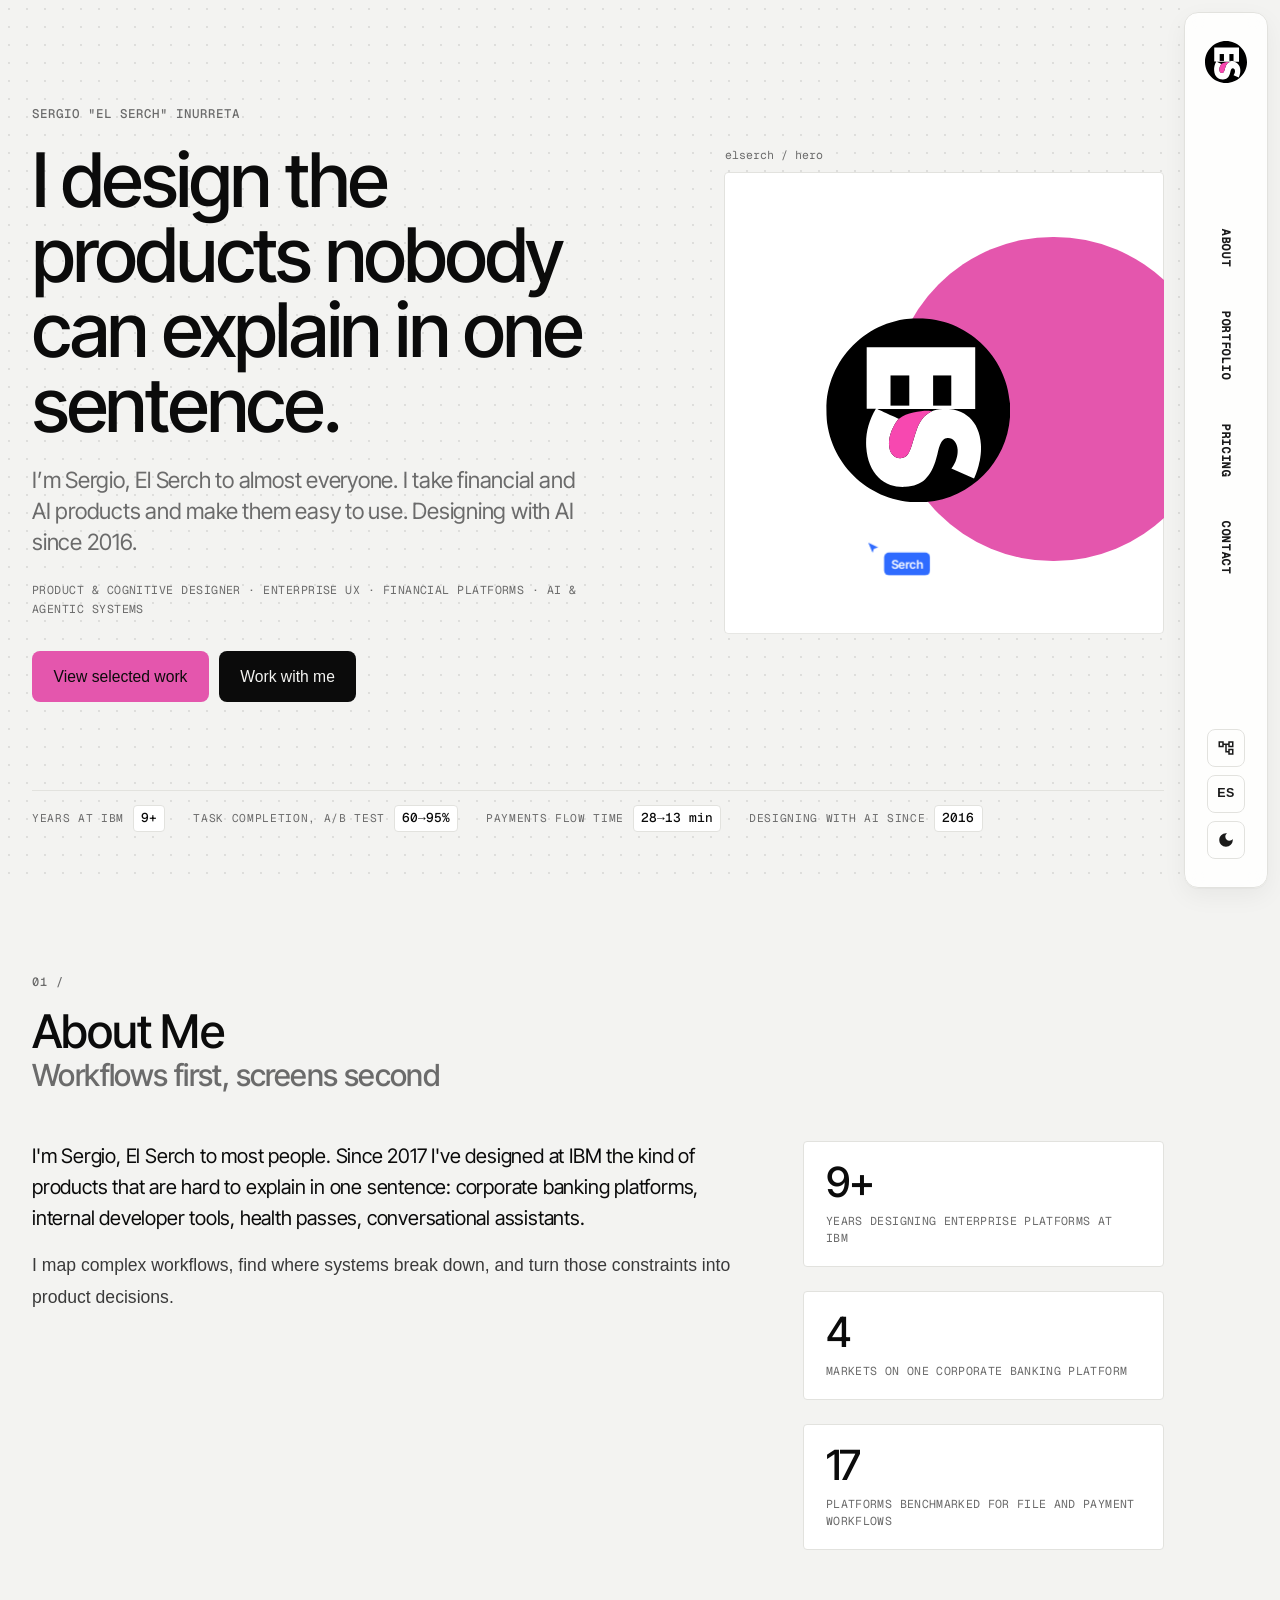
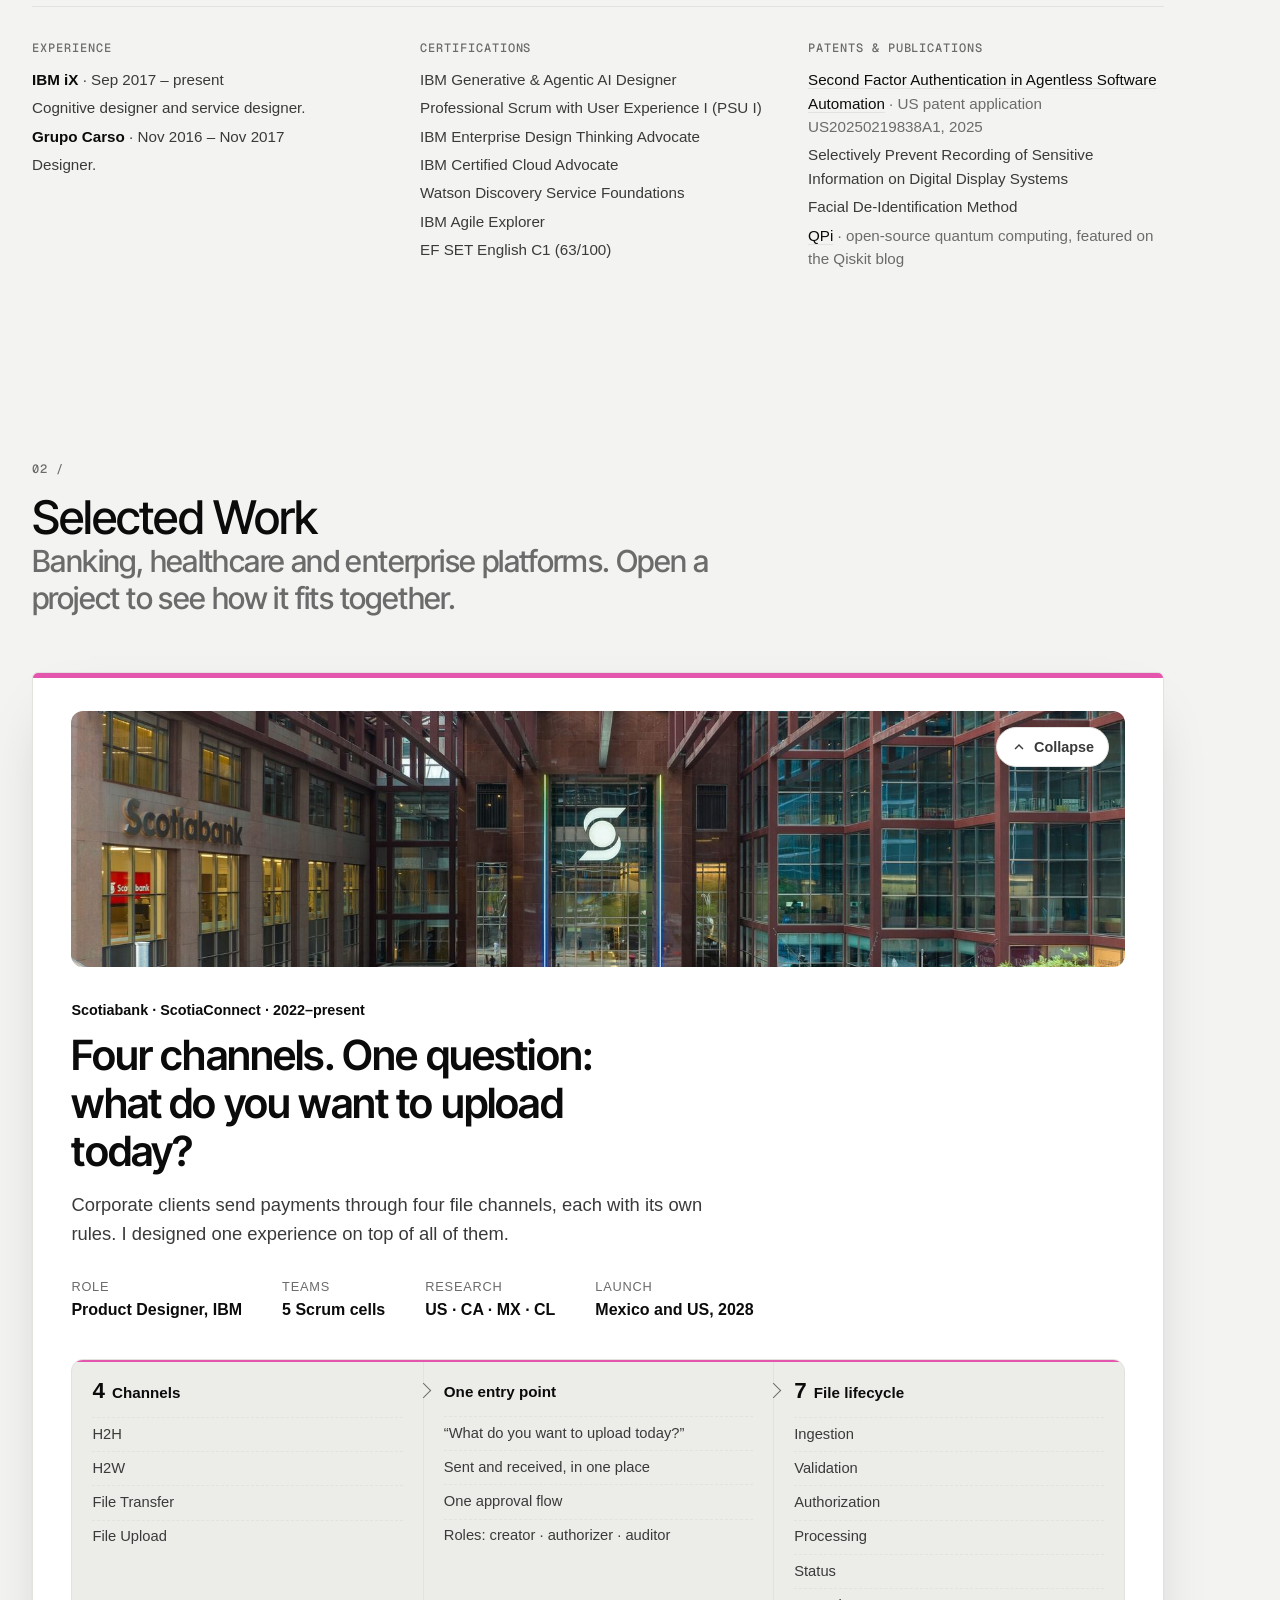
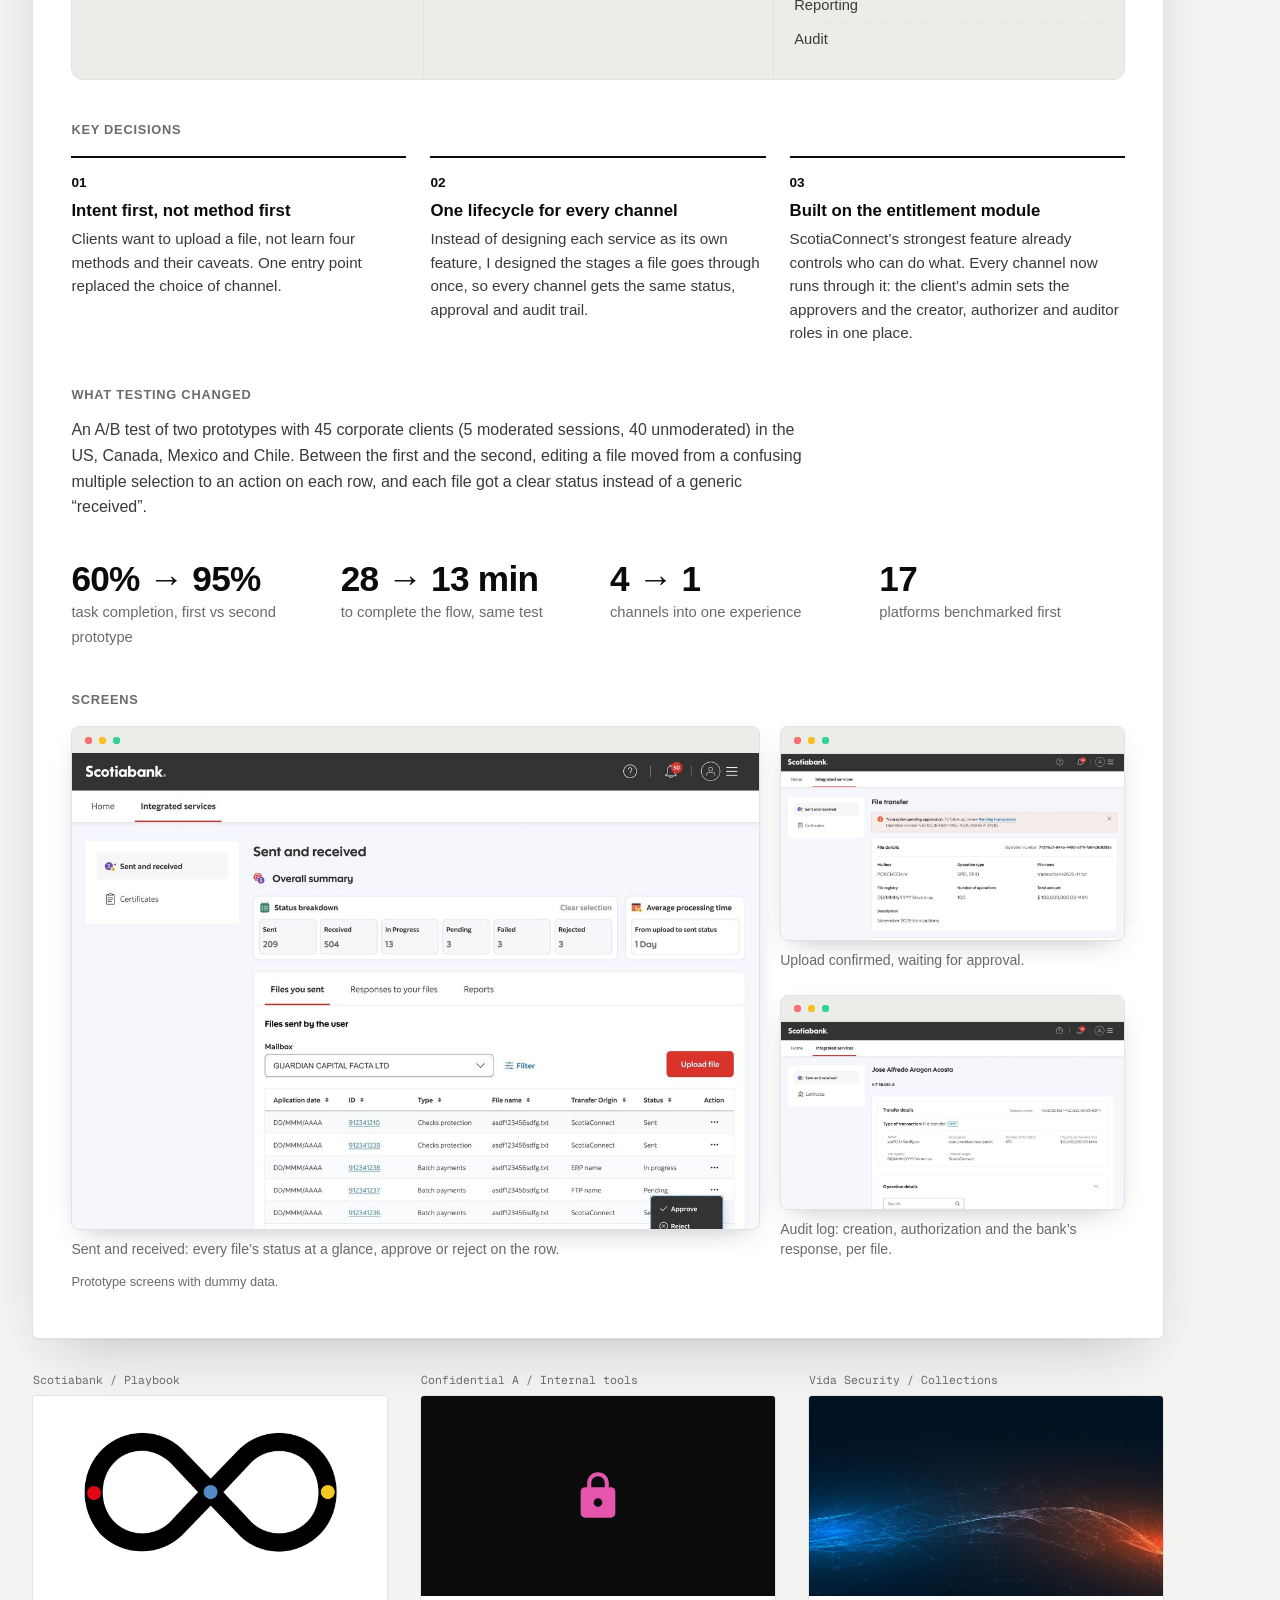
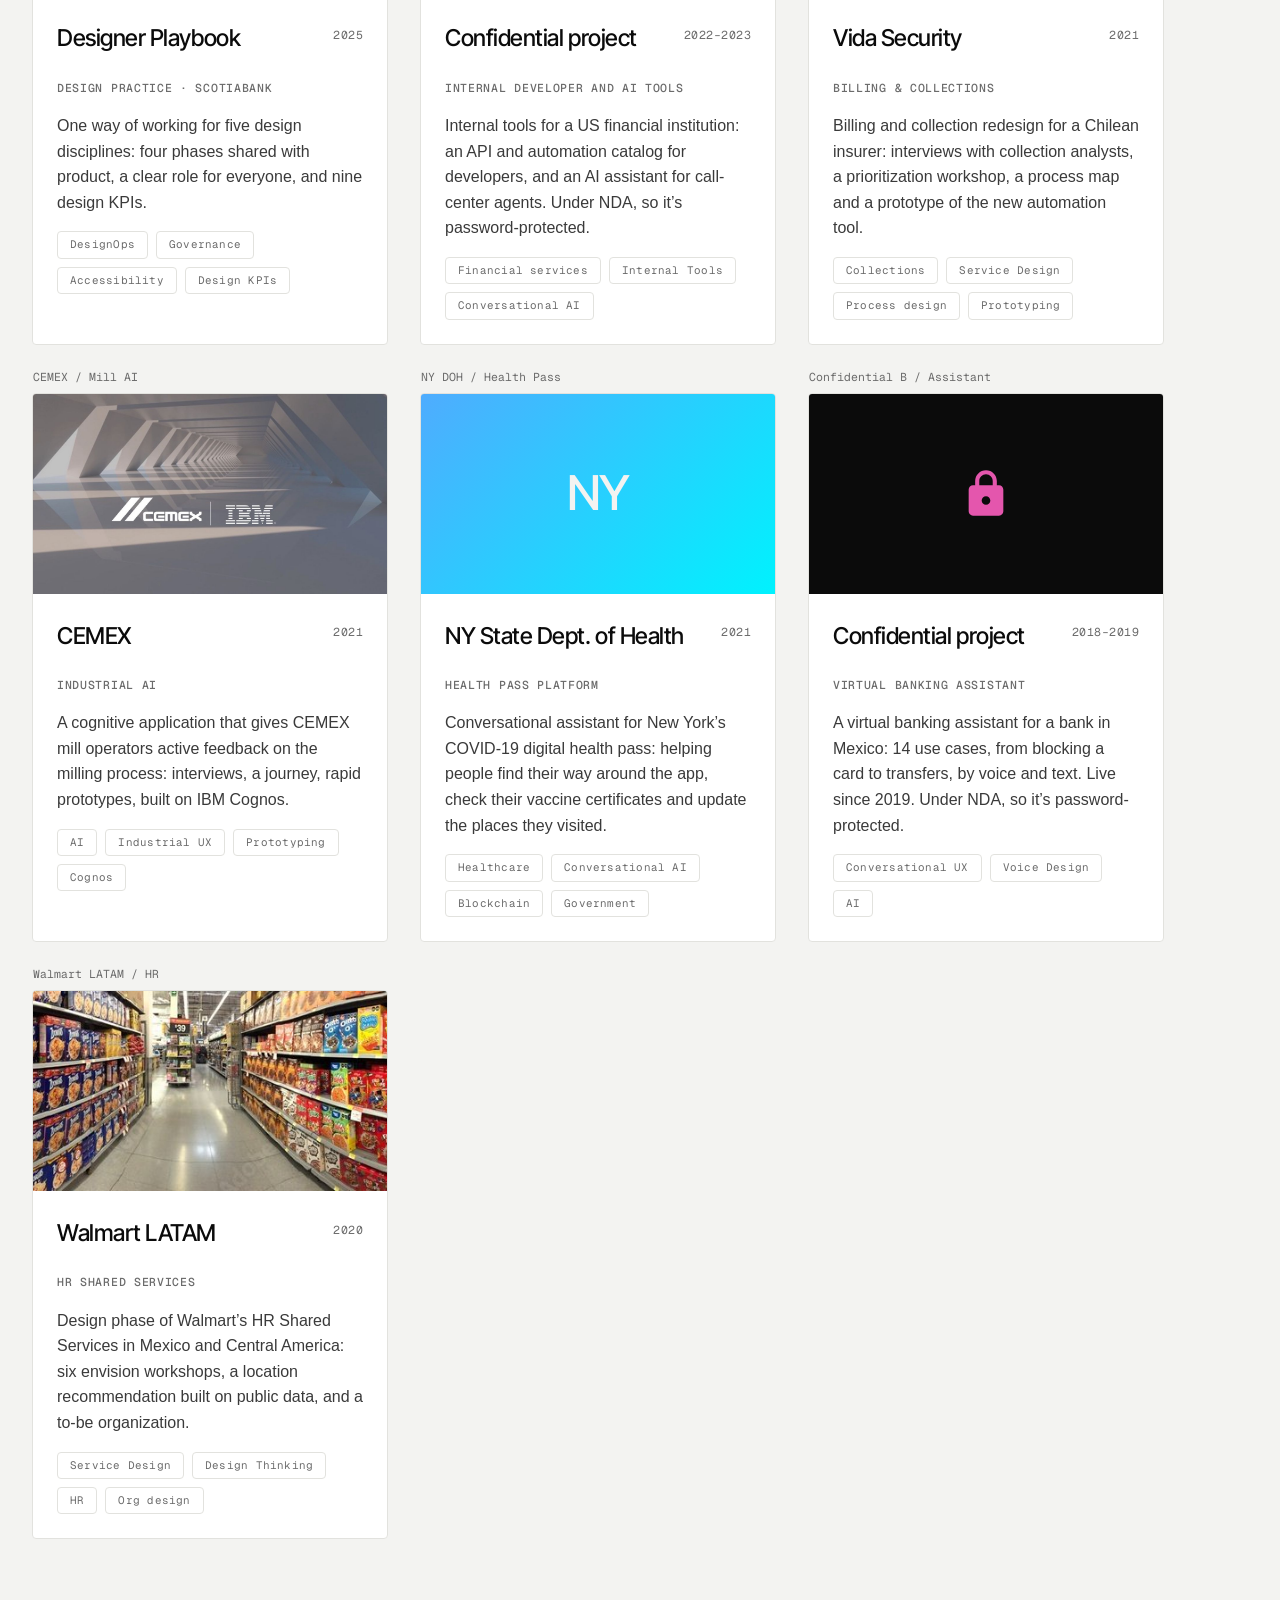
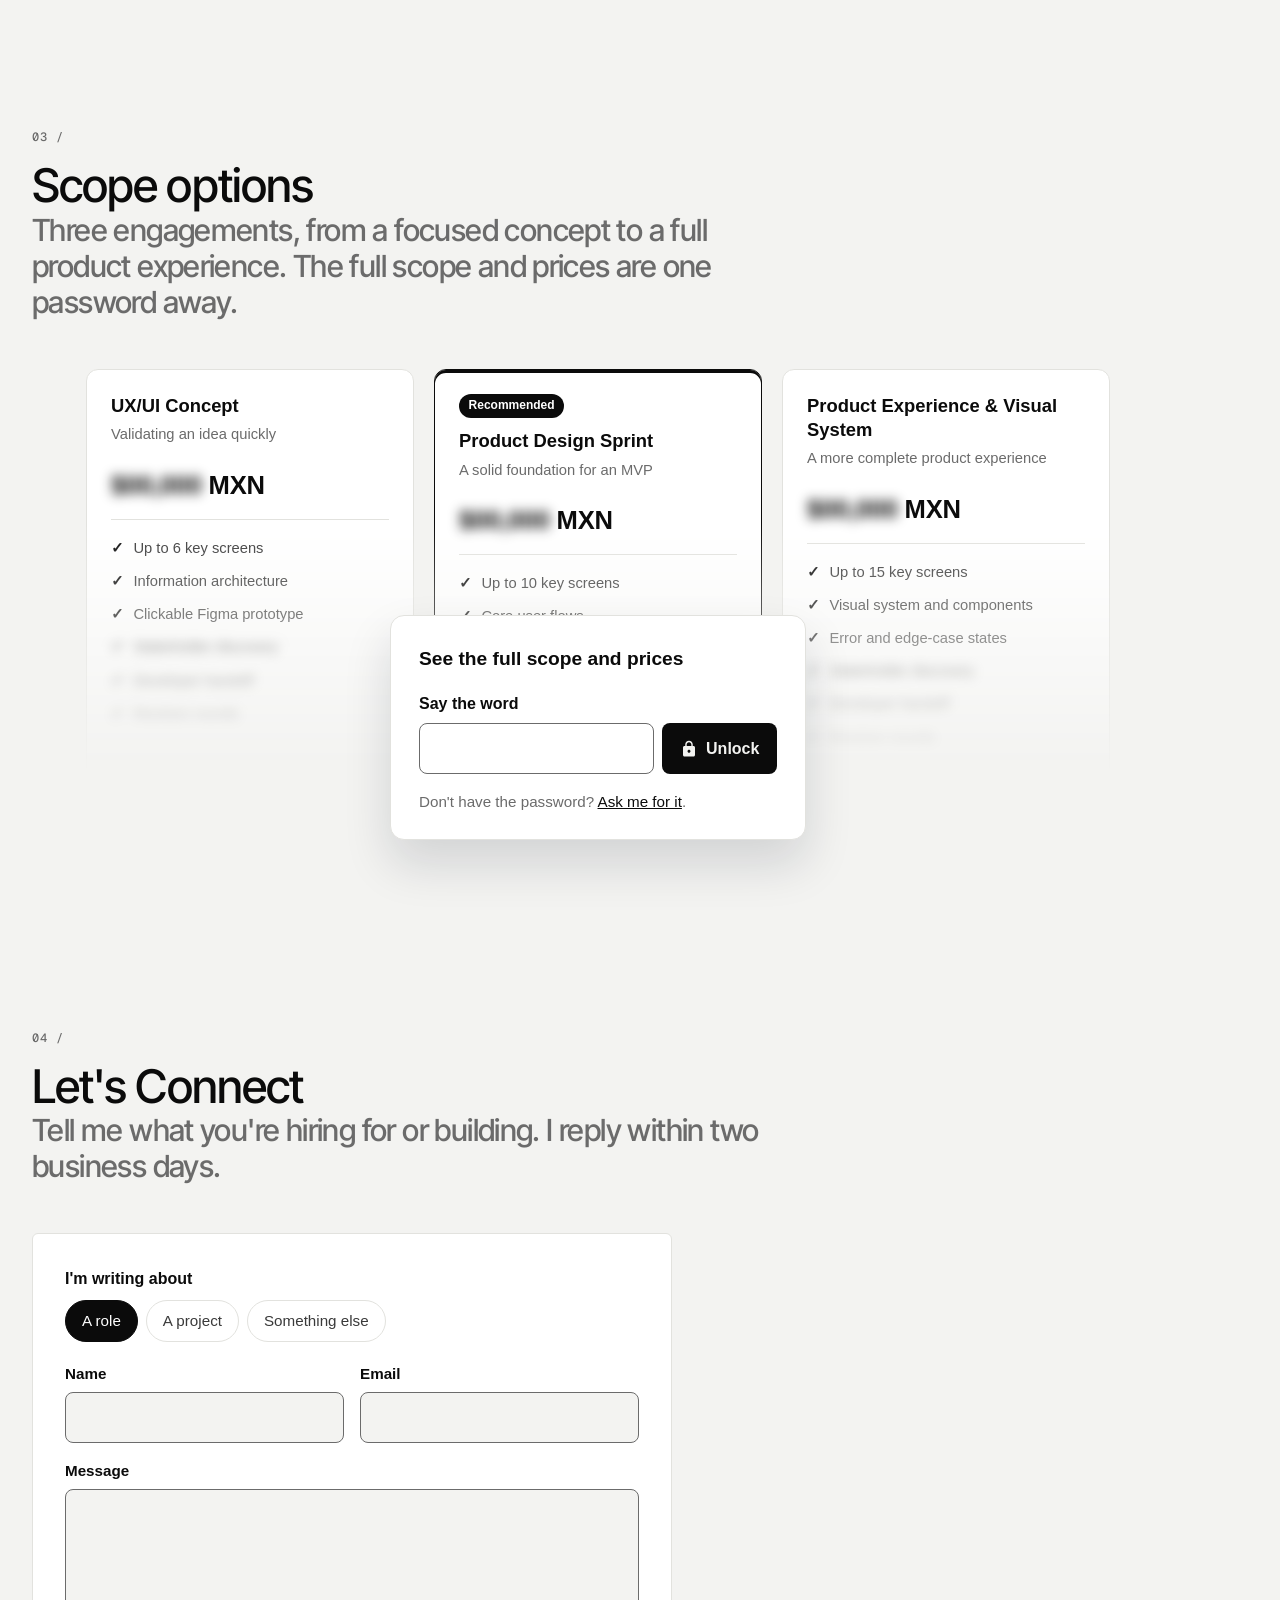
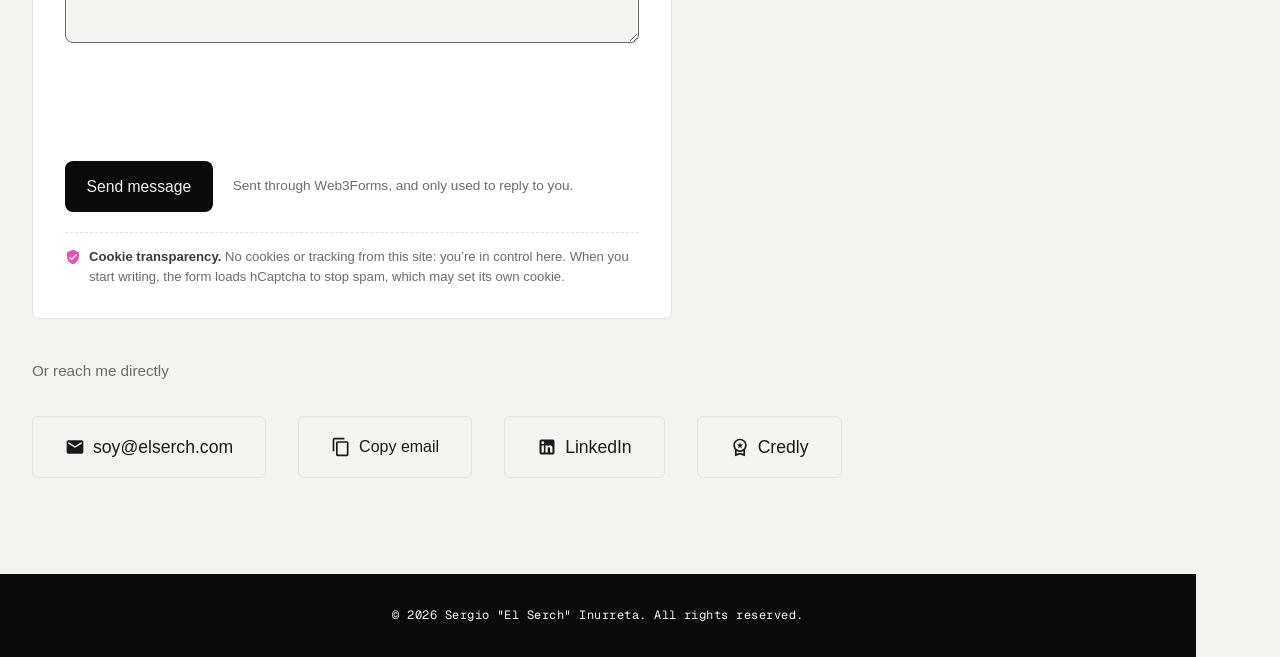
==== index.html @ fb032f55 "Preview: Serch cursor walks the page (selection + cursor chat), workflows draw themselves Co-Authore" ====
<!DOCTYPE html>
<html lang="en" data-title-en="Sergio &quot;El Serch&quot; Inurreta - Product &amp; Cognitive Designer" data-title-es="Sergio &quot;El Serch&quot; Inurreta - Diseñador de Producto y Cognitivo">
<head>
    <meta charset="UTF-8">
    <meta name="viewport" content="width=device-width, initial-scale=1.0">
    <meta http-equiv="Content-Security-Policy" content="default-src 'self'; script-src 'self' 'unsafe-inline' https://web3forms.com https://hcaptcha.com https://*.hcaptcha.com; style-src 'self' 'unsafe-inline' https://hcaptcha.com https://*.hcaptcha.com; frame-src https://hcaptcha.com https://*.hcaptcha.com; connect-src 'self' https://api.web3forms.com https://web3forms.com https://hcaptcha.com https://*.hcaptcha.com; img-src 'self' data: https://hcaptcha.com https://*.hcaptcha.com; font-src 'self'; media-src 'self'; object-src 'none'; base-uri 'self'; form-action 'self' https://api.web3forms.com">
    <meta name="referrer" content="strict-origin-when-cross-origin">
    <script>
        // Don't render inside another site's frame (clickjacking). GitHub Pages
        // can't send X-Frame-Options or frame-ancestors, so this does it.
        if (window.top !== window.self) {
            document.documentElement.style.display = 'none';
            try { window.top.location.replace(window.location.href); } catch (e) {}
        }
    </script>
    <title>Sergio "El Serch" Inurreta - Product & Cognitive Designer</title>
    <link rel="icon" type="image/svg+xml" href="assets/elserch-logo.svg">
    <style>
        /* Caveat (SIL OFL, assets/fonts/Caveat-OFL.txt), self-hosted; the
           browser only downloads it when the first-visit tour shows. */
        @font-face { font-family: 'Inter Tight'; font-style: normal; font-weight: 400; font-display: swap; src: url('assets/fonts/inter-tight-400.woff2') format('woff2'); }
        @font-face { font-family: 'Inter Tight'; font-style: normal; font-weight: 500; font-display: swap; src: url('assets/fonts/inter-tight-500.woff2') format('woff2'); }
        @font-face { font-family: 'Inter Tight'; font-style: normal; font-weight: 600; font-display: swap; src: url('assets/fonts/inter-tight-600.woff2') format('woff2'); }
        @font-face { font-family: 'Geist Mono'; font-style: normal; font-weight: 400; font-display: swap; src: url('assets/fonts/geist-mono-400.woff2') format('woff2'); }
        @font-face { font-family: 'Geist Mono'; font-style: normal; font-weight: 500; font-display: swap; src: url('assets/fonts/geist-mono-500.woff2') format('woff2'); }

        @font-face {
            font-family: 'Caveat';
            font-style: normal;
            font-weight: 500;
            font-display: swap;
            src: url('assets/fonts/caveat-500.woff2') format('woff2');
        }

        @font-face {
            font-family: 'Caveat';
            font-style: normal;
            font-weight: 600;
            font-display: swap;
            src: url('assets/fonts/caveat-600.woff2') format('woff2');
        }

        * {
            margin: 0;
            padding: 0;
            box-sizing: border-box;
        }

        :root {
            --rail: 84px;
            --primary: #0f172a;
            --secondary: #334155;
            --accent: #3b82f6;
            --text: #1e293b;
            --text-light: #64748b;
            --bg: #ffffff;
            --bg-alt: #f8fafc;
            --border: #e2e8f0;
            --card-bg: #ffffff;
            --chip-bg: #f1f5f9;
            --nav-bg: rgba(255, 255, 255, 0.95);
            --footer-bg: #0f172a;
            --footer-text: #ffffff;
            --danger: #b91c1c;
        }

        /* Dark palette — shared by the explicit toggle and the OS preference */
        :root[data-theme="dark"] {
            --primary: #f1f5f9;
            --secondary: #cbd5e1;
            --accent: #60a5fa;
            --text: #e2e8f0;
            --text-light: #94a3b8;
            --bg: #0f172a;
            --bg-alt: #1a2436;
            --border: #334155;
            --card-bg: #1a2436;
            --chip-bg: #2a3852;
            --nav-bg: rgba(15, 23, 42, 0.95);
            --footer-bg: #020617;
            --footer-text: #e2e8f0;
            --danger: #fca5a5;
        }

        @media (prefers-color-scheme: dark) {
            :root:not([data-theme="light"]) {
                --primary: #f1f5f9;
                --secondary: #cbd5e1;
                --accent: #60a5fa;
                --text: #e2e8f0;
                --text-light: #94a3b8;
                --bg: #0f172a;
                --bg-alt: #1a2436;
                --border: #334155;
                --card-bg: #1a2436;
                --chip-bg: #2a3852;
            --chip-bg: #2a3852;
                --nav-bg: rgba(15, 23, 42, 0.95);
                --footer-bg: #020617;
                --footer-text: #e2e8f0;
                --danger: #fca5a5;
            }
        }

        body {
            padding-right: var(--rail);
            font-family: -apple-system, BlinkMacSystemFont, 'Segoe UI', Roboto, Oxygen, Ubuntu, Cantarell, sans-serif;
            line-height: 1.6;
            color: var(--text);
            background: var(--bg);
        }

        .container {
            max-width: 1200px;
            margin: 0 auto;
            padding: 0 2rem;
        }

        /* Navigation — vertical rail pinned to the right edge */
        .side-nav {
            position: fixed;
            top: 0;
            right: 0;
            width: var(--rail);
            height: 100vh;
            height: 100dvh;
            background: var(--nav-bg);
            backdrop-filter: blur(10px);
            border-left: 1px solid var(--border);
            z-index: 1000;
            display: flex;
            flex-direction: column;
            align-items: center;
            justify-content: space-between;
            gap: 1.5rem;
            padding: 1.75rem 0;
        }

        .logo {
            display: flex;
            align-items: center;
            text-decoration: none;
            flex-shrink: 0;
        }

        .logo-mark {
            width: 42px;
            height: 42px;
            display: block;
            flex-shrink: 0;
        }

        /* Material icons — shown in place of labels on the mobile bar */
        .nav-icon {
            display: none;
            width: 24px;
            height: 24px;
            flex-shrink: 0;
        }

        .nav-links {
            list-style: none;
            display: flex;
            flex-direction: column;
            align-items: center;
            gap: 2.25rem;
        }

        .nav-links a {
            position: relative;
            writing-mode: vertical-rl;
            text-orientation: mixed;
            color: var(--text);
            text-decoration: none;
            font-weight: 600;
            font-size: 0.78rem;
            letter-spacing: 0.18em;
            text-transform: uppercase;
            transition: color 0.3s;
        }

        .nav-links a.is-active {
            color: var(--accent);
        }

        .nav-links a::after {
            content: '';
            position: absolute;
            left: -10px;
            top: 0;
            width: 2px;
            height: 0;
            background: var(--accent);
            transition: height 0.3s ease;
        }

        .nav-links a.is-active::after {
            height: 100%;
        }

        /* Hero Section */
        .hero {
            padding: 7rem 0 6rem;
            background: linear-gradient(135deg, #667eea 0%, #764ba2 100%);
            color: white;
            text-align: center;
        }

        .hero-logo {
            width: 104px;
            height: 104px;
            display: block;
            margin: 0 auto 1.75rem;
        }

        .hero-name {
            font-size: 1.15rem;
            font-weight: 700;
            letter-spacing: 0.01em;
            opacity: 0.95;
        }

        .hero .hero-title {
            max-width: 25ch;
            margin: 1rem auto 0;
            font-size: clamp(2rem, 1.2rem + 2.4vw, 3.1rem);
            font-weight: 800;
            line-height: 1.12;
            letter-spacing: -0.02em;
        }

        .hero-call {
            max-width: 34rem;
            margin: 1.25rem auto 0;
            font-size: 1.25rem;
            line-height: 1.5;
            opacity: 0.95;
        }

        .hero .tagline {
            font-size: 0.95rem;
            opacity: 0.8;
            max-width: 700px;
            margin: 1.5rem auto 0;
        }

        .cta-buttons {
            display: flex;
            gap: 1rem;
            justify-content: center;
            margin-top: 2rem;
        }

        .btn {
            padding: 0.875rem 2rem;
            border-radius: 8px;
            text-decoration: none;
            font-weight: 600;
            transition: all 0.3s;
            display: inline-block;
        }

        .btn-primary {
            background: white;
            color: #667eea;
        }

        .btn-secondary {
            background: rgba(255,255,255,0.2);
            color: white;
            border: 2px solid white;
        }

        /* About Section */
        .about {
            padding: 6rem 0;
            background: var(--bg);
        }

        .section-title {
            font-size: 2.5rem;
            margin-bottom: 1rem;
            color: var(--primary);
            text-align: center;
        }

        .section-subtitle {
            text-align: center;
            color: var(--text-light);
            margin-bottom: 3rem;
            font-size: 1.1rem;
        }

        .about-content {
            display: grid;
            grid-template-columns: 2fr 1fr;
            gap: 3rem;
            margin-top: 3rem;
        }

        .about-text {
            font-size: 1.1rem;
            line-height: 1.8;
            color: var(--secondary);
        }

        .about-text p {
            margin-bottom: 1rem;
        }

        .stats {
            display: grid;
            gap: 1.5rem;
        }

        .stat-card {
            background: var(--bg-alt);
            padding: 1.5rem;
            border-radius: 12px;
            border: 1px solid var(--border);
        }

        .stat-number {
            font-size: 2rem;
            font-weight: 700;
            color: var(--accent);
        }

        .stat-label {
            color: var(--text-light);
            font-size: 0.9rem;
        }

        /* Skills Section */
        .skills {
            padding: 4rem 0;
            background: var(--bg-alt);
        }

        .skills-grid {
            display: grid;
            grid-template-columns: repeat(auto-fit, minmax(min(100%, 300px), 1fr));
            gap: 1rem;
            margin-top: 2rem;
        }

        .skill-tag {
            background: var(--card-bg);
            padding: 1rem 1.5rem;
            border-radius: 8px;
            text-align: center;
            border: 1px solid var(--border);
            font-weight: 500;
            color: var(--secondary);
        }

        /* Portfolio Section */
        .portfolio {
            padding: 6rem 0;
            background: var(--bg);
        }

        .projects-grid {
            display: grid;
            grid-template-columns: repeat(auto-fit, minmax(350px, 1fr));
            gap: 2rem;
            margin-top: 3rem;
        }

        .project-card {
            background: var(--card-bg);
            border-radius: 12px;
            overflow: hidden;
            border: 1px solid var(--border);
            transition: all 0.3s;
            cursor: pointer;
            text-decoration: none;
        }

        .project-image {
            height: 200px;
            background: linear-gradient(135deg, #667eea 0%, #764ba2 100%);
            display: flex;
            align-items: center;
            justify-content: center;
            font-size: 3rem;
            color: white;
            font-weight: 700;
        }

        .project-content {
            padding: 1.5rem;
        }

        .project-header {
            display: flex;
            justify-content: space-between;
            align-items: start;
            margin-bottom: 1rem;
        }

        .project-title {
            font-size: 1.5rem;
            font-weight: 700;
            color: var(--primary);
        }

        .project-year {
            color: var(--text-light);
            font-size: 0.9rem;
        }

        .project-type {
            display: inline-block;
            background: var(--chip-bg);
            color: var(--accent);
            padding: 0.25rem 0.75rem;
            border-radius: 4px;
            font-size: 0.85rem;
            font-weight: 600;
            margin-bottom: 1rem;
        }

        .project-description {
            color: var(--secondary);
            margin-bottom: 1rem;
            line-height: 1.6;
        }

        .project-tags {
            display: flex;
            flex-wrap: wrap;
            gap: 0.5rem;
        }

        .tag {
            background: var(--chip-bg);
            color: var(--text-light);
            padding: 0.25rem 0.75rem;
            border-radius: 4px;
            font-size: 0.8rem;
        }

        /* Experience Section */
        .experience {
            padding: 6rem 0;
            background: var(--bg-alt);
        }

        .timeline {
            max-width: 800px;
            margin: 3rem auto;
            position: relative;
        }

        .timeline::before {
            content: '';
            position: absolute;
            left: 0;
            top: 0;
            bottom: 0;
            width: 2px;
            background: var(--accent);
        }

        .timeline-item {
            position: relative;
            padding-left: 3rem;
            margin-bottom: 2rem;
        }

        .timeline-dot {
            position: absolute;
            left: -6px;
            top: 0;
            width: 14px;
            height: 14px;
            background: var(--accent);
            border-radius: 50%;
            border: 3px solid var(--bg-alt);
        }

        .timeline-content {
            background: var(--card-bg);
            padding: 1.5rem;
            border-radius: 8px;
            border: 1px solid var(--border);
        }

        .timeline-title {
            font-size: 1.3rem;
            font-weight: 700;
            color: var(--primary);
            margin-bottom: 0.5rem;
        }

        .timeline-period {
            color: var(--text-light);
            font-size: 0.9rem;
            margin-bottom: 1rem;
        }

        .timeline-description {
            color: var(--secondary);
            line-height: 1.6;
        }

        .timeline-description ul {
            margin-left: 1.5rem;
            margin-top: 0.5rem;
        }

        .timeline-description li {
            margin-bottom: 0.5rem;
        }

        /* Pricing */
        .pricing {
            padding: 6rem 0;
            background: var(--bg);
        }

        .pricing-table-wrap {
            border: 1px solid var(--border);
            border-radius: 12px;
            background: var(--card-bg);
            overflow-x: auto;
        }

        .pricing-table {
            width: 100%;
            border-collapse: collapse;
            font-size: 0.95rem;
            color: var(--secondary);
        }

        .pricing-table .col-recommended {
            background: color-mix(in srgb, var(--accent) 7%, transparent);
        }

        .pricing-table th,
        .pricing-table td {
            padding: 0.9rem 1.25rem;
            border-bottom: 1px solid var(--border);
            text-align: center;
            vertical-align: middle;
        }

        .pricing-table tbody tr:last-child th,
        .pricing-table tbody tr:last-child td {
            border-bottom: none;
        }

        .pricing-table thead th {
            vertical-align: bottom;
            padding-top: 1.75rem;
            padding-bottom: 1.25rem;
            color: var(--primary);
            font-size: 1.05rem;
            font-weight: 700;
            line-height: 1.3;
        }

        .pricing-table thead th:first-child {
            text-align: left;
            font-size: 0.95rem;
            font-weight: 500;
            color: var(--text-light);
        }

        .pricing-table thead th.recommended {
            box-shadow: inset 0 3px 0 var(--accent);
        }

        .pricing-table tbody th {
            width: 28%;
            text-align: left;
            font-weight: 500;
            color: var(--text);
        }

        .pricing-table tr[data-key="price"] td {
            font-size: 1.1rem;
            color: var(--primary);
            white-space: nowrap;
        }

        .plan-name {
            display: block;
        }

        .badge {
            display: inline-block;
            margin-bottom: 0.6rem;
            padding: 0.2rem 0.7rem;
            border-radius: 999px;
            background: var(--primary);
            color: var(--bg);
            font-size: 0.78rem;
            font-weight: 600;
            line-height: 1.5;
        }

        .pricing .is-yes {
            color: var(--accent);
            font-weight: 700;
            font-size: 1.05rem;
        }

        .pricing .is-no {
            color: var(--text-light);
        }

        .pricing-disclaimer {
            display: flex;
            gap: 0.6rem;
            align-items: flex-start;
            margin-top: 1rem;
            padding: 0.85rem 1rem;
            border-left: 3px solid #e456ad;
            border-radius: 0 10px 10px 0;
            background: var(--card-bg);
            color: var(--text-light);
            font-size: 0.9rem;
            line-height: 1.5;
        }

        .pricing-disclaimer svg {
            flex: none;
            width: 1.1rem;
            height: 1.1rem;
            margin-top: 0.15rem;
            color: #e456ad;
        }

        .pricing-disclaimer a {
            color: var(--secondary);
            font-weight: 600;
        }

        .out-of-scope {
            margin-top: 2rem;
            padding: 1.5rem 1.75rem;
            border: 1px dashed var(--text-light);
            border-radius: 12px;
            color: var(--secondary);
        }

        .out-of-scope strong {
            display: block;
            margin-bottom: 0.75rem;
            color: var(--primary);
        }

        .out-of-scope ul {
            list-style: none;
            display: flex;
            flex-wrap: wrap;
            gap: 0.5rem 1.75rem;
        }

        .out-of-scope li::before {
            content: '×';
            margin-right: 0.5rem;
            color: var(--text-light);
        }

        /* One card per plan — built from the table on narrow screens */
        .pricing-cards {
            display: none;
        }

        .pricing-card {
            padding: 1.5rem;
            border: 1px solid var(--border);
            border-radius: 12px;
            background: var(--card-bg);
        }

        .pricing-card.is-recommended {
            border: 2px solid var(--accent);
        }

        .pricing-card .plan-name {
            font-size: 1.25rem;
            color: var(--primary);
        }

        .pricing-card .plan-ideal {
            margin-top: 0.35rem;
            color: var(--text-light);
        }

        .pricing-card .plan-price {
            margin-top: 1rem;
            font-size: 1.35rem;
            color: var(--primary);
        }

        .pricing-card .plan-time {
            color: var(--secondary);
            font-size: 0.95rem;
        }

        .plan-features {
            margin-top: 1.25rem;
            border-top: 1px solid var(--border);
        }

        .plan-features .feature {
            display: flex;
            justify-content: space-between;
            align-items: baseline;
            gap: 1rem;
            padding: 0.6rem 0;
            border-bottom: 1px solid var(--border);
            font-size: 0.95rem;
        }

        .plan-features .feature:last-child {
            border-bottom: none;
        }

        .plan-features dt {
            color: var(--text);
        }

        .plan-features dd {
            flex-shrink: 0;
            text-align: right;
            color: var(--secondary);
        }

        .plan-features .is-excluded dt {
            color: var(--text-light);
        }

        /* Pricing, locked: the table is encrypted into #lock-pricing and
           unlocks in place (see the script at the end of the page). */
        .pricing.is-locked {
            text-align: center;
        }

        .pricing.is-locked .section-subtitle {
            max-width: 36rem;
            margin: 0 auto 2rem;
        }

        /* Pricing teaser: a faded preview of the plans behind the password card */
        .pricing-tease {
            display: grid;
            grid-template-columns: repeat(3, minmax(0, 1fr));
            gap: 1.25rem;
            max-width: 64rem;
            margin: 0 auto;
            text-align: left;
            pointer-events: none;
            user-select: none;
            -webkit-mask-image: linear-gradient(to bottom, #000 35%, transparent 92%);
            mask-image: linear-gradient(to bottom, #000 35%, transparent 92%);
        }

        .tease-plan {
            display: flex;
            flex-direction: column;
            gap: 0.35rem;
            padding: 1.5rem 1.5rem 2.5rem;
            border: 1px solid var(--border);
            border-radius: 12px;
            background: var(--card-bg);
        }

        .tease-plan.is-recommended {
            border-color: var(--accent);
            box-shadow: inset 0 3px 0 var(--accent);
        }

        .tease-badge {
            align-self: flex-start;
            margin-bottom: 0.35rem;
            padding: 0.15rem 0.6rem;
            border-radius: 999px;
            background: var(--accent);
            color: #fff;
            font-size: 0.75rem;
            font-weight: 700;
        }

        .tease-name {
            color: var(--primary);
            font-size: 1.15rem;
            font-weight: 700;
            line-height: 1.3;
        }

        .tease-for {
            color: var(--text-light);
            font-size: 0.92rem;
        }

        .tease-price {
            margin: 0.75rem 0 0.5rem;
            color: var(--primary);
            font-size: 1.6rem;
            font-weight: 800;
        }

        .tease-price small,
        .tease-price {
            letter-spacing: -0.01em;
        }

        .tease-plan ul {
            list-style: none;
            border-top: 1px solid var(--border);
            padding-top: 0.75rem;
        }

        .tease-plan li {
            padding: 0.3rem 0 0.3rem 1.4rem;
            position: relative;
            color: var(--secondary);
            font-size: 0.92rem;
        }

        .tease-plan li::before {
            content: '✓';
            position: absolute;
            left: 0;
            color: var(--accent);
            font-weight: 700;
        }

        .is-blurred {
            filter: blur(6px);
        }

        .pricing-gate.pricing-gate--card {
            position: relative;
            z-index: 1;
            margin-top: -12rem;
            padding: 1.75rem 1.75rem 1.5rem;
            border: 1px solid var(--border);
            border-radius: 14px;
            background: var(--card-bg);
            box-shadow: 0 24px 48px rgba(15, 23, 42, 0.14);
        }

        .gate-lead {
            margin-bottom: 1rem;
            color: var(--primary);
            font-size: 1.2rem;
            font-weight: 700;
        }

        @media (max-width: 860px) {
            .pricing-tease {
                grid-template-columns: minmax(0, 1fr);
                max-width: 26rem;
            }

            .pricing-gate.pricing-gate--card {
                margin-top: -5rem;
                padding: 1.5rem 1.25rem 1.25rem;
            }

            /* one plan is enough of a hint on small screens */
            .tease-plan:not(.is-recommended) {
                display: none;
            }
        }

        .pricing-gate {
            max-width: 26rem;
            margin: 0 auto;
            text-align: left;
        }

        .pricing-gate label {
            display: block;
            margin-bottom: 0.4rem;
            font-weight: 600;
            color: var(--primary);
        }

        .pricing-gate-row {
            display: flex;
            gap: 0.5rem;
        }

        .pricing-gate-row input {
            flex: 1;
            min-width: 0;
            padding: 0.75rem 0.9rem;
            border: 1px solid var(--text-light);
            border-radius: 8px;
            background: var(--card-bg);
            color: var(--text);
            font: inherit;
            font-size: 1rem; /* 16px: stops iOS zooming into the field */
        }

        .pricing-gate-row .btn {
            flex-shrink: 0;
            border: none;
            cursor: pointer;
            font: inherit;
            font-weight: 600;
            padding: 0.75rem 1.1rem;
        }

        .pricing-gate-row .btn:disabled {
            cursor: progress;
            opacity: 0.75;
        }

        .pricing-gate .when-busy,
        .pricing-gate.is-busy .when-idle {
            display: none;
        }

        .pricing-gate.is-busy .when-busy {
            display: inline;
        }

        .pricing-gate-error {
            margin-top: 0.6rem;
            color: var(--danger);
            font-size: 0.95rem;
        }

        .pricing-gate-help {
            margin-top: 1rem;
            color: var(--text-light);
            font-size: 0.95rem;
        }

        .pricing-gate-help a {
            color: var(--primary);
        }

        .btn-solid {
            display: inline-flex;
            align-items: center;
            gap: 0.5rem;
            background: var(--primary);
            color: var(--bg);
        }

        .btn-icon {
            width: 18px;
            height: 18px;
        }

        /* Locked (NDA) project cards */
        .project-image--locked {
            background: linear-gradient(135deg, #475569 0%, #1e293b 100%);
            color: rgba(255, 255, 255, 0.9);
        }

        .lock-icon {
            width: 52px;
            height: 52px;
        }

        .sr-only {
            position: absolute;
            width: 1px;
            height: 1px;
            padding: 0;
            margin: -1px;
            overflow: hidden;
            clip: rect(0, 0, 0, 0);
            white-space: nowrap;
            border: 0;
        }

        /* Contact Section */
        .contact {
            padding: 6rem 0;
            background: var(--bg-alt);
            text-align: center;
        }

        .contact-links {
            display: flex;
            justify-content: center;
            gap: 2rem;
            margin-top: 2rem;
            flex-wrap: wrap;
        }

        .contact-link {
            display: flex;
            align-items: center;
            gap: 0.5rem;
            color: var(--text);
            text-decoration: none;
            font-size: 1.1rem;
            padding: 1rem 2rem;
            background: var(--bg);
            border-radius: 8px;
            border: 1px solid var(--border);
            transition: all 0.3s;
        }

        .contact-icon {
            width: 20px;
            height: 20px;
            flex-shrink: 0;
        }

        /* Footer */
        footer {
            background: var(--footer-bg);
            color: var(--footer-text);
            padding: 2rem 0;
            text-align: center;
        }

        /* Responsive */
        @media (max-width: 768px) {
            .out-of-scope ul {
                flex-direction: column;
            }

            .side-nav .nav-tools {
                flex-direction: row;
            }

            .side-nav .lang-toggle {
                width: 32px;
                height: 32px;
                font-size: 0.7rem;
            }

            body {
                padding-right: 0;
                padding-bottom: 60px;
            }

            .side-nav {
                top: auto;
                bottom: 0;
                left: 0;
                right: 0;
                width: 100%;
                height: auto;
                flex-direction: row;
                justify-content: space-between;
                align-items: center;
                border-left: none;
                border-top: 1px solid var(--border);
                gap: 0.75rem;
                padding: 0.7rem 1rem;
            }

            .side-nav .logo {
                display: none;
            }

            .nav-links {
                flex: 1;
                flex-direction: row;
                align-items: center;
                justify-content: space-around;
            }

            .nav-icon {
                display: block;
            }

            .nav-label {
                position: absolute;
                width: 1px;
                height: 1px;
                padding: 0;
                margin: -1px;
                overflow: hidden;
                clip: rect(0, 0, 0, 0);
                white-space: nowrap;
                border: 0;
            }

            .nav-links {
                gap: 0.25rem;
            }

            .nav-links a,
            .back-link {
                display: flex;
                align-items: center;
                justify-content: center;
                min-width: 48px;
                min-height: 48px;
                padding: 0.25rem 0.5rem;
                border-radius: 8px;
            }

            .nav-links a::after,
            .back-link::after {
                display: block;
                left: 50%;
                top: 0;
                transform: translateX(-50%);
                width: 0;
                height: 2px;
                transition: width 0.25s ease;
            }

            .nav-links a.is-active::after {
                width: 22px;
                height: 2px;
            }

            .side-nav .theme-toggle {
                width: 32px;
                height: 32px;
            }

            .side-nav .theme-toggle svg {
                width: 16px;
                height: 16px;
            }

            .hero-logo {
                width: 80px;
                height: 80px;
            }

            .hero-call {
                font-size: 1.1rem;
            }

            .about-content {
                grid-template-columns: 1fr;
            }

            .cta-buttons {
                flex-direction: column;
                align-items: center;
            }

            .projects-grid {
                grid-template-columns: 1fr;
            }
        }

        /* Expanding projects: a card opens into a full-width panel that sits at
           page level (no card chrome). One open at a time; see the script below. */
        .projects-grid {
            grid-auto-flow: row dense;
        }

        .project-card.is-open {
            display: none;
        }

        /* The open project is a raised sheet: its own surface, a soft shadow and
           a magenta top edge, so it stands apart from the page. */
        .project-panel {
            --panel-pad: clamp(1.25rem, 3vw, 2.5rem);
            grid-column: 1 / -1;
            min-width: 0;
            margin: 0.5rem 0;
            padding: var(--panel-pad) var(--panel-pad) calc(var(--panel-pad) + 0.5rem);
            overflow: hidden;
            border: 1px solid var(--border);
            border-radius: 18px;
            background: var(--panel-bg, var(--card-bg));
            box-shadow:
                0 1px 2px rgba(15, 23, 42, 0.04),
                0 24px 60px -28px rgba(15, 23, 42, 0.28);
            scroll-margin-top: 1.5rem;
        }

        .project-panel::before {
            content: '';
            position: absolute;
            inset: 0 0 auto;
            height: 5px;
            background: #e456ad; /* El Serch magenta */
        }

        /* system view tags sit just outside the panel's edge */
        html[data-view="system"] .project-panel {
            overflow: visible;
        }

        html[data-view="system"] .project-panel::before {
            border-radius: 18px 18px 0 0;
        }

        :root[data-theme="dark"] .project-panel {
            --panel-bg: #142036;
            box-shadow:
                0 0 0 1px rgba(148, 163, 184, 0.06),
                0 28px 70px -30px rgba(0, 0, 0, 0.75);
        }

        @media (prefers-color-scheme: dark) {
            :root:not([data-theme="light"]) .project-panel {
                --panel-bg: #142036;
                box-shadow:
                    0 0 0 1px rgba(148, 163, 184, 0.06),
                    0 28px 70px -30px rgba(0, 0, 0, 0.75);
            }
        }

        .project-panel[hidden] {
            display: none;
        }

        .project-panel.is-entering {
            animation: panel-in 0.45s cubic-bezier(0.2, 0.7, 0.2, 1);
        }

        @keyframes panel-in {
            from { opacity: 0; transform: translateY(14px); }
            to { opacity: 1; transform: none; }
        }

        .project-panel {
            position: relative;
        }

        /* Cover: a copy of the card's image (see the script). Swap the card's
           initials for an <img> and the cover follows. */
        .panel-cover {
            display: flex;
            align-items: center;
            justify-content: center;
            height: clamp(150px, 20vw, 260px);
            margin-bottom: 2rem;
            border-radius: 12px;
            overflow: hidden;
            background: linear-gradient(135deg, #667eea 0%, #764ba2 100%);
            color: #fff;
            font-size: clamp(3rem, 2rem + 4vw, 5.5rem);
            font-weight: 800;
            letter-spacing: 0.02em;
        }

        .panel-cover.project-image--locked {
            background: linear-gradient(135deg, #475569 0%, #1e293b 100%);
        }

        .about-text .about-lead {
            color: var(--primary);
            font-size: 1.25rem;
            line-height: 1.55;
        }

        .panel-cover .lock-icon {
            width: 64px;
            height: 64px;
        }

        .project-image img,
        .panel-cover img {
            display: block;
            width: 100%;
            height: 100%;
            object-fit: cover;
        }

        .panel-bar {
            position: absolute;
            top: calc(var(--panel-pad) + 1rem);
            right: calc(var(--panel-pad) + 1rem);
            z-index: 1;
        }

        .panel-close {
            display: inline-flex;
            align-items: center;
            gap: 0.35rem;
            min-height: 40px;
            padding: 0.4rem 0.85rem;
            border: 1px solid var(--border);
            border-radius: 999px;
            background: var(--card-bg);
            box-shadow: 0 4px 14px rgba(15, 23, 42, 0.18);
            color: var(--secondary);
            font: inherit;
            font-size: 0.9rem;
            font-weight: 600;
            cursor: pointer;
        }

        .panel-close svg {
            width: 18px;
            height: 18px;
        }

        .panel-kicker {
            color: var(--accent);
            font-size: 0.9rem;
            font-weight: 600;
        }

        .panel-title {
            max-width: 22ch;
            margin-top: 0.6rem;
            color: var(--primary);
            font-size: clamp(1.75rem, 1.2rem + 1.8vw, 2.6rem);
            line-height: 1.15;
            letter-spacing: -0.02em;
        }

        .panel-title:focus {
            outline: none;
        }

        .panel-lede {
            max-width: 42rem;
            margin-top: 0.9rem;
            color: var(--secondary);
            font-size: 1.15rem;
            line-height: 1.6;
        }

        .panel-meta {
            display: flex;
            flex-wrap: wrap;
            gap: 0.75rem 2.5rem;
            margin-top: 1.75rem;
        }

        .panel-meta dt {
            color: var(--text-light);
            font-size: 0.8rem;
            text-transform: uppercase;
            letter-spacing: 0.06em;
        }

        .panel-meta dd {
            color: var(--primary);
            font-weight: 600;
        }

        .panel-flow {
            margin-top: 2.25rem;
        }

        .panel-flow > ol {
            display: grid;
            grid-template-columns: repeat(var(--cols, 4), minmax(0, 1fr));
            list-style: none;
            border: 1px solid var(--border);
            border-radius: 12px;
            background: var(--bg-alt);
            overflow: hidden;
        }

        .panel-flow > ol > li {
            position: relative;
            padding: 1.25rem 1.25rem 1.4rem;
        }

        .panel-flow > ol > li + li {
            border-left: 1px solid var(--border);
        }

        .panel-flow > ol > li + li::before {
            content: '';
            position: absolute;
            top: 1.6rem;
            left: -6px;
            width: 10px;
            height: 10px;
            border-top: 1.5px solid var(--text-light);
            border-right: 1.5px solid var(--text-light);
            background: var(--bg-alt);
            transform: rotate(45deg);
        }

        .panel-flow h4 {
            display: flex;
            align-items: baseline;
            justify-content: flex-start;
            gap: 0.45rem;
            color: var(--primary);
            font-size: 0.95rem;
        }

        .flow-count {
            order: -1;
            color: var(--accent);
            font-size: 1.4rem;
            font-weight: 700;
            line-height: 1;
        }

        .panel-flow ul {
            list-style: none;
            margin-top: 0.75rem;
        }

        .panel-flow ul li {
            padding: 0.3rem 0;
            border-top: 1px dashed var(--border);
            color: var(--secondary);
            font-size: 0.92rem;
        }

        /* Side-by-side parts that don't lead into each other: no arrows. */
        .panel-flow--parallel > ol > li + li::before {
            display: none;
        }

        /* Workflows draw themselves: when a diagram scrolls into view, a magenta
           line runs across the top and the steps light up one after another.
           Only once the script has armed it (.flow-armed), so without JS or with
           reduced motion everything is simply there. */
        .panel-flow > ol { position: relative; }

        .flow-armed > ol::after {
            content: '';
            position: absolute;
            left: 0;
            top: 0;
            right: 0;
            height: 2px;
            background: var(--brand);
            transform: scaleX(0);
            transform-origin: left;
            transition: transform calc(var(--cols, 4) * 0.28s + 0.2s) cubic-bezier(.6, 0, .3, 1);
        }

        .flow-armed > ol > li {
            opacity: 0.18;
            transform: translateY(8px);
            transition: opacity 0.45s ease, transform 0.45s ease;
            transition-delay: calc(var(--i, 0) * 0.28s);
        }

        .flow-armed > ol > li + li::before {
            scale: 0;
            transition: scale 0.3s cubic-bezier(.2, 1.6, .4, 1);
            transition-delay: calc(var(--i, 0) * 0.28s - 0.08s);
        }

        .flow-armed.is-drawn > ol::after { transform: scaleX(1); }
        .flow-armed.is-drawn > ol > li { opacity: 1; transform: none; }
        .flow-armed.is-drawn > ol > li + li::before { scale: 1; }

        .panel-flow figcaption {
            margin-top: 0.6rem;
            color: var(--text-light);
            font-size: 0.85rem;
        }

        .panel-block {
            margin-top: 2.5rem;
        }

        .panel-label {
            color: var(--text-light);
            font-size: 0.8rem;
            text-transform: uppercase;
            letter-spacing: 0.06em;
        }

        .panel-decisions {
            display: grid;
            grid-template-columns: repeat(3, minmax(0, 1fr));
            gap: 1.5rem;
            margin-top: 1rem;
            list-style: none;
        }

        .panel-decisions li {
            display: grid;
            gap: 0.35rem;
            align-content: start;
            padding-top: 0.9rem;
            border-top: 2px solid var(--primary);
        }

        .panel-num {
            color: var(--accent);
            font-size: 0.85rem;
            font-weight: 700;
        }

        .panel-decisions strong {
            color: var(--primary);
            font-size: 1.05rem;
            line-height: 1.3;
        }

        .panel-decisions li > span:last-child {
            color: var(--secondary);
            font-size: 0.95rem;
            line-height: 1.55;
        }

        .panel-stats {
            display: grid;
            grid-template-columns: repeat(auto-fit, minmax(10rem, 1fr));
            gap: 1.5rem;
            margin-top: 2.5rem;
            list-style: none;
        }

        .panel-stats strong {
            display: block;
            color: var(--primary);
            font-size: clamp(1.35rem, 0.9rem + 2.4vw, 2.2rem);
            line-height: 1.1;
            letter-spacing: -0.02em;
            white-space: nowrap;
        }

        .panel-stats span {
            color: var(--text-light);
            font-size: 0.92rem;
        }

        .project-image--shot {
            background: #f4f5f9;
        }

        .project-image--shot img,
        .panel-cover.project-image--shot img {
            object-position: top center;
        }

        .project-image--photo,
        .panel-cover.project-image--photo {
            background: #0f172a;
        }

        .project-image--photo img {
            object-fit: cover;
            object-position: center;
        }

        /* a white diagram: keep the whole loop in view, centred */
        .project-image--diagram,
        .panel-cover.project-image--diagram {
            background: #ffffff;
        }

        /* card: the loop itself, large; open panel: the whole diagram */
        .project-image--diagram img {
            object-fit: cover;
            object-position: 54% 50%;
            padding: 0.75rem 0;
        }

        .panel-cover.project-image--diagram img {
            object-fit: contain;
        }

        .project-image--diagram svg {
            display: block;
            width: 100%;
            height: 100%;
            padding: 0.75rem 1rem;
        }

        .panel-cover .pb-loop {
            display: block;
            width: 100%;
            height: 100%;
            padding: 1rem;
        }

        .panel-flow .flow-meta {
            color: var(--text-light);
            font-size: 0.85rem;
        }

        .panel-note {
            max-width: 46rem;
            margin-top: 0.75rem;
            color: var(--secondary);
            line-height: 1.6;
        }

        /* Screens read as screenshots, not as cards: a browser frame, and a
           featured layout (one large, two stacked) instead of three equal
           tiles that echo the project grid. */
        .panel-shots {
            display: grid;
            grid-template-columns: minmax(0, 2fr) minmax(0, 1fr);
            gap: 1.5rem 1.25rem;
            margin-top: 1rem;
        }

        .panel-shots figure {
            display: flex;
            flex-direction: column;
            margin: 0;
        }

        .panel-shots figure:first-child {
            grid-row: span 2;
        }

        .panel-shots a {
            --chrome: 1.6rem;
            position: relative;
            display: block;
            aspect-ratio: 16 / 10;
            overflow: hidden;
            padding-top: var(--chrome);
            border: 1px solid var(--border);
            border-radius: 8px;
            background: #f4f5f9;
            box-shadow: 0 10px 28px -14px rgba(15, 23, 42, 0.35);
        }

        .panel-shots figure:first-child a {
            flex: 1;
            aspect-ratio: auto;
            min-height: 16rem;
        }

        /* the big screen fills whatever height the two small ones set */
        .panel-shots figure:first-child img {
            position: absolute;
            top: var(--chrome);
            left: 0;
            height: calc(100% - var(--chrome));
        }

        /* the window bar: three dots on a strip */
        .panel-shots a::before {
            content: '';
            position: absolute;
            inset: 0 0 auto;
            height: var(--chrome);
            border-bottom: 1px solid var(--border);
            background:
                radial-gradient(circle, #f87171 0 3.5px, transparent 4px) 0.75rem 50% / 9px 9px no-repeat,
                radial-gradient(circle, #fbbf24 0 3.5px, transparent 4px) calc(0.75rem + 14px) 50% / 9px 9px no-repeat,
                radial-gradient(circle, #34d399 0 3.5px, transparent 4px) calc(0.75rem + 28px) 50% / 9px 9px no-repeat,
                var(--bg-alt);
        }

        .panel-shots img {
            display: block;
            width: 100%;
            height: 100%;
            object-fit: cover;
            object-position: top center;
            transition: transform 0.3s ease;
        }

        @media (hover: hover) {
            .panel-shots a:hover img {
                transform: scale(1.02);
            }
        }

        /* a single screen spans the whole row */
        .panel-shots figure:only-child {
            grid-column: 1 / -1;
        }

        .panel-shots figure:only-child a {
            min-height: clamp(16rem, 40vw, 28rem);
        }

        /* a wide screen shown whole, at its own proportions */
        .panel-shots figure.shot-natural a {
            aspect-ratio: auto;
            min-height: 0;
        }

        .panel-shots figure.shot-natural img {
            position: static;
            height: auto;
        }

        /* side screens swap into the main slot when clicked */
        .panel-shots figure:not(:first-child) a {
            cursor: pointer;
            transition: border-color 0.2s ease, box-shadow 0.2s ease;
        }

        @media (hover: hover) {
            .panel-shots figure:not(:first-child) a:hover {
                border-color: var(--accent);
                box-shadow: 0 12px 30px -14px rgba(15, 23, 42, 0.45);
            }
        }

        .panel-shots a:focus-visible {
            outline: 2px solid var(--accent);
            outline-offset: 3px;
        }

        /* Full-size screen: a modal a little wider than the content column */
        .shot-modal {
            width: min(1232px, calc(100vw - 2rem));
            max-width: none;
            max-height: calc(100vh - 2rem);
            margin: auto;
            padding: 0;
            overflow: hidden;
            border: 1px solid var(--border);
            border-radius: 12px;
            background: var(--card-bg);
            color: var(--text);
            box-shadow: 0 30px 80px -20px rgba(2, 6, 23, 0.55);
        }

        .shot-modal::backdrop {
            background: rgba(15, 23, 42, 0.45);
            -webkit-backdrop-filter: blur(10px);
            backdrop-filter: blur(10px);
        }

        .shot-modal[open] {
            display: flex;
            flex-direction: column;
            animation: shot-in 0.25s ease-out;
        }

        @keyframes shot-in {
            from { opacity: 0; transform: translateY(12px) scale(0.98); }
        }

        .shot-modal-bar {
            display: flex;
            align-items: center;
            gap: 1rem;
            padding: 0.6rem 0.75rem 0.6rem 1rem;
            border-bottom: 1px solid var(--border);
            background: var(--bg-alt);
        }

        .shot-modal-bar p {
            flex: 1;
            margin: 0;
            color: var(--text-light);
            font-size: 0.9rem;
            line-height: 1.4;
        }

        .shot-modal-close {
            display: inline-flex;
            align-items: center;
            justify-content: center;
            width: 2.75rem;
            height: 2.75rem;
            flex: none;
            border: 1px solid var(--border);
            border-radius: 999px;
            background: var(--card-bg);
            color: var(--primary);
            cursor: pointer;
        }

        .shot-modal-close svg {
            width: 1.15rem;
            height: 1.15rem;
        }

        @media (hover: hover) {
            .shot-modal-close:hover {
                border-color: var(--accent);
                color: var(--accent);
            }
        }

        .shot-modal-close:focus-visible {
            outline: 2px solid var(--accent);
            outline-offset: 2px;
        }

        .shot-modal-body {
            overflow: auto;
            overscroll-behavior: contain;
        }

        .shot-modal-body:focus-visible {
            outline: 2px solid var(--accent);
            outline-offset: -2px;
        }

        .shot-modal-body img {
            display: block;
            width: 100%;
            height: auto;
        }

        html.shot-modal-open {
            overflow: hidden;
        }

        @media (prefers-reduced-motion: reduce) {
            .shot-modal[open] {
                animation: none;
            }
        }

        ::view-transition-group(*.shot) {
            animation-duration: 0.45s;
            animation-timing-function: cubic-bezier(0.2, 0.7, 0.2, 1);
        }

        .panel-shots figcaption {
            margin-top: 0.55rem;
            color: var(--text-light);
            font-size: 0.88rem;
            line-height: 1.45;
        }

        .panel-video {
            max-width: 52rem;
            margin: 1rem 0 0;
        }

        .panel-video video {
            display: block;
            width: 100%;
            height: auto;
            aspect-ratio: 16 / 9;
            border: 1px solid var(--border);
            border-radius: 10px;
            background: #000;
            box-shadow: 0 10px 28px -14px rgba(15, 23, 42, 0.35);
        }

        .panel-video video:focus-visible {
            outline: 2px solid var(--accent);
            outline-offset: 3px;
        }

        .panel-video figcaption {
            margin-top: 0.55rem;
            color: var(--text-light);
            font-size: 0.88rem;
            line-height: 1.45;
        }

        .panel-fine {
            margin-top: 0.75rem;
            color: var(--text-light);
            font-size: 0.8rem;
        }

        @media (max-width: 760px) {
            .panel-shots {
                grid-template-columns: minmax(0, 1fr);
            }

            .panel-shots figure:first-child {
                grid-row: auto;
            }

            .panel-shots figure:first-child a {
                aspect-ratio: 16 / 10;
                min-height: 0;
            }

            .panel-shots figure:first-child img {
                position: static;
                height: 100%;
            }
        }

        .panel-gate {
            max-width: 30rem;
            margin: 2rem 0 0;
        }

        .project-panel.is-unlocked .panel-gate {
            display: none;
        }

        @media (max-width: 760px) {
            .project-panel {
                border-radius: 14px;
            }

            .panel-bar {
                top: calc(var(--panel-pad) + 0.75rem);
                right: calc(var(--panel-pad) + 0.75rem);
            }

            .panel-cover {
                margin-bottom: 1.5rem;
            }

            .panel-flow > ol,
            .panel-decisions {
                grid-template-columns: minmax(0, 1fr);
            }

            .panel-flow > ol > li + li {
                border-left: 0;
                border-top: 1px solid var(--border);
            }

            .panel-flow > ol > li + li::before {
                top: -6px;
                left: 1.25rem;
                transform: rotate(135deg);
            }

            .panel-stats {
                grid-template-columns: repeat(2, minmax(0, 1fr));
            }
        }

        @media (prefers-reduced-motion: reduce) {
            .project-panel.is-entering {
                animation: none;
            }
        }

        @media (hover: hover) {
            .panel-close:hover {
                border-color: var(--accent);
                color: var(--accent);
            }
        }

        button.contact-link {
            font: inherit;
            cursor: pointer;
        }

        /* Contact form (Web3Forms) */
        .contact-form,
        .cf-done {
            max-width: 40rem;
            margin: 0 auto;
            padding: 2rem;
            border: 1px solid var(--border);
            border-radius: 14px;
            background: var(--card-bg);
            text-align: left;
        }

        .contact-form[hidden],
        .cf-done[hidden] {
            display: none;
        }

        .hp {
            position: absolute;
            left: -9999px;
        }

        .cf-reason {
            display: flex;
            flex-wrap: wrap;
            gap: 0.5rem;
            border: 0;
            margin-bottom: 1.25rem;
        }

        .cf-reason legend {
            margin-bottom: 0.5rem;
            color: var(--primary);
            font-weight: 600;
        }

        .cf-reason label {
            position: relative;
        }

        .cf-reason input {
            position: absolute;
            opacity: 0;
        }

        .cf-reason label > span {
            display: inline-block;
            padding: 0.5rem 1rem;
            border: 1px solid var(--border);
            border-radius: 999px;
            color: var(--secondary);
            font-size: 0.95rem;
            cursor: pointer;
        }

        .cf-reason input:checked + span {
            border-color: var(--accent);
            background: var(--accent);
            color: #fff;
        }

        .cf-reason input:focus-visible + span {
            outline: 2px solid var(--accent);
            outline-offset: 2px;
        }

        .cf-row {
            display: grid;
            grid-template-columns: repeat(2, minmax(0, 1fr));
            gap: 1rem;
        }

        .cf-field {
            display: block;
            margin-bottom: 1rem;
        }

        .cf-field > span {
            display: block;
            margin-bottom: 0.35rem;
            color: var(--primary);
            font-size: 0.95rem;
            font-weight: 600;
        }

        .cf-field input,
        .cf-field textarea {
            width: 100%;
            padding: 0.75rem 0.9rem;
            border: 1px solid var(--text-light);
            border-radius: 8px;
            background: var(--bg);
            color: var(--text);
            font: inherit;
            font-size: 1rem;
        }

        .cf-field textarea {
            resize: vertical;
            min-height: 8rem;
        }

        .cf-field [aria-invalid="true"] {
            border-color: var(--danger);
        }

        .cf-project {
            border: 0;
            margin: 0;
            padding: 0;
            min-width: 0;
        }

        .cf-project[hidden] {
            display: none;
        }

        .cf-field small {
            color: var(--text-light);
            font-weight: 400;
        }

        .cf-field > span > small {
            font-size: 0.85rem;
        }

        .cf-money,
        .cf-range {
            display: flex;
            align-items: center;
            border: 1px solid var(--text-light);
            border-radius: 8px;
            background: var(--bg);
        }

        .cf-money:focus-within,
        .cf-range:focus-within {
            outline: 2px solid var(--accent);
            outline-offset: 1px;
        }

        .cf-field > .cf-money,
        .cf-field > .cf-range {
            display: flex;
            margin: 0;
        }

        .cf-field .cf-money input,
        .cf-field .cf-range input {
            width: auto;
            flex: 1;
            min-width: 0;
            border: 0;
            background: transparent;
            outline: none;
        }

        .cf-field .cf-money input {
            padding-left: 0.25rem;
            padding-right: 0.25rem;
            font-variant-numeric: tabular-nums;
        }

        .cf-affix {
            padding: 0 0.75rem;
            color: var(--text-light);
            font-weight: 600;
        }

        .cf-affix:first-child {
            padding-right: 0;
        }

        .cf-field .cf-range input {
            padding-left: 0.6rem;
            padding-right: 0.4rem;
            font-size: 0.95rem;
            color-scheme: light dark;
        }

        /* Our own calendar icon: iOS shows none, and a squeezed field can hide
           the native one. The native indicator stays, invisible, over the whole
           field so a click anywhere opens the picker in Chromium browsers. */
        .cf-date {
            position: relative;
            display: flex;
            flex: 1;
            align-items: center;
            min-width: 0;
        }

        .cf-field .cf-date input {
            width: 100%;
            min-height: 2.9rem;
            padding-right: 2.1rem;
            -webkit-appearance: none;
            appearance: none;
            text-align: left;
        }

        .cf-date input::-webkit-date-and-time-value {
            text-align: left;
        }

        .cf-date input::-webkit-calendar-picker-indicator {
            position: absolute;
            inset: 0;
            width: auto;
            height: auto;
            opacity: 0;
            cursor: pointer;
        }

        .cf-cal {
            position: absolute;
            right: 0.6rem;
            width: 18px;
            height: 18px;
            color: var(--text-light);
            pointer-events: none;
        }

        .cf-date input[aria-invalid="true"] + .cf-cal {
            color: var(--danger);
        }

        .cf-inline-error {
            margin-top: 0.4rem;
            color: var(--danger);
            font-size: 0.88rem;
        }

        .cf-inline-error [data-msg][hidden] {
            display: none;
        }

        @media (max-width: 420px) {
            .cf-field > .cf-range {
                flex-direction: column;
                align-items: stretch;
            }

            .cf-date {
                width: 100%;
            }

            .cf-arrow {
                align-self: flex-start;
                margin-left: 0.9rem;
                line-height: 1;
                transform: rotate(90deg);
            }
        }

        .cf-arrow {
            color: var(--text-light);
        }

        .cf-field .cf-range input[aria-invalid="true"] {
            color: var(--danger);
        }

        .cf-captcha {
            min-height: 78px;
            margin: 0.25rem 0 1rem;
        }

        .cf-actions {
            display: flex;
            flex-wrap: wrap;
            align-items: center;
            gap: 0.75rem 1.25rem;
        }

        .cf-send {
            border: none;
            cursor: pointer;
            font: inherit;
            font-weight: 600;
        }

        .cf-send:disabled {
            cursor: progress;
            opacity: 0.75;
        }

        .contact-form .when-busy,
        .contact-form.is-busy .when-idle {
            display: none;
        }

        .contact-form.is-busy .when-busy {
            display: inline;
        }

        .cf-note {
            color: var(--text-light);
            font-size: 0.85rem;
        }

        .cf-privacy {
            display: flex;
            gap: 0.5rem;
            align-items: flex-start;
            max-width: 40rem;
            margin-top: 1.25rem;
            padding-top: 0.9rem;
            border-top: 1px dashed var(--border);
            color: var(--text-light);
            font-size: 0.82rem;
            line-height: 1.5;
        }

        .cf-privacy svg {
            flex: none;
            width: 1rem;
            height: 1rem;
            margin-top: 0.12rem;
            color: #e456ad;
        }

        .cf-privacy strong {
            color: var(--secondary);
        }

        .cf-error {
            margin-top: 0.75rem;
            color: var(--danger);
            font-size: 0.95rem;
        }

        .cf-error a {
            color: inherit;
        }

        .cf-done {
            text-align: center;
        }

        .cf-done-title {
            margin-bottom: 0.4rem;
            color: var(--primary);
            font-size: 1.25rem;
            font-weight: 700;
        }

        .contact-or {
            margin: 2.5rem 0 1rem;
            color: var(--text-light);
            font-size: 0.95rem;
        }

        @media (max-width: 640px) {
            .contact-form,
            .cf-done {
                padding: 1.5rem 1.25rem;
            }

            .cf-row {
                grid-template-columns: minmax(0, 1fr);
                gap: 0;
            }
        }

        /* Credentials strip inside About */
        .credentials {
            display: grid;
            grid-template-columns: repeat(3, minmax(0, 1fr));
            gap: 2rem;
            margin-top: 3.5rem;
            padding-top: 2rem;
            border-top: 1px solid var(--border);
        }

        .cred h3 {
            margin-bottom: 0.6rem;
            color: var(--text-light);
            font-size: 0.8rem;
            letter-spacing: 0.06em;
            text-transform: uppercase;
        }

        .cred p,
        .cred li {
            color: var(--secondary);
            font-size: 0.95rem;
            line-height: 1.55;
        }

        .cred p + p {
            margin-top: 0.3rem;
        }

        .cred strong {
            color: var(--primary);
        }

        .cred ul {
            list-style: none;
        }

        .cred li + li {
            margin-top: 0.3rem;
        }

        .cred a {
            color: var(--primary);
            text-decoration: underline;
            text-decoration-color: var(--border);
            text-underline-offset: 0.2em;
        }

        .cred-year {
            color: var(--text-light);
            font-variant-numeric: tabular-nums;
        }

        @media (max-width: 760px) {
            .credentials {
                grid-template-columns: minmax(0, 1fr);
                gap: 1.5rem;
            }
        }

        /* ============================================================ System view
           The same page drawn as a blueprint: tokens swap to a blueprint
           palette, decoration turns into wireframe, and every component gets a
           label (added by the script). html:root beats the dark-mode selectors. */
        html:root[data-view="system"] {
            --bg: #0c2a4d;
            --bg-alt: #0c2a4d;
            --card-bg: rgba(10, 34, 64, 0.72);
            --chip-bg: transparent;
            --primary: #eaf4ff;
            --secondary: #b9d6f2;
            --text: #cfe2f6;
            --text-light: #86afd6;
            --border: rgba(160, 205, 255, 0.35);
            --accent: #6fe3ff;
            --nav-bg: rgba(10, 34, 64, 0.96);
            --footer-bg: transparent;
            --footer-text: #b9d6f2;
            --danger: #ff9b9b;
            --sys-line: rgba(140, 200, 255, 0.7);
            --sys-ink: #06203b;
            color-scheme: dark;
        }

        html[data-view="system"] body {
            background-color: var(--bg);
            background-image:
                linear-gradient(rgba(140, 200, 255, 0.07) 1px, transparent 1px),
                linear-gradient(90deg, rgba(140, 200, 255, 0.07) 1px, transparent 1px),
                linear-gradient(rgba(140, 200, 255, 0.035) 1px, transparent 1px),
                linear-gradient(90deg, rgba(140, 200, 255, 0.035) 1px, transparent 1px);
            background-size: 96px 96px, 96px 96px, 24px 24px, 24px 24px;
        }

        /* Labels near the right edge must never widen the page. */
        html[data-view="system"],
        html[data-view="system"] body {
            overflow-x: clip;
        }

        /* Wide screens: make room on the left for the page map. */
        @media (min-width: 1280px) {
            html[data-view="system"] body {
                padding-left: 19rem;
            }
        }

        html[data-view="system"] .cf-reason > .sys-tag {
            left: auto;
            right: -5px;
        }

        html[data-view="system"] .hero,
        html[data-view="system"] section,
        html[data-view="system"] .footer {
            background: transparent !important;
        }

        html[data-view="system"] *,
        html[data-view="system"] *::before,
        html[data-view="system"] *::after {
            box-shadow: none !important;
        }

        /* Imagery becomes the classic wireframe placeholder: a crossed box. */
        html[data-view="system"] .project-image,
        html[data-view="system"] .panel-cover {
            background:
                linear-gradient(to top right, transparent calc(50% - 0.6px), var(--sys-line) 50%, transparent calc(50% + 0.6px)),
                linear-gradient(to bottom right, transparent calc(50% - 0.6px), var(--sys-line) 50%, transparent calc(50% + 0.6px)) !important;
            border: 1px dashed var(--sys-line);
            color: var(--accent) !important;
            text-shadow: 0 0 0 transparent;
        }

        html[data-view="system"] .project-image > *,
        html[data-view="system"] .panel-cover > * {
            background: var(--bg);
            padding: 0 0.4em;
        }

        html[data-view="system"] .hero-logo,
        html[data-view="system"] .logo img {
            filter: grayscale(1) brightness(1.6);
            opacity: 0.75;
        }

        html[data-view="system"] .btn,
        html[data-view="system"] .btn-solid,
        html[data-view="system"] .cf-send {
            background: transparent !important;
            border: 1px dashed var(--accent) !important;
            color: var(--accent) !important;
        }

        html[data-view="system"] .project-card,
        html[data-view="system"] .stat-card,
        html[data-view="system"] .tease-plan,
        html[data-view="system"] .contact-form,
        html[data-view="system"] .cf-done,
        html[data-view="system"] .contact-link,
        html[data-view="system"] .pricing-gate--card,
        html[data-view="system"] .panel-flow > ol {
            border-style: dashed;
            background: var(--card-bg);
        }

        html[data-view="system"] .project-type,
        html[data-view="system"] .tag,
        html[data-view="system"] .tease-badge {
            border: 1px dashed var(--border);
            background: transparent;
            color: var(--text-light);
        }

        html[data-view="system"] .cf-field input,
        html[data-view="system"] .cf-field textarea,
        html[data-view="system"] .pricing-gate-row input,
        html[data-view="system"] .cf-money,
        html[data-view="system"] .cf-range {
            background: transparent;
            border-style: dashed;
        }

        /* Components and their labels */
        html[data-view="system"] .sys-rel {
            position: relative;
        }

        html[data-view="system"] .sys-node {
            outline: 1px dashed var(--sys-line);
            outline-offset: 5px;
        }

        html[data-view="system"] .sys-section {
            outline: 1px solid rgba(140, 200, 255, 0.45);
            outline-offset: -14px;
        }

        .sys-tag {
            display: none;
        }

        html[data-view="system"] .sys-tag {
            display: block;
            position: absolute;
            top: -5px;
            left: -5px;
            z-index: 30;
            max-width: min(32rem, calc(100vw - 2rem));
            padding: 3px 7px;
            border-radius: 2px;
            background: var(--accent);
            color: var(--sys-ink);
            font: 600 11px/1.35 ui-monospace, 'SF Mono', Menlo, Consolas, monospace;
            letter-spacing: 0.01em;
            text-align: left;
            text-transform: none;
            white-space: nowrap;
            overflow: hidden;
            text-overflow: ellipsis;
            transform: translateY(-100%);
            pointer-events: none;
            writing-mode: horizontal-tb;
        }

        html[data-view="system"] .sys-section > .sys-tag {
            top: 14px;
            left: 14px;
            transform: none;
            background: transparent;
            color: var(--accent);
            border: 1px solid var(--accent);
            font-size: 12px;
            max-width: calc(100% - 110px); /* clear of the ↑ ↓ controls */
        }

        html[data-view="system"] .side-nav > .sys-tag {
            top: auto;
            bottom: 170px;
            left: auto;
            right: calc(100% + 8px);
            transform: none;
        }

        html[data-view="system"] .side-nav {
            border-left: 1px dashed var(--sys-line);
        }

        html[data-view="system"] .side-nav.sys-node {
            outline: none;
        }

        /* Technical CTA labels (system view only). Font size 0 hides the human
           label, text nodes included; the alt label restores the size. */
        .sys-alt {
            display: none;
        }

        html[data-view="system"] .has-sys-alt {
            font-size: 0 !important;
        }

        html[data-view="system"] .has-sys-alt > :not(.sys-alt):not(.sys-tag) {
            display: none !important;
        }

        html[data-view="system"] .has-sys-alt > .sys-alt {
            display: inline;
            font: 600 var(--sys-fs, 15px) / 1.3 ui-monospace, 'SF Mono', Menlo, Consolas, monospace;
            font-size: calc(var(--sys-fs, 15px) * 0.92);
            letter-spacing: -0.01em;
        }

        html[data-view="system"] .has-sys-alt > .sys-alt::before {
            content: '$ ';
            opacity: 0.6;
        }

        /* System view edits: controls, hidden projects, editable copy, bar */
        .sys-ctl,
        .sys-bar {
            display: none;
        }

        html[data-view="system"] .sys-ctl {
            display: flex;
            gap: 4px;
            position: absolute;
            z-index: 31;
        }

        html[data-view="system"] .sys-ctl--section {
            top: 12px;
            right: 14px;
        }

        html[data-view="system"] .sys-ctl--card {
            top: 8px;
            right: 8px;
        }

        .sys-ctl button {
            width: 28px;
            height: 28px;
            padding: 0;
            border: 1px dashed var(--accent);
            border-radius: 4px;
            background: rgba(6, 26, 50, 0.9);
            color: var(--accent);
            font: 700 14px/1 ui-monospace, 'SF Mono', Menlo, Consolas, monospace;
            cursor: pointer;
        }

        .sys-ctl button[aria-pressed="true"] {
            border-style: solid;
            background: var(--accent);
            color: var(--sys-ink);
        }

        .sys-ctl button:disabled {
            opacity: 0.3;
            cursor: default;
        }

        .sys-ctl button:focus-visible {
            outline: 2px solid var(--accent);
            outline-offset: 2px;
        }

        html:not([data-view="system"]) .is-hidden-human {
            display: none !important;
        }

        html[data-view="system"] .project-card.is-hidden-human > :not(.sys-ctl):not(.sys-tag) {
            opacity: 0.35;
        }

        html[data-view="system"] .project-card.is-hidden-human {
            outline-color: var(--danger);
        }

        html[data-view="system"] .project-card.is-hidden-human > .sys-tag {
            background: var(--danger);
        }

        html[data-view="system"] .project-card.is-hidden-human > .sys-tag::after {
            content: ' · hidden in human view';
        }

        html[lang="es"][data-view="system"] .project-card.is-hidden-human > .sys-tag::after {
            content: ' · oculto en vista humana';
        }

        .sys-map li.is-off button {
            text-decoration: line-through;
            opacity: 0.6;
        }

        html[data-view="system"] .sys-editable[contenteditable] {
            cursor: text;
            caret-color: var(--accent);
        }

        html[data-view="system"] .sys-editable[contenteditable]:focus {
            outline-style: solid;
            background: rgba(111, 227, 255, 0.08);
        }

        html[data-view="system"] .sys-bar {
            display: flex;
            align-items: center;
            gap: 0.75rem;
            position: fixed;
            top: 12px;
            left: 50%;
            z-index: 950;
            transform: translateX(-50%);
            max-width: calc(100vw - var(--rail) - 24px);
            padding: 0.45rem 0.5rem 0.45rem 0.9rem;
            border: 1px solid var(--accent);
            border-radius: 6px;
            background: rgba(6, 26, 50, 0.96);
            color: var(--text);
            font: 12px/1.3 ui-monospace, 'SF Mono', Menlo, Consolas, monospace;
            white-space: nowrap;
        }

        .sys-bar strong {
            color: var(--accent);
        }

        .sys-bar-hint {
            color: var(--text-light);
        }

        .sys-bar-count {
            color: var(--primary);
        }

        .sys-bar-reset {
            padding: 0.3rem 0.6rem;
            border: 1px dashed var(--accent);
            border-radius: 4px;
            background: transparent;
            color: var(--accent);
            font: inherit;
            cursor: pointer;
        }

        .sys-bar-reset:disabled {
            opacity: 0.35;
            cursor: default;
        }

        @media (min-width: 1280px) {
            html[data-view="system"] .sys-bar {
                left: calc(50% + 9.5rem - var(--rail) / 2);
            }
        }

        @media (max-width: 860px) {
            .sys-bar-hint {
                display: none;
            }
        }

        @media (max-width: 768px) {
            /* above the bottom nav bar, clear of the section labels */
            html[data-view="system"] .sys-bar {
                top: auto;
                bottom: calc(4.5rem + env(safe-area-inset-bottom, 0px));
                max-width: calc(100vw - 16px);
            }
        }

        /* ---- System view colour coding, after a code editor's syntax colours.
           Blue: sections · green: components · yellow: actions · purple: locks
           and guards · orange: data in · grey: comments · magenta (El Serch,
           reserved): whatever you can change. */
        html:root[data-view="system"] {
            --k-sec: #66d9ef;
            --k-comp: #a6e22e;
            --k-str: #e6db74;
            --k-const: #ae81ff;
            --k-data: #fd971f;
            --k-comment: #8fa3b8;
            --k-serch: #e456ad;
            --accent: #66d9ef;
        }

        html[data-view="system"] .sys-c-sec { --k: var(--k-sec); }
        html[data-view="system"] .sys-c-comp { --k: var(--k-comp); }
        html[data-view="system"] .sys-c-str { --k: var(--k-str); }
        html[data-view="system"] .sys-c-const { --k: var(--k-const); }
        html[data-view="system"] .sys-c-data { --k: var(--k-data); }
        html[data-view="system"] .sys-c-serch { --k: var(--k-serch); }

        html[data-view="system"] .sys-node.sys-part {
            outline-color: color-mix(in srgb, var(--k) 70%, transparent);
        }

        html[data-view="system"] .sys-tag {
            background: var(--k, var(--k-comp));
        }

        html[data-view="system"] .sys-section > .sys-tag {
            background: transparent;
            color: var(--k-sec);
            border-color: var(--k-sec);
        }

        html[data-view="system"] .has-sys-alt > .sys-alt {
            color: var(--k-str);
        }

        html[data-view="system"] .has-sys-alt > .sys-alt::before {
            color: var(--k-comment);
            opacity: 1;
        }

        html[data-view="system"] .project-image,
        html[data-view="system"] .panel-cover {
            color: var(--k-const) !important;
        }

        html[data-view="system"] .panel-kicker,
        html[data-view="system"] .flow-count,
        html[data-view="system"] .panel-num,
        html[data-view="system"] .stat-number {
            color: var(--k-const);
        }

        html[data-view="system"] .panel-label,
        html[data-view="system"] .cred h3,
        html[data-view="system"] .panel-meta dt,
        html[data-view="system"] figcaption,
        html[data-view="system"] .cf-note {
            color: var(--k-comment);
            font-style: italic;
        }

        /* magenta: the things you can change */
        html[data-view="system"] .sys-ctl button,
        html[data-view="system"] .sys-bar-reset,
        html[data-view="system"] .sys-bar-help {
            border-color: var(--k-serch);
            color: var(--k-serch);
        }

        html[data-view="system"] .sys-ctl button[aria-pressed="true"] {
            background: var(--k-serch);
            color: #2a0a1c;
        }

        html[data-view="system"] .sys-bar {
            border-color: var(--k-serch);
        }

        html[data-view="system"] .sys-bar strong,
        html[data-view="system"] .sys-bar-count {
            color: var(--k-serch);
        }

        html[data-view="system"] .sys-editable[contenteditable] {
            caret-color: var(--k-serch);
            text-decoration: underline dashed color-mix(in srgb, var(--k-serch) 70%, transparent);
            text-underline-offset: 0.18em;
            text-decoration-thickness: 2px;
        }

        html[data-view="system"] .sys-editable[contenteditable]:focus {
            outline: 1px solid var(--k-serch);
            background: color-mix(in srgb, var(--k-serch) 12%, transparent);
            text-decoration: none;
        }

        html[data-view="system"] .view-toggle[aria-pressed="true"] {
            border-color: var(--k-serch);
            background: var(--k-serch);
            color: #2a0a1c;
        }

        html[data-view="system"] .sys-map button { color: var(--k-sec); }
        html[data-view="system"] .sys-map ol ol button { color: var(--k-comp); }
        html[data-view="system"] .sys-map small { color: var(--k-comment); font-style: italic; }
        html[data-view="system"] .sys-map i { color: var(--k-const); }
        html[data-view="system"] .sys-map .sys-map-key { color: var(--k-const); }
        html[data-view="system"] .sys-map .sys-map-title { color: var(--k-serch); }
        html[data-view="system"] .sys-map { border-color: var(--k-sec); }

        /* eye: open = visible, closed = hidden */
        .sys-ctl button svg,
        .sys-chip svg {
            width: 16px;
            height: 16px;
            vertical-align: middle;
        }

        .sys-ctl [data-sys-act="hide"] .eye-closed,
        .sys-ctl [data-sys-act="hide"][aria-pressed="true"] .eye-open {
            display: none;
        }

        .sys-ctl [data-sys-act="hide"][aria-pressed="true"] .eye-closed {
            display: inline;
        }

        /* cards clip their overflow, so their label sits inside, left of the controls */
        html[data-view="system"] .project-card > .sys-tag {
            top: 8px;
            left: 8px;
            transform: none;
            max-width: calc(100% - 150px);
        }

        /* the ? button in the bar */
        .sys-bar-help {
            width: 26px;
            height: 26px;
            padding: 0;
            border: 1px dashed;
            border-radius: 4px;
            background: transparent;
            font: 700 12px/1 ui-monospace, 'SF Mono', Menlo, Consolas, monospace;
            cursor: pointer;
        }

        /* hint: a control lit up from the intro card */
        @keyframes sys-pulse {
            0%, 100% { box-shadow: 0 0 0 0 rgba(228, 86, 173, 0.0); }
            50% { box-shadow: 0 0 0 6px rgba(228, 86, 173, 0.45); }
        }

        html[data-view="system"] .sys-hint {
            animation: sys-pulse 1s ease-in-out infinite;
            box-shadow: 0 0 0 4px rgba(228, 86, 173, 0.35) !important;
            background: var(--k-serch) !important;
            color: #2a0a1c !important;
        }

        html[data-view="system"] .sys-editable.sys-hint {
            background: color-mix(in srgb, var(--k-serch) 25%, transparent) !important;
            color: inherit !important;
            box-shadow: none !important;
        }

        /* the intro card */
        .sys-intro {
            display: none;
        }

        html[data-view="system"] .sys-intro {
            display: block;
            position: relative;
            z-index: 40;
            max-width: 60rem;
            margin: 4.5rem auto 0;
            padding: 1.75rem 1.75rem 1.5rem;
            border: 1px solid var(--k-serch);
            border-radius: 8px;
            background: rgba(6, 26, 50, 0.92);
            color: var(--text);
        }

        html[data-view="system"] .sys-intro.is-collapsed,
        html[data-view="system"] .sys-intro.is-closed {
            display: none;
        }

        .sys-intro-kicker {
            color: var(--k-comment);
            font: italic 12px/1.4 ui-monospace, 'SF Mono', Menlo, Consolas, monospace;
        }

        .sys-intro h2 {
            margin-top: 0.35rem;
            color: var(--k-serch);
            font-size: clamp(1.5rem, 1.1rem + 1.4vw, 2.2rem);
            line-height: 1.15;
            letter-spacing: -0.02em;
        }

        .sys-intro-lede {
            margin-top: 0.5rem;
            color: var(--secondary);
        }

        .sys-steps {
            display: grid;
            grid-template-columns: repeat(auto-fit, minmax(14rem, 1fr));
            gap: 0.6rem;
            margin: 1.25rem 0 0;
            padding: 0;
            list-style: none;
        }

        .sys-step {
            display: flex;
            align-items: flex-start;
            gap: 0.6rem;
            width: 100%;
            height: 100%;
            padding: 0.75rem;
            border: 1px dashed var(--border);
            border-radius: 6px;
            background: transparent;
            color: inherit;
            font: inherit;
            text-align: left;
            cursor: pointer;
        }

        .sys-step strong {
            display: block;
            color: var(--k-comp);
            font: 600 13px/1.3 ui-monospace, 'SF Mono', Menlo, Consolas, monospace;
        }

        .sys-step small {
            display: block;
            margin-top: 0.2rem;
            color: var(--secondary);
            font-size: 0.85rem;
            line-height: 1.4;
        }

        .sys-chip {
            display: inline-flex;
            align-items: center;
            justify-content: center;
            flex-shrink: 0;
            min-width: 26px;
            height: 26px;
            margin-right: 2px;
            border: 1px dashed var(--k-serch);
            border-radius: 4px;
            color: var(--k-serch);
            font: 700 13px/1 ui-monospace, 'SF Mono', Menlo, Consolas, monospace;
        }

        .sys-chip--eye svg + svg {
            margin-left: 2px;
        }

        .sys-intro-foot {
            margin-top: 1rem;
            color: var(--k-comment);
            font-size: 0.85rem;
            font-style: italic;
        }

        .sys-intro-close {
            margin-top: 1rem;
            padding: 0.55rem 1rem;
            border: 1px solid var(--k-serch);
            border-radius: 6px;
            background: var(--k-serch);
            color: #2a0a1c;
            font: 700 13px/1 ui-monospace, 'SF Mono', Menlo, Consolas, monospace;
            cursor: pointer;
        }

        @media (hover: hover) {
            .sys-step:hover {
                border-color: var(--k-serch);
                background: color-mix(in srgb, var(--k-serch) 8%, transparent);
            }
        }

        @media (max-width: 768px) {
            html[data-view="system"] .sys-intro {
                margin: 1rem 1rem 0;
                padding: 1.25rem;
            }
        }

        @media (prefers-reduced-motion: reduce) {
            html[data-view="system"] .sys-hint {
                animation: none;
            }
        }

        /* drag handles on the nav anchors (system view only) */
        .sys-drag {
            display: none;
        }

        html[data-view="system"] .nav-links li {
            display: flex;
            align-items: center;
            gap: 4px;
            touch-action: none;
        }

        html[data-view="system"] .side-nav .nav-links li {
            flex-direction: column;
        }

        html[data-view="system"] .sys-drag {
            display: inline-flex;
            align-items: center;
            justify-content: center;
            width: 26px;
            height: 22px;
            padding: 0;
            border: 1px dashed var(--k-serch);
            border-radius: 4px;
            background: rgba(6, 26, 50, 0.9);
            color: var(--k-serch);
            font: 700 15px/1 ui-monospace, 'SF Mono', Menlo, Consolas, monospace;
            cursor: grab;
            touch-action: none;
            writing-mode: horizontal-tb;
        }

        html[data-view="system"] .sys-drag:focus-visible {
            outline: 2px solid var(--k-serch);
            outline-offset: 2px;
        }

        html[data-view="system"] .nav-links li.is-dragging {
            position: relative;
            z-index: 5;
            opacity: 0.9;
        }

        html[data-view="system"] .nav-links li.is-dragging .sys-drag {
            cursor: grabbing;
            background: var(--k-serch);
            color: #2a0a1c;
        }

        @media (max-width: 768px) {
            html[data-view="system"] .side-nav .nav-links li {
                flex-direction: column;
                gap: 2px;
            }

            html[data-view="system"] .sys-drag {
                width: 30px;
                height: 18px;
                font-size: 13px;
            }

            /* the bar is horizontal here, so the grip turns vertical: ||| */
            html[data-view="system"] .sys-drag > span {
                display: inline-block;
                transform: rotate(90deg);
            }
        }

        /* a rejected edit shakes, and a toast explains */
        @keyframes sys-shake {
            0%, 100% { transform: none; }
            20%, 60% { transform: translateX(-6px); }
            40%, 80% { transform: translateX(6px); }
        }

        .sys-nope {
            display: inline-block;
            animation: sys-shake 0.4s ease-in-out;
        }

        .sys-toast {
            position: fixed;
            left: 50%;
            bottom: 24px;
            z-index: 1000;
            max-width: min(30rem, calc(100vw - 32px));
            padding: 0.75rem 1rem;
            border: 1px solid var(--k-serch, #e456ad);
            border-radius: 6px;
            background: rgba(6, 26, 50, 0.97);
            color: #eaf4ff;
            font: 13px/1.45 ui-monospace, 'SF Mono', Menlo, Consolas, monospace;
            opacity: 0;
            pointer-events: none;
            transform: translate(-50%, 12px);
            transition: opacity 0.25s, transform 0.25s;
        }

        .sys-toast strong {
            color: var(--k-serch, #e456ad);
        }

        .sys-toast.is-on {
            opacity: 1;
            transform: translate(-50%, 0);
        }

        @media (max-width: 768px) {
            .sys-toast {
                bottom: calc(8.5rem + env(safe-area-inset-bottom, 0px));
            }
        }

        @media (prefers-reduced-motion: reduce) {
            .sys-nope {
                animation: none;
            }
        }

        /* Page map */
        .sys-map {
            display: none;
        }

        html[data-view="system"] .sys-map {
            display: block;
            position: fixed;
            left: 16px;
            bottom: 16px;
            z-index: 900;
            width: 17rem;
            max-height: calc(100vh - 32px);
            overflow: auto;
            padding: 1rem 1.1rem;
            border: 1px solid var(--accent);
            background: rgba(6, 26, 50, 0.94);
            color: var(--text);
            font: 12px/1.45 ui-monospace, 'SF Mono', Menlo, Consolas, monospace;
        }

        .sys-map-title {
            margin-bottom: 0.6rem;
            color: var(--accent);
            font-weight: 700;
        }

        .sys-map-title > span:last-child {
            color: var(--text-light);
            font-weight: 400;
        }

        .sys-map ol {
            list-style: none;
            margin: 0;
            padding: 0;
        }

        .sys-map ol ol {
            margin: 0.2rem 0 0.2rem 0.4rem;
            padding-left: 0.8rem;
            border-left: 1px dashed var(--sys-line);
        }

        .sys-map li {
            margin: 0.15rem 0;
        }

        .sys-map > ol > li {
            padding-left: 0.8rem;
            border-left: 1px solid var(--sys-line);
        }

        .sys-map button {
            padding: 0;
            border: 0;
            background: none;
            color: var(--primary);
            font: inherit;
            font-weight: 700;
            text-align: left;
            cursor: pointer;
        }

        .sys-map ol ol button {
            font-weight: 400;
            color: var(--secondary);
        }

        .sys-map i {
            font-style: normal;
        }

        .sys-map small {
            display: block;
            color: var(--text-light);
            font-size: 11px;
        }

        .sys-map-key {
            margin-top: 0.75rem;
            padding-top: 0.6rem;
            border-top: 1px dashed var(--sys-line);
            color: var(--text-light);
        }

        @media (hover: hover) {
            .sys-map button:hover {
                color: var(--accent);
                text-decoration: underline;
            }
        }

        @media (max-width: 1279px) {
            html[data-view="system"] .sys-map {
                display: none;
            }
        }

        @media (max-width: 768px) {
            html[data-view="system"] .side-nav > .sys-tag {
                display: none;
            }

            html[data-view="system"] .side-nav {
                border-left: 0;
                border-top: 1px dashed var(--sys-line);
            }
        }

        /* The view switch reveals as one image, so cards and panels must not
           animate separately during it. */
        .vt-view .project-card,
        .vt-view .project-panel {
            view-transition-name: none !important;
        }

        ::view-transition-old(root),
        ::view-transition-new(root) {
            animation-duration: 0.45s;
        }

        .vt-view::view-transition-old(root),
        .vt-view::view-transition-new(root) {
            animation: none;
            mix-blend-mode: normal;
        }

        /* View switch button */
        .view-toggle {
            background: none;
            border: 1px solid var(--border);
            border-radius: 8px;
            width: 38px;
            height: 38px;
            flex-shrink: 0;
            display: flex;
            align-items: center;
            justify-content: center;
            padding: 0;
            cursor: pointer;
            color: var(--text);
            transition: border-color 0.3s, color 0.3s;
        }

        .view-toggle svg {
            width: 18px;
            height: 18px;
        }

        .view-toggle[aria-pressed="true"] {
            border-color: var(--accent);
            background: var(--accent);
            color: var(--sys-ink, #06203b);
        }

        @media (max-width: 768px) {
            .side-nav .view-toggle {
                width: 32px;
                height: 32px;
            }

            .side-nav .view-toggle svg {
                width: 16px;
                height: 16px;
            }
        }

        @media (hover: hover) {
            .view-toggle:hover {
                border-color: var(--accent);
            }
        }

        /* First-visit tour: pencil notes over a soft scrim. Never clickable. */
        .tour {
            position: fixed;
            inset: 0;
            z-index: 2000;
            pointer-events: none;
            background: rgba(12, 14, 28, 0.46);
            opacity: 0;
            transition: opacity 0.35s ease;
        }

        .tour.is-on {
            opacity: 1;
        }

        .tour.is-off {
            opacity: 0;
            transition-duration: 0.45s;
        }

        .tour-svg {
            position: absolute;
            inset: 0;
            overflow: visible;
        }

        .tour-line {
            fill: none;
            stroke: #f6f1e6;
            stroke-width: 2.2;
            stroke-linecap: round;
            stroke-linejoin: round;
            transition: stroke-dashoffset 0.7s ease-out;
        }

        .tour-faint {
            stroke-width: 1.2;
            opacity: 0.55;
        }

        .tour.is-on .tour-line {
            stroke-dashoffset: 0 !important;
        }

        .tour-note {
            position: absolute;
            max-width: 17rem;
            color: #f6f1e6;
            font: 600 26px/1.05 'Caveat', 'Segoe Print', 'Bradley Hand', 'Comic Sans MS', cursive;
            letter-spacing: 0.01em;
            text-shadow: 0 1px 6px rgba(0, 0, 0, 0.35);
            opacity: 0;
            transform: translateY(6px) rotate(-2deg);
            transition: opacity 0.45s ease, transform 0.45s ease;
        }

        .tour-note small {
            display: block;
            margin-top: 0.15rem;
            font-size: 19px;
            font-weight: 500;
            opacity: 0.85;
        }

        .tour-note--right {
            width: 17rem;
            text-align: right;
        }

        .tour-note--center {
            width: 20rem;
            text-align: center;
            font-size: 22px;
            transform: translateY(6px) rotate(0deg);
        }

        .tour.is-on .tour-note {
            opacity: 1;
            transform: translateY(0) rotate(-2deg);
        }

        .tour.is-on .tour-note--center {
            transform: none;
        }

        @media (max-width: 768px) {
            .tour-note {
                max-width: 14rem;
                font-size: 23px;
            }

            .tour-note--center {
                width: 15rem;
                font-size: 20px;
            }
        }

        @media (prefers-reduced-motion: reduce) {
            .tour,
            .tour-line,
            .tour-note {
                transition: none;
            }
        }

        /* Language: show only the active language's copy */
        html[lang="en"] [lang="es"],
        html[lang="es"] [lang="en"] {
            display: none !important;
        }

        .nav-tools {
            display: flex;
            flex-direction: column;
            align-items: center;
            gap: 0.5rem;
        }

        .lang-toggle {
            background: none;
            border: 1px solid var(--border);
            border-radius: 8px;
            width: 38px;
            height: 38px;
            flex-shrink: 0;
            display: flex;
            align-items: center;
            justify-content: center;
            padding: 0;
            cursor: pointer;
            color: var(--text);
            font: inherit;
            font-size: 0.78rem;
            font-weight: 700;
            letter-spacing: 0.04em;
            transition: border-color 0.3s, color 0.3s;
        }

        /* Theme toggle */
        .theme-toggle {
            background: none;
            border: 1px solid var(--border);
            border-radius: 8px;
            width: 38px;
            height: 38px;
            flex-shrink: 0;
            display: flex;
            align-items: center;
            justify-content: center;
            padding: 0;
            cursor: pointer;
            color: var(--text);
            transition: border-color 0.3s, color 0.3s;
        }

        .theme-toggle svg {
            width: 18px;
            height: 18px;
        }

        .theme-toggle .icon-sun { display: none; }
        :root[data-theme="dark"] .theme-toggle .icon-sun { display: block; }
        :root[data-theme="dark"] .theme-toggle .icon-moon { display: none; }

        @media (prefers-color-scheme: dark) {
            :root:not([data-theme="light"]) .theme-toggle .icon-sun { display: block; }
            :root:not([data-theme="light"]) .theme-toggle .icon-moon { display: none; }
        }

        /* The comparison table needs ~800px of content width. Below that,
           show one card per plan instead (built from the table by script). */
        @media (max-width: 960px) {
            .pricing.has-cards .pricing-table-wrap {
                display: none;
            }

            .pricing.has-cards .pricing-cards {
                display: grid;
                gap: 1.25rem;
                max-width: 36rem;
                margin: 0 auto;
            }

            .pricing.has-cards .out-of-scope {
                max-width: 36rem;
                margin-left: auto;
                margin-right: auto;
            }

            /* Fallback if the cards never build: scroll the table sideways
               with the row labels pinned. */
            .pricing-table {
                min-width: 640px;
            }

            .pricing-table tbody th,
            .pricing-table thead th:first-child {
                position: sticky;
                left: 0;
                z-index: 1;
                background: var(--card-bg);
            }
        }

        /* Short desktop viewports: tighten the rail so the toggle stays on screen */
        @media (min-width: 769px) and (max-height: 800px) {
            .side-nav {
                padding: 1.25rem 0;
                gap: 1rem;
            }

            .nav-links {
                gap: 1.4rem;
            }

            .nav-links a {
                font-size: 0.72rem;
                letter-spacing: 0.14em;
            }
        }

        /* Too short for vertical words (Spanish needs ~710px): the rail
           switches to the same icons the phone bar uses. */
        @media (min-width: 769px) and (max-height: 760px) {
            .nav-icon {
                display: block;
            }

            .nav-label {
                position: absolute;
                width: 1px;
                height: 1px;
                padding: 0;
                margin: -1px;
                overflow: hidden;
                clip: rect(0, 0, 0, 0);
                white-space: nowrap;
                border: 0;
            }

            .nav-links {
                gap: 1.1rem;
            }

            .nav-links a {
                writing-mode: horizontal-tb;
                display: flex;
                padding: 0.4rem;
            }
        }

        /* Narrowest phones: five links plus two tool buttons */
        @media (max-width: 360px) {
            .pricing-gate-row {
                flex-direction: column;
            }

            .side-nav {
                padding: 0.6rem 0.5rem;
                gap: 0.5rem;
            }

            .nav-links a {
                min-width: 42px;
            }

            .side-nav .nav-tools {
                gap: 0.35rem;
            }
        }

        /* Pointer devices only — a tapped element keeps :hover on
           touch until something else is tapped, which left nav icons
           and cards stuck in their hover state. */
        @media (hover: hover) {
            .btn-solid:hover {
                transform: translateY(-2px);
            }

            .lang-toggle:hover {
                border-color: var(--accent);
                color: var(--accent);
            }

            .nav-links a:hover {
                color: var(--accent);
            }

            .nav-links a:hover::after {
                height: 100%;
            }

            .btn-primary:hover {
                transform: translateY(-2px);
                box-shadow: 0 10px 25px rgba(0,0,0,0.2);
            }

            .btn-secondary:hover {
                background: rgba(255,255,255,0.3);
            }

            .project-card:hover {
                transform: translateY(-8px);
                box-shadow: 0 20px 40px rgba(0,0,0,0.1);
            }

            .contact-link:hover {
                border-color: var(--accent);
                color: var(--accent);
                transform: translateY(-2px);
            }

            .theme-toggle:hover {
                border-color: var(--accent);
                color: var(--accent);
            }
        }

        /* ================================================================
           Style v2 (Nov 2026): canvas + frames. Gray canvas with white
           frames, Inter Tight display type that continues in gray,
           Geist Mono labels, one magenta accent, Figma-style frame names
           and selection handles. Loaded last so it wins over the base.
           ================================================================ */
        :root {
            --brand: #e456ad;
            --select: #2f6bff;
            --primary: #0b0b0b;
            --secondary: #3a3a3a;
            --accent: #0b0b0b;
            --text: #1a1a1a;
            --text-light: #6b6b6b;
            --bg: #f3f3f1;
            --bg-alt: #ecece9;
            --border: #e2e2de;
            --card-bg: #ffffff;
            --chip-bg: #f0f0ed;
            --nav-bg: rgba(255, 255, 255, 0.86);
            --footer-bg: #0b0b0b;
            --footer-text: #f3f3f1;
            --dot: rgba(11, 11, 11, 0.09);
            --display: 'Inter Tight', -apple-system, BlinkMacSystemFont, 'Segoe UI', Roboto, sans-serif;
            --mono: 'Geist Mono', ui-monospace, SFMono-Regular, Menlo, Consolas, monospace;
        }

        :root[data-theme="dark"] {
            --select: #5b8cff;
            --primary: #f6f6f6;
            --secondary: #c9c9c9;
            --accent: #f6f6f6;
            --text: #e9e9e9;
            --text-light: #9a9a9a;
            --bg: #0d0d0d;
            --bg-alt: #111112;
            --border: #26262a;
            --card-bg: #151517;
            --chip-bg: #1e1e21;
            --nav-bg: rgba(21, 21, 23, 0.86);
            --footer-bg: #000000;
            --footer-text: #e9e9e9;
            --dot: rgba(255, 255, 255, 0.07);
        }

        @media (prefers-color-scheme: dark) {
            :root:not([data-theme="light"]) {
                --select: #5b8cff;
                --primary: #f6f6f6;
                --secondary: #c9c9c9;
                --accent: #f6f6f6;
                --text: #e9e9e9;
                --text-light: #9a9a9a;
                --bg: #0d0d0d;
                --bg-alt: #111112;
                --border: #26262a;
                --card-bg: #151517;
                --chip-bg: #1e1e21;
                --nav-bg: rgba(21, 21, 23, 0.86);
                --footer-bg: #000000;
                --footer-text: #e9e9e9;
                --dot: rgba(255, 255, 255, 0.07);
            }
        }

        body {
            -webkit-font-smoothing: antialiased;
            text-rendering: optimizeLegibility;
        }

        ::selection { background: var(--brand); color: #0b0b0b; }

        /* ---------- type ---------- */
        h1, h2, h3,
        .project-title,
        .stat-number,
        .panel-title {
            font-family: var(--display);
            letter-spacing: -0.02em;
        }

        /* Section heads: left-aligned, the subtitle continues the title in gray */
        .section-title,
        .section-subtitle {
            text-align: left;
            max-width: 46rem;
        }

        .section-title {
            margin-bottom: 0;
            font-size: clamp(2rem, 1.4rem + 2vw, 2.9rem);
            font-weight: 500;
            line-height: 1.1;
        }

        .section-subtitle {
            margin-bottom: 3rem;
            font-family: var(--display);
            font-size: clamp(1.35rem, 1.05rem + 1.1vw, 1.9rem);
            font-weight: 500;
            line-height: 1.2;
            letter-spacing: -0.02em;
            color: var(--text-light);
        }

        /* Mono eyebrow with a running number: 01 / About … */
        main, body { counter-reset: sec; }
        .about, .portfolio, .pricing, .contact { counter-increment: sec; }
        .section-title::before {
            content: counter(sec, decimal-leading-zero) " /";
            display: block;
            margin-bottom: 1rem;
            font-family: var(--mono);
            font-size: 0.75rem;
            font-weight: 500;
            letter-spacing: 0.08em;
            color: var(--text-light);
        }

        .about, .portfolio, .pricing, .contact {
            background: transparent;
        }

        .contact { text-align: left; }
        .contact .section-title,
        .contact .section-subtitle { margin-left: 0; }
        .contact .contact-form,
        .contact .cf-done { margin-left: 0; }
        .contact .contact-links { justify-content: flex-start; }

        .pricing.is-locked .section-title,
        .pricing.is-locked .section-subtitle { text-align: left; }
        .pricing.is-locked .section-subtitle { max-width: 46rem; margin: 0 0 3rem; }

        /* ---------- canvas ---------- */
        body {
            background-color: var(--bg);
        }

        /* ---------- buttons ---------- */
        .btn {
            padding: 0.8rem 1.35rem;
            border-radius: 8px;
            font-weight: 500;
            font-size: 0.98rem;
            border: 0;
            transition: background-color 0.2s, color 0.2s, transform 0.2s;
        }

        .btn-primary {
            background: var(--brand);
            color: #0b0b0b;
        }

        .btn-secondary {
            background: var(--primary);
            color: var(--bg);
            border: 0;
        }

        .btn-solid {
            background: var(--primary);
            color: var(--bg);
        }

        @media (hover: hover) {
            .btn-primary:hover { background: #ec71bb; transform: none; box-shadow: none; }
            .btn-secondary:hover { background: var(--secondary); }
            .btn-solid:hover { background: var(--secondary); }
        }

        /* ---------- hero ---------- */
        .hero {
            position: relative;
            padding: 6.5rem 0 3rem;
            color: var(--text);
            text-align: left;
            background:
                radial-gradient(var(--dot) 1px, transparent 1.2px) 0 0 / 18px 18px,
                var(--bg);
        }

        .hero-grid {
            display: grid;
            grid-template-columns: minmax(0, 1.35fr) minmax(0, 1fr);
            gap: 3rem;
            align-items: center;
        }

        .hero .hero-name {
            font-family: var(--mono);
            font-size: 0.78rem;
            font-weight: 500;
            letter-spacing: 0.08em;
            text-transform: uppercase;
            color: var(--text-light);
            opacity: 1;
        }

        .hero .hero-title {
            max-width: 18ch;
            margin: 1.1rem 0 0;
            font-size: clamp(2.7rem, 1.5rem + 4vw, 5rem);
            font-weight: 500;
            line-height: 1;
            letter-spacing: -0.03em;
            color: var(--primary);
        }

        .hero .hero-call {
            max-width: 34rem;
            margin: 1.4rem 0 0;
            font-family: var(--display);
            font-size: clamp(1.15rem, 1rem + 0.5vw, 1.4rem);
            font-weight: 400;
            line-height: 1.38;
            letter-spacing: -0.01em;
            color: var(--text-light);
            opacity: 1;
        }

        .hero .tagline {
            max-width: 36rem;
            margin: 1.4rem 0 0;
            font-family: var(--mono);
            font-size: 0.72rem;
            letter-spacing: 0.04em;
            text-transform: uppercase;
            line-height: 1.7;
            color: var(--text-light);
            opacity: 1;
        }

        .hero .cta-buttons {
            justify-content: flex-start;
            flex-wrap: wrap;
            gap: 0.6rem;
            margin-top: 2rem;
        }

        /* The frame on the right: a white artboard with a name, one magenta
           disc (the only saturated thing on the page), the logo and a
           name-tag cursor. Decorative. */
        .hero-frame {
            position: relative;
            aspect-ratio: 1 / 1.05;
            max-width: 440px;
            width: 100%;
            justify-self: end;
            background: var(--card-bg);
            border: 1px solid var(--border);
            border-radius: 4px;
            display: grid;
            place-items: center;
            /* crop the disc at the frame's edges, but leave room above for the label */
            clip-path: inset(-2rem 0 0 0);
        }

        .frame-label {
            position: absolute;
            left: 0;
            bottom: calc(100% + 0.5rem);
            font-family: var(--mono);
            font-size: 0.72rem;
            color: var(--text-light);
            white-space: nowrap;
        }

        .hero-orb {
            position: absolute;
            width: 74%;
            aspect-ratio: 1;
            border-radius: 50%;
            background: var(--brand);
            right: -12%;
            top: 14%;
        }

        .hero .hero-logo {
            position: relative;
            width: 42%;
            height: auto;
            margin: 0;
            transform: translate(-14%, 4%);
        }

        /* A collaborator's cursor. It idles by the logo; on a mouse, it follows
           yours around the hero, a beat behind (script at the end). */
        .hero-cursor {
            position: fixed;
            left: 0;
            top: 0;
            z-index: 900;
            pointer-events: none;
            opacity: 0;
            transition: opacity 0.3s;
            will-change: transform;
        }

        .hero-cursor.is-ready { opacity: 1; }
        .hero-cursor.is-ready.is-away { opacity: 0; }

        /* Past the hero, Serch walks the page with you: the frame it reaches
           gets selected and it says something about it, Figma cursor-chat style. */
        .hc-tag {
            display: flex;
            flex-direction: column;
            align-items: flex-start;
            gap: 3px;
            margin-top: 12px;
        }

        .hc-chat {
            display: none;
            max-width: 280px;
            padding: 6px 10px 7px;
            border-radius: 2px 12px 12px 12px;
            background: var(--select);
            color: #fff;
            font-family: var(--display);
            font-size: 0.82rem;
            font-weight: 500;
            line-height: 1.3;
            box-shadow: 0 6px 18px rgba(47, 107, 255, 0.25);
        }

        .hero-cursor.is-touring .hc-chat:not(:empty) {
            display: block;
            animation: chat-in 0.35s cubic-bezier(.2, 1.4, .4, 1);
        }

        @keyframes chat-in {
            from { opacity: 0; transform: translateY(-4px) scale(0.92); transform-origin: 0 0; }
            to { opacity: 1; transform: none; }
        }

        .project-card.is-tour-pick {
            outline: 1.5px solid var(--select);
            outline-offset: 0;
        }
        .project-card.is-tour-pick::after { opacity: 1; }
        .project-card.is-tour-pick[data-frame]::before { color: var(--select); }

        .hc-body {
            display: flex;
            align-items: flex-start;
            gap: 2px;
            animation: cursor-drift 9s ease-in-out infinite;
        }

        .hero-cursor.is-following .hc-body { animation-play-state: paused; }

        /* Hi5: when Serch's cursor swings right up to yours, you high-five.
           Both cursors turn into hands, slap, and throw a few sparks. */
        .hc-hand {
            display: none;
            margin: -10px -4px 0 -8px;
            font-size: 24px;
            line-height: 1;
            transform-origin: 50% 85%;
        }

        .hero-cursor.is-hi5 .hc-body svg { display: none; }
        .hero-cursor.is-hi5 .hc-hand { display: block; animation: hi5-slap 0.7s cubic-bezier(.2, 1.6, .4, 1); }
        .hero-cursor.is-hi5 .hc-body b { background: var(--brand); color: #0b0b0b; }

        .hi5-you,
        .hi5-spark {
            position: fixed;
            left: 0;
            top: 0;
            z-index: 3;
            pointer-events: none;
        }

        .hi5-you {
            font-size: 26px;
            line-height: 1;
            transform-origin: 50% 85%;
        }

        .hi5-you > span {
            display: block;
            transform: scaleX(-1);
            animation: hi5-you 0.85s cubic-bezier(.2, 1.4, .4, 1) forwards;
        }

        .hi5-spark {
            width: 6px;
            height: 6px;
            margin: -3px 0 0 -3px;
            border-radius: 50%;
            animation: hi5-spark 0.6s ease-out forwards;
        }

        @keyframes hi5-slap {
            0% { transform: rotate(-30deg) scale(0.7); }
            35% { transform: rotate(16deg) scale(1.25); }
            60% { transform: rotate(-6deg) scale(1); }
            100% { transform: rotate(0) scale(1); }
        }

        @keyframes hi5-you {
            0% { opacity: 0; transform: scaleX(-1) rotate(30deg) scale(0.6); }
            25% { opacity: 1; transform: scaleX(-1) rotate(-16deg) scale(1.25); }
            50% { transform: scaleX(-1) rotate(6deg) scale(1); }
            80% { opacity: 1; }
            100% { opacity: 0; transform: scaleX(-1) translateY(-8px) scale(0.9); }
        }

        @keyframes hi5-spark {
            from { opacity: 1; transform: translate(0, 0) scale(1); }
            to { opacity: 0; transform: translate(var(--dx), var(--dy)) scale(0.3); }
        }

        .hero-cursor svg {
            width: 16px;
            height: 16px;
            fill: var(--select);
            stroke: #fff;
            stroke-width: 1.2;
            stroke-linejoin: round;
        }

        .hero-cursor b {
            align-self: flex-start;
            padding: 2px 7px;
            border-radius: 5px;
            background: var(--select);
            color: #fff;
            font-family: var(--display);
            font-size: 0.75rem;
            font-weight: 600;
        }

        @keyframes cursor-drift {
            0%, 100% { transform: translate(0, 0); }
            30% { transform: translate(38px, -26px); }
            55% { transform: translate(14px, -54px); }
            80% { transform: translate(-10px, -18px); }
        }

        /* Ticker, à la a live metrics strip: mono label + boxed value */
        .hero-ticker {
            grid-column: 1 / -1;
            display: flex;
            flex-wrap: wrap;
            gap: 0.6rem 1.75rem;
            margin-top: 2.5rem;
            padding: 0.9rem 0 0;
            border-top: 1px solid var(--border);
        }

        .hero-ticker > div {
            display: flex;
            align-items: center;
            gap: 0.55rem;
        }

        .hero-ticker dt {
            font-family: var(--mono);
            font-size: 0.7rem;
            letter-spacing: 0.06em;
            text-transform: uppercase;
            color: var(--text-light);
        }

        .hero-ticker dd {
            margin: 0;
            padding: 0.15rem 0.45rem;
            border: 1px solid var(--border);
            border-radius: 4px;
            background: var(--card-bg);
            font-family: var(--mono);
            font-size: 0.8rem;
            font-weight: 500;
            color: var(--primary);
            font-variant-numeric: tabular-nums;
        }

        /* ---------- about ---------- */
        .about-lead {
            font-family: var(--display);
            font-size: 1.3rem;
            line-height: 1.45;
            letter-spacing: -0.01em;
            color: var(--primary);
        }

        .stat-card {
            background: var(--card-bg);
            border-radius: 4px;
            padding: 1.25rem 1.4rem;
        }

        .stat-number {
            font-size: 2.6rem;
            font-weight: 500;
            line-height: 1;
            letter-spacing: -0.04em;
            color: var(--primary);
        }

        .stat-label {
            margin-top: 0.5rem;
            font-family: var(--mono);
            font-size: 0.72rem;
            letter-spacing: 0.03em;
            text-transform: uppercase;
            line-height: 1.5;
        }

        .cred h3 {
            font-family: var(--mono);
            font-size: 0.75rem;
            font-weight: 500;
            letter-spacing: 0.08em;
            text-transform: uppercase;
            color: var(--text-light);
        }

        /* ---------- project cards as frames ---------- */
        .projects-grid {
            gap: 3rem 2rem;
        }

        .project-card {
            position: relative;
            overflow: visible;
            border-radius: 4px;
            background: var(--card-bg);
            transition: none;
        }

        .project-card > .project-image {
            border-radius: 3px 3px 0 0;
            overflow: hidden;
        }

        .project-card[data-frame]::before {
            content: attr(data-frame);
            position: absolute;
            left: 0;
            bottom: calc(100% + 0.45rem);
            font-family: var(--mono);
            font-size: 0.72rem;
            color: var(--text-light);
            white-space: nowrap;
            transition: color 0.15s;
        }

        /* Selection box with corner handles on hover / keyboard focus */
        .project-card::after {
            content: '';
            position: absolute;
            inset: -4px;
            pointer-events: none;
            opacity: 0;
            transition: opacity 0.15s;
            background:
                linear-gradient(#fff, #fff) left 1.5px top 1.5px / 5px 5px no-repeat,
                linear-gradient(#fff, #fff) right 1.5px top 1.5px / 5px 5px no-repeat,
                linear-gradient(#fff, #fff) left 1.5px bottom 1.5px / 5px 5px no-repeat,
                linear-gradient(#fff, #fff) right 1.5px bottom 1.5px / 5px 5px no-repeat,
                linear-gradient(var(--select), var(--select)) left top / 8px 8px no-repeat,
                linear-gradient(var(--select), var(--select)) right top / 8px 8px no-repeat,
                linear-gradient(var(--select), var(--select)) left bottom / 8px 8px no-repeat,
                linear-gradient(var(--select), var(--select)) right bottom / 8px 8px no-repeat;
        }

        .project-card:focus-visible {
            outline: 1.5px solid var(--select);
            outline-offset: 0;
        }
        .project-card:focus-visible::after { opacity: 1; }
        .project-card:focus-visible[data-frame]::before { color: var(--select); }

        @media (hover: hover) {
            .project-card:hover {
                transform: none;
                box-shadow: none;
                outline: 1.5px solid var(--select);
                outline-offset: 0;
            }
            .project-card:hover::after { opacity: 1; }
            .project-card:hover[data-frame]::before { color: var(--select); }
        }

        html[data-view="system"] .project-card[data-frame]::before,
        html[data-view="system"] .project-card::after { display: none; }

        .project-title {
            font-size: 1.45rem;
            font-weight: 500;
        }

        .project-year {
            font-family: var(--mono);
            font-size: 0.72rem;
            letter-spacing: 0.04em;
            padding-top: 0.35rem;
        }

        .project-type {
            padding: 0;
            background: none;
            border-radius: 0;
            font-family: var(--mono);
            font-size: 0.72rem;
            font-weight: 500;
            letter-spacing: 0.06em;
            text-transform: uppercase;
            color: var(--text-light);
        }

        .tag {
            border: 1px solid var(--border);
            background: transparent;
            border-radius: 4px;
            font-family: var(--mono);
            font-size: 0.68rem;
            letter-spacing: 0.02em;
        }

        .project-image:not(.project-image--photo):not(.project-image--shot):not(.project-image--diagram) {
            background: var(--primary);
            color: var(--bg);
            font-family: var(--display);
            font-weight: 500;
            letter-spacing: -0.03em;
        }

        .project-image--locked {
            background:
                radial-gradient(rgba(255, 255, 255, 0.12) 1px, transparent 1.2px) 0 0 / 14px 14px,
                #0b0b0b;
            color: #f3f3f1;
        }

        .project-image--locked .lock-icon { color: var(--brand); }

        /* Open panel: magenta edge stays, square-ish corners like the frames */
        .project-panel { border-radius: 6px; }

        /* ---------- nav: a floating white rail ---------- */
        .side-nav {
            top: 12px;
            right: 12px;
            height: calc(100dvh - 24px);
            border: 1px solid var(--border);
            border-radius: 14px;
            box-shadow: 0 1px 2px rgba(0, 0, 0, 0.04), 0 8px 24px rgba(0, 0, 0, 0.05);
        }

        .nav-links a {
            font-family: var(--mono);
            font-size: 0.72rem;
            letter-spacing: 0.06em;
            text-transform: uppercase;
        }

        /* ---------- contact & footer ---------- */
        .contact-link,
        .contact-form {
            border-radius: 6px;
        }

        footer {
            font-family: var(--mono);
            font-size: 0.75rem;
            letter-spacing: 0.04em;
        }

        /* ---------- small screens ---------- */
        @media (max-width: 900px) {
            .hero { padding: 4.5rem 0 2.5rem; }
            .hero-grid { grid-template-columns: 1fr; gap: 2.5rem; }
            .hero-frame { order: -1; justify-self: start; max-width: 180px; margin-top: 1.2rem; }
            .hero .cta-buttons { flex-direction: row; align-items: stretch; }
            .hero-cursor { display: none; }
            .hero-ticker { margin-top: 0.5rem; }
        }

        @media (max-width: 767px) {
            .side-nav {
                top: auto;
                right: 8px;
                left: 8px;
                bottom: 8px;
                height: auto;
                border-radius: 14px;
            }
            .hero-ticker > div { width: 100%; justify-content: space-between; }
        }

        @media (prefers-reduced-motion: reduce) {
            .hc-body { animation: none; }
        }
    </style>
    <script>
        // Applied before first paint so the correct theme never flashes.
        (function () {
            try {
                var saved = localStorage.getItem('theme');
                if (saved === 'dark' || saved === 'light') {
                    document.documentElement.setAttribute('data-theme', saved);
                } else if (window.matchMedia('(prefers-color-scheme: dark)').matches) {
                    document.documentElement.setAttribute('data-theme', 'dark');
                }
            } catch (e) {}
        })();
    </script>
    <script>
        // Language, decided before first paint: ?lang= in the URL wins, then a
        // saved choice, then the browser's language. A ?lang= link is saved so
        // the choice survives a trip to a case study and back.
        (function () {
            var root = document.documentElement, lang = 'en', saved = null;
            try { saved = localStorage.getItem('lang'); } catch (e) {}
            var q = null;
            try { q = new URLSearchParams(location.search).get('lang'); } catch (e) {}
            var browser = (navigator.languages && navigator.languages[0]) || navigator.language || '';
            if (q === 'en' || q === 'es') {
                lang = q;
                try { localStorage.setItem('lang', q); } catch (e) {}
            } else if (saved === 'en' || saved === 'es') {
                lang = saved;
            } else if (/^es\b/i.test(browser)) {
                lang = 'es';
            }
            root.setAttribute('lang', lang);
            var t = root.getAttribute('data-title-' + lang);
            if (t) document.title = t;
        })();
    </script>
</head>
<body>
    <!-- Navigation -->
    <nav class="side-nav">
        <a href="index.html" class="logo" aria-label="El Serch — home" data-label-en="El Serch — home" data-label-es="El Serch — inicio"><img src="assets/elserch-logo.svg" alt="El Serch logo" class="logo-mark"></a>
        <ul class="nav-links">
            <li><a href="#about"><svg class="nav-icon" viewBox="0 0 24 24" fill="currentColor" aria-hidden="true"><path d="M12 12c2.21 0 4-1.79 4-4s-1.79-4-4-4-4 1.79-4 4 1.79 4 4 4zm0 2c-2.67 0-8 1.34-8 4v2h16v-2c0-2.66-5.33-4-8-4z"/></svg><span class="nav-label"><span lang="en">About</span><span lang="es">Sobre mí</span></span></a></li>
            <li><a href="#portfolio"><svg class="nav-icon" viewBox="0 0 24 24" fill="currentColor" aria-hidden="true"><path d="M20 6h-4V4c0-1.11-.89-2-2-2h-4c-1.11 0-2 .89-2 2v2H4c-1.11 0-1.99.89-1.99 2L2 19c0 1.11.89 2 2 2h16c1.11 0 2-.89 2-2V8c0-1.11-.89-2-2-2zm-6 0h-4V4h4v2z"/></svg><span class="nav-label"><span lang="en">Portfolio</span><span lang="es">Portafolio</span></span></a></li>
            <li><a href="#pricing"><svg class="nav-icon" viewBox="0 0 24 24" fill="currentColor" aria-hidden="true"><path d="M21.41 11.58l-9-9C12.05 2.22 11.55 2 11 2H4c-1.1 0-2 .9-2 2v7c0 .55.22 1.05.59 1.42l9 9c.36.36.86.58 1.41.58.55 0 1.05-.22 1.41-.59l7-7c.37-.36.59-.86.59-1.41 0-.55-.23-1.06-.59-1.42zM5.5 7C4.67 7 4 6.33 4 5.5S4.67 4 5.5 4 7 4.67 7 5.5 6.33 7 5.5 7z"/></svg><span class="nav-label"><span lang="en">Pricing</span><span lang="es">Precios</span></span></a></li>
            <li><a href="#contact"><svg class="nav-icon" viewBox="0 0 24 24" fill="currentColor" aria-hidden="true"><path d="M20 4H4c-1.1 0-1.99.9-1.99 2L2 18c0 1.1.9 2 2 2h16c1.1 0 2-.9 2-2V6c0-1.1-.9-2-2-2zm0 4l-8 5-8-5V6l8 5 8-5v2z"/></svg><span class="nav-label"><span lang="en">Contact</span><span lang="es">Contacto</span></span></a></li>
        </ul>
        <div class="nav-tools">
        <button class="view-toggle" type="button" id="viewToggle" aria-pressed="false" aria-label="Switch to system view" data-label-en="Switch to system view" data-label-es="Cambiar a vista de sistema" title="System view">
            <svg viewBox="0 0 24 24" fill="currentColor" aria-hidden="true"><path d="M22 11V3h-7v3H9V3H2v8h7V8h2v10h4v3h7v-8h-7v3h-2V8h2v3h7zM7 9H4V5h3v4zm10 6h3v4h-3v-4zm0-10h3v4h-3V5z"/></svg>
        </button>
        <button class="lang-toggle" type="button" id="langToggle" aria-label="Switch to Spanish" data-label-en="Switch to Spanish" data-label-es="Cambiar a inglés"><span lang="en">ES</span><span lang="es">EN</span></button>
        <button class="theme-toggle" type="button" id="themeToggle" aria-label="Switch between light and dark theme" data-label-en="Switch between light and dark theme" data-label-es="Cambiar entre tema claro y oscuro">
            <svg class="icon-moon" viewBox="0 0 24 24" fill="currentColor" aria-hidden="true"><path d="M12 3c-4.97 0-9 4.03-9 9s4.03 9 9 9 9-4.03 9-9c0-.46-.04-.92-.1-1.36-.98 1.37-2.58 2.26-4.4 2.26-2.98 0-5.4-2.42-5.4-5.4 0-1.81.89-3.42 2.26-4.4-.44-.06-.9-.1-1.36-.1z"/></svg>
            <svg class="icon-sun" viewBox="0 0 24 24" fill="currentColor" aria-hidden="true"><path d="M12 7c-2.76 0-5 2.24-5 5s2.24 5 5 5 5-2.24 5-5-2.24-5-5-5zM2 13h2c.55 0 1-.45 1-1s-.45-1-1-1H2c-.55 0-1 .45-1 1s.45 1 1 1zm18 0h2c.55 0 1-.45 1-1s-.45-1-1-1h-2c-.55 0-1 .45-1 1s.45 1 1 1zM11 2v2c0 .55.45 1 1 1s1-.45 1-1V2c0-.55-.45-1-1-1s-1 .45-1 1zm0 18v2c0 .55.45 1 1 1s1-.45 1-1v-2c0-.55-.45-1-1-1s-1 .45-1 1zM5.99 4.58a.996.996 0 0 0-1.41 0 .996.996 0 0 0 0 1.41l1.06 1.06c.39.39 1.03.39 1.41 0s.39-1.03 0-1.41L5.99 4.58zm12.37 12.37a.996.996 0 0 0-1.41 0 .996.996 0 0 0 0 1.41l1.06 1.06c.39.39 1.03.39 1.41 0a.996.996 0 0 0 0-1.41l-1.06-1.06zm1.06-10.96a.996.996 0 0 0 0-1.41.996.996 0 0 0-1.41 0l-1.06 1.06c-.39.39-.39 1.03 0 1.41s1.03.39 1.41 0l1.06-1.06zM7.05 18.36a.996.996 0 0 0 0-1.41.996.996 0 0 0-1.41 0l-1.06 1.06c-.39.39-.39 1.03 0 1.41s1.03.39 1.41 0l1.06-1.06z"/></svg>
        </button>
        </div>
    </nav>

    <!-- Hero Section -->
    <section class="hero">
        <span class="hero-cursor" aria-hidden="true"><span class="hc-body"><svg viewBox="0 0 16 16"><path d="M1 1l5.5 13 1.8-5.2L13.5 7z"/></svg><span class="hc-hand">✋</span><span class="hc-tag"><b>Serch</b><span class="hc-chat"></span></span></span></span>
        <div class="container hero-grid">
            <div class="hero-copy">
            <p class="hero-name">Sergio "El Serch" Inurreta</p>
            <h1 class="hero-title"><span lang="en">I design the products nobody can explain in one sentence.</span><span lang="es">Diseño los productos que nadie puede explicar en una frase.</span></h1>
            <p class="hero-call"><span lang="en">I’m Sergio, El Serch to almost everyone. I take financial and AI products and make them easy to use. Designing with AI since 2016.</span><span lang="es">Soy Sergio, El Serch para casi todos. Tomo productos financieros y de IA y los vuelvo fáciles de usar. Diseñando con IA desde 2016.</span></p>
            <p class="tagline"><span lang="en">Product &amp; Cognitive Designer · Enterprise UX · Financial Platforms · AI &amp; Agentic Systems</span><span lang="es">Diseño de Producto y Cognitivo · UX empresarial · Plataformas financieras · IA y sistemas agénticos</span></p>
            <div class="cta-buttons">
                <a href="#portfolio" class="btn btn-primary"><span lang="en">View selected work</span><span lang="es">Ver trabajo seleccionado</span></a>
                <a href="#contact" class="btn btn-secondary"><span lang="en">Work with me</span><span lang="es">Trabajemos juntos</span></a>
            </div>
            </div>
            <div class="hero-frame" aria-hidden="true">
                <span class="frame-label">elserch / hero</span>
                <span class="hero-orb"></span>
                <img src="assets/elserch-logo.svg" alt="" class="hero-logo">
            </div>
            <dl class="hero-ticker">
                <div><dt><span lang="en">Years at IBM</span><span lang="es">Años en IBM</span></dt><dd>9+</dd></div>
                <div><dt><span lang="en">Task completion, A/B test</span><span lang="es">Tareas completadas, prueba A/B</span></dt><dd>60→95%</dd></div>
                <div><dt><span lang="en">Payments flow time</span><span lang="es">Tiempo del flujo de pagos</span></dt><dd>28→13 min</dd></div>
                <div><dt><span lang="en">Designing with AI since</span><span lang="es">Diseñando con IA desde</span></dt><dd>2016</dd></div>
            </dl>
        </div>
    </section>

    <!-- About Section -->
    <section id="about" class="about">
        <div class="container">
            <h2 class="section-title"><span lang="en">About Me</span><span lang="es">Sobre mí</span></h2>
            <p class="section-subtitle"><span lang="en">Workflows first, screens second</span><span lang="es">Primero el flujo, después la pantalla</span></p>

            <div class="about-content">
                <div class="about-text">
                    <p class="about-lead"><span lang="en">I'm Sergio, El Serch to most people. Since 2017 I've designed at IBM the kind of products that are hard to explain in one sentence: corporate banking platforms, internal developer tools, health passes, conversational assistants.</span><span lang="es">Soy Sergio, El Serch para casi todos. Desde 2017 diseño en IBM el tipo de productos difíciles de explicar en una frase: plataformas de banca corporativa, herramientas internas para desarrolladores, pases de salud, asistentes conversacionales.</span></p>

                    <p><span lang="en">I map complex workflows, find where systems break down, and turn those constraints into product decisions.</span><span lang="es">Mapeo flujos complejos, encuentro dónde se rompen los sistemas y convierto esas restricciones en decisiones de producto.</span></p>
                </div>

                <div class="stats" data-pin-en="At IBM since September 2017" data-pin-es="En IBM desde septiembre de 2017">
                    <div class="stat-card">
                        <div class="stat-number">9+</div>
                        <div class="stat-label"><span lang="en">Years designing enterprise platforms at IBM</span><span lang="es">Años diseñando plataformas empresariales en IBM</span></div>
                    </div>
                    <div class="stat-card">
                        <div class="stat-number">4</div>
                        <div class="stat-label"><span lang="en">Markets on one corporate banking platform</span><span lang="es">Mercados en una plataforma de banca corporativa</span></div>
                    </div>
                    <div class="stat-card">
                        <div class="stat-number">17</div>
                        <div class="stat-label"><span lang="en">Platforms benchmarked for file and payment workflows</span><span lang="es">Plataformas analizadas en flujos de archivos y pagos</span></div>
                    </div>
                </div>
            </div>
            <div class="credentials">
                <div class="cred">
                    <h3><span lang="en">Experience</span><span lang="es">Experiencia</span></h3>
                    <p><strong>IBM iX</strong> · <span lang="en">Sep 2017 – present</span><span lang="es">sep 2017 – actualidad</span></p>
                    <p><span lang="en">Cognitive designer and service designer.</span><span lang="es">Diseñador cognitivo y diseñador de servicios.</span></p>
                    <p><strong>Grupo Carso</strong> · <span lang="en">Nov 2016 – Nov 2017</span><span lang="es">nov 2016 – nov 2017</span></p>
                    <p><span lang="en">Designer.</span><span lang="es">Diseñador.</span></p>
                </div>
                <div class="cred">
                    <h3><span lang="en">Certifications</span><span lang="es">Certificaciones</span></h3>
                    <ul>
                        <li>IBM Generative &amp; Agentic AI Designer</li>
                        <li>Professional Scrum with User Experience I (PSU I)</li>
                        <li>IBM Enterprise Design Thinking Advocate</li>
                        <li>IBM Certified Cloud Advocate</li>
                        <li>Watson Discovery Service Foundations</li>
                        <li>IBM Agile Explorer</li>
                        <li>EF SET <span lang="en">English</span><span lang="es">inglés</span> C1 (63/100)</li>
                    </ul>
                </div>
                <div class="cred">
                    <h3><span lang="en">Patents &amp; publications</span><span lang="es">Patentes y publicaciones</span></h3>
                    <ul>
                        <li><a class="text-link" href="https://patents.google.com/patent/US20250219838A1/en" target="_blank" rel="noopener noreferrer">Second Factor Authentication in Agentless Software Automation</a> <span class="cred-year">· <span lang="en">US patent application US20250219838A1, 2025</span><span lang="es">solicitud de patente en EE. UU. US20250219838A1, 2025</span></span></li>
                        <li>Selectively Prevent Recording of Sensitive Information on Digital Display Systems</li>
                        <li>Facial De-Identification Method</li>
                        <li><a class="text-link" href="https://medium.com/qiskit/if-a-picture-is-worth-1000-words-what-about-a-superposition-of-4-images-b307b634b85" target="_blank" rel="noopener noreferrer">QPi</a> <span class="cred-year"><span lang="en">· open-source quantum computing, featured on the Qiskit blog</span><span lang="es">· computación cuántica open source, publicado en el blog de Qiskit</span></span></li>
                    </ul>
                </div>
            </div>
        </div>
    </section>

    <!-- Portfolio Section -->
    <section id="portfolio" class="portfolio">
        <div class="container">
            <h2 class="section-title"><span lang="en">Selected Work</span><span lang="es">Trabajo seleccionado</span></h2>
            <p class="section-subtitle"><span lang="en">Banking, healthcare and enterprise platforms. Open a project to see how it fits together.</span><span lang="es">Banca, salud y plataformas empresariales. Abre un proyecto para ver cómo encaja todo.</span></p>
            
            <div class="projects-grid">
                <!-- Project 1: Scotiabank -->
                <a href="index.html#p-scotiabank" class="project-card" data-project="p-scotiabank" data-pin-en="45 corporate clients tested it: 60→95% task completion" data-pin-es="45 clientes corporativos lo probaron: de 60% a 95% de tareas completadas" data-frame="Scotiabank / Payments" aria-controls="p-scotiabank" aria-expanded="false">
                    <div class="project-image project-image--photo"><img src="assets/projects/scotiabank/header.jpg" alt="" width="1600" height="1066" loading="lazy" decoding="async"></div>
                    <div class="project-content">
                        <div class="project-header">
                            <h3 class="project-title">Scotiabank</h3>
                            <span class="project-year"><span lang="en">2022–Present</span><span lang="es">2022–actualidad</span></span>
                        </div>
                        <span class="project-type"><span lang="en">Enterprise Banking Platform</span><span lang="es">Plataforma de banca empresarial</span></span>
                        <p class="project-description"><span lang="en">Corporate payments platform. One intent-first experience over four file channels, tested with 45 corporate clients: task completion from 60% to 95%.</span><span lang="es">Plataforma de pagos corporativos. Una experiencia centrada en la intención sobre cuatro canales de archivos, probada con 45 clientes corporativos: la tasa de tareas completadas pasó de 60% a 95%.</span></p>
                        <div class="project-tags">
                            <span class="tag"><span lang="en">Enterprise UX</span><span lang="es">UX empresarial</span></span>
                            <span class="tag"><span lang="en">Payments</span><span lang="es">Pagos</span></span>
                            <span class="tag"><span lang="en">Service Design</span><span lang="es">Diseño de servicios</span></span>
                            <span class="tag"><span lang="en">User Research</span><span lang="es">Investigación</span></span>
                        </div>
                    </div>
                </a>
                <section class="project-panel" id="p-scotiabank" aria-labelledby="p-scotiabank-title" hidden>
                    <div class="panel-cover" aria-hidden="true"></div>
                    <div class="panel-bar"><button class="panel-close" type="button" data-close><svg viewBox="0 0 24 24" fill="currentColor" aria-hidden="true"><path d="M7.41 15.41 12 10.83l4.59 4.58L18 14l-6-6-6 6z"/></svg><span><span lang="en">Collapse</span><span lang="es">Contraer</span></span></button></div>
                    <div class="panel-body"><p class="panel-kicker"><span lang="en">Scotiabank · ScotiaConnect · 2022–present</span><span lang="es">Scotiabank · ScotiaConnect · 2022–actualidad</span></p><h3 class="panel-title" id="p-scotiabank-title" tabindex="-1"><span lang="en">Four channels. One question: what do you want to upload today?</span><span lang="es">Cuatro canales. Una pregunta: ¿qué quieres subir hoy?</span></h3><p class="panel-lede"><span lang="en">Corporate clients send payments through four file channels, each with its own rules. I designed one experience on top of all of them.</span><span lang="es">Los clientes corporativos envían pagos por cuatro canales de archivos, cada uno con sus propias reglas. Diseñé una sola experiencia encima de todos.</span></p><dl class="panel-meta"><div><dt><span lang="en">Role</span><span lang="es">Rol</span></dt><dd><span lang="en">Product Designer, IBM</span><span lang="es">Diseñador de producto, IBM</span></dd></div><div><dt><span lang="en">Teams</span><span lang="es">Equipos</span></dt><dd><span lang="en">5 Scrum cells</span><span lang="es">5 células Scrum</span></dd></div><div><dt><span lang="en">Research</span><span lang="es">Investigación</span></dt><dd>US · CA · MX · CL</dd></div><div><dt><span lang="en">Launch</span><span lang="es">Lanzamiento</span></dt><dd><span lang="en">Mexico and US, 2028</span><span lang="es">México y EE. UU., 2028</span></dd></div></dl><figure class="panel-flow"><ol style="--cols: 3"><li><h4><span lang="en">Channels</span><span lang="es">Canales</span><span class="flow-count">4</span></h4><ul><li>H2H</li><li>H2W</li><li>File Transfer</li><li>File Upload</li></ul></li><li><h4><span lang="en">One entry point</span><span lang="es">Una sola entrada</span></h4><ul><li><span lang="en">“What do you want to upload today?”</span><span lang="es">“¿Qué quieres subir hoy?”</span></li><li><span lang="en">Sent and received, in one place</span><span lang="es">Enviados y recibidos, en un solo lugar</span></li><li><span lang="en">One approval flow</span><span lang="es">Un solo flujo de aprobación</span></li><li><span lang="en">Roles: creator · authorizer · auditor</span><span lang="es">Roles: creador · autorizador · auditor</span></li></ul></li><li><h4><span lang="en">File lifecycle</span><span lang="es">Ciclo del archivo</span><span class="flow-count">7</span></h4><ul><li><span lang="en">Ingestion</span><span lang="es">Ingesta</span></li><li><span lang="en">Validation</span><span lang="es">Validación</span></li><li><span lang="en">Authorization</span><span lang="es">Autorización</span></li><li><span lang="en">Processing</span><span lang="es">Procesamiento</span></li><li><span lang="en">Status</span><span lang="es">Estatus</span></li><li><span lang="en">Reporting</span><span lang="es">Reportes</span></li><li><span lang="en">Audit</span><span lang="es">Auditoría</span></li></ul></li></ol></figure><div class="panel-block"><h4 class="panel-label"><span lang="en">Key decisions</span><span lang="es">Decisiones clave</span></h4><ol class="panel-decisions"><li><span class="panel-num">01</span><strong><span lang="en">Intent first, not method first</span><span lang="es">Primero la intención, no el método</span></strong><span><span lang="en">Clients want to upload a file, not learn four methods and their caveats. One entry point replaced the choice of channel.</span><span lang="es">Los clientes quieren subir un archivo, no aprender cuatro métodos y sus letras pequeñas. Una sola entrada reemplazó la elección de canal.</span></span></li><li><span class="panel-num">02</span><strong><span lang="en">One lifecycle for every channel</span><span lang="es">Un ciclo de vida para todos los canales</span></strong><span><span lang="en">Instead of designing each service as its own feature, I designed the stages a file goes through once, so every channel gets the same status, approval and audit trail.</span><span lang="es">En lugar de diseñar cada servicio como una función aparte, diseñé una vez las etapas por las que pasa un archivo, para que todos los canales tengan el mismo estatus, aprobación y registro de auditoría.</span></span></li><li><span class="panel-num">03</span><strong><span lang="en">Built on the entitlement module</span><span lang="es">Construido sobre el módulo de permisos</span></strong><span><span lang="en">ScotiaConnect’s strongest feature already controls who can do what. Every channel now runs through it: the client’s admin sets the approvers and the creator, authorizer and auditor roles in one place.</span><span lang="es">La mayor fortaleza de ScotiaConnect ya controla quién puede hacer qué. Ahora todos los canales pasan por ahí: el administrador del cliente define en un solo lugar a los aprobadores y los roles de creador, autorizador y auditor.</span></span></li></ol></div><div class="panel-block"><h4 class="panel-label"><span lang="en">What testing changed</span><span lang="es">Lo que cambió con las pruebas</span></h4><p class="panel-note"><span lang="en">An A/B test of two prototypes with 45 corporate clients (5 moderated sessions, 40 unmoderated) in the US, Canada, Mexico and Chile. Between the first and the second, editing a file moved from a confusing multiple selection to an action on each row, and each file got a clear status instead of a generic “received”.</span><span lang="es">Una prueba A/B de dos prototipos con 45 clientes corporativos (5 sesiones moderadas y 40 no moderadas) en Estados Unidos, Canadá, México y Chile. Del primero al segundo, editar un archivo pasó de una selección múltiple confusa a una acción en cada fila, y cada archivo obtuvo un estatus claro en lugar de un “recibido” genérico.</span></p></div><ul class="panel-stats"><li><strong>60% → 95%</strong><span><span lang="en">task completion, first vs second prototype</span><span lang="es">tareas completadas, primer vs segundo prototipo</span></span></li><li><strong>28 → 13 min</strong><span><span lang="en">to complete the flow, same test</span><span lang="es">para completar el flujo, misma prueba</span></span></li><li><strong>4 → 1</strong><span><span lang="en">channels into one experience</span><span lang="es">canales en una sola experiencia</span></span></li><li><strong>17</strong><span><span lang="en">platforms benchmarked first</span><span lang="es">plataformas analizadas antes</span></span></li></ul><div class="panel-block"><h4 class="panel-label"><span lang="en">Screens</span><span lang="es">Pantallas</span></h4><div class="panel-shots"><figure><a href="assets/projects/scotiabank/dashboard.jpg" target="_blank" rel="noopener"><img src="assets/projects/scotiabank/dashboard.jpg" width="1200" height="1243" loading="lazy" decoding="async" alt="Sent and received: every file’s status at a glance, approve or reject on the row."></a><figcaption><span lang="en">Sent and received: every file’s status at a glance, approve or reject on the row.</span><span lang="es">Enviados y recibidos: el estatus de cada archivo de un vistazo; aprobar o rechazar en la fila.</span></figcaption></figure><figure><a href="assets/projects/scotiabank/transfer-details.jpg" target="_blank" rel="noopener"><img src="assets/projects/scotiabank/transfer-details.jpg" width="1200" height="1403" loading="lazy" decoding="async" alt="Upload confirmed, waiting for approval."></a><figcaption><span lang="en">Upload confirmed, waiting for approval.</span><span lang="es">Archivo cargado, en espera de aprobación.</span></figcaption></figure><figure><a href="assets/projects/scotiabank/authorization-flow.jpg" target="_blank" rel="noopener"><img src="assets/projects/scotiabank/authorization-flow.jpg" width="1200" height="1544" loading="lazy" decoding="async" alt="Audit log: creation, authorization and the bank’s response, per file."></a><figcaption><span lang="en">Audit log: creation, authorization and the bank’s response, per file.</span><span lang="es">Registro de auditoría: creación, autorización y respuesta del banco, por archivo.</span></figcaption></figure></div><p class="panel-fine"><span lang="en">Prototype screens with dummy data.</span><span lang="es">Pantallas de prototipo con datos ficticios.</span></p></div></div>
                </section>

                <!-- Project 2: confidential, under NDA — full case study is encrypted in confidential-a.html -->
                <a href="index.html#p-playbook" class="project-card" data-project="p-playbook" data-pin-en="Five design disciplines, one way of working" data-pin-es="Cinco disciplinas de diseño, una forma de trabajar" data-frame="Scotiabank / Playbook" aria-controls="p-playbook" aria-expanded="false">
                    <div class="project-image project-image--diagram"><img src="assets/projects/playbook/cover.png" alt="" width="2400" height="577" loading="lazy" decoding="async"></div>
                    <div class="project-content">
                        <div class="project-header">
                            <h3 class="project-title">Designer Playbook</h3>
                            <span class="project-year">2025</span>
                        </div>
                        <span class="project-type"><span lang="en">Design Practice · Scotiabank</span><span lang="es">Práctica de diseño · Scotiabank</span></span>
                        <p class="project-description"><span lang="en">One way of working for five design disciplines: four phases shared with product, a clear role for everyone, and nine design KPIs.</span><span lang="es">Una sola forma de trabajar para cinco disciplinas de diseño: cuatro fases compartidas con producto, un rol claro para cada quien y nueve KPI de diseño.</span></p>
                        <div class="project-tags">
                            <span class="tag">DesignOps</span>
                            <span class="tag"><span lang="en">Governance</span><span lang="es">Gobernanza</span></span>
                            <span class="tag"><span lang="en">Accessibility</span><span lang="es">Accesibilidad</span></span>
                            <span class="tag"><span lang="en">Design KPIs</span><span lang="es">KPI de diseño</span></span>
                        </div>
                    </div>
                </a>
                <section class="project-panel" id="p-playbook" aria-labelledby="p-playbook-title" hidden>
                    <div class="panel-cover" aria-hidden="true"></div>
                    <div class="panel-bar"><button class="panel-close" type="button" data-close><svg viewBox="0 0 24 24" fill="currentColor" aria-hidden="true"><path d="M7.41 15.41 12 10.83l4.59 4.58L18 14l-6-6-6 6z"/></svg><span><span lang="en">Collapse</span><span lang="es">Contraer</span></span></button></div>
                    <div class="panel-body"><p class="panel-kicker">Scotiabank · ScotiaConnect · 2025</p><h3 class="panel-title" id="p-playbook-title" tabindex="-1"><span lang="en">Five disciplines, one way of working.</span><span lang="es">Cinco disciplinas, una sola forma de trabajar.</span></h3><p class="panel-lede"><span lang="en">Product design, UX, research, content and accessibility each had their own process. I designed the playbook that gives them one: shared phases, clear roles and design KPIs.</span><span lang="es">Diseño de producto, UX, investigación, contenido y accesibilidad tenían cada uno su propio proceso. Diseñé el playbook que les da uno solo: fases compartidas, roles claros y KPI de diseño.</span></p><p class="panel-note"><span lang="en">It builds on IBM’s Enterprise Design Thinking loop (Observe, Reflect, Make), together with the Double Diamond and Agile delivery: every phase keeps looping through observing, reflecting and making.</span><span lang="es">Se apoya en el loop de Enterprise Design Thinking de IBM (Observar, Reflexionar, Hacer), junto con el Doble Diamante y la entrega ágil: cada fase sigue el ciclo de observar, reflexionar y hacer.</span></p><dl class="panel-meta"><div><dt><span lang="en">Role</span><span lang="es">Rol</span></dt><dd><span lang="en">Author of the structure and process</span><span lang="es">Autor de la estructura y el proceso</span></dd></div><div><dt><span lang="en">Practice</span><span lang="es">Práctica</span></dt><dd><span lang="en">Product design · UX · Research · Content · Accessibility</span><span lang="es">Diseño de producto · UX · Investigación · Contenido · Accesibilidad</span></dd></div><div><dt><span lang="en">AI</span><span lang="es">IA</span></dt><dd>Copilot</dd></div></dl><figure class="panel-flow"><ol style="--cols: 4"><li><h4><span class="flow-count">1</span>Explore</h4><ul><li class="flow-meta"><span lang="en">~2 months</span><span lang="es">~2 meses</span></li><li><span lang="en">Joint discovery with product and IT</span><span lang="es">Discovery conjunto con producto y TI</span></li><li><span lang="en">Problem brief</span><span lang="es">Brief del problema</span></li><li><span lang="en">Stakeholder map</span><span lang="es">Mapa de stakeholders</span></li><li><span lang="en">First insights</span><span lang="es">Primeros hallazgos</span></li></ul></li><li><h4><span class="flow-count">2</span>Shape</h4><ul><li class="flow-meta"><span lang="en">~2 weeks</span><span lang="es">~2 semanas</span></li><li><span lang="en">Define the real problem</span><span lang="es">Definir el problema real</span></li><li><span lang="en">UX brief</span><span lang="es">Brief de UX</span></li><li><span lang="en">Journey map</span><span lang="es">Journey map</span></li><li><span lang="en">Prioritized backlog</span><span lang="es">Backlog priorizado</span></li></ul></li><li><h4><span class="flow-count">3</span>Build</h4><ul><li class="flow-meta"><span lang="en">~6 months</span><span lang="es">~6 meses</span></li><li><span lang="en">Designers as quality guardians</span><span lang="es">Diseño como guardián de la calidad</span></li><li><span lang="en">UX acceptance criteria</span><span lang="es">Criterios de aceptación UX</span></li><li><span lang="en">User FAQs</span><span lang="es">Preguntas frecuentes para usuarios</span></li></ul></li><li><h4><span class="flow-count">4</span>Learn</h4><ul><li class="flow-meta"><span lang="en">~2 months</span><span lang="es">~2 meses</span></li><li><span lang="en">KPI questions</span><span lang="es">Preguntas para los KPI</span></li><li><span lang="en">Findings and improvements</span><span lang="es">Hallazgos y mejoras</span></li><li><span lang="en">Incident list</span><span lang="es">Lista de incidentes</span></li><li><span lang="en">↺ Back to Explore</span><span lang="es">↺ De vuelta a Explore</span></li></ul></li></ol></figure><div class="panel-block"><h4 class="panel-label"><span lang="en">Key decisions</span><span lang="es">Decisiones clave</span></h4><ol class="panel-decisions"><li><span class="panel-num">01</span><strong><span lang="en">Speak the product team’s language</span><span lang="es">Hablar el idioma del equipo de producto</span></strong><span><span lang="en">The phases are named Explore, Shape, Build and Learn to match how product plans, so design work fits into their planning instead of running beside it.</span><span lang="es">Las fases se llaman Explore, Shape, Build y Learn como las nombra producto, para que el diseño entre en su planeación en lugar de correr en paralelo.</span></span></li><li><span class="panel-num">02</span><strong><span lang="en">Every phase ends with something concrete</span><span lang="es">Cada fase termina en algo concreto</span></strong><span><span lang="en">Each phase has its deliverables and who takes part, from a problem brief to UX acceptance criteria. Accessibility acceptance criteria live inside the user stories.</span><span lang="es">Cada fase tiene sus entregables y quién participa, desde el brief del problema hasta los criterios de aceptación UX. Los criterios de accesibilidad viven dentro de las historias de usuario.</span></span></li><li><span class="panel-num">03</span><strong><span lang="en">Measure design, not only ship it</span><span lang="es">Medir el diseño, no solo entregarlo</span></strong><span><span lang="en">Nine design KPIs, from state coverage (empty, error, loading) to WCAG AA compliance, design-system deviation and fewer UI tickets.</span><span lang="es">Nueve KPI de diseño, desde la cobertura de estados (vacío, error, carga) hasta el cumplimiento WCAG AA, la desviación del design system y menos tickets de UI.</span></span></li></ol></div><div class="panel-block"><h4 class="panel-label"><span lang="en">Also in the playbook</span><span lang="es">También en el playbook</span></h4><p class="panel-note"><span lang="en">A page per role, with what “senior” means for each one. Four team rituals, from a weekly design forum to a biweekly alignment with strategy. Copilot for research synthesis, documentation and edge cases, always checked by a designer.</span><span lang="es">Una página por rol, con lo que significa ser “senior” en cada uno. Cuatro rituales de equipo, desde un foro semanal de diseño hasta una alineación quincenal con la estrategia. Copilot para síntesis de investigación, documentación y casos límite, siempre revisado por una persona de diseño.</span></p></div><ul class="panel-stats"><li><strong>4</strong><span><span lang="en">phases, shared with product</span><span lang="es">fases, compartidas con producto</span></span></li><li><strong>5</strong><span><span lang="en">disciplines on one process</span><span lang="es">disciplinas en un solo proceso</span></span></li><li><strong>9</strong><span><span lang="en">design KPIs</span><span lang="es">KPI de diseño</span></span></li><li><strong>4</strong><span><span lang="en">team rituals</span><span lang="es">rituales de equipo</span></span></li></ul></div>
                </section>
                <a href="confidential-a.html" class="project-card is-locked" data-project="p-confidential-a" data-pin-en="Under NDA. Ask me for the password 🔒" data-pin-es="Bajo NDA. Pídeme la contraseña 🔒" data-frame="Confidential A / Internal tools" aria-controls="p-confidential-a" aria-expanded="false">
                    <div class="project-image project-image--locked"><svg class="lock-icon" viewBox="0 0 24 24" fill="currentColor" aria-hidden="true"><path d="M18 8h-1V6c0-2.76-2.24-5-5-5S7 3.24 7 6v2H6c-1.1 0-2 .9-2 2v10c0 1.1.9 2 2 2h12c1.1 0 2-.9 2-2V10c0-1.1-.9-2-2-2zm-6 9c-1.1 0-2-.9-2-2s.9-2 2-2 2 .9 2 2-.9 2-2 2zm3.1-9H8.9V6c0-1.71 1.39-3.1 3.1-3.1 1.71 0 3.1 1.39 3.1 3.1v2z"/></svg></div>
                    <div class="project-content">
                        <div class="project-header">
                            <h3 class="project-title"><span lang="en">Confidential project</span><span lang="es">Proyecto confidencial</span></h3>
                            <span class="project-year">2022–2023</span>
                        </div>
                        <span class="project-type"><span lang="en">Internal developer and AI tools</span><span lang="es">Herramientas internas para desarrolladores e IA</span></span>
                        <p class="project-description"><span lang="en">Internal tools for a US financial institution: an API and automation catalog for developers, and an AI assistant for call-center agents. Under NDA, so it’s password-protected.</span><span lang="es">Herramientas internas para una institución financiera de EE. UU.: un catálogo de APIs y automatizaciones para desarrolladores y un asistente de IA para agentes de call center. Bajo NDA, así que está protegido con contraseña.</span></p>
                        <div class="project-tags">
                            <span class="tag"><span lang="en">Financial services</span><span lang="es">Servicios financieros</span></span>
                            <span class="tag"><span lang="en">Internal Tools</span><span lang="es">Herramientas internas</span></span>
                            <span class="tag"><span lang="en">Conversational AI</span><span lang="es">IA conversacional</span></span>
                        </div>
                    </div>
                </a>
                <section class="project-panel" id="p-confidential-a" aria-labelledby="p-confidential-a-title" hidden>
                    <div class="panel-cover" aria-hidden="true"></div>
                    <div class="panel-bar"><button class="panel-close" type="button" data-close><svg viewBox="0 0 24 24" fill="currentColor" aria-hidden="true"><path d="M7.41 15.41 12 10.83l4.59 4.58L18 14l-6-6-6 6z"/></svg><span><span lang="en">Collapse</span><span lang="es">Contraer</span></span></button></div>
                    <div class="panel-body"><p class="panel-kicker"><span lang="en">Confidential · 2022–2023</span><span lang="es">Confidencial · 2022–2023</span></p><h3 class="panel-title" id="p-confidential-a-title" tabindex="-1"><span lang="en">Internal developer and AI tools for a US financial institution.</span><span lang="es">Herramientas internas para desarrolladores e IA para una institución financiera de EE. UU.</span></h3><p class="panel-lede"><span lang="en">An API and automation catalog for developers, and an AI assistant for call-center agents, across three squads.</span><span lang="es">Un catálogo de APIs y automatizaciones para desarrolladores y un asistente de IA para agentes de call center, con tres squads.</span></p></div>
                    <form class="pricing-gate panel-gate" data-unlock novalidate>
                        <label for="p-confidential-a-pw"><span lang="en">This project is under NDA. Say the word to read it here.</span><span lang="es">Este proyecto está bajo NDA. Dime la palabra para leerlo aquí.</span></label>
                        <div class="pricing-gate-row">
                            <input id="p-confidential-a-pw" name="password" type="password" autocomplete="current-password" autocapitalize="none" autocorrect="off" spellcheck="false">
                            <button type="submit" class="btn btn-solid"><svg class="btn-icon" viewBox="0 0 24 24" fill="currentColor" aria-hidden="true"><path d="M18 8h-1V6c0-2.76-2.24-5-5-5S7 3.24 7 6v2H6c-1.1 0-2 .9-2 2v10c0 1.1.9 2 2 2h12c1.1 0 2-.9 2-2V10c0-1.1-.9-2-2-2zm-6 9c-1.1 0-2-.9-2-2s.9-2 2-2 2 .9 2 2-.9 2-2 2zm3.1-9H8.9V6c0-1.71 1.39-3.1 3.1-3.1 1.71 0 3.1 1.39 3.1 3.1v2z"/></svg><span class="when-idle"><span lang="en">Unlock</span><span lang="es">Desbloquear</span></span><span class="when-busy"><span lang="en">Unlocking…</span><span lang="es">Desbloqueando…</span></span></button>
                        </div>
                        <p class="pricing-gate-error" data-role="error" role="alert" hidden><span lang="en">That's not the word. Try again.</span><span lang="es">Esa no es la palabra. Intenta de nuevo.</span></p>
                        <p class="pricing-gate-error" data-role="unsupported" hidden><span lang="en">This browser can't unlock it. Try a recent Chrome, Safari, Firefox or Edge.</span><span lang="es">Este navegador no puede desbloquearlo. Prueba una versión reciente de Chrome, Safari, Firefox o Edge.</span></p>
                        <p class="pricing-gate-help"><span lang="en">Don't have the password? <a href="#contact" data-ask-password>Ask me for it</a>.</span><span lang="es">¿No tienes la contraseña? <a href="#contact" data-ask-password>Pídemela</a>.</span></p>
                    </form>
                    <!-- lock:panel-a --><script type="application/json" id="lock-panel-a">{"salt":"sU3C/2DOvECSVn/oHH1YPA==","iterations":600000,"data":"m4RVkdP8ql+V6i6S1krOQyZKET0Xp6waICBg7JYUey4OMfG1toPZ6DEWg69ghrXamAqGrF//PZSbci+oX9z+xiF01ARSofkcZn/Lv1zq8Amb2GCv9fvqMLd/8dS7FeT96/5JhGkRAS0ELl5hjfFJTeqey0Nh0M5fUWk2MFNrJ9YgB+JaaW4gdXUhjhFuT+vwpTvhrs78szb1NKnQbhmoFZxnXZ6qjMIIe0EvzNzIldILQAGLVj6wSZktVy02vf/NgXpl7gQ5Nh5UOr9vvCv5R9990Hutv7Z9pVPn08QO/CEqzziJ+upH+V3K2rMa7LkRZwgjH4K0pTq1c0z3ERmiY1MHxU+s5w7j/WBNCBpQl0sMrOlwYJXP2/MTnrVQrebXF3auUPu6K1vZM86ttCmbxikdiQRvehG9bYyJRR13SOVTAYLNV/OOKIUzuEvfj/1jgmS9yA/EI+DaSHriw44NlARa1OR5Gi1d211AupOfQKtNXZL581yiuC1+UEENJxu5NeFD3srIh1bdNVNocC7nT6cxnVvBo62WSW9kH+5/YxEzO7iSnrbNT4V8ORmqYS5PHRgsjmRen9SgXGuZIYk0EQ9x/w0eE1WyRP9IHULUjVRKu9KyTE8G2+IvM/cmhUOnQM5czNDWqj2gFVjwGRNnwN8VLgygT8kdCd184PCaIBrlnHyz/FBVg/[base64]/szvmyJa/AJVkTlOysePKtIWq6DfcZu0DT19Ss5bUu3umweIcCZRLjx7cSrsnag12p4arabOTWUWZEENaih9XCVe6vNDDecNnT+dS4AQajyKk6ynRqh/N0sD6IFE7macddp8OmjiVt1Fw6U5GMDRcrDZ7Hw75vBMercWVbgjvLyl4TgTRXSXyaHZ+X96rausx3dz4Wi65SQxNJ0F+FHudSMGPKtvpFUfLu4F2rG5gGSolWCmdds8LUm7apPVmkir3ADD4XTsYi0L/lg3UOHq0cgMAtdLR3P+s+YohNxnGzlGNWlMqSKPwBq83treAf7cGOZ15vV9ves0W1z3RCFl3Rw6W0KT39YvZbLsLrNwFaNcCH42jJ4M3nMShzANi5+mw0DVtDTsAIk/HOYx33DJLkRL2r6X2ZvtE4zYjkUK3+GrIRQF7AILyLcag1/P10WHtFliCWPoJJ2+BVaeG/z3mSPSaIQ9OcmEvozixYyic3wi5GnYwWy2cGezNN+FSt2D8QrktEvt85JGXzxKARLzpkdh/RhATov7dE4+q0IZJ0h62ZaCYIBxoGOn/+Ntp8tWzkU29+TW0YeBscc/hU6Eef6TackA6igebE1Gdr1rcvldqA6w9O+hXmxqIsEjcHWNQUeX1cok5dvFk+40Ho6Y2+q2D4crB5Ou9kJ8iJqEpTyzpEsyzD7Yz8EOnUeCSI6/AORv2aLg99p4a3lWFEQ0TdZjSnHFi5BoO3Fc+HPNbeibP/wI/q7hJEm0T9XgATEwZSNvtfqXarNzp/Xi0NPJDlgu/PPnNnMnBndEpe+00OrExE/ewVQQut2WpX3KbixiZV+hO8ppBqLmHVq7aq3M6cdvxDuYvr5rFOqoYGfpL6DA2ebVz4ij6ft0KxaV2h6ijhRptOsAeURl8SX04XNh/2NTR7AQO2BHG9d8pgsTQyKNRG8Qn/KWluxYAMVCbkxTV9rkltAs73HL1oPU3vojZvtfTEdVbw05NRlZ6mtuDvnhdJgxfrOAyCkaCYV1G23e7RzCoWqV+t/[base64]/3ZsQ0LX/YKUQj5aW1ZCJEk4wnxboPNfp0OPsreBr7EK7Ch/TsO7cI/L3e0TmYm2PS9crAmo/6WFQ8XUdVhlaaHBq1u4ANDggegWxhuyDmHIEDU4J1Xiidar1vEBXgt9XDxJPw56bwWhQGpvr7hFswZmsKsFO4cCaj+G/ZdOQUcQ3H1g43TIoLYAeRbbBj+fhtg9hYtmHVRXhqWJi4nni+agbzX4vhqtRBuJxFvzv9LHF6zSLdpIYQWvDt1Y6XU7N4fGRgvlLogsBwWT1yJdPjJq2BxS28lsafCzJilm+Qx4vVArapdYVvG9HYIzexat1KfVVSsJE7lvzAsKaY3gV4sEBaG/Kxug9MHXYzH1VyA6MBHCA6Bi5xMazy21SkEsTBn9A1qJdAUxgPQr2RDsR2b9wTKaF9L8kO0s6hMhaMPPHXZ/9qlTT/bWIMEKAVc/IpfwVvpSQGauPMROp+g800qaa8tvRmkfGat71uqJgXmm+5oG8FW1S9o5KTgstholHG5ohbQPlh+aK3eqZevdF6sCT2tu3huH9cLP7N14D6azrxnQkrTVuZWZwhE+0GAb3ZKrcsz+5I3zyY9uJBougPRL0Z/9sK8f1ObuV8hcM9nsHJNvv4U8vyl0rjvOk3O7vxrgT6xMqP9/0HBRQeN0UZ+xUMGrBRPE4AEGzX+hx4vd47erLLic0dY51TZTpIUdqK3zFnnYVL7oTOIKTgeyRl6dk0kGt8I/msZYXiCcL9VTuAGnLPpVi5n7DVrG5IfG2YAZLL6j7AWXzgm9B3VacAiLDt4Mz/CzKoQbszd/6sTGkRsc2orVIggJw8ZXE4AggJb9y6zBKvlhWt34Mw2ZzxLTwFqwGCh09gyI93vYVx++y/H/1fFjOer/[base64]/v8ISkhL8BJtJ4sKCkWfcxKHNF2MjKg7b3LCe+OvBukfglL2J7XYfn1nmggNOtVLUiT6An/js2iLnmINxngggQe9DNH7Ia/cPAHlwQVRpejlsEEbtj0HXvC9LvxfZlKRREx11oaAfcZ1E0US6Xo/BFxPFdbwjEoLNnX2OXvIJ/+f8jCR/MAOAyvYsMRo3filo+mV5e9fHjygu7mSdBF981VqEtCC5ely/lraU0zFovbUpGwKtNa8aK+Vb12jb4Amoj9LXjhBxPasSYjepuKdkYhePAbepZyv7BUn09sbXxhGPMk4aMCPEUabnMolwnGmQyVePTm2MoRE8ZIyyreVhgrcSx7g5SdLcbeEjGCVLn2erlNsAq3U6tCW9R9N35TGdtO6uvDHgpJUx12J6R/uTvDie91bZDSAjACq6xhaLrf6c4o4keVFVAivFe4r1OHaou3gHYcYIRs5vbA6YfVkETNCwWVe5h6etMecl4aN1W+rnC/1BF0O2tSTjz2ajzd/YFajoPz9i0DgF9Wd8Yym4bVllwULp915ZLrE0+9Mk3Af4uHprH5Yei/SZvSJnfpFhs1DDtzpomsN7CkQBTc5yghGVT5fw7Dr6IEtgIt9SD0XxNOmMpjFfLo+0hD/eX+MWBmn99Na0sAuUS0h29Aup4dyQYXoUuxTVxV74hi/zHlGGa2T3pLCTc5niPUtuNwtxc3NS92d1pesJlaTLs2CI6XWgXYkHTbvhoRaKDdQyt3oMpY79VFZ8D/mZDwgbtYdIphbEe5IET3CDtDMtFsKTlgk/ZsO4yir2OtFRSrFkX7+kyzgSvjZh0yMS+vz/jwkBkACgPTZnqe1oew465Iw76kt+otNDNIr3/L1fypD6GRNjQQ9QwBrj94uZ6FNz1rBsI/WZN4DXorTPfIw91vv9Lb21TbKRjv6T4PWqpCRdVBoF85ZREZweDE4U7cSYwxoEuIXcIYhfdMVkbTqgQTtf6Lg8F/bo02TglqqjC/V3jFnFlhUTazBtgCCgOy2nhlKc8yYT8hDniLLlGacwnCyGt+5DXr9qNceogrILtt0fuIxadl+RFysD1bbRmO2K3cFM3Bl/1RVnZwALtrLVa9llg87bhlS/5gzgBEP0j+BLsgWlnYd0KZ5ZY1VgdyhvjvZexVu+DDLHH1/py55xsZbF2mjMKk4GuQDlai855Kz7oj4YRZRoiw6wsTGtlk8tvr/R2sTEE87lsbwH8rhFTukzoue00M39wdSzapwQ4LTOYlF7pTTbHiJ2J7mTSOcqlOOt4eoU0p2Ybf6dN6JzOcd7/itB9uRVjpGk/m3gw/XSKKcN8xYGAe8aYMoCoTQ0G3C2tzQNEtvz6AMTimURcw4e+f7scTiUnY/Ixaix+eM/MN4b3puSaC+wHFk+rOplfvgF8EMWYsDO4h4x24EyEeyfuChEKZ0StnTf6WRUchXLxEOoNekI79YhnpBJ+wotKcsSp1xnJVC/YqXtuiCBIXNoXd/+cHHz+9gTb47+N0GpNXuMLikpfXVO4c2u+hcA98VR5QCkgVh6+EOEZXg9u4mCvXS/nLXgIHy/cZPH/Rtv+9eie0S/xeEl6PwQu1DyzMxlLrHYB41QA5fAZkoH3gN2rh95CGonOCyBTSN+c5RQIB6h2LqRub++AFOe5vAsSd/sMqxNHkgzWR7HPpoqZqY19fWFKjRifkEhRcgNT+i5H/yINz08ntohJIK7TgJhfQ22u74JnK8SjaMJNw1ixp0TJUr0U/H3jI/fyjvi4CyaRUgZ9m0OtqRZydccEPFY+J47HQeTZtoboL0SRIoRTMUc9bm4S+c44nW1b0e5d+lPbFCtjeNsNjJP99fE3NIijjKTn5GLfm5twKm+gD9P/[base64]/Xd3pcvjUZDMkCMWY02GMEWYEHfNUpL82od+1ANlKNYcXh+"}</script><!-- /lock:panel-a -->
                </section>

                <!-- Project 3: NY Health -->
                <a href="index.html#p-vida" class="project-card" data-project="p-vida" data-pin-en="Ideal path: 2 user actions instead of 10" data-pin-es="Camino ideal: 2 acciones en vez de 10" data-frame="Vida Security / Collections" aria-controls="p-vida" aria-expanded="false">
                    <div class="project-image project-image--photo"><img src="assets/projects/vida/header.jpg" alt="" width="1600" height="915" loading="lazy" decoding="async"></div>
                    <div class="project-content">
                        <div class="project-header">
                            <h3 class="project-title">Vida Security</h3>
                            <span class="project-year">2021</span>
                        </div>
                        <span class="project-type"><span lang="en">Billing &amp; Collections</span><span lang="es">Facturación y cobranza</span></span>
                        <p class="project-description"><span lang="en">Billing and collection redesign for a Chilean insurer: interviews with collection analysts, a prioritization workshop, a process map and a prototype of the new automation tool.</span><span lang="es">Rediseño de facturación y cobranza para una aseguradora chilena: entrevistas con analistas de cobranza, un taller de priorización, un mapa del proceso y un prototipo de la nueva herramienta de automatización.</span></p>
                        <div class="project-tags">
                            <span class="tag"><span lang="en">Collections</span><span lang="es">Cobranza</span></span>
                            <span class="tag"><span lang="en">Service Design</span><span lang="es">Diseño de servicios</span></span>
                            <span class="tag"><span lang="en">Process design</span><span lang="es">Diseño de procesos</span></span>
                            <span class="tag"><span lang="en">Prototyping</span><span lang="es">Prototipado</span></span>
                        </div>
                    </div>
                </a>
                <section class="project-panel" id="p-vida" aria-labelledby="p-vida-title" hidden>
                    <div class="panel-cover" aria-hidden="true"></div>
                    <div class="panel-bar"><button class="panel-close" type="button" data-close><svg viewBox="0 0 24 24" fill="currentColor" aria-hidden="true"><path d="M7.41 15.41 12 10.83l4.59 4.58L18 14l-6-6-6 6z"/></svg><span><span lang="en">Collapse</span><span lang="es">Contraer</span></span></button></div>
                    <div class="panel-body"><p class="panel-kicker"><span lang="en">Vida Security · Chile · 2021</span><span lang="es">Vida Security · Chile · 2021</span></p><h3 class="panel-title" id="p-vida-title" tabindex="-1"><span lang="en">Collections, redesigned around the analysts who run them.</span><span lang="es">Cobranza, rediseñada alrededor de los analistas que la operan.</span></h3><p class="panel-lede"><span lang="en">A redesign of Vida Security’s billing and collection processes for a new collection-automation tool: I talked to the people doing the work, ran a workshop to decide what the tool should help them do, mapped the process and prototyped the tool.</span><span lang="es">Un rediseño de los procesos de facturación y cobranza de Vida Security para una nueva herramienta de automatización de cobranza: hablé con quienes hacen el trabajo, facilité un taller para decidir en qué debía ayudarles la herramienta, mapeé el proceso y prototipé la herramienta.</span></p><dl class="panel-meta"><div><dt><span lang="en">Role</span><span lang="es">Rol</span></dt><dd><span lang="en">Product Designer, IBM</span><span lang="es">Diseñador de producto, IBM</span></dd></div><div><dt><span lang="en">When</span><span lang="es">Cuándo</span></dt><dd><span lang="en">Jul–Aug 2021</span><span lang="es">Jul–ago 2021</span></dd></div><div><dt><span lang="en">Users</span><span lang="es">Usuarios</span></dt><dd><span lang="en">Collection analysts</span><span lang="es">Analistas de cobranza</span></dd></div></dl><figure class="panel-flow"><ol style="--cols: 4"><li><h4><span class="flow-count">1</span><span lang="en">Interviews</span><span lang="es">Entrevistas</span></h4><ul><li><span lang="en">Users and collection analysts</span><span lang="es">Usuarios y analistas de cobranza</span></li></ul></li><li><h4><span class="flow-count">2</span><span lang="en">Workshop</span><span lang="es">Taller</span></h4><ul><li><span lang="en">Enterprise Design Thinking, to prioritize what the tool should help people do</span><span lang="es">Enterprise Design Thinking, para priorizar en qué debe ayudar la herramienta</span></li></ul></li><li><h4><span class="flow-count">3</span><span lang="en">Process diagram</span><span lang="es">Diagrama del proceso</span></h4><ul><li><span lang="en">System steps, with the user’s steps explained</span><span lang="es">Los pasos del sistema, con los pasos del usuario explicados</span></li></ul></li><li><h4><span class="flow-count">4</span><span lang="en">Prototype</span><span lang="es">Prototipo</span></h4><ul><li><span lang="en">Medium fidelity: how people interact with the new tool</span><span lang="es">Fidelidad media: cómo se interactúa con la nueva herramienta</span></li></ul></li></ol></figure><div class="panel-block"><h4 class="panel-label"><span lang="en">Process diagram</span><span lang="es">Diagrama del proceso</span></h4><div class="panel-shots"><figure><a href="assets/projects/vida/collection-flow.jpg" target="_blank" rel="noopener"><img style="object-position: 50% 34%" src="assets/projects/vida/collection-flow.jpg" width="1400" height="3500" loading="lazy" decoding="async" alt="Collection process from a unified platform"></a><figcaption><span lang="en">The collection flow from a unified platform, step by step: configuration, generation, dispatch, collection, posting and management. Orange steps are automated by the system; navy steps are the user’s.</span><span lang="es">El flujo de cobranza desde una plataforma unificada, paso a paso: configuración, generación, despacho, recaudación, imputación y gestión. Los pasos en naranja los automatiza el sistema; los azules son del usuario.</span></figcaption></figure></div></div><ul class="panel-stats"><li><strong>6</strong><span><span lang="en">stages, from configuration to management</span><span lang="es">etapas, de la configuración a la gestión</span></span></li><li><strong>19</strong><span><span lang="en">steps in the flow</span><span lang="es">pasos en el flujo</span></span></li><li><strong>2</strong><span><span lang="en">user actions in the ideal scenario, both configuration</span><span lang="es">acciones del usuario en el escenario ideal, ambas de configuración</span></span></li><li><strong>10</strong><span><span lang="en">user actions when exceptions come up</span><span lang="es">acciones del usuario cuando hay excepciones</span></span></li></ul></div>
                </section>
                <a href="index.html#p-cemex" class="project-card" data-project="p-cemex" data-pin-en="Active feedback for mill operators" data-pin-es="Retroalimentación activa para operadores de molino" data-frame="CEMEX / Mill AI" aria-controls="p-cemex" aria-expanded="false">
                    <div class="project-image project-image--photo"><img src="assets/projects/cemex/header.jpg" alt="" width="1600" height="682" loading="lazy" decoding="async"></div>
                    <div class="project-content">
                        <div class="project-header">
                            <h3 class="project-title">CEMEX</h3>
                            <span class="project-year">2021</span>
                        </div>
                        <span class="project-type"><span lang="en">Industrial AI</span><span lang="es">IA industrial</span></span>
                        <p class="project-description"><span lang="en">A cognitive application that gives CEMEX mill operators active feedback on the milling process: interviews, a journey, rapid prototypes, built on IBM Cognos.</span><span lang="es">Una aplicación cognitiva que da a los operadores de molino de CEMEX retroalimentación activa sobre el proceso de molienda: entrevistas, un journey, prototipos rápidos, sobre IBM Cognos.</span></p>
                        <div class="project-tags">
                            <span class="tag"><span lang="en">AI</span><span lang="es">IA</span></span>
                            <span class="tag"><span lang="en">Industrial UX</span><span lang="es">UX industrial</span></span>
                            <span class="tag"><span lang="en">Prototyping</span><span lang="es">Prototipado</span></span>
                            <span class="tag">Cognos</span>
                        </div>
                    </div>
                </a>
                <section class="project-panel" id="p-cemex" aria-labelledby="p-cemex-title" hidden>
                    <div class="panel-cover" aria-hidden="true"></div>
                    <div class="panel-bar"><button class="panel-close" type="button" data-close><svg viewBox="0 0 24 24" fill="currentColor" aria-hidden="true"><path d="M7.41 15.41 12 10.83l4.59 4.58L18 14l-6-6-6 6z"/></svg><span><span lang="en">Collapse</span><span lang="es">Contraer</span></span></button></div>
                    <div class="panel-body"><p class="panel-kicker"><span lang="en">CEMEX · Mexico · 2021</span><span lang="es">CEMEX · México · 2021</span></p><h3 class="panel-title" id="p-cemex-title" tabindex="-1"><span lang="en">Predictions a mill operator can act on.</span><span lang="es">Predicciones con las que un operador de molino puede actuar.</span></h3><p class="panel-lede"><span lang="en">Mill AI Prediction is a cognitive application that gives CEMEX mill operators active feedback on the milling process. I interviewed them, defined their journey, prototyped fast and iterated to medium fidelity, within IBM’s Cognos framework.</span><span lang="es">Mill AI Prediction es una aplicación cognitiva que da a los operadores de molino de CEMEX retroalimentación activa sobre el proceso de molienda. Los entrevisté, definí su journey, prototipé rápido e iteré hasta fidelidad media, dentro del framework de IBM Cognos.</span></p><dl class="panel-meta"><div><dt><span lang="en">Role</span><span lang="es">Rol</span></dt><dd><span lang="en">Product Designer, IBM</span><span lang="es">Diseñador de producto, IBM</span></dd></div><div><dt><span lang="en">Year</span><span lang="es">Año</span></dt><dd>2021</dd></div><div><dt><span lang="en">Users</span><span lang="es">Usuarios</span></dt><dd><span lang="en">Mill operators</span><span lang="es">Operadores de molino</span></dd></div></dl><figure class="panel-flow"><ol style="--cols: 4"><li><h4><span class="flow-count">1</span><span lang="en">Interviews</span><span lang="es">Entrevistas</span></h4><ul><li><span lang="en">UX research through interviews</span><span lang="es">Investigación UX mediante entrevistas</span></li></ul></li><li><h4><span class="flow-count">2</span>Journey</h4><ul><li><span lang="en">The operator’s journey, defined</span><span lang="es">El journey del operador, definido</span></li></ul></li><li><h4><span class="flow-count">3</span><span lang="en">Prototypes</span><span lang="es">Prototipos</span></h4><ul><li><span lang="en">Rapid prototypes, then medium-fidelity iteration</span><span lang="es">Prototipos rápidos y después iteración de fidelidad media</span></li></ul></li><li><h4><span class="flow-count">4</span>IBM Cognos</h4><ul><li><span lang="en">Adapted to the Cognos framework</span><span lang="es">Adaptado al framework de Cognos</span></li></ul></li></ol></figure><div class="panel-block"><h4 class="panel-label"><span lang="en">Screens</span><span lang="es">Pantallas</span></h4><div class="panel-shots"><figure class="shot-natural"><a href="assets/projects/cemex/hugo-chat.jpg" target="_blank" rel="noopener"><img src="assets/projects/cemex/hugo-chat.jpg" width="1912" height="670" loading="lazy" decoding="async" alt="HuGo chat"></a><figcaption><span lang="en">HuGo, the project’s chat assistant: placing an order by choosing materials (concrete, cement, asphalt, pipe) step by step.</span><span lang="es">HuGo, el asistente de chat del proyecto: hacer un pedido eligiendo materiales (concreto, cemento, asfalto, tubería) paso a paso.</span></figcaption></figure></div></div></div>
                </section>
                <a href="index.html#p-nyhealth" class="project-card" data-project="p-nyhealth" data-pin-en="The assistant behind a COVID-19 health pass" data-pin-es="El asistente detrás de un pase de salud COVID-19" data-frame="NY DOH / Health Pass" aria-controls="p-nyhealth" aria-expanded="false">
                    <div class="project-image" style="background: linear-gradient(135deg, #4facfe 0%, #00f2fe 100%);">NY</div>
                    <div class="project-content">
                        <div class="project-header">
                            <h3 class="project-title">NY State Dept. of Health</h3>
                            <span class="project-year">2021</span>
                        </div>
                        <span class="project-type"><span lang="en">Health Pass Platform</span><span lang="es">Plataforma Health Pass</span></span>
                        <p class="project-description"><span lang="en">Conversational assistant for New York’s COVID-19 digital health pass: helping people find their way around the app, check their vaccine certificates and update the places they visited.</span><span lang="es">Asistente conversacional para el pase digital de salud de Nueva York durante el COVID-19: ayudaba a moverse por la app, consultar los certificados de vacunación y actualizar los lugares visitados.</span></p>
                        <div class="project-tags">
                            <span class="tag"><span lang="en">Healthcare</span><span lang="es">Salud</span></span>
                            <span class="tag"><span lang="en">Conversational AI</span><span lang="es">IA conversacional</span></span>
                            <span class="tag">Blockchain</span>
                            <span class="tag"><span lang="en">Government</span><span lang="es">Gobierno</span></span>
                        </div>
                    </div>
                </a>
                <section class="project-panel" id="p-nyhealth" aria-labelledby="p-nyhealth-title" hidden>
                    <div class="panel-cover" aria-hidden="true"></div>
                    <div class="panel-bar"><button class="panel-close" type="button" data-close><svg viewBox="0 0 24 24" fill="currentColor" aria-hidden="true"><path d="M7.41 15.41 12 10.83l4.59 4.58L18 14l-6-6-6 6z"/></svg><span><span lang="en">Collapse</span><span lang="es">Contraer</span></span></button></div>
                    <div class="panel-body"><p class="panel-kicker"><span lang="en">NY State Department of Health · 2021</span><span lang="es">Departamento de Salud del Estado de NY · 2021</span></p><h3 class="panel-title" id="p-nyhealth-title" tabindex="-1"><span lang="en">One digital pass, and a conversation to help people use it.</span><span lang="es">Un pase digital, y una conversación para ayudar a usarlo.</span></h3><p class="panel-lede"><span lang="en">During the COVID-19 pandemic, New York launched a digital health pass on a blockchain-based platform that certified vaccinations and recorded the places people visited. I designed the conversational assistant that went with it.</span><span lang="es">Durante la pandemia de COVID-19, Nueva York lanzó un pase digital de salud sobre una plataforma basada en blockchain que certificaba vacunas y registraba los lugares visitados. Diseñé el asistente conversacional que lo acompañaba.</span></p><dl class="panel-meta"><div><dt><span lang="en">Role</span><span lang="es">Rol</span></dt><dd><span lang="en">Conversational Designer, IBM</span><span lang="es">Diseñador conversacional, IBM</span></dd></div><div><dt><span lang="en">Year</span><span lang="es">Año</span></dt><dd>2021</dd></div></dl><figure class="panel-flow"><ol style="--cols: 2"><li><h4><span lang="en">The pass (blockchain-based)</span><span lang="es">El pase (basado en blockchain)</span></h4><ul><li><span lang="en">Certified vaccinations</span><span lang="es">Vacunas certificadas</span></li><li><span lang="en">Record of places visited</span><span lang="es">Registro de lugares visitados</span></li></ul></li><li><h4><span lang="en">The assistant helps people</span><span lang="es">El asistente ayuda a</span></h4><ul><li><span lang="en">Find their way around the app</span><span lang="es">Moverse por la app</span></li><li><span lang="en">Check their certificates</span><span lang="es">Consultar sus certificados</span></li><li><span lang="en">Update the places they visited</span><span lang="es">Actualizar los lugares visitados</span></li></ul></li></ol></figure></div>
                </section>

                <!-- Project 4: confidential, under NDA. Its old case-study page is quarantined (see the private repo). -->
                <a href="index.html#p-confidential-b" class="project-card is-locked" data-project="p-confidential-b" data-pin-en="Live in a bank’s app since 2019 🔒" data-pin-es="En la app de un banco desde 2019 🔒" data-frame="Confidential B / Assistant" aria-controls="p-confidential-b" aria-expanded="false">
                    <div class="project-image project-image--locked"><svg class="lock-icon" viewBox="0 0 24 24" fill="currentColor" aria-hidden="true"><path d="M18 8h-1V6c0-2.76-2.24-5-5-5S7 3.24 7 6v2H6c-1.1 0-2 .9-2 2v10c0 1.1.9 2 2 2h12c1.1 0 2-.9 2-2V10c0-1.1-.9-2-2-2zm-6 9c-1.1 0-2-.9-2-2s.9-2 2-2 2 .9 2 2-.9 2-2 2zm3.1-9H8.9V6c0-1.71 1.39-3.1 3.1-3.1 1.71 0 3.1 1.39 3.1 3.1v2z"/></svg></div>
                    <div class="project-content">
                        <div class="project-header">
                            <h3 class="project-title"><span lang="en">Confidential project</span><span lang="es">Proyecto confidencial</span></h3>
                            <span class="project-year">2018–2019</span>
                        </div>
                        <span class="project-type"><span lang="en">Virtual banking assistant</span><span lang="es">Asistente bancario virtual</span></span>
                        <p class="project-description"><span lang="en">A virtual banking assistant for a bank in Mexico: 14 use cases, from blocking a card to transfers, by voice and text. Live since 2019. Under NDA, so it’s password-protected.</span><span lang="es">Un asistente bancario virtual para un banco en México: 14 casos de uso, desde bloquear una tarjeta hasta transferencias, por voz y texto. En producción desde 2019. Bajo NDA, así que está protegido con contraseña.</span></p>
                        <div class="project-tags">
                            <span class="tag"><span lang="en">Conversational UX</span><span lang="es">UX conversacional</span></span>
                            <span class="tag"><span lang="en">Voice Design</span><span lang="es">Diseño de voz</span></span>
                            <span class="tag"><span lang="en">AI</span><span lang="es">IA</span></span>
                        </div>
                    </div>
                </a>
                <section class="project-panel" id="p-confidential-b" aria-labelledby="p-confidential-b-title" hidden>
                    <div class="panel-cover" aria-hidden="true"></div>
                    <div class="panel-bar"><button class="panel-close" type="button" data-close><svg viewBox="0 0 24 24" fill="currentColor" aria-hidden="true"><path d="M7.41 15.41 12 10.83l4.59 4.58L18 14l-6-6-6 6z"/></svg><span><span lang="en">Collapse</span><span lang="es">Contraer</span></span></button></div>
                    <div class="panel-body"><p class="panel-kicker"><span lang="en">Confidential · 2018–2019</span><span lang="es">Confidencial · 2018–2019</span></p><h3 class="panel-title" id="p-confidential-b-title" tabindex="-1"><span lang="en">Conversation-first banking.</span><span lang="es">Banca que empieza por la conversación.</span></h3><p class="panel-lede"><span lang="en">A virtual assistant for a bank in Mexico, by voice and text on web and mobile.</span><span lang="es">Un asistente virtual para un banco en México, por voz y texto en web y móvil.</span></p></div>
                    <form class="pricing-gate panel-gate" data-unlock novalidate>
                        <label for="p-confidential-b-pw"><span lang="en">This project is under NDA. Say the word to read it here.</span><span lang="es">Este proyecto está bajo NDA. Dime la palabra para leerlo aquí.</span></label>
                        <div class="pricing-gate-row">
                            <input id="p-confidential-b-pw" name="password" type="password" autocomplete="current-password" autocapitalize="none" autocorrect="off" spellcheck="false">
                            <button type="submit" class="btn btn-solid"><svg class="btn-icon" viewBox="0 0 24 24" fill="currentColor" aria-hidden="true"><path d="M18 8h-1V6c0-2.76-2.24-5-5-5S7 3.24 7 6v2H6c-1.1 0-2 .9-2 2v10c0 1.1.9 2 2 2h12c1.1 0 2-.9 2-2V10c0-1.1-.9-2-2-2zm-6 9c-1.1 0-2-.9-2-2s.9-2 2-2 2 .9 2 2-.9 2-2 2zm3.1-9H8.9V6c0-1.71 1.39-3.1 3.1-3.1 1.71 0 3.1 1.39 3.1 3.1v2z"/></svg><span class="when-idle"><span lang="en">Unlock</span><span lang="es">Desbloquear</span></span><span class="when-busy"><span lang="en">Unlocking…</span><span lang="es">Desbloqueando…</span></span></button>
                        </div>
                        <p class="pricing-gate-error" data-role="error" role="alert" hidden><span lang="en">That's not the word. Try again.</span><span lang="es">Esa no es la palabra. Intenta de nuevo.</span></p>
                        <p class="pricing-gate-error" data-role="unsupported" hidden><span lang="en">This browser can't unlock it. Try a recent Chrome, Safari, Firefox or Edge.</span><span lang="es">Este navegador no puede desbloquearlo. Prueba una versión reciente de Chrome, Safari, Firefox o Edge.</span></p>
                        <p class="pricing-gate-help"><span lang="en">Don't have the password? <a href="#contact" data-ask-password>Ask me for it</a>.</span><span lang="es">¿No tienes la contraseña? <a href="#contact" data-ask-password>Pídemela</a>.</span></p>
                    </form>
                    <!-- lock:panel-b --><script type="application/json" id="lock-panel-b">{"salt":"sU3C/2DOvECSVn/oHH1YPA==","iterations":600000,"data":"u2l995yOTLZJRmDlmUFJuaAsH2TpC+4NFkd3lA13G5e8vvyOtp3V4uYXQh/mZreSJZTAa9EGqJzqz8UDXjheBju5fVH7Uwsv8Y8pDr1rRRnRX3owV//ettQJ0fnbdBGT72Kt5jmzZXqKuhtbEa5iJ2WcBuQUa5z/XBtS3NsapEOUL1zytfWVcoHpemWqxNUtFIhlJQQ+6yQc7sLyRfZkT+mk1o/D0siFR47b29MAFObh537Q7OkQTCEBTS+yyKaBua6eTj2tu5ZfloI1AJ3ph1deKP1OkmLeu+26OJMB8UCt5Fhdq3Wk5Uybga4obnOSBYVEoGrq/5v4AsOzNCfVCQi1IkaztP2GqM6m2ZK8PveLerZkz20fm/s51KQ84B5govZDrtuZv9rhfT1ls7HWBe+E2es3jTaMo6khyIaAoqXKEWo72a2XVFxHpffMa/5LC/Gd9HnwugNGbeu0Y89EzJuC62+lFbzIjoTdNZuJGVPa+GSaOcvrUFa5p+L+AchzdhFD+Pb0+85r0JWQk7FWyp7APlcNhHOKFKY5C4HX2HXWBVP8/[base64]/5nR+bYlhpeVqjdFLF7CF35Ayv7MRXLTiX03zVvcTRF72JewEZR+J8Gku1KNnUjqCdUOUCdRc6W1OyhwVAY9/CS/PJTtrfr924AKjZNZmGIu6NlLAbSPlAnkGE1YiAEdsJueh5PYPx23EP7V8EhXBB+dwVaTAa13X0yzoKkEFNGuykvGROT5jTI4nAIatUR02hSUATB4HaXLirqu55TQoUwHyPxqOirU9RNhgFwN0/B85sBwm/kEe/twHxgJ2F+Pae+YrByNpryHIJbQmcPHwDoh166Gp3SxRkKpMUQf4de0cdYQ+q2Xx+WLgPLnnITBpc9UjJbIzsktWgKyJAtCX1AF5YrbGV0KFswCzEnG/fWK1K/6mkCiS1BzbtNyTUE71sEbEoE7Wsq94VlH8EZ1jsPoNXGeyiKl7n2bPaqe9UiEVodcrytb6ct4xwo11SPEDm+iudVu/E1vfk1MAjw3zoUJoHb2QYkNxd51x6JH3HgWk3UL92YuiAo4LVJk4V/p0PnN4HA0Aodf7lNMvL7GkiPPKt88S1hpjz5RMHNh2KV0L58XtEZ/hPp0CUSA5bjTKvFcxHZ2DpT8De7CJCs0xYCZfSPO4WgV7Wp5SiF6FPtNCSFyvYIRB9z4LeZ/ywCPHGGeHBALvvf5ma4BxOrTFszwn2493seRZ/autJ1v1YShVgdWVBJFBfMNI+tUvekgBQLSQoU2YlhgU5scCpyikFSVhHLNTWB9KRGad8ryHNXqiqt1BD0axZoNAzyNEbCB+CXIFwv8lvvs24kQLjJviY7ffWrpz1L0cvNkI+CNiLXYTlOAgxDiPkm0Knm+YBNiX0iEjgUP7862cpIPOIjL5/nszoeuZGHjSucvSzQepZ9Y5PjMhKicqNkY+Ou/OiCiXqoC1SZo170BRGkrC+FwUM+nJ5aquM+M5ZWYY7kfD2j5BTC+OZ5R6qgRz761t0sUHCvqGmXSvjSh2TO9m1JvltIT1HEA94qSlcq16CqoBDIpxFgP6GTcN9ONtgzndlStywU9udBHwk1PDOVWkb3id/XT9BevaTRMLpYqePB2oaU5/L9+9/P7CNOxuMKlieUMrSF3w1X5z9YZeGHQwpTAOTtcQagWQdPOSLaI7NTsAFvvLlNxmc26AobnR0DEYEgRctCITp/Hj7kTxlbUd7ihTvrTHRnAfNiI6pjdoA0itDilq+koNsg5lEG2+WHMpE1lnkVwH3xigKtCR2T7kvm54auG0wiDkAm27Rlp+EyyvE5qDj2aU0/NG7x/n3DB4BURwP2iCUobBGCQyPUdUC8jGBVv3XtHisudM9WusDFUJ2wqfs+bNI/c2KWijveI7K2YVGKYIjDN8zNgkheYsThvX/zX71W8anAqgCw3/b03abdOb2upmz9wu078ydzbRIjGKaDJaCb3P+IjQP1iD2W8EFQlo1ybSiqoxkkpCs0x9u/VEwn0ToZDheV/DV/kxZDwQ6oQCqQECXILRzrt/znXNaTKAKHDXNDtl3zc8SZOtjsp+AeECV4SDOXl6wicOVHhegdb0Lh3cHNDk2oYkPI86TaxAblgjFLGMh/[base64]/G4n5EKN+96J4SW2/grRPxL12zJr99tfMNxbNo9Tlx+dtTDN4k3/+ksmWAGhHEyvSDLWI9kwwDObVFKPMcM7qH6FzyCuROOnI21DUmU4umbfFQx/vn00SrMLSuLBhyvTYHvV/yz9ORP8BtSC0SobYh3SdwWWJh3Dc9PlusDRvqUmvOILshOa/U0HBwwAcyCwRerjRa17/[base64]/tOnVbf8cfIjmKA9kgI8Lx4ZBWekuY782ARz2qvIb8RzDDINTgfWzY6L0gvD0oMPKk4NPBQE+Z7UPkMOtsuH4qf4nSwzx5VYy9q20vV9wU76nxa93N5SlIVQKkPEm58/N/f1Fk35EVMqnrJFWiYjnKzbj1N4HBKA+u8+FoCmO8onuDo7F1qAU0jprPmOKQb832GYe97M55vKBXc7uFlVF0W2x2FEHtK9URWPF0GIyehzkMtBAVJGahiYNV3i619S/UXqQDn5A4juA45a0nxht6+oXVkFuyj3J6Sgk/gJJitSfepKN19iG8UNtwxsxYLjsfpyqWai8N0wJMeKjpAk2E6lQMgzCmVi25jmnTm1zODA9zPSAOOAlsij3hkKeVv+X72VLflQyoa1DYENVvH8+P7dBjUgD8/faZnIK5ki3V0vXRITH/FUWM8uhmOSDZZ8oDnhzlXa/RkiYHHwIM16OY7EhmHdwxOgNAxYRrppsY1BfGNQH8n/ObDB/ZhISAam1l4XVytXH82BjyeQN6tWJLTZgnf1JY3VL5MS/oJxqU1/kVH3E6C0CAP0Iowh5YXER0B5HvBHyupr0g3XPcCDw4ttwVmQIsj+E9Zeopad8I+va/gx95mbeLpn3omgDLp+l3IkYS5N+rFuuam7aAUyFQmDDe4vjGXHOZDCIndugUiMOipjkXEgVfGrdHkj2UFbkfxPtLRro1Au7tjZuF0AedSyvaC6JWREofVZtPANpvXFGFyLc3RNn7VGSxnTHpcJZXN4iVHuJxB1ssLn4ZsRaYkeLZcwZ6AaemkYCl4mvBNy/xwa4/cZn/H4jvqMvN0wWVh4pzy/Isslp+b3dEdPR/jWFes/cwR8xwVR8gjsNdU10sFtrd1bSMhSH1VRV6OCgM5ofUj60r726Uvr3ph31anvJygCFGzPk1B9z4ST3cDeVK8pt0INAtOwbbkh8OSrXIcE6zgp9g3/cunPDkpB8BpXe37po4E1ZcPuPvFyYFIxpUn70AL7u0v70xUt+nn/TyraTHHiJ0/OoEQ+2EOtmq/91uQ9uY3BSRl+I6hEpPAR+2U8Qe9j6Bkx49gMq7MOjkVLm3xkMBhQINGR19gzHrLcWcATHZAV6xDqLdycvLc8g66clc+lH2jLUX/th1DS+NyMiy+2kWRXJcNy/uOtM8sgQ/auX2Tc8m4hs8uvLoJOxNDLBaoRmx5O1TnAR1YUIrdzgJq8KgVOnkJSU1+kwz5YjENhSMIbDBW7/YexAqT0qlv+A9Oe/16xmvHDZXVR5+71s9Mnn/rCSCRee09GF0cypx3s2JAF/slF1iU4I7aoqeyboZly7HIOBt4ImpNYsLqplHECHoOcJc8syjLLfQGU8t4KRwFdMv0TmXvQDtQCTk1tBwBDRITW8CGu9kXhZz2SMQw6QMWApB15tBKxMjsTQdgjla7kWJAVqs19bMOf123dZxLpwp9Ryi+EDy8/7bkyRPgjTAl3vQZ0tfPgt+ewP7f4HuKoL0RteDHcMKUJaR5wly175dW7XGDdd1CeQ+K8FxQvKql6qC/h0k63so4Z9QWeB4l6xuHuCkw8hx8kT3yYvU+0PpTRCcHMzyv/qL0yUekryvElDaZr2kBibL2QgCj+EKMP/xnCsDG147xlsu6G/[base64]/qEtVhEcbQrE1T1Lx1RDHoHT5cKIadEMvEm3z2JCyAthRExzFvoestNowSW/l7i7A+R2oqm+Mxd9Lzaz9IGN38+ZMWrVNJDwTDOip1HUz9aw8X6de/0M/gNAznvGJaieX59iVT6XYvjBvxNk8Y86fO2BuEgG1B7VsZj62MA35ZSnGaYz9kz9qVWVRt7kjEDGV9npOoZzkfq5RhzHZLThXiaX6ZorUxrNuUv03992VCKA0EkEgsx5jaJRXMg4eOQ35uxx2SxfSocImrrPB2udvlMc9NmpQ5/tknNXf8GmidI3WzoYY1qCwcA7FgJbsFFOOP9eoAN1FHHF9BL0DtqAxpGL5/renu8p6h9kVROXz8XUGJo0s5cv34s/Ms8V1D/hCgfB7Q1aAmYkG09tlTzIrjuU5eeYSeqfXnWf2lphMCGjzzk6mSy8fFSvtTRzasofOJS1JxD/DpCvCA5Iyh5uR7YeLLLfFs3ON+/ga1YJwhvL3Pis1kwPSorgdYHD1JVFoSwHz4GfWF8TZ0VdF7bbpnnb5uBP/RozOc1NqrGl1qb871nn1bktrSMpVk+XZPc0qwI818BYqnX6lQfukbP4qwaWeXI7FoLDrdK9DhfozuBI1AEdYACmeicyGEBabDsHNacPk7+H4GW6MgtjQ5WMSWIA0NM3+UabKRFmSxiSjzxuB0Nh+0DB2joPb7aVXfq6zTK0ScWhzViHSBl1RdLBasfKyie0bUkUuu9/4qPFd7KM2tepVOtK0mnSL0FFjDNG633OYHKec7cKYi+h4LV/eCMH7PKVfs8Aj4iPc/JSPySH3L0QXrLfJI+WIYuKJ6bRF9VQByv/[base64]/CwrqFA3bZC4+vAxmsw0tOuRxAQ39Eum6cUXqqXKPC4QjXAD/S3q1si+h3tvR3I6xv1195AI7wcLCEk/XtgG3dQXKWIEXkVA9M0q7YeaTd90/S49ChCUi41LRCEpbxgc3N+jLzDETLJ78xyjL5jIL4Zi4dgaDD6jfF6Jz/zQUENvN4+3u8ZWiiTwLfZZxgmHnj3BJbYdV4e1oR89fmhXd6BGZ09JwPQ2jWgKUx1NA3KgpPgTghbMud7rYQJh1w7GcpiRMqj7j9AfzXxHqSpZRH+7j0IFyyyc/Ea1k90nv0thCLJ3S1xEThmw0eX4mMSRArC8TvuR7xvzIFLsD71ZAz/bajbc97sFWdnRgIFcG7VxozjRkmoPxTCCW1RdQHGOS23WMEu4gaAJ4oASKcgYRZ7nUnwTYmYa01MQzZR4eZTZuZXGx3m//eafXF7FkdWaE7G5cV1FdvzIjz0smSuDATxJ7CGoZ9XWxLjQ/uxvvhauNj4Mbg5heQ+Ffny75MEjk+41p/sH5vNFbq8iwYSB/qXlKcDIu2BfJqzkc85HTCpzaosf/1VG10hJEwl/gGeZFUw+jeURwZrmnw/[base64]/7et2lFAd/YSIxsCCR/GpPJLWKPBR7lUfnLVO2gyU="}</script><!-- /lock:panel-b -->
                </section>

                <!-- Project 5: Walmart -->
                <a href="index.html#p-walmart" class="project-card" data-project="p-walmart" data-pin-en="6 countries, 6 workshops, 8 personas" data-pin-es="6 países, 6 talleres, 8 arquetipos" data-frame="Walmart LATAM / HR" aria-controls="p-walmart" aria-expanded="false">
                    <div class="project-image project-image--photo"><img src="assets/projects/walmart/header.jpg" alt="" width="1000" height="224" loading="lazy" decoding="async"></div>
                    <div class="project-content">
                        <div class="project-header">
                            <h3 class="project-title">Walmart LATAM</h3>
                            <span class="project-year">2020</span>
                        </div>
                        <span class="project-type"><span lang="en">HR Shared Services</span><span lang="es">Servicios compartidos de RR. HH.</span></span>
                        <p class="project-description"><span lang="en">Design phase of Walmart’s HR Shared Services in Mexico and Central America: six envision workshops, a location recommendation built on public data, and a to-be organization.</span><span lang="es">Fase de diseño de los servicios compartidos de RR. HH. de Walmart en México y Centroamérica: seis talleres de visión, una recomendación de ubicación basada en datos públicos y una organización futura.</span></p>
                        <div class="project-tags">
                            <span class="tag"><span lang="en">Service Design</span><span lang="es">Diseño de servicios</span></span>
                            <span class="tag">Design Thinking</span>
                            <span class="tag"><span lang="en">HR</span><span lang="es">RR. HH.</span></span>
                            <span class="tag"><span lang="en">Org design</span><span lang="es">Diseño organizacional</span></span>
                        </div>
                    </div>
                </a>
                <section class="project-panel" id="p-walmart" aria-labelledby="p-walmart-title" hidden>
                    <div class="panel-cover" aria-hidden="true"></div>
                    <div class="panel-bar"><button class="panel-close" type="button" data-close><svg viewBox="0 0 24 24" fill="currentColor" aria-hidden="true"><path d="M7.41 15.41 12 10.83l4.59 4.58L18 14l-6-6-6 6z"/></svg><span><span lang="en">Collapse</span><span lang="es">Contraer</span></span></button></div>
                    <div class="panel-body"><p class="panel-kicker">Walmart LATAM · 2020</p><h3 class="panel-title" id="p-walmart-title" tabindex="-1"><span lang="en">HR Shared Services, designed with the people who use them.</span><span lang="es">Servicios compartidos de RR. HH., diseñados con quienes los usan.</span></h3><p class="panel-lede"><span lang="en">The design phase of Walmart’s HR Shared Services for Mexico and Central America: where to locate them, how to organize them, and what hiring and enrolment should feel like.</span><span lang="es">La fase de diseño de los servicios compartidos de RR. HH. de Walmart para México y Centroamérica: dónde ubicarlos, cómo organizarlos y cómo debería sentirse la contratación y el alta.</span></p><dl class="panel-meta"><div><dt><span lang="en">Role</span><span lang="es">Rol</span></dt><dd><span lang="en">Business Strategy Consultant, IBM</span><span lang="es">Consultor de estrategia de negocio, IBM</span></dd></div><div><dt><span lang="en">Team</span><span lang="es">Equipo</span></dt><dd><span lang="en">Six designers</span><span lang="es">Seis diseñadores</span></dd></div><div><dt><span lang="en">Countries</span><span lang="es">Países</span></dt><dd>MX · CR · SV · GT · HN · NI</dd></div><div><dt><span lang="en">When</span><span lang="es">Cuándo</span></dt><dd><span lang="en">Aug–Nov 2020</span><span lang="es">Ago–nov 2020</span></dd></div></dl><figure class="panel-flow panel-flow--parallel"><ol style="--cols: 3"><li><h4><span lang="en">Envision workshops</span><span lang="es">Talleres de visión</span></h4><ul><li><span lang="en">One Enterprise Design Thinking workshop per country, each run by a designer</span><span lang="es">Un taller de Enterprise Design Thinking por país, cada uno con un diseñador</span></li><li><span lang="en">Pain points in hiring and enrolment</span><span lang="es">Puntos de dolor en contratación y alta</span></li><li><span lang="en">8 persona archetypes</span><span lang="es">8 arquetipos de personas</span></li><li><span lang="en">Facilitated in Mural</span><span lang="es">Facilitados en Mural</span></li></ul></li><li><h4><span lang="en">Location recommendation</span><span lang="es">Recomendación de ubicación</span></h4><ul><li><span lang="en">World Economic Forum, Transparency International, World Bank and other data</span><span lang="es">Datos del Foro Económico Mundial, Transparencia Internacional, Banco Mundial y otros</span></li><li><span lang="en">The best areas to locate HR Shared Services</span><span lang="es">Las mejores zonas para ubicar los servicios compartidos</span></li></ul></li><li><h4><span lang="en">To-be organization</span><span lang="es">Organización futura</span></h4><ul><li><span lang="en">A more user-centered structure</span><span lang="es">Una estructura más centrada en las personas</span></li><li><span lang="en">Built for agile ways of working</span><span lang="es">Pensada para trabajar de forma ágil</span></li></ul></li></ol></figure><div class="panel-block"><h4 class="panel-label"><span lang="en">My workshop: cash in the store</span><span lang="es">Mi taller: el efectivo en tienda</span></h4><p class="panel-note"><span lang="en">I facilitated one of the six teams. We focused on cash management in the store, and our idea was a cash recycler: an internal vault where staff deposit and withdraw cash, with no bank involved. We tested it as a paper prototype and filmed it.</span><span lang="es">Facilité uno de los seis equipos. Nos enfocamos en el manejo de efectivo en tienda, y nuestra idea fue un reciclador de efectivo: una bóveda interna para depositar y retirar efectivo, sin un banco de por medio. Lo probamos como prototipo de papel y lo grabamos.</span></p><figure class="panel-video"><video controls muted playsinline preload="none" poster="assets/projects/walmart/recycler-poster.jpg" width="1280" height="720" aria-label="Paper prototype of the cash recycler" data-label-en="Paper prototype of the cash recycler" data-label-es="Prototipo de papel del reciclador de efectivo"><source src="assets/projects/walmart/recycler.mp4" type="video/mp4"></video><figcaption><span lang="en">Paper prototype of the cash recycler: choose an action, deposit, withdraw, close the till. 2 min, no narration.</span><span lang="es">Prototipo de papel del reciclador: elegir una acción, depositar, retirar, cerrar caja. 2 min, sin narración.</span></figcaption></figure></div><ul class="panel-stats"><li><strong>6</strong><span><span lang="en">countries</span><span lang="es">países</span></span></li><li><strong>6</strong><span><span lang="en">workshops</span><span lang="es">talleres</span></span></li><li><strong>8</strong><span><span lang="en">persona archetypes</span><span lang="es">arquetipos de personas</span></span></li><li><strong>3</strong><span><span lang="en">deliverables</span><span lang="es">entregables</span></span></li></ul></div>
                </section>
            </div>
        </div>
    </section>

    <!-- Pricing Section: locked. The table is encrypted into the lock:pricing slot
         below by tools/lock.mjs in the private repo, and unlocks in place. -->
    <section id="pricing" class="pricing is-locked" aria-labelledby="pricing-title" data-pin-en="The real prices are one password away" data-pin-es="Los precios reales están a una contraseña">
        <div class="container">
            <h2 class="section-title" id="pricing-title"><span lang="en">Scope options</span><span lang="es">Opciones de alcance</span></h2>
            <p class="section-subtitle"><span lang="en">Three engagements, from a focused concept to a full product experience. The full scope and prices are one password away.</span><span lang="es">Tres proyectos, de un concepto puntual a una experiencia de producto completa. El alcance completo y los precios están a una contraseña.</span></p>

            <!-- A preview, not the real table: plan names and a few public scope
                 lines. Prices here are dummy glyphs; the real ones are encrypted below. -->
            <div class="pricing-tease" aria-hidden="true">
                <div class="tease-plan">
                    <span class="tease-name">UX/UI Concept</span>
                    <span class="tease-for"><span lang="en">Validating an idea quickly</span><span lang="es">Validar rápidamente una idea</span></span>
                    <span class="tease-price"><span class="is-blurred">$00,000</span> MXN</span>
                    <ul><li><span lang="en">Up to 6 key screens</span><span lang="es">Hasta 6 pantallas</span></li><li><span lang="en">Information architecture</span><span lang="es">Arquitectura de información</span></li><li><span lang="en">Clickable Figma prototype</span><span lang="es">Prototipo navegable en Figma</span></li><li class="is-blurred"><span lang="en">Stakeholder discovery</span><span lang="es">Discovery con stakeholders</span></li><li class="is-blurred"><span lang="en">Developer handoff</span><span lang="es">Handoff para desarrollo</span></li><li class="is-blurred"><span lang="en">Revision rounds</span><span lang="es">Rondas de ajustes</span></li></ul>
                </div>
                <div class="tease-plan is-recommended">
                    <span class="tease-badge"><span lang="en">Recommended</span><span lang="es">Recomendado</span></span><span class="tease-name">Product Design Sprint</span>
                    <span class="tease-for"><span lang="en">A solid foundation for an MVP</span><span lang="es">Una base sólida para un MVP</span></span>
                    <span class="tease-price"><span class="is-blurred">$00,000</span> MXN</span>
                    <ul><li><span lang="en">Up to 10 key screens</span><span lang="es">Hasta 10 pantallas</span></li><li><span lang="en">Core user flows</span><span lang="es">User flows principales</span></li><li><span lang="en">Basic visual identity</span><span lang="es">Identidad gráfica básica</span></li><li class="is-blurred"><span lang="en">Stakeholder discovery</span><span lang="es">Discovery con stakeholders</span></li><li class="is-blurred"><span lang="en">Developer handoff</span><span lang="es">Handoff para desarrollo</span></li><li class="is-blurred"><span lang="en">Revision rounds</span><span lang="es">Rondas de ajustes</span></li></ul>
                </div>
                <div class="tease-plan">
                    <span class="tease-name">Product Experience &amp; Visual System</span>
                    <span class="tease-for"><span lang="en">A more complete product experience</span><span lang="es">Una experiencia de producto más completa</span></span>
                    <span class="tease-price"><span class="is-blurred">$00,000</span> MXN</span>
                    <ul><li><span lang="en">Up to 15 key screens</span><span lang="es">Hasta 15 pantallas</span></li><li><span lang="en">Visual system and components</span><span lang="es">Sistema visual y componentes</span></li><li><span lang="en">Error and edge-case states</span><span lang="es">Estados de error y excepción</span></li><li class="is-blurred"><span lang="en">Stakeholder discovery</span><span lang="es">Discovery con stakeholders</span></li><li class="is-blurred"><span lang="en">Developer handoff</span><span lang="es">Handoff para desarrollo</span></li><li class="is-blurred"><span lang="en">Revision rounds</span><span lang="es">Rondas de ajustes</span></li></ul>
                </div>
            </div>

            <form class="pricing-gate pricing-gate--card" id="pricingGate" data-unlock novalidate>
                <p class="gate-lead"><span lang="en">See the full scope and prices</span><span lang="es">Ve el alcance completo y los precios</span></p>
                <label for="pricingPassword"><span lang="en">Say the word</span><span lang="es">Dime la palabra</span></label>
                <div class="pricing-gate-row">
                    <input id="pricingPassword" name="password" type="password" autocomplete="current-password" autocapitalize="none" autocorrect="off" spellcheck="false">
                    <button type="submit" class="btn btn-solid" id="pricingUnlock"><svg class="btn-icon" viewBox="0 0 24 24" fill="currentColor" aria-hidden="true"><path d="M18 8h-1V6c0-2.76-2.24-5-5-5S7 3.24 7 6v2H6c-1.1 0-2 .9-2 2v10c0 1.1.9 2 2 2h12c1.1 0 2-.9 2-2V10c0-1.1-.9-2-2-2zm-6 9c-1.1 0-2-.9-2-2s.9-2 2-2 2 .9 2 2-.9 2-2 2zm3.1-9H8.9V6c0-1.71 1.39-3.1 3.1-3.1 1.71 0 3.1 1.39 3.1 3.1v2z"/></svg><span class="when-idle"><span lang="en">Unlock</span><span lang="es">Desbloquear</span></span><span class="when-busy"><span lang="en">Unlocking…</span><span lang="es">Desbloqueando…</span></span></button>
                </div>
                <p class="pricing-gate-error" id="pricingError" data-role="error" role="alert" hidden><span lang="en">That's not the word. Try again.</span><span lang="es">Esa no es la palabra. Intenta de nuevo.</span></p>
                <p class="pricing-gate-error" id="pricingUnsupported" data-role="unsupported" hidden><span lang="en">This browser can't unlock pricing. Try a recent Chrome, Safari, Firefox or Edge.</span><span lang="es">Este navegador no puede desbloquear los precios. Prueba una versión reciente de Chrome, Safari, Firefox o Edge.</span></p>
                <p class="pricing-gate-help"><span lang="en">Don't have the password? <a href="#contact" data-ask-password>Ask me for it</a>.</span><span lang="es">¿No tienes la contraseña? <a href="#contact" data-ask-password>Pídemela</a>.</span></p>
            </form>
            <!-- lock:pricing --><script type="application/json" id="lock-pricing">{"salt":"sU3C/2DOvECSVn/oHH1YPA==","iterations":600000,"data":"CqhdRhbBat7u/dGe72jRuhicXWfuUJ4jHE/DGxgp/HFiLznq1r+8X4+dRW6uKV1Zrw9SQLN9uuKVFI0T02lX38zdSPGNUQkesgTdGxDfRBmm2M3JoUhs4xGs+RvQv3WuS093K1ZAlB3mEgPSnDZsDLgFQZaTDjT6DgYtLsMeE4W8IAxPzpVLyo90QBovotI+xyWocg8b0/3YssXdqj0jADts+YnozPc8BG5c7ZRjzcob2g7+0EYTx0us8Pxr3Ew7cDqA4ck29OhagqfsxK9EQDazeBQ3Lo3FwzLJ6JUL/n+a2RE40LcJ1VS3W25AV/iS0hjRT1FhgzEaZnAaRkZuhxoyfc79N9P1/uALJZdhbmZLdF793dIfX/lzdTB2Rk+iS735twGlhdRTvlL2X6EE7bRbSdpCABvZbIq5dJDGOKVyUBZERhE5yFgFEi/ge4XmimAe6KbKndOe9G1MHQEiHbOQotJQFGu6+VirfLWssone7Dm5dT6980Z1yYr16B2LaWj2G1rYJhP9HhPrRng+9Non5hmdgk03ePrI+5kQAo+Ko9dEsMdO2NFDhSGHncEdsuGdZRkBbeLzm0byZ5GKuVa+Q1qJDJKP/1I0OFHoy48QLeutwzj4WOU6NqL63KtgI5HO9Dp3m6COU58lb3RzLtOMQpYi6UvQTgpS2Znka5I+rWJvGne6sL/5W0zvTg9O0mgKB4PcqzGIoF57xD54M9A/+6BJsPRBCXjY2fGHvEmPp3QaGg+MN4pVqkhvkeu7u9umKHIV8/[base64]/UtYY/GULpnWOOxnuVwrMonpinayXElHQUgqJK76elecis68D9o25yAaTcD642ipLzCBmRi9RXXGIijm8fh0JbopudowfTlaaddZtaBojlv3D9xzSta24bLJj6GerpHQKcMU5SbjcUL3GOWdlyogsnPFCI/1D8OVxqzTkRpZRT0dQb1PTj77sexb4Sv4W9iwe5yAYZSJa3h7Gdda7BuPCnEPz4Ly3JmsJSWo1OSNqeVjlCbl1Wptru16U6H63d+7wbqaPTkUBrxjAzljqVEUoJXgAe5I/Mu4836DFQLj+JOAQtpQw83TWSJdusSJBv3z3NSmiChXIc3eVBo+L26DiD73UYl1J5AzRbg7mnQjIsJZFyNzcZk+b8k0YOuPe0Ihwzfa/35GDypvjUxEITvgR827VHw6lRyJ1RypQaAnDdEclBXi8AnLOQrz5hmButPAebVCi+WX27wtPz601V8+Yn4SIyqrYmIIpNmU3qIZeRmlQLCsQUkHVQ2n9FxqhW24wD6A/5I34uKz0t/Tb9Jzo3H7yZ0KKZimhaKXPzoVJnLbjvaSM6xRvBKgBA9B7ZKfY7AtIxE8KZNHZTTlaYew9c8aYTsYe5BUNPpwP2SkfOBhyrwfpN0Ko03h4LkedDBTaZ2FVkvkrwgBh4eeJhZ4euQlBpLNqihIBaCxr5xPa/ooXv2Z+rC/E+3+M79mDCKoayUU5AoR+XBoezLcL5XPBHf3fJjNFH8Jx4myirP9Gu/ZcquXb9Fu2Xtb8J3zqWri3flCJZFxy+8NRcs+cUa0oD6w43Hg0uPKPI/uZ6N2TJxDuwYYIfTTP25l7Q8EeorKxpcbKAWJIaGGrb4VTnbTt3z9sK1ca1sNLCEJjd1UK74r8PznDuVWGwAPbTjuAU+PApi0W4M7QeU8Hbc1Nm5Y57hrSIo88HMtdGD0eAV9yKIYmhh+6zaItXT/pouyE+9zgCEPZxms7s2obCIsl/QRcGqRiD6FjaAUvEWnO/oqev6lby1xXJn2WEy4Q1F6eAOJDnS3quVVZk1cxrVxu8Em3kwzK+bOURb97PfjgQUTu/xnpLGz8p1KUS4n7LxjXfsG7e3YYiuOiIab5hU6JZOR40dbTJeIPOiJUtPyfTQGEtNLxU0w7udzIXMUrsziP2YOJOC7hlzkjq3079Z1EnYaddBmWk+/hp+oElSN5ba0F8scKF5YvfNBXJwIZrmf+Nc3tuBaDPGYP7Rov/U/qPW4/59cm0JdAXZeBdFWRMf579qGc4gKfvisj3P7wpHoP2bIKer+aWuGXyitzK0k70+kJ2d5WTYLS4qgDkjRgPkGgv7DrH6H5YLiiuHBnHFIDDdY3mliM4+O0zAD72kduE9Ge3fIOFoKDXhRoeAZ0d+DpZk/G4bKcfMSUhHFOaxRwoNjNKWF9bh/OW4WEYcs2rtNjptsr/mHJ3Z0N8TeB3nB7c9luur+JYlp4rDZ4IGm7X/JQshY1KAl32DKjRQ7f/AoiuBxlLLrSrUa1fzeAEsHQ2A+oIfCNalIiRPUrQ/V7dt1M8NSeF4m9UVcOTJzbKC582WSs4AK8sdRZ4K818Uo2TwtBGMdRFolzruYyuuAT4dh65tSR8BXXE18SpI9boPdLfLfkZJfExMKXkiIoRzwq6DEcdzc+YkAlcL/a6sL24tj3oBLrKjtuMPUtl/gCySv7a57Pn1tA+x9kJaXc2QHlrGMmO6z3px/45yqGmrvbc72SLFd49SVHk2vziS1p5i3SKLsws5rAgoT5O3ygs6UFixrdePAeSe3Et95J4RDtxWnVUPvv8bNXwFrn/sBX4SHAJvSsnNmbekTwxphe5hR3J45SC0K6bMhyeK5DHwGUKli8ZrF2hif6a7xg63ibZ9hMgYIBqtHjOfXRjgDNCZYMeleRzzxj3NC5nU+568XPYtxX52gNfoXJQT0KB3FW20hHRQGR7HEVSIWPqlowQ1GQnyGbLAI4UU/reh9DBlHxYLTfz3oI3/mENVn/D4v3pNwFuUP8eBpRoLAv9SltXqtros1/+Io6rYugVkA6u35bPqVfSH907TJXDaWgUthbNHrTSKRZs4vcID+GGLUKgoQs6CKDwF2srSUv9gEjdLoA8m6S+GdTEa7U6wu2yOTTpCg/9jl3JfRd+J5tsnchY3hmZee4gVsBpCbzxv5jFn2IyPjKEyu6KYNcssAOh7X8FhiCuTuRaqdyqtd8uElXblZiVLOWwsyX4m7KArrWE1bJ9MRJvKJOKx7vfEJofZmnditlj2qkxg5T+4v/CCCTQFIBG4oME3I9qLXq1+OqrLK2ooXWbkdbmW740eb3NZObD0wJFSc5jB11Vhtf/BNf5Nqi4ET1xE/FmB+Inp9Veh7ak9S5Zn0ztN9t5QOSJtXYXmbY+f9XyAdU0SwJ2gjAjykZ76iLucWnwcHo6/RRPS6Ewfr/zbjvGiE+ZKgKxzfXVgc+heJqzW5U3Nox8Q8Z5mmx2zlLM0+GL5igu7A6xlBHst7U+XbBa55P+EUe7+++cTyAZG7rxkKPpoiM9FVKBYgkE3eHGpFzq60bN+GoFghf8Xx2nPQFPdovwLUq7gfSqfaQLmMCY0mezp4Cs/9pSlhfRrVYICMCZvtzSfF4eLBTM+WqcaJLyxWIpOMr8vsHPx6zlrSzLX1LJV+Hb8z3cuGIO5tSMkR+LdK93zSAtP+RWq+BkCp/UfelaSyP/XIx/kqNR8nqPM2dydvZ0J0rD68MXzFYAANgjcVUOKO0Hh/fRiSKgI7KVd9m6tvIOGY3i+XrNw85nvLmf/ycSwz5oieTTOj6ZEmemyWXrXGhJvdV9BkTfWuqotcHL4Tz7i5/o3g2+iaUPY2L5G7Kc3LDekk24o8qLsHVHfWMoGRUF4IiSCFLG2DS198sOP4nFAYaJwLZ3tODQEzyFgOGF507DdNlVE9U60l8841YwYl5Bfi5eYB2VAq5kJ2svSLJksnubPGo0EBg+AGtPxuPfTrETs8mKq92x3UelhoIEC/[base64]/oud1Fieb/bKt8x1O2AHPBZadWwAppGtUpBHgMx0G4uST3QHhI8DHHafsZ2ZYMtsI9fRX3Bo7oWBcLu8jkhhB+NP9V0e0gm/ALdIFwimFkETkN3Nk/UpHysxw75Oz7elxLKBvdwYe0kxJCsnnPivpLTMKpuUN2rTuM3XCgapPlP8rF5590BzwpgtL3/gMhd7UAIZCxsIPQGq1r4yFRnSgwjd8Yx7zBkxT6sHUzroO3+FOvbm+CQoejTAUjFyxpcTMys5HGnDCz4RgGQGx+Wx654/XOAR2ubp1IIwqzX8cKBiK45jAIhO6QONUO6gjy2CwEaH6mGToSFHb1itSB9z8reoC/4XiMTGCUP2iYuBGvqHOB97sZRky4tlLPwdX2Aa2ZDOLQpVq1UJpz311r3NKCGA+PfHD2dvTxHG1sqKdQ4T81oT/xYww0wFlVWLzovuDPKSUZrIueP6SL4Sww9G940ewkMH3GfLfzfyQpXpnPxdwV6GQ2jO6/o/6zl35bUlJx7yZpZafKGL7PqxI5DAyDRDpFNoIk7r4L2AuqAnDXkP5T5dw5Io49hvCREv8jU6l8sJEPdpL/AMo7faJhvZ6DFIwXST3oNIhzEuSB9JX7ftUp08YujtNzV54MsPbdulU94xO+bJUor64igsczMhN7OAQGm9P+GXzsVElKzOMtDQANjrONvYlDeX4cgt/fpTFj10p9JUU6iLSiQJW4aBKLqeZ5IwvJPmSkO/[base64]/2kdgK1UErQ858GYJ3cefQnzH173KI3VRV21GoY6mp7SVk0V7/Gpe3ssm8nB0NKhBNBqUTCpKqCxxxu1qDZ24gLkywwzLtOP6M5UYwcteqyBpU/NPzEbZ8Ugbh2an/WqK3/2MF4wDKgOoHA/Y2jMckhsEFuPzvRJ2nvlfkFkYGyVBqiNdAnuzo1PNN9LWI6xeDWkrz8KcdXLk5snMvFV2c6h4wqLUFWnr6pfBM2NUHV8RAFXSUVfWpCmpcFVyNX05dMVK65KljyWQPSETQzPkf/A86eN0gwuV11wVTr4Z9LkBF0FKzQuixqAKdahQLFAWu+c4I58hZIkdlsXGzctHRdKmf5wxSIlaoUfGqP23crAyMqViGyr7VqrSzJWlPD/UH9kFFroxars5iki9gouxr7EIcOmTTBekxN78K30HQvVSq2YkSBv9E6TZANNsHI7lXPLLCjELJY9bMpNbxsRg7vecfbqGoHx7+1reKMiBjX+eWLvsVxaimCmLk8WUWMN/sY4hwux8dEtBEIgmGLpvubVldy09bQ74f4AL7VBCK1GaXc3lZde/Ghz+ynpp0jBR1onZP9KDflrXTlWtBRMkNpN9sbSYyGmJVBr2itFdARu0ii/jreVS0Yt6a4LzO7pncHg3zT6IJXt6ciIFHaJv/62jOI0CeLhuOrU9rNnu3iWJPLZspv5tlayRp9xFIXoi45s6JqOggoNr5SWYDGTfG9UhdJEIdCxqKqOTkThtN+7xjPliQVN4+ntlf2jGAU6LhMQBDXFa4ra3H+L0FoKG1GKvZZdW/U0QkPVPQ/PVwxKXAf7IbRaVYop5/aZ19LuhCFuZSrGbYGJLNaSVm5ZBVMUuJG0abYvGGR/3RPn4eeV4BTKmaVHCH0YWb9oj/6cN/JQolqV7rvFiWiuylJA7xVVYFdKBBo42fXafN9RaZlHz/WmpZ9mygOAG1JH3YKJwjMhshGOsykPzcelGaZWzPoBWhbKpH3b5BeOcXvV6ySvKPrWVB6UVKJk2C75F2G1YuiYS45Tvgc38wWtKA9TQkJZRTenSIZGCVTId4SegFUbRXMgjiN5Iq1FF6MwwwLmMwAwr9MHlTX+ClgESd9M/BGxmVmysTT4rzNGmjojoLmzd4Ta8Pg7J13+HeCv2YYt4V0G8aCD4d+tacN0j55//FzKZnGA44oAo/[base64]/jS6rm6Hbv5YLHcNMbnZi8bqLAlWLmkIl1YObvSlLk7t2vi2RKtgtcbkOWK0ugnF9+G2+7NNY9fnHj31cmUDdf8tIwBqaqnviHl1lw/SiGm/jz0YX5eEBhHMheULar75PTZ9xR2C2VeDYVE8Ss2XJELz5itNSNsZHvfL0BXwZ0r1nHj8NVT/VEF0Ijel+gy1gm89A1Dnp3x08iiJH33DdMzuHCYdTfyP1LWLPqRFx6JrEEQh4N7OqsWhg6RLAtu6EEKK+NZbT1SCVLMiv1XZ9lLJXRoiQ75kcIx/EYpYVaou45DnL4GURyxQ29x7R8GjrWsuzyvct/[base64]/Zr2Kmk6TkkHCC1hkvSZmTrpBSW8dcOdhjftKQ31GkY9YlqMdwZ9AGp9yrAnn5/RFQC5ROOafpIpM489quIruAWB7an3mtSmkuY88cu/pYeuW5PuHlOwirOJFrw/ODLdE3LsIuTOBCS71SFJlgfKGlkPkizxZq2NR8GHlQwE59Fb4XPJ8DBQmiDgAouMgMpPNzUKisdXxuQxVZexSD9phDm7d4J//+jjzbGsnkTgoGz+kTmq9VozsvIPNi5djVoRjt0pRyrarS8Kh5SnpiZLQKC7evaavHPH7gAeWfdAz1GMTon1u8BYpwbuN9E60+eNSb2bzJW/LGVdyCOOXNcsa0k+qs0q8jTTTCx+0vt2yPV7dwfZMErfKIR1wsZB8dtMsBsgfrjIfWtgedPH1wEaBcnVUypemmHLnLSsIb2M8gqKiXH5QsypIBUI9vaj7rH23g1WorM+hgRyqI6jIELvC+lIlktfstuVGaJpn3Ldqdbiisk/bLgN5LMRM8RHOA+Kwwh2oHfkJku/[base64]/i6PPubKbZcZ9t12w2mmFwZU5L6usE/hILn3H+vAd+eiFqEnQAHEKH6EJ/jcq53gjViT4uxFojuYP5wRpGNzo9PzfBCqcahr8OO9R0r0rqTLfq4N8/[base64]/MVwit9/eRWCkIKqJa3EkaUd4IREqMqQdF+XmQr3qJ/ZvadAJaAOXhnCFSFE8fzcLGnXsFeUE+ttwr6mbE+i7Qtvovgxt5luaMbaiEhnQz7qyABCQ6Pj3Eazbl8mEJZJuOswNh/HW7VMqNDfwbsNCDcmoy/BfX+3LlbW/06+drpt230Jhfx5H8b2v+s/oHTSLW+1w11rmZHDyEeUMqs2ss91K+euxhqrEMrrVCGby0sO2V5GCbsLOuTJnCI3lQo65l8zCvfUl2zV/voZGG24l0h1OrEWsTOnAcXB66I2HQ7gDh3cBnjZWqjIdDuahxKCN2+ismbceLjhJhWIfdl9wkpyRjk5m2mbffSlpY+Zi6wfCDAVS5WVWnxatzsgGZsTuJxuQnZnVjQvY9yA2jYM2xR/p2xfOx0zT7WXxo5HTaWXbSc0nk0P+3I+sPsejeEJhFI7NxQSUx8AVLEpPiNmy2KT5j+zck8+iHKrk4DnKeK25pjUkRC6xu2+TEFrxW4c/O7okvKsTkDICOqpjsZSNlU6d+nYPaUNxrhPx5Y8HcRWkV8qBbNy5/S7cg+QNCrO5UnkR9dM2UhJ5haoGyCHaYtpTFKGEBpImzoe8csrcoRBVuzJRrUZcTaVQYzynqDk6BMVfS4G4vZVKMJob0x1YdA7TkpZQCeZu7VHaHpxT+4C32P8jGb0RQcXPTwcvDLmu0nLd8JSXfGtug3zW2qbjfsLaDbPKm9bvr0TEx/Ov6PZBZzfOB41CY5gZlIY9Wc4//4xSl+2Y5iXIPPCUkA72ivwjHQK0Qe5pUQwu5U/VNs6nlGFrfRfK56dYejLYDD1HJFCbLLZIf+EHkLRfPgLMvWRNA/vce1sKDzeDcu/lA8rxhcAPB5El9iSI+qln//xoFg8kOqs85RhCRFnB2aX39Ct58ICSM9NLaep4tTZk42RIzHm/oOJvzECNvholH5kBBaX+9TEpxNOulwnAa5SiGRf1dogdEJZGsRiLAYT8EINgqX48ZKF0zdm5Ea0lbWltQ9UZs4XpXc10p6J7qG4vF089GCUV7wSJM5xHoR+p9pSc/c1/CdVtwPm2sfehavRjLK5sF0aM9uZSACqqFcVFfOrbsqVdm85M3FrXE/UrRdKHqARhHVeX5glYIr9JIXD5G2Rc85h53vcctwvzqrOmy0Q0F3SIU7yaMuaRRCiuuQrWaD3cMoqjB4UnhJlAeYPeNLkTylwTmWQG909Z0l5uQBis5i48md8xGqC8qg48BKANKD0lZ5MXlj2/u2PXLyLcYlQDQhUT3RAUbVKoknXxGs57eTpGgPWOpbxP4pZb4kptL5CoIYLKNOY6jHD970Ur2XfqvyQEtJLX4d4zgO5bHhRwj1rBC+H1H4lHsWj4tgcb+fmxjt513Ws0QwbmXwf+EvUBjzP+HL4Y/Vn8o5Nr4qMiTvP6fQvaDopV4VmaIvDBv1IbckNNQoEM4ilB6moYUkIcykdMvi2vOxjIVjYf0IKUskHmVUnKvTMsTJJPvHaNrYjxkewsr+aAw7bPln747fQiZKbpZ43Az9fteV57/[base64]/9fo5GqKKYBFusHP0/jX3q5lfYoc66NRzKDVC184u3ZYlM1MeF21VZj5br3CaE9Dv7sEo4a7+NlPg82AXEbXv6emWFmIfyVFYtioiymPFfzB1DQ17dZG5YgKN9DC+bPxIv7Jxhj3KVE/u4tzSeX6kQi02l/efv+3itfjmyi5DGp8bpF7bH/5VGCaNK9OboCZ2HOj5h+t/FknlOPWG9MoqcpP4+3DxJzWikk6pg6K8eSRSD2Jx4/j5Z1chbiw5w/g29PCYIen3IK6u6qSmB+dflr+HhYWwguWEkB0U0WpzRaUkjhg3D7A2TlYDtsWabk7AJk4QjFAd7tepq6bAQfly20XCRP8pAVVAolSsYn4GCunqN5CkFczlqFofP6D4OuUYmnsBlPWqdSepyBxifd5vMDZvcdDyIj/N38H10A1he7xh3w3J54R4aQJKB4HISOmr0j75VRLQZCMwbnfkwIAhB7Og0cEa3E0IteL/ssqTEnCQ+v/0Y3scuL0l9wAQGFEoX1LTv8SO19OEkUZGRaAZrnbFSA8WbsJlwJjKHSPon1xypN7z+vKIlB+aGaS0ChAPXLXEW+/cA6C1iZtSwCehmMFcOWLJsX83attaTp27puxmem8bLQgnHqdFbdzn8ORxWBuaz4MNkVjpH7auOGhO/LCReCjeVX2Ji3CcMhF731ytqJs57WxceiUGHxYeoldiZXcKxTRP6EL8jjjRkTGq62nxmfIVWKpp+rJLdH6d83IB9PGIP279Kbp/2msfCZI0phfT1GbT6pvB07PhpUNTFLMDyu+vlJjQzue8XjGkxIP9V3elTfAqDsn/bE8DCawXny2xm7JcS+tL2BsPxCkrxRK1vQEF/xyEkWcKmMfjPsnQ0jznERUM4n/IrJ/lE7O8RVcuMD2uMOF31IKKZilvPm+7YCEVPiMSHzNT48mTjL7nGYpt7+GxiOFJBlFVR+YRYxZLTngbspqhqTAaVawOsgLmR0OaGw1CGgDv12Z1yxXOXjypZtGnCSnlA1PCUAIapdLccjVk6DQb7cmg2HqVVDjSWlpfzl531bzhEVj6Y4ukfRcmO2i/6phM0nxciUggrXkOSi9M1atdh/UrLTcowYx1IqBHPfgCbFCn7OAWSQnVwSQ+8U7+5sF64B0gw+s/fXv0aHIiaEc2uKlohl0iKyExArcUKKSjKN98h+0o15/obwehE7QhM7MgU5rfU64ZAQPWhH/Udr+JJdvku16jXKLF3+nZy4vQAXHJW9xzJtsjSLcdGYoBjPH1+dj4qCno9K1RbDFe/PMs8x6cJWZQznrJBRIas9lcwpWj46D+FvYMQpve1g64B+TQmhi7RybshPgtMaAUrjawS"}</script><!-- /lock:pricing -->
        </div>
    </section>

    <!-- Contact Section -->
    <section id="contact" class="contact" data-pin-en="Say hi! I don’t bite 👋" data-pin-es="¡Escríbeme! No muerdo 👋">
        <div class="container">
            <h2 class="section-title"><span lang="en">Let's Connect</span><span lang="es">Conectemos</span></h2>
            <p class="section-subtitle"><span lang="en">Tell me what you're hiring for or building. I reply within two business days.</span><span lang="es">Cuéntame qué puesto buscas cubrir o qué estás construyendo. Respondo en un máximo de dos días hábiles.</span></p>

            <form class="contact-form" id="contactForm" novalidate>
                <!-- Web3Forms delivers this to soy@elserch.com. The access key is
                     public by design: it can only send mail to that address. -->
                <input type="hidden" name="access_key" value="0293e16c-86a7-49e3-96b2-470bb3985213">
                <input type="checkbox" name="botcheck" class="hp" tabindex="-1" autocomplete="off" aria-hidden="true">

                <fieldset class="cf-reason">
                    <legend><span lang="en">I'm writing about</span><span lang="es">Te escribo por</span></legend>
                    <label><input type="radio" name="reason" value="Role opportunity" checked><span><span lang="en">A role</span><span lang="es">Un puesto</span></span></label>
                    <label><input type="radio" name="reason" value="Project inquiry"><span><span lang="en">A project</span><span lang="es">Un proyecto</span></span></label>
                    <label><input type="radio" name="reason" value="Something else"><span><span lang="en">Something else</span><span lang="es">Otra cosa</span></span></label>
                </fieldset>

                <div class="cf-row">
                    <label class="cf-field">
                        <span><span lang="en">Name</span><span lang="es">Nombre</span></span>
                        <input type="text" name="name" autocomplete="name" required maxlength="120">
                    </label>
                    <label class="cf-field">
                        <span><span lang="en">Email</span><span lang="es">Correo</span></span>
                        <input type="email" name="email" autocomplete="email" required maxlength="200">
                    </label>
                </div>

                <fieldset class="cf-project" id="cfProject" hidden disabled>
                    <legend class="sr-only"><span lang="en">Project details</span><span lang="es">Detalles del proyecto</span></legend>
                    <div class="cf-row">
                        <label class="cf-field">
                            <span><span lang="en">Budget</span><span lang="es">Presupuesto</span> <small><span lang="en">(optional)</span><span lang="es">(opcional)</span></small></span>
                            <span class="cf-money">
                                <span class="cf-affix" aria-hidden="true">$</span>
                                <input type="text" name="budget" inputmode="numeric" autocomplete="off" maxlength="15">
                                <span class="cf-affix" aria-hidden="true">MXN</span>
                            </span>
                        </label>
                        <div class="cf-field cf-dates" role="group" aria-labelledby="cfTimelineLabel">
                            <span id="cfTimelineLabel"><span lang="en">Timeline</span><span lang="es">Fechas</span> <small><span lang="en">(optional)</span><span lang="es">(opcional)</span></small></span>
                            <span class="cf-range">
                                <span class="cf-date"><input type="date" name="start" aria-label="Start date" data-label-en="Start date" data-label-es="Fecha de inicio" aria-describedby="cfDatesError"><svg class="cf-cal" viewBox="0 0 24 24" fill="currentColor" aria-hidden="true"><path d="M19 4h-1V2h-2v2H8V2H6v2H5c-1.11 0-1.99.9-1.99 2L3 20c0 1.1.89 2 2 2h14c1.1 0 2-.9 2-2V6c0-1.1-.9-2-2-2zm0 16H5V10h14v10zM7 12h5v5H7z"/></svg></span>
                                <span class="cf-arrow" aria-hidden="true">→</span>
                                <span class="cf-date"><input type="date" name="end" aria-label="End date" data-label-en="End date" data-label-es="Fecha de fin" aria-describedby="cfDatesError"><svg class="cf-cal" viewBox="0 0 24 24" fill="currentColor" aria-hidden="true"><path d="M19 4h-1V2h-2v2H8V2H6v2H5c-1.11 0-1.99.9-1.99 2L3 20c0 1.1.89 2 2 2h14c1.1 0 2-.9 2-2V6c0-1.1-.9-2-2-2zm0 16H5V10h14v10zM7 12h5v5H7z"/></svg></span>
                            </span>
                            <p class="cf-inline-error" id="cfDatesError" data-role="dates" aria-live="polite" hidden>
                                <span data-msg="order"><span lang="en">The end date can't be before the start date.</span><span lang="es">La fecha de fin no puede ser anterior a la de inicio.</span></span>
                                <span data-msg="past"><span lang="en">Pick dates from today onwards.</span><span lang="es">Elige fechas a partir de hoy.</span></span>
                            </p>
                        </div>
                    </div>
                </fieldset>
                <label class="cf-field">
                    <span><span lang="en">Message</span><span lang="es">Mensaje</span></span>
                    <textarea name="message" rows="5" required maxlength="5000"></textarea>
                </label>

                <!-- hCaptcha, rendered by Web3Forms' script (loaded at the end of the page).
                     Theme and language are set from the page just before it loads. -->
                <div class="h-captcha cf-captcha" data-captcha="true"></div>
                <p class="cf-error" data-role="captcha" role="alert" hidden><span lang="en">Please complete the captcha.</span><span lang="es">Completa el captcha, por favor.</span></p>

                <div class="cf-actions">
                    <button type="submit" class="btn btn-solid cf-send"><span class="when-idle"><span lang="en">Send message</span><span lang="es">Enviar mensaje</span></span><span class="when-busy"><span lang="en">Sending…</span><span lang="es">Enviando…</span></span></button>
                    <p class="cf-note"><span lang="en">Sent through Web3Forms, and only used to reply to you.</span><span lang="es">Se envía a través de Web3Forms y solo se usa para responderte.</span></p>
                </div>
                <p class="cf-error" data-role="invalid" role="alert" hidden><span lang="en">Please add your name, a valid email and a message.</span><span lang="es">Agrega tu nombre, un correo válido y un mensaje.</span></p>
                <p class="cf-error" data-role="failed" role="alert" hidden><span lang="en">That didn't go through. Please try again, or write to <a href="mailto:soy@elserch.com">soy@elserch.com</a>.</span><span lang="es">No se pudo enviar. Inténtalo de nuevo o escribe a <a href="mailto:soy@elserch.com">soy@elserch.com</a>.</span></p>
                <p class="cf-privacy"><svg viewBox="0 0 24 24" fill="currentColor" aria-hidden="true"><path d="M12 1 3 5v6c0 5.55 3.84 10.74 9 12 5.16-1.26 9-6.45 9-12V5l-9-4zm-2 16-4-4 1.41-1.41L10 14.17l6.59-6.59L18 9l-8 8z"/></svg><span><strong><span lang="en">Cookie transparency.</span><span lang="es">Transparencia de cookies.</span></strong> <span lang="en">No cookies or tracking from this site: you’re in control here. When you start writing, the form loads hCaptcha to stop spam, which may set its own cookie.</span><span lang="es">Este sitio no usa cookies ni rastreo: aquí tú tienes el control. Al empezar a escribir, el formulario carga hCaptcha para frenar el spam, que puede usar su propia cookie.</span></span></p>
            </form>
            <div class="cf-done" id="contactDone" tabindex="-1" hidden>
                <p class="cf-done-title"><span lang="en">Thanks, your message is on its way.</span><span lang="es">Gracias, tu mensaje va en camino.</span></p>
                <p><span lang="en">I'll reply to the email you gave within two business days.</span><span lang="es">Te responderé al correo que dejaste en un máximo de dos días hábiles.</span></p>
            </div>

            <p class="contact-or"><span lang="en">Or reach me directly</span><span lang="es">O encuéntrame directamente</span></p>

            <div class="contact-links">
                <a href="mailto:soy@elserch.com" class="contact-link">
                    <svg class="contact-icon" viewBox="0 0 24 24" fill="currentColor" aria-hidden="true"><path d="M20 4H4c-1.1 0-1.99.9-1.99 2L2 18c0 1.1.9 2 2 2h16c1.1 0 2-.9 2-2V6c0-1.1-.9-2-2-2zm0 4l-8 5-8-5V6l8 5 8-5v2z"/></svg>
                    <span>soy@elserch.com</span>
                </a>

                <button type="button" class="contact-link copy-email" data-copy="soy@elserch.com">
                    <svg class="contact-icon" viewBox="0 0 24 24" fill="currentColor" aria-hidden="true"><path d="M16 1H4c-1.1 0-2 .9-2 2v14h2V3h12V1zm3 4H8c-1.1 0-2 .9-2 2v14c0 1.1.9 2 2 2h11c1.1 0 2-.9 2-2V7c0-1.1-.9-2-2-2zm0 16H8V7h11v14z"/></svg>
                    <span class="copy-idle"><span lang="en">Copy email</span><span lang="es">Copiar correo</span></span>
                    <span class="copy-done" hidden><span lang="en">Copied</span><span lang="es">Copiado</span></span>
                </button>

                <a href="https://www.linkedin.com/in/el-serch/" class="contact-link" target="_blank" rel="noopener noreferrer">
                    <svg class="contact-icon" viewBox="0 0 24 24" fill="currentColor" aria-hidden="true"><path d="M19 3a2 2 0 0 1 2 2v14a2 2 0 0 1-2 2H5a2 2 0 0 1-2-2V5a2 2 0 0 1 2-2h14m-.5 15.5v-5.3a3.26 3.26 0 0 0-3.26-3.26c-.85 0-1.84.52-2.32 1.3v-1.11h-2.79v8.37h2.79v-4.93c0-.77.62-1.4 1.39-1.4a1.4 1.4 0 0 1 1.4 1.4v4.93h2.79M6.88 8.56a1.68 1.68 0 0 0 1.68-1.68c0-.93-.75-1.69-1.68-1.69a1.69 1.69 0 0 0-1.69 1.69c0 .93.76 1.68 1.69 1.68m1.39 9.94v-8.37H5.5v8.37h2.77z"/></svg>
                    <span>LinkedIn</span>
                </a>

                <a href="https://www.credly.com/users/sergio-francisco-inurreta-gonzalez" class="contact-link" target="_blank" rel="noopener noreferrer">
                    <svg class="contact-icon" viewBox="0 0 24 24" fill="currentColor" aria-hidden="true"><path d="M9.68 13.69L12 11.93l2.31 1.76-.88-2.85L15.75 9h-2.84L12 6.19 11.09 9H8.25l2.31 1.84-.88 2.85zM20 10c0-4.42-3.58-8-8-8s-8 3.58-8 8c0 2.03.76 3.87 2 5.28V23l6-2 6 2v-7.72c1.24-1.41 2-3.25 2-5.28zm-8-6c3.31 0 6 2.69 6 6s-2.69 6-6 6-6-2.69-6-6 2.69-6 6-6zm0 15l-4 1.02v-3.1c1.18.68 2.54 1.08 4 1.08s2.82-.4 4-1.08v3.1L12 19z"/></svg>
                    <span>Credly</span>
                </a>
            </div>
        </div>
    </section>

    <!-- Footer -->
    <footer>
        <div class="container">
            <p><span lang="en">&copy; 2026 Sergio "El Serch" Inurreta. All rights reserved.</span><span lang="es">&copy; 2026 Sergio "El Serch" Inurreta. Todos los derechos reservados.</span></p>
        </div>
    </footer>

    <script>
        // Theme toggle
        (function () {
            var btn = document.getElementById('themeToggle');
            if (!btn) return;
            btn.addEventListener('click', function () {
                var root = document.documentElement;
                var isDark = root.getAttribute('data-theme') === 'dark'
                    || (!root.hasAttribute('data-theme')
                        && window.matchMedia('(prefers-color-scheme: dark)').matches);
                var next = isDark ? 'light' : 'dark';
                root.setAttribute('data-theme', next);
                try { localStorage.setItem('theme', next); } catch (e) {}
            });
        })();

        // Smooth scrolling for navigation links
        document.querySelectorAll('a[href^="#"]').forEach(anchor => {
            anchor.addEventListener('click', function (e) {
                e.preventDefault();
                const target = document.querySelector(this.getAttribute('href'));
                if (target) {
                    target.scrollIntoView({
                        behavior: 'smooth',
                        block: 'start'
                    });
                }
            });
        });

        // Highlight the rail link for whichever section holds the viewport centre.
        (function () {
            var links = [].slice.call(document.querySelectorAll('.nav-links a[href^="#"]'));
            if (!links.length) return;
            var map = {}, targets = [];
            links.forEach(function (a) {
                var el = document.querySelector(a.getAttribute('href'));
                if (el) { map[el.id] = a; targets.push(el); }
            });
            if (!targets.length) return;

            var last = targets[targets.length - 1];
            var visible = {};
            var atFoot = false;
            var chosen = null;

            function paint() {
                var id = null;
                if (chosen) {
                    id = chosen;
                } else if (atFoot) {
                    // Once the page bottoms out, the final section sits below the
                    // centre line and can never reach it however far you scroll,
                    // so the section before it would stay lit. Pin it instead.
                    id = last.id;
                } else {
                    targets.forEach(function (t) { if (!id && visible[t.id]) id = t.id; });
                }
                links.forEach(function (a) { a.classList.toggle('is-active', map[id] === a); });
            }

            var ticking = false;
            function onScroll() {
                if (ticking) return;
                ticking = true;
                requestAnimationFrame(function () {
                    ticking = false;
                    var d = document.documentElement;
                    var next = window.pageYOffset + window.innerHeight >= d.scrollHeight - 2;
                    if (next !== atFoot) { atFoot = next; paint(); }
                });
            }

            if ('IntersectionObserver' in window) {
                var obs = new IntersectionObserver(function (entries) {
                    entries.forEach(function (e) { visible[e.target.id] = e.isIntersecting; });
                    paint();
                }, { rootMargin: '-45% 0px -45% 0px' });
                targets.forEach(function (t) { obs.observe(t); });
            }

            // A click says exactly where the reader went. Near the foot of the page
            // several short sections share one scroll position, so position alone
            // can't tell them apart. Honour the click until the reader scrolls.
            document.addEventListener('click', function (e) {
                var a = e.target.closest && e.target.closest('a[href^="#"]');
                if (!a) return;
                var id = a.getAttribute('href').slice(1);
                if (!map[id]) return;
                chosen = id;
                paint();
            });
            // System view can reorder sections: keep targets in page order.
            document.addEventListener('sys:layout', function () {
                targets.sort(function (a, b) { return a.compareDocumentPosition(b) & 4 ? -1 : 1; });
                last = targets[targets.length - 1];
                paint();
            });

            // The system view's page map scrolls by script; it announces where to.
            document.addEventListener('sys:go', function (e) {
                chosen = map[e.detail] ? e.detail : null;
                paint();
            });
            function release() { if (chosen) { chosen = null; paint(); } }
            window.addEventListener('wheel', release, { passive: true });
            window.addEventListener('touchmove', release, { passive: true });
            window.addEventListener('keydown', function (e) {
                if (['ArrowUp', 'ArrowDown', 'PageUp', 'PageDown', 'Home', 'End', ' '].indexOf(e.key) > -1) release();
            });

            window.addEventListener('scroll', onScroll, { passive: true });
            window.addEventListener('resize', onScroll);
            onScroll();
        })();


        // Language toggle
        (function () {
            var root = document.documentElement;
            function apply(lang) {
                root.setAttribute('lang', lang);
                var t = root.getAttribute('data-title-' + lang);
                if (t) document.title = t;
                [].forEach.call(document.querySelectorAll('[data-label-' + lang + ']'), function (el) {
                    el.setAttribute('aria-label', el.getAttribute('data-label-' + lang));
                });
            }
            apply(root.getAttribute('lang') === 'es' ? 'es' : 'en');

            var btn = document.getElementById('langToggle');
            if (!btn) return;
            btn.addEventListener('click', function () {
                var next = root.getAttribute('lang') === 'es' ? 'en' : 'es';
                apply(next);
                try { localStorage.setItem('lang', next); } catch (e) {}
                // keep a ?lang= URL honest, or a reload would flip it back
                try {
                    var url = new URL(location.href);
                    if (url.searchParams.has('lang')) {
                        url.searchParams.set('lang', next);
                        history.replaceState(null, '', url);
                    }
                } catch (e) {}
            });
        })();

        // Pricing: rebuild the comparison table as one card per plan for narrow
        // screens. Runs once the table has been decrypted into the section.
        function buildPricingCards(section) {
            var table = section.querySelector('.pricing-table');
            if (!table || section.classList.contains('has-cards')) return;
            var plans = [].slice.call(table.querySelectorAll('thead th')).slice(1);
            var rows = [].slice.call(table.querySelectorAll('tbody tr'));

            function mark(cell) {
                var t = cell.textContent.trim();
                if (t !== '✓' && t !== '—') return;
                var yes = t === '✓';
                cell.classList.add(yes ? 'is-yes' : 'is-no');
                cell.textContent = '';
                var glyph = document.createElement('span');
                glyph.setAttribute('aria-hidden', 'true');
                glyph.textContent = t;
                cell.appendChild(glyph);
                [['en', yes ? 'Included' : 'Not included'],
                 ['es', yes ? 'Incluido' : 'No incluido']].forEach(function (l) {
                    var said = document.createElement('span');
                    said.className = 'sr-only';
                    said.setAttribute('lang', l[0]);
                    said.textContent = l[1];
                    cell.appendChild(said);
                });
            }
            rows.forEach(function (tr) { [].forEach.call(tr.querySelectorAll('td'), mark); });

            function copyInto(target, cell) {
                [].forEach.call(cell.childNodes, function (n) { target.appendChild(n.cloneNode(true)); });
            }

            var deck = document.createElement('div');
            deck.className = 'pricing-cards';
            plans.forEach(function (th, i) {
                var card = document.createElement('article');
                card.className = 'pricing-card' + (th.classList.contains('recommended') ? ' is-recommended' : '');
                var badge = th.querySelector('.badge');
                if (badge) card.appendChild(badge.cloneNode(true));
                var name = document.createElement('h3');
                name.className = 'plan-name';
                copyInto(name, th.querySelector('.plan-name'));
                card.appendChild(name);

                var lead = {};
                var list = document.createElement('dl');
                list.className = 'plan-features';
                rows.forEach(function (tr) {
                    var cell = tr.querySelectorAll('td')[i];
                    var key = tr.getAttribute('data-key');
                    if (key) { lead[key] = cell; return; }
                    var item = document.createElement('div');
                    item.className = 'feature' + (cell.classList.contains('is-no') ? ' is-excluded' : '');
                    var dt = document.createElement('dt');
                    copyInto(dt, tr.querySelector('th'));
                    var dd = document.createElement('dd');
                    dd.className = cell.className;
                    copyInto(dd, cell);
                    item.appendChild(dt);
                    item.appendChild(dd);
                    list.appendChild(item);
                });
                [['ideal', 'plan-ideal'], ['price', 'plan-price'], ['time', 'plan-time']].forEach(function (pair) {
                    if (!lead[pair[0]]) return;
                    var line = document.createElement('p');
                    line.className = pair[1];
                    copyInto(line, lead[pair[0]]);
                    card.appendChild(line);
                });
                card.appendChild(list);
                deck.appendChild(card);
            });
            var wrap = section.querySelector('.pricing-table-wrap');
            wrap.parentNode.insertBefore(deck, wrap.nextSibling);
            section.classList.add('has-cards');
        }

        // Pricing: unlock in place. The same key opens pricing.html and the
        // confidential projects, and a key remembered from any of them opens this.
        /* ------------------------------------------------ expanding projects
           A card opens into a full-width panel in its place; opening another
           closes the first. Scotiabank is open on arrival, or #p-<id> picks one. */
        (function () {
            var grid = document.querySelector('.projects-grid');
            if (!grid) return;
            var cards = [].slice.call(grid.querySelectorAll('.project-card[data-project]'));
            var reduce = window.matchMedia('(prefers-reduced-motion: reduce)').matches;
            var current = null;

            cards.forEach(function (card, i) {
                card.style.viewTransitionName = 'project-' + i;
                // One image per project: the cover reuses the card's.
                var img = card.querySelector('.project-image');
                var cover = document.getElementById(card.getAttribute('data-project')).querySelector('.panel-cover');
                if (img && cover) {
                    cover.innerHTML = img.innerHTML;
                    var bg = img.getAttribute('style');
                    if (bg) cover.setAttribute('style', bg);
                    if (img.classList.contains('project-image--locked')) cover.classList.add('project-image--locked');
                    if (img.classList.contains('project-image--diagram')) cover.classList.add('project-image--diagram');
                    ['project-image--photo', 'project-image--shot'].forEach(function (c) { if (img.classList.contains(c)) cover.classList.add(c); });
                }
            });

            function cardFor(panel) { return grid.querySelector('[data-project="' + panel.id + '"]'); }

            function swap(panel) {
                if (current) {
                    var old = cardFor(current);
                    current.hidden = true;
                    current.style.viewTransitionName = '';
                    current.classList.remove('is-entering');
                    old.classList.remove('is-open');
                    old.setAttribute('aria-expanded', 'false');
                }
                current = panel;
                if (!panel) return;
                var card = cardFor(panel);
                panel.style.viewTransitionName = card.style.viewTransitionName;
                card.classList.add('is-open');
                card.setAttribute('aria-expanded', 'true');
                panel.hidden = false;
            }

            function go(panel, opts) {
                opts = opts || {};
                if (panel === current) return;
                var animate = opts.animate && !reduce;
                if (animate && document.startViewTransition) {
                    var vt = document.startViewTransition(function () { swap(panel); });
                    vt.finished.then(after, after);
                } else {
                    swap(panel);
                    if (animate && panel) {
                        panel.classList.add('is-entering');
                        panel.addEventListener('animationend', function () { panel.classList.remove('is-entering'); }, { once: true });
                    }
                    after();
                }
                function after() {
                    if (!opts.focus) return;
                    var target = panel ? panel.querySelector('.panel-title') : opts.focus;
                    if (panel) {
                        var top = panel.getBoundingClientRect().top;
                        if (top < 0 || top > window.innerHeight * 0.4) {
                            panel.scrollIntoView({ behavior: reduce ? 'auto' : 'smooth', block: 'start' });
                        }
                    }
                    if (target) target.focus({ preventScroll: true });
                }
            }

            grid.addEventListener('click', function (e) {
                var card = e.target.closest('.project-card[data-project]');
                if (card) {
                    if (e.metaKey || e.ctrlKey || e.shiftKey || e.button === 1) return; // new tab: keep the link
                    e.preventDefault();
                    go(document.getElementById(card.getAttribute('data-project')), { animate: true, focus: true });
                    try { history.replaceState(null, '', '#' + card.getAttribute('data-project')); } catch (err) {}
                    return;
                }
                var close = e.target.closest('[data-close]');
                if (close) {
                    var was = current && cardFor(current);
                    go(null, { animate: true, focus: was });
                    try { history.replaceState(null, '', location.pathname + location.search + '#portfolio'); } catch (err) {}
                }
            });

            // System view edits can choose which project opens first.
            document.addEventListener('sys:open', function (e) {
                var p = document.getElementById(e.detail);
                if (p && p.classList.contains('project-panel')) go(p);
            });

            var start = /^#p-/.test(location.hash) && document.getElementById(location.hash.slice(1));
            go(start && start.classList.contains('project-panel') ? start : document.getElementById('p-scotiabank'));
            if (start) start.scrollIntoView();
        })();

        /* --------------------------------------------------------- screens
           In a project's screens, the first is the main one. Clicking a side
           screen swaps it into the main slot; clicking the main one opens it
           full size in a modal over a blurred page. */
        (function () {
            var reduce = window.matchMedia('(prefers-reduced-motion: reduce)').matches;
            function lang() { return document.documentElement.getAttribute('lang') === 'es' ? 'es' : 'en'; }
            var LABEL = { en: 'Show this screen larger', es: 'Ver esta pantalla en grande' };
            // names come from the visible caption, so they follow the language
            function caption(f) {
                var c = f.querySelector('figcaption');
                return c ? c.innerText.trim() : ((f.querySelector('img') || {}).alt || '');
            }
            function label(box) {
                [].forEach.call(box.querySelectorAll('figure'), function (f, i) {
                    var a = f.querySelector('a');
                    if (!a) return;
                    var img = f.querySelector('img');
                    if (img) img.alt = caption(f);
                    if (i === 0) { a.setAttribute('aria-label', (lang() === 'es' ? 'Ver en tamaño completo' : 'View full size') + ': ' + caption(f)); a.setAttribute('aria-haspopup', 'dialog'); a.setAttribute('role', 'button'); }
                    else { a.setAttribute('aria-label', LABEL[lang()] + ': ' + caption(f)); a.setAttribute('role', 'button'); a.removeAttribute('aria-haspopup'); }
                });
            }
            [].forEach.call(document.querySelectorAll('.panel-shots'), label);
            new MutationObserver(function () { [].forEach.call(document.querySelectorAll('.panel-shots'), label); })
                .observe(document.documentElement, { attributes: true, attributeFilter: ['lang'] });

            // they're links (for a new tab) acting as buttons, so Space works too
            document.addEventListener('keydown', function (e) {
                if (e.key !== ' ' && e.key !== 'Spacebar') return;
                var a = e.target.closest && e.target.closest('.panel-shots a');
                if (!a) return;
                e.preventDefault();
                a.click();
            });

            // the main screen opens full size in a modal, not a new tab
            var modal = null;
            function closeLabel() { return lang() === 'es' ? 'Cerrar' : 'Close'; }
            function openModal(fig) {
                if (!modal) {
                    modal = document.createElement('dialog');
                    modal.className = 'shot-modal';
                    modal.setAttribute('aria-modal', 'true');
                    modal.setAttribute('aria-labelledby', 'shotModalTitle');
                    modal.innerHTML = '<div class="shot-modal-bar"><p id="shotModalTitle"></p><button type="button" class="shot-modal-close"><svg viewBox="0 0 24 24" fill="currentColor" aria-hidden="true"><path d="M19 6.41 17.59 5 12 10.59 6.41 5 5 6.41 10.59 12 5 17.59 6.41 19 12 13.41 17.59 19 19 17.59 13.41 12z"/></svg></button></div><div class="shot-modal-body" tabindex="0" role="region"><img alt=""></div>';
                    document.body.appendChild(modal);
                    modal.querySelector('.shot-modal-close').addEventListener('click', function () { modal.close(); });
                    // a click on the blurred backdrop closes it too
                    modal.addEventListener('click', function (ev) { if (ev.target === modal) modal.close(); });
                    modal.addEventListener('close', function () {
                        document.documentElement.classList.remove('shot-modal-open');
                        if (modal._from) modal._from.focus({ preventScroll: true });
                    });
                }
                var img = fig.querySelector('img'), cap = fig.querySelector('figcaption');
                var big = modal.querySelector('img');
                big.src = fig.querySelector('a').getAttribute('href');
                big.alt = caption(fig);
                modal.querySelector('.shot-modal-bar p').innerHTML = cap ? cap.innerHTML : '';
                var btn = modal.querySelector('.shot-modal-close');
                btn.setAttribute('aria-label', closeLabel());
                btn.title = closeLabel();
                modal.querySelector('.shot-modal-body').setAttribute('aria-label', lang() === 'es' ? 'Pantalla en tamaño completo; usa las flechas para desplazarte' : 'Full-size screen; use the arrow keys to scroll');
                modal._from = fig.querySelector('a');
                modal.querySelector('.shot-modal-body').scrollTop = 0;
                document.documentElement.classList.add('shot-modal-open');
                modal.showModal();
                btn.focus({ preventScroll: true });
            }

            document.addEventListener('click', function (e) {
                var mainLink = e.target.closest && e.target.closest('.panel-shots figure:first-child a');
                if (mainLink && !(e.metaKey || e.ctrlKey || e.shiftKey || e.button === 1) && typeof HTMLDialogElement === 'function') {
                    e.preventDefault();
                    openModal(mainLink.closest('figure'));
                    return;
                }
                var a = e.target.closest && e.target.closest('.panel-shots figure:not(:first-child) a');
                if (!a || e.metaKey || e.ctrlKey || e.shiftKey || e.button === 1) return;
                e.preventDefault();
                var fig = a.closest('figure'), box = fig.parentNode, main = box.firstElementChild;
                var figs = [].slice.call(box.children);
                function swap() {
                    // the clicked screen takes the main slot; the old main takes its place
                    var mark = document.createComment('');
                    box.replaceChild(mark, fig);
                    box.insertBefore(fig, main);
                    box.replaceChild(main, mark);
                    label(box);
                }
                var supports = document.startViewTransition && !reduce;
                if (!supports) { swap(); fig.querySelector('a').focus({ preventScroll: true }); return; }
                figs.forEach(function (f, i) { f.style.viewTransitionName = 'shot-' + i; f.style.viewTransitionClass = 'shot'; });
                var t = document.startViewTransition(swap);
                t.finished.finally(function () {
                    figs.forEach(function (f) { f.style.viewTransitionName = ''; f.style.viewTransitionClass = ''; });
                    fig.querySelector('a').focus({ preventScroll: true });
                });
            });
        })();

        /* --------------------------------------------------------- contact form
           Posts to Web3Forms, which emails soy@elserch.com with the visitor's
           address as reply-to. The email and copy buttons below it are the
           fallback if this fails. */
        (function () {
            var form = document.getElementById('contactForm');
            if (!form || !window.fetch) return;
            var done = document.getElementById('contactDone');
            var invalid = form.querySelector('[data-role="invalid"]');
            var failed = form.querySelector('[data-role="failed"]');
            var button = form.querySelector('.cf-send');

            // Project-only fields: shown, enabled and sent only for "A project".
            var project = document.getElementById('cfProject');
            var budget = form.elements.budget;
            var start = form.elements.start;
            var end = form.elements.end;
            function syncReason() {
                var on = form.querySelector('input[name="reason"]:checked').value === 'Project inquiry';
                project.hidden = !on;
                project.disabled = !on;
            }
            [].forEach.call(form.querySelectorAll('input[name="reason"]'), function (r) {
                r.addEventListener('change', syncReason);
            });
            syncReason();

            // Budget: digits only, shown with thousands separators.
            budget.addEventListener('input', function () {
                var digits = budget.value.replace(/\D/g, '').slice(0, 12);
                budget.value = digits ? Number(digits).toLocaleString('en-US') : '';
            });

            // Timeline: no past dates, and the end can't come before the start.
            var today = new Date();
            today = new Date(today.getTime() - today.getTimezoneOffset() * 60000).toISOString().slice(0, 10);
            start.min = today;
            end.min = today;
            var datesError = form.querySelector('[data-role="dates"]');
            // Checks the range and shows the reason inline. Returns true when fine.
            function checkDates() {
                var problem = null;
                if ((start.value && start.value < today) || (end.value && end.value < today)) problem = 'past';
                else if (start.value && end.value && end.value < start.value) problem = 'order';
                start.setAttribute('aria-invalid', problem === 'past' && start.value && start.value < today ? 'true' : 'false');
                end.setAttribute('aria-invalid', problem && end.value && (end.value < today || problem === 'order') ? 'true' : 'false');
                datesError.hidden = !problem;
                [].forEach.call(datesError.querySelectorAll('[data-msg]'), function (m) {
                    m.hidden = m.getAttribute('data-msg') !== problem;
                });
                return !problem;
            }
            start.addEventListener('change', function () {
                end.min = start.value && start.value > today ? start.value : today;
                checkDates();
            });
            end.addEventListener('change', checkDates);

            // "Ask me for it" on the password forms lands here, ready to send.
            function askPassword() {
                form.querySelector('input[value="Something else"]').checked = true;
                syncReason();
                var msg = form.elements.message;
                if (!msg.value.trim()) {
                    msg.value = document.documentElement.getAttribute('lang') === 'es'
                        ? 'Hola Serch, ¿me compartes la contraseña para ver tus proyectos privados y precios?'
                        : 'Hi Serch, could I get the password to see your private projects and pricing?';
                }
                setTimeout(function () { form.elements.name.focus({ preventScroll: true }); }, 600);
            }
            document.addEventListener('click', function (e) {
                if (e.target.closest && e.target.closest('[data-ask-password]')) askPassword();
            });
            // "Let's connect" under the prices: open the form on "A project".
            function askProject() {
                form.querySelector('input[value="Project inquiry"]').checked = true;
                syncReason();
                setTimeout(function () { form.elements.name.focus({ preventScroll: true }); }, 600);
            }
            document.addEventListener('click', function (e) {
                var a = e.target.closest && e.target.closest('[data-ask-project]');
                if (!a) return;
                e.preventDefault();
                var target = document.getElementById('contact');
                if (target) target.scrollIntoView({ behavior: window.matchMedia('(prefers-reduced-motion: reduce)').matches ? 'auto' : 'smooth' });
                askProject();
            });
            // From the password screen of a locked page: index.html?ask=password#contact
            // From the standalone pricing page: index.html?ask=project#contact
            try {
                var ask = new URLSearchParams(location.search).get('ask');
                if (ask === 'password') askPassword();
                else if (ask === 'project') askProject();
            } catch (err) {}

            function check() {
                var ok = true;
                ['name', 'email', 'message'].forEach(function (n) {
                    var el = form.elements[n];
                    var v = el.value.trim();
                    var bad = !v || (n === 'email' && !/^[^\s@]+@[^\s@]+\.[^\s@]+$/.test(v));
                    el.setAttribute('aria-invalid', bad ? 'true' : 'false');
                    if (bad && ok) { el.focus(); ok = false; }
                });
                return ok;
            }

            form.addEventListener('submit', function (e) {
                e.preventDefault();
                failed.hidden = true;
                if (!project.disabled && !checkDates()) { (end.getAttribute('aria-invalid') === 'true' ? end : start).focus(); return; }
                if (!check()) { invalid.hidden = false; return; }
                invalid.hidden = true;
                var captcha = form.querySelector('textarea[name="h-captcha-response"]');
                var captchaError = form.querySelector('[data-role="captcha"]');
                captchaError.hidden = true;
                if (!captcha || !captcha.value) { captchaError.hidden = false; return; }
                if (form.elements.botcheck.checked) return; // a bot filled the trap

                var reason = form.querySelector('input[name="reason"]:checked').value;
                var name = form.elements.name.value.trim();
                var email = form.elements.email.value.trim();
                var data = {
                    access_key: form.elements.access_key.value,
                    subject: 'elserch.com · ' + reason + ' · ' + name,
                    from_name: 'elserch.com',
                    reason: reason,
                    name: name,
                    email: email,
                    replyto: email,
                    message: form.elements.message.value.trim(),
                    language: document.documentElement.getAttribute('lang'),
                    botcheck: false,
                    'h-captcha-response': captcha.value
                };
                if (!project.disabled) {
                    if (budget.value) data.budget = '$' + budget.value + ' MXN';
                    if (start.value || end.value) data.timeline = (start.value || '?') + ' → ' + (end.value || '?');
                }
                form.classList.add('is-busy');
                button.disabled = true;
                fetch('https://api.web3forms.com/submit', {
                    method: 'POST',
                    headers: { 'Content-Type': 'application/json', 'Accept': 'application/json' },
                    body: JSON.stringify(data)
                })
                    .then(function (r) { return r.json(); })
                    .then(function (res) {
                        if (!res || !res.success) throw new Error('rejected');
                        form.hidden = true;
                        done.hidden = false;
                        done.focus();
                    })
                    .catch(function () {
                        failed.hidden = false;
                        // a token is single-use: ask for a fresh one
                        try { if (window.hcaptcha) window.hcaptcha.reset(); } catch (err) {}
                    })
                    .then(function () {
                        form.classList.remove('is-busy');
                        button.disabled = false;
                    });
            });
        })();

        /* ---------------------------------------------------------- system view
           A second way to read the page: the same layout drawn as a blueprint,
           with every component labelled (what it is, what it does, where it
           leads) and a page map. Toggled from the nav; ?view=system opens it. */
        (function () {
            var root = document.documentElement;
            var btn = document.getElementById('viewToggle');
            if (!btn) return;
            var reduce = window.matchMedia('(prefers-reduced-motion: reduce)').matches;

            // The page's components. Edit labels here; selectors match the markup.
            var NODES = [
                { sel: '.side-nav', kind: 'nav', c: 'sec', en: 'Nav · 4 anchors + language, theme, view', es: 'Nav · 4 anclas + idioma, tema, vista' },
                { sel: '.hero', kind: 'section', c: 'sec', en: 'Section · Hero — positioning', es: 'Sección · Hero — posicionamiento' },
                { sel: '.hero-title', kind: 'part', c: 'serch', en: 'H1 · Value proposition — click to edit', es: 'H1 · Propuesta de valor — clic para editar' },
                { sel: '.hero-call', kind: 'part', c: 'serch', en: 'Claim · AI since 2016 — click to edit', es: 'Claim · IA desde 2016 — clic para editar' },
                { sel: '.cta-buttons', kind: 'part', c: 'str', en: 'CTA ×2 → Work · Contact', es: 'CTA ×2 → Trabajo · Contacto' },
                { sel: '#about', kind: 'section', c: 'sec', en: 'Section · About', es: 'Sección · Sobre mí' },
                { sel: '.about-text', kind: 'part', c: 'comp', en: 'Bio · 2 paragraphs', es: 'Bio · 2 párrafos' },
                { sel: '.stats', kind: 'part', c: 'comp', en: 'Proof · 3 figures', es: 'Prueba · 3 cifras' },
                { sel: '.credentials', kind: 'part', c: 'comp', en: 'Credentials · experience, certs, publications', es: 'Credenciales · experiencia, certificaciones, publicaciones' },
                { sel: '#portfolio', kind: 'section', c: 'sec', en: 'Section · Work — projects, one open at a time', es: 'Sección · Trabajo — proyectos, uno abierto a la vez' },
                { sel: '.project-card:not(.is-locked)', kind: 'part', c: 'comp', en: 'Card → opens its panel', es: 'Tarjeta → abre su panel' },
                { sel: '.project-card.is-locked', kind: 'part', c: 'const', en: 'Card · NDA → teaser + password', es: 'Tarjeta · NDA → adelanto + contraseña' },
                { sel: '.project-panel', kind: 'part', c: 'comp', en: 'Panel · expanded project, replaces its card', es: 'Panel · proyecto abierto, reemplaza su tarjeta' },
                { sel: '.panel-flow', kind: 'part', c: 'comp', en: 'Diagram · the project as a flow', es: 'Diagrama · el proyecto como flujo' },
                { sel: '.panel-decisions', kind: 'part', c: 'comp', en: 'Decisions · 3, one line each', es: 'Decisiones · 3, una línea cada una' },
                { sel: '.panel-shots', kind: 'part', c: 'data', en: 'Screens · prototype, dummy data', es: 'Pantallas · prototipo, datos ficticios' },
                { sel: '.panel-gate', kind: 'part', c: 'const', en: 'Lock · AES-GCM, opens in place', es: 'Candado · AES-GCM, abre aquí mismo' },
                { sel: '#pricing', kind: 'section', c: 'sec', en: 'Section · Pricing — 3 tiers, locked', es: 'Sección · Precios — 3 niveles, bajo llave' },
                { sel: '.pricing-tease', kind: 'part', c: 'comp', en: 'Teaser · dummy prices, real scope', es: 'Adelanto · precios ficticios, alcance real' },
                { sel: '#pricingGate', kind: 'part', c: 'const', en: 'Lock · one password: pricing + 2 NDA projects', es: 'Candado · una contraseña: precios + 2 proyectos NDA' },
                { sel: '#contact', kind: 'section', c: 'sec', en: 'Section · Contact', es: 'Sección · Contacto' },
                { sel: '.cf-reason', kind: 'part', c: 'data', en: 'Switch · role / project / other — changes the fields', es: 'Selector · puesto / proyecto / otro — cambia los campos' },
                { sel: '.cf-project', kind: 'part', c: 'data', en: 'Project only · budget + timeline', es: 'Solo proyecto · presupuesto + fechas' },
                { sel: '.cf-captcha', kind: 'part', c: 'const', en: 'hCaptcha · spam gate', es: 'hCaptcha · filtro de spam' },
                { sel: '.contact-form', kind: 'part', c: 'data', en: 'Form → Web3Forms → soy@elserch.com', es: 'Formulario → Web3Forms → soy@elserch.com' },
                { sel: '.contact-links', kind: 'part', c: 'str', en: 'Fallback · email, copy, LinkedIn, Credly', es: 'Respaldo · correo, copiar, LinkedIn, Credly' },
                { sel: '.footer', kind: 'section', c: 'sec', en: 'Footer', es: 'Pie' }
            ];

            function pair(en, es) {
                return '<span lang="en">' + en + '</span><span lang="es">' + es + '</span>';
            }
            // Label every component. Re-run on each switch, since unlocking
            // replaces some markup (pricing) after the first pass.
            function tagAll() {
                NODES.forEach(function (n) {
                    [].forEach.call(document.querySelectorAll(n.sel), function (el) {
                        if (el.querySelector(':scope > .sys-tag')) return;
                        el.classList.add('sys-node', 'sys-' + n.kind, 'sys-c-' + (n.c || 'comp'));
                        if (getComputedStyle(el).position === 'static') el.classList.add('sys-rel');
                        var tag = document.createElement('span');
                        tag.className = 'sys-tag sys-c-' + (n.c || 'comp');
                        tag.setAttribute('aria-hidden', 'true');
                        tag.innerHTML = pair(n.en, n.es);
                        el.appendChild(tag); // appended: a fieldset's legend must stay first
                    });
                });
            }
            // In system view the calls to action say what they actually do.
            var ALT = [
                { sel: '.cta-buttons a[href="#portfolio"]', en: 'scroll-down to #work', es: 'scroll-down a #trabajo' },
                { sel: '.cta-buttons a[href="#contact"]', en: 'scroll-down to #contact', es: 'scroll-down a #contacto' },
                { sel: '[data-ask-password]', en: 'scroll-down to #contact', es: 'scroll-down a #contacto' },
                { sel: '.panel-close', en: 'collapse(panel) → card', es: 'collapse(panel) → tarjeta' },
                { sel: '.pricing-gate button[type="submit"]', en: 'decrypt(AES-GCM)', es: 'decrypt(AES-GCM)' },
                { sel: '.cf-send', en: 'POST → api.web3forms.com', es: 'POST → api.web3forms.com' },
                { sel: '.contact-link[href^="mailto:"]', en: 'mailto:soy@elserch.com', es: 'mailto:soy@elserch.com' },
                { sel: '.copy-email', en: 'clipboard.writeText()', es: 'clipboard.writeText()' },
                { sel: '.contact-link[href*="linkedin"]', en: 'open ↗ linkedin.com', es: 'abrir ↗ linkedin.com' },
                { sel: '.contact-link[href*="credly"]', en: 'open ↗ credly.com', es: 'abrir ↗ credly.com' }
            ];
            function altAll() {
                ALT.forEach(function (a) {
                    [].forEach.call(document.querySelectorAll(a.sel), function (el) {
                        if (el.querySelector(':scope > .sys-alt')) return;
                        el.style.setProperty('--sys-fs', getComputedStyle(el).fontSize);
                        el.classList.add('has-sys-alt');
                        var span = document.createElement('span');
                        span.className = 'sys-alt';
                        span.innerHTML = pair(a.en, a.es);
                        el.appendChild(span);
                    });
                });
            }

            var built = false;
            function build() {
                tagAll();
                altAll();
                if (built) return;
                built = true;

                // Page map: the information architecture as a tree.
                var map = document.createElement('aside');
                map.className = 'sys-map';
                map.setAttribute('aria-label', 'Page map');
                var SECTION_ROWS = {
                    about: function () { return '<li><button type="button" data-go="about">' + pair('About', 'Sobre mí') + '</button><small>' + pair('bio · 3 figures · credentials', 'bio · 3 cifras · credenciales') + '</small></li>'; },
                    portfolio: function () {
                        var cards = [].slice.call(document.querySelectorAll('.project-card[data-project]'));
                        var shown = cards.filter(function (c) { return !c.classList.contains('is-hidden-human'); }).length;
                        var projects = cards.map(function (c) {
                            var locked = c.classList.contains('is-locked');
                            var hidden = c.classList.contains('is-hidden-human');
                            var first = c.classList.contains('is-default-open');
                            var name = c.querySelector('.project-title').innerHTML;
                            return '<li' + (hidden ? ' class="is-off"' : '') + '><button type="button" data-go="' + c.getAttribute('data-project') + '">' + name + (locked ? ' <i>🔒</i>' : '') + (first ? ' <i>★</i>' : '') + '</button></li>';
                        }).join('');
                        return '<li><button type="button" data-go="portfolio">' + pair('Work', 'Trabajo') + '</button><small>' + pair(shown + ' projects · 1 open at a time', shown + ' proyectos · 1 abierto a la vez') + '</small><ol>' + projects + '</ol></li>';
                    },
                    pricing: function () { return '<li><button type="button" data-go="pricing">' + pair('Pricing', 'Precios') + ' <i>🔒</i></button><small>' + pair('3 tiers · teaser until unlocked', '3 niveles · adelanto hasta desbloquear') + '</small></li>'; },
                    contact: function () { return '<li><button type="button" data-go="contact">' + pair('Contact', 'Contacto') + '</button><small>' + pair('form → Web3Forms → email', 'formulario → Web3Forms → correo') + '</small></li>'; }
                };
                function renderMap() {
                    var order = [].slice.call(document.querySelectorAll('#about, #portfolio, #pricing, #contact')).map(function (el) { return el.id; });
                    map.innerHTML =
                        '<p class="sys-map-title">' + pair('Page map', 'Mapa de la página') + ' <span>elserch.com /</span></p>' +
                        '<ol>' +
                        '<li><button type="button" data-go="top">Hero</button><small>' + pair('positioning → Work, Contact', 'posicionamiento → Trabajo, Contacto') + '</small></li>' +
                        order.map(function (id) { return SECTION_ROWS[id](); }).join('') +
                        '</ol>' +
                        '<p class="sys-map-key">🔑 ' + pair('One password opens pricing and both NDA projects.', 'Una contraseña abre precios y ambos proyectos NDA.') + '</p>';
                }
                renderMap();
                document.addEventListener('sys:layout', renderMap);
                document.body.appendChild(map);
                map.addEventListener('click', function (e) {
                    var b = e.target.closest('[data-go]');
                    if (!b) return;
                    var go = b.getAttribute('data-go');
                    var section = go === 'top' ? null : (/^p-/.test(go) ? 'portfolio' : go);
                    document.dispatchEvent(new CustomEvent('sys:go', { detail: section }));
                    if (go === 'top') { window.scrollTo({ top: 0, behavior: reduce ? 'auto' : 'smooth' }); return; }
                    var target = document.getElementById(go);
                    if (target && target.classList.contains('project-panel')) {
                        var card = document.querySelector('[data-project="' + go + '"]');
                        if (card && !card.classList.contains('is-open')) card.click();
                        target = document.getElementById(go);
                    }
                    if (target) target.scrollIntoView({ behavior: reduce ? 'auto' : 'smooth', block: 'start' });
                });
            }

            function apply(on) {
                if (on) build();
                if (on) root.setAttribute('data-view', 'system'); else root.removeAttribute('data-view');
                btn.setAttribute('aria-pressed', on ? 'true' : 'false');
                try {
                    var url = new URL(location.href);
                    if (on) url.searchParams.set('view', 'system'); else url.searchParams.delete('view');
                    history.replaceState(null, '', url);
                } catch (e) {}
            }

            btn.addEventListener('click', function () {
                var on = root.getAttribute('data-view') !== 'system';
                // Both views must line up during the reveal, so the challenge
                // card (system view only) folds away first when leaving, and
                // unfolds only after the reveal when arriving.
                var intro = window.__sysIntro;
                if (!on && intro) intro.collapse(!reduce).then(function () { switchView(on); });
                else { if (on && intro) intro.collapse(false); switchView(on); }
            });

            function switchView(on) {
                var intro = window.__sysIntro;
                function after() { if (on && intro) intro.expand(!reduce); }
                if (reduce || !document.startViewTransition) { apply(on); after(); return; }
                // Reveal the new view as a circle growing from the button.
                var r = btn.getBoundingClientRect();
                var x = r.left + r.width / 2, y = r.top + r.height / 2;
                var radius = Math.hypot(Math.max(x, innerWidth - x), Math.max(y, innerHeight - y));
                root.classList.add('vt-view');
                var vt = document.startViewTransition(function () { apply(on); });
                vt.ready.then(function () {
                    root.animate({ clipPath: ['circle(0px at ' + x + 'px ' + y + 'px)', 'circle(' + radius + 'px at ' + x + 'px ' + y + 'px)'] },
                        { duration: 650, easing: 'cubic-bezier(0.4, 0, 0.2, 1)', pseudoElement: '::view-transition-new(root)' });
                });
                vt.finished.then(function () { root.classList.remove('vt-view'); after(); }, function () { root.classList.remove('vt-view'); after(); });
            }

            try { if (new URLSearchParams(location.search).get('view') === 'system') apply(true); } catch (e) {}
        })();

        /* ------------------------------------------------- system view: edits
           What you change in system view changes the human view: section
           order, project order, which projects show, which one opens first, and
           the hero copy. Kept for this browser tab only; Reset puts it back. */
        (function () {
            var root = document.documentElement;
            var KEY = 'elserch-layout';
            var SECTIONS = ['about', 'portfolio', 'pricing', 'contact'];
            var grid = document.querySelector('.projects-grid');
            var hero = document.querySelector('.hero');
            if (!grid || !hero) return;

            function pair(en, es) {
                return '<span lang="en">' + en + '</span><span lang="es">' + es + '</span>';
            }
            function cards() { return [].slice.call(grid.querySelectorAll('.project-card[data-project]')); }
            function lang() { return root.getAttribute('lang') === 'es' ? 'es' : 'en'; }

            // ---- the original page, to count changes against
            var ORIGINAL = {
                sections: SECTIONS.slice(),
                projects: cards().map(function (c) { return c.getAttribute('data-project'); }),
                open: 'p-scotiabank'
            };
            var COPY = {};
            [['title', '.hero-title'], ['call', '.hero-call']].forEach(function (k) {
                ['en', 'es'].forEach(function (l) {
                    var el = document.querySelector(k[1] + ' > [lang="' + l + '"]');
                    if (el) COPY[k[0] + '-' + l] = { el: el, text: el.textContent };
                });
            });

            var state = null;
            try { state = JSON.parse(sessionStorage.getItem(KEY) || 'null'); } catch (e) {}
            if (!state || typeof state !== 'object') state = {};
            state.sections = (state.sections || ORIGINAL.sections).filter(function (id) { return SECTIONS.indexOf(id) > -1; });
            SECTIONS.forEach(function (id) { if (state.sections.indexOf(id) < 0) state.sections.push(id); });
            state.projects = (state.projects || ORIGINAL.projects).filter(function (id) { return ORIGINAL.projects.indexOf(id) > -1; });
            ORIGINAL.projects.forEach(function (id) { if (state.projects.indexOf(id) < 0) state.projects.push(id); });
            state.hidden = (state.hidden || []).filter(function (id) { return ORIGINAL.projects.indexOf(id) > -1; });
            state.open = state.open && ORIGINAL.projects.indexOf(state.open) > -1 ? state.open : ORIGINAL.open;
            state.copy = state.copy || {};
            state.count = typeof state.count === 'number' ? state.count : 0;

            function save() {
                try { sessionStorage.setItem(KEY, JSON.stringify(state)); } catch (e) {}
            }
            // Every edit counts, including one that undoes another: a change is a change.
            function changes() { return state.count; }

            // ---- apply the state to the page
            function apply() {
                // sections, after the hero, and the nav links in the same order
                var after = hero;
                var navList = document.querySelector('.nav-links');
                state.sections.forEach(function (id) {
                    var sec = document.getElementById(id);
                    if (!sec) return;
                    after.parentNode.insertBefore(sec, after.nextSibling);
                    after = sec;
                    var link = navList && navList.querySelector('a[href="#' + id + '"]');
                    if (link) navList.appendChild(link.parentNode);
                });
                // projects: each card travels with its panel
                state.projects.forEach(function (id) {
                    var card = grid.querySelector('[data-project="' + id + '"]');
                    var panel = document.getElementById(id);
                    if (!card) return;
                    grid.appendChild(card);
                    if (panel) grid.appendChild(panel);
                    var hidden = state.hidden.indexOf(id) > -1;
                    card.classList.toggle('is-hidden-human', hidden);
                    if (panel) panel.classList.toggle('is-hidden-human', hidden);
                    card.classList.toggle('is-default-open', state.open === id);
                });
                // hero copy
                Object.keys(state.copy).forEach(function (k) {
                    if (COPY[k] && COPY[k].el.textContent !== state.copy[k]) COPY[k].el.textContent = state.copy[k];
                });
                // an open project that is now hidden closes (in the human view)
                if (root.getAttribute('data-view') !== 'system') closeHiddenOpen();
                updateControls();
                document.dispatchEvent(new CustomEvent('sys:layout'));
            }

            function closeHiddenOpen() {
                var open = grid.querySelector('.project-panel:not([hidden]).is-hidden-human');
                if (!open) return;
                var close = open.querySelector('[data-close]');
                if (close) close.click();
            }

            // ---- controls (visible in system view only)
            function ctl(action, label, glyph) {
                return '<button type="button" data-sys-act="' + action + '" title="' + label + '" aria-label="' + label + '">' + glyph + '</button>';
            }
            SECTIONS.forEach(function (id) {
                var sec = document.getElementById(id);
                if (!sec) return;
                var box = document.createElement('div');
                box.className = 'sys-ctl sys-ctl--section';
                box.setAttribute('data-sys-for', id);
                box.innerHTML = ctl('up', 'Move section up', '↑') + ctl('down', 'Move section down', '↓');
                sec.appendChild(box);
            });
            cards().forEach(function (card) {
                var box = document.createElement('div');
                box.className = 'sys-ctl sys-ctl--card';
                box.setAttribute('data-sys-for', card.getAttribute('data-project'));
                box.innerHTML = ctl('left', 'Move project earlier', '←') + ctl('right', 'Move project later', '→') +
                    ctl('star', 'Open this project first', '★') + ctl('hide', 'Hide or show in the human view', '<svg class="eye-open" viewBox="0 0 24 24" fill="currentColor" aria-hidden="true"><path d="M12 4.5C7 4.5 2.73 7.61 1 12c1.73 4.39 6 7.5 11 7.5s9.27-3.11 11-7.5c-1.73-4.39-6-7.5-11-7.5zM12 17c-2.76 0-5-2.24-5-5s2.24-5 5-5 5 2.24 5 5-2.24 5-5 5zm0-8c-1.66 0-3 1.34-3 3s1.34 3 3 3 3-1.34 3-3-1.34-3-3-3z"/></svg><svg class="eye-closed" viewBox="0 0 24 24" fill="currentColor" aria-hidden="true"><path d="M12 7c2.76 0 5 2.24 5 5 0 .65-.13 1.26-.36 1.83l2.92 2.92c1.51-1.26 2.7-2.89 3.43-4.75-1.73-4.39-6-7.5-11-7.5-1.4 0-2.74.25-3.98.7l2.16 2.16C10.74 7.13 11.35 7 12 7zM2 4.27l2.28 2.28.46.46C3.08 8.3 1.78 10.02 1 12c1.73 4.39 6 7.5 11 7.5 1.55 0 3.03-.3 4.38-.84l.42.42L19.73 22 21 20.73 3.27 3 2 4.27zM7.53 9.8l1.55 1.55c-.05.21-.08.43-.08.65 0 1.66 1.34 3 3 3 .22 0 .44-.03.65-.08l1.55 1.55c-.67.33-1.41.53-2.2.53-2.76 0-5-2.24-5-5 0-.79.2-1.53.53-2.2zm4.31-.78l3.15 3.15.02-.16c0-1.66-1.34-3-3-3l-.17.01z"/></svg>');
                card.appendChild(box);
            });

            function move(list, id, step) {
                var i = list.indexOf(id), j = i + step;
                if (i < 0 || j < 0 || j >= list.length) return false;
                list.splice(i, 1);
                list.splice(j, 0, id);
                return true;
            }

            document.addEventListener('click', function (e) {
                var b = e.target.closest && e.target.closest('[data-sys-act]');
                if (!b) return;
                e.preventDefault();
                e.stopPropagation();
                var id = b.parentNode.getAttribute('data-sys-for');
                var act = b.getAttribute('data-sys-act');
                state.count++;
                if (act === 'up' || act === 'down') move(state.sections, id, act === 'up' ? -1 : 1);
                if (act === 'left' || act === 'right') move(state.projects, id, act === 'left' ? -1 : 1);
                if (act === 'star') {
                    state.open = id;
                    var i = state.hidden.indexOf(id);
                    if (i > -1) state.hidden.splice(i, 1);
                    document.dispatchEvent(new CustomEvent('sys:open', { detail: id }));
                }
                if (act === 'hide') {
                    var k = state.hidden.indexOf(id);
                    if (k > -1) state.hidden.splice(k, 1);
                    else if (state.hidden.length < ORIGINAL.projects.length - 1) {
                        state.hidden.push(id);
                        if (state.open === id) {
                            state.open = state.projects.filter(function (p) { return state.hidden.indexOf(p) < 0; })[0];
                        }
                    }
                }
                save();
                apply();
                b.focus({ preventScroll: true });
            }, true);


            // ---- drag the nav anchors to reorder the sections
            var navList = document.querySelector('.nav-links');
            if (navList) {
                [].forEach.call(navList.querySelectorAll('a[href^="#"]'), function (a) {
                    var id = a.getAttribute('href').slice(1);
                    if (SECTIONS.indexOf(id) < 0) return;
                    var h = document.createElement('button');
                    h.type = 'button';
                    h.className = 'sys-drag';
                    h.setAttribute('data-sys-drag', id);
                    h.setAttribute('aria-label', 'Drag to reorder (arrow keys work too)');
                    h.innerHTML = '<span aria-hidden="true">≡</span>';
                    a.parentNode.insertBefore(h, a);
                });

                var drag = null;
                function vertical() { return getComputedStyle(navList).flexDirection.indexOf('column') === 0; }
                function itemFor(id) { return navList.querySelector('[data-sys-drag="' + id + '"]').parentNode; }
                function commit(order) {
                    if (order.join() === state.sections.join()) return;
                    state.sections = order;
                    state.count++;
                    save();
                    apply();
                }
                function liveOrder() {
                    return [].map.call(navList.querySelectorAll('[data-sys-drag]'), function (b) { return b.getAttribute('data-sys-drag'); });
                }

                navList.addEventListener('pointerdown', function (e) {
                    var h = e.target.closest('.sys-drag');
                    if (!h || root.getAttribute('data-view') !== 'system') return;
                    e.preventDefault();
                    var li = h.parentNode;
                    var r = li.getBoundingClientRect();
                    drag = { li: li, id: h.getAttribute('data-sys-drag'), v: vertical(), grab: vertical() ? e.clientY - r.top : e.clientX - r.left };
                    li.classList.add('is-dragging');
                    // Listen on the window: moving the item in the DOM would drop
                    // a pointer capture, and the release can land anywhere.
                    window.addEventListener('pointermove', onMove);
                    window.addEventListener('pointerup', end);
                    window.addEventListener('pointercancel', end);
                });
                function onMove(e) {
                    if (!drag) return;
                    var pos = drag.v ? e.clientY : e.clientX;
                    var items = [].slice.call(navList.children);
                    // live reorder: pass the middle of a neighbour and you swap with it
                    items.forEach(function (other) {
                        if (other === drag.li) return;
                        var o = other.getBoundingClientRect();
                        var mid = drag.v ? o.top + o.height / 2 : o.left + o.width / 2;
                        var before = drag.li.compareDocumentPosition(other) & 2; // other is before the dragged one
                        if (before && pos < mid) navList.insertBefore(drag.li, other);
                        else if (!before && pos > mid) navList.insertBefore(drag.li, other.nextSibling);
                    });
                    drag.li.style.transform = '';
                    var n = drag.li.getBoundingClientRect();
                    var off = pos - drag.grab - (drag.v ? n.top : n.left);
                    drag.li.style.transform = drag.v ? 'translateY(' + off + 'px)' : 'translateX(' + off + 'px)';
                }
                function end() {
                    window.removeEventListener('pointermove', onMove);
                    window.removeEventListener('pointerup', end);
                    window.removeEventListener('pointercancel', end);
                    if (!drag) return;
                    drag.li.classList.remove('is-dragging');
                    drag.li.style.transform = '';
                    var id = drag.id;
                    drag = null;
                    commit(liveOrder());
                    var hb = navList.querySelector('[data-sys-drag="' + id + '"]');
                    if (hb) hb.focus({ preventScroll: true });
                }
                navList.addEventListener('keydown', function (e) {
                    var h = e.target.closest && e.target.closest('.sys-drag');
                    if (!h) return;
                    var step = { ArrowUp: -1, ArrowLeft: -1, ArrowDown: 1, ArrowRight: 1 }[e.key];
                    if (!step) return;
                    e.preventDefault();
                    var order = state.sections.slice();
                    if (move(order, h.getAttribute('data-sys-drag'), step)) commit(order);
                    var again = navList.querySelector('[data-sys-drag="' + h.getAttribute('data-sys-drag') + '"]');
                    if (again) again.focus({ preventScroll: true });
                });
                navList.addEventListener('click', function (e) {
                    if (e.target.closest('.sys-drag')) e.preventDefault();
                });
            }

            function updateControls() {
                [].forEach.call(document.querySelectorAll('.sys-ctl--section'), function (box) {
                    var i = state.sections.indexOf(box.getAttribute('data-sys-for'));
                    box.querySelector('[data-sys-act="up"]').disabled = i === 0;
                    box.querySelector('[data-sys-act="down"]').disabled = i === state.sections.length - 1;
                });
                [].forEach.call(document.querySelectorAll('.sys-ctl--card'), function (box) {
                    var id = box.getAttribute('data-sys-for');
                    var i = state.projects.indexOf(id);
                    box.querySelector('[data-sys-act="left"]').disabled = i === 0;
                    box.querySelector('[data-sys-act="right"]').disabled = i === state.projects.length - 1;
                    var star = box.querySelector('[data-sys-act="star"]');
                    star.setAttribute('aria-pressed', state.open === id ? 'true' : 'false');
                    box.querySelector('[data-sys-act="hide"]').setAttribute('aria-pressed', state.hidden.indexOf(id) > -1 ? 'true' : 'false');
                });
                var n = changes();
                var count = document.querySelector('.sys-bar-count');
                if (count) count.innerHTML = n === 1 ? pair('1 change', '1 cambio') : pair(n + ' changes', n + ' cambios');
                var reset = document.querySelector('.sys-bar-reset');
                if (reset) reset.disabled = n === 0;
            }


            // ---- keep the pitch printable: a small word filter for EN/ES.
            // Whole words after folding accents, l33t speak and stretched
            // letters ("fuuuck"), plus stems for verb forms. Not a moderation
            // service: it's a first line that turns vandalism into a joke.
            var BAD = (function () {
                try { var d = JSON.parse(atob('[base64]')); return { w: d.w, s: d.s }; } catch (e) { return { w: [], s: [] }; }
            })();
            function fold(t) {
                return t.normalize('NFD').replace(/[̀-ͯ]/g, '').toLowerCase()
                    .replace(/[0@4]/g, function (c) { return c === '0' ? 'o' : 'a'; })
                    .replace(/[1!|]/g, 'i').replace(/3/g, 'e').replace(/[5$]/g, 's').replace(/7/g, 't')
                    .replace(/([a-z])\1{2,}/g, '$1$1');
            }
            function isFoul(text) {
                var words = fold(text).split(/[^a-z]+/).filter(Boolean);
                // s p a c e d   o u t letters count as one word
                var run = '';
                words.concat(['']).forEach(function (w) {
                    if (w.length === 1) { run += w; return; }
                    if (run.length >= 3) words.push(run);
                    run = '';
                });
                return words.some(function (w) {
                    var squeezed = w.replace(/([a-z])\1+/g, '$1');
                    return [w, squeezed].some(function (x) {
                        return BAD.w.indexOf(x) > -1 || BAD.s.some(function (stem) { return x.indexOf(stem) === 0; });
                    });
                });
            }
            var toast = null;
            // the alert region is in the page before anything is said in it,
            // so screen readers announce the message reliably
            function makeToast() {
                toast = document.createElement('div');
                toast.className = 'sys-toast';
                toast.setAttribute('role', 'alert');
                document.body.appendChild(toast);
            }
            makeToast();
            function scold(el) {
                el.classList.remove('sys-nope');
                void el.offsetWidth;
                el.classList.add('sys-nope');
                if (!toast) makeToast();
                toast.innerHTML = '<strong>' + pair('Nice try.', 'Buen intento.') + '</strong> ' +
                    pair('This is a portfolio, keep it printable. Your edit was rolled back.', 'Es un portafolio, mantenlo presentable. Tu cambio se deshizo.');
                toast.classList.add('is-on');
                clearTimeout(toast.t);
                toast.t = setTimeout(function () { toast.classList.remove('is-on'); }, 4200);
            }

            // ---- hero copy, editable in place
            Object.keys(COPY).forEach(function (k) {
                var el = COPY[k].el;
                el.classList.add('sys-editable');
                el.setAttribute('spellcheck', 'false');
                el.addEventListener('keydown', function (e) {
                    if (e.key === 'Enter') { e.preventDefault(); el.blur(); }
                    if (e.key === 'Escape') { el.textContent = state.copy[k] || COPY[k].text; el.blur(); }
                });
                el.addEventListener('paste', function (e) {
                    e.preventDefault();
                    var text = (e.clipboardData || window.clipboardData).getData('text').replace(/\s+/g, ' ');
                    document.execCommand('insertText', false, text);
                });
                el.addEventListener('focus', function () { el.setAttribute('data-was', el.textContent); });
                el.addEventListener('blur', function () {
                    var text = el.textContent.replace(/\s+/g, ' ').trim().slice(0, 240);
                    if (!text) text = COPY[k].text; // never leave the hero empty
                    if (isFoul(text)) {
                        el.textContent = (el.getAttribute('data-was') || COPY[k].text).replace(/\s+/g, ' ').trim();
                        scold(el);
                        return;
                    }
                    el.textContent = text;
                    if (text !== (el.getAttribute('data-was') || '').replace(/\s+/g, ' ').trim()) state.count++;
                    if (text === COPY[k].text) delete state.copy[k]; else state.copy[k] = text;
                    save();
                    updateControls();
                });
            });
            function editable(on) {
                Object.keys(COPY).forEach(function (k) {
                    if (on) COPY[k].el.setAttribute('contenteditable', 'true');
                    else COPY[k].el.removeAttribute('contenteditable');
                });
            }


            // ---- the intro card: the challenge and how to play it
            var CTRL = {
                up: '<span class="sys-chip">↑</span><span class="sys-chip">↓</span>',
                left: '<span class="sys-chip">←</span><span class="sys-chip">→</span>',
                star: '<span class="sys-chip">★</span>',
                hide: '<span class="sys-chip sys-chip--eye">' + '<svg class="eye-open" viewBox="0 0 24 24" fill="currentColor" aria-hidden="true"><path d="M12 4.5C7 4.5 2.73 7.61 1 12c1.73 4.39 6 7.5 11 7.5s9.27-3.11 11-7.5c-1.73-4.39-6-7.5-11-7.5zM12 17c-2.76 0-5-2.24-5-5s2.24-5 5-5 5 2.24 5 5-2.24 5-5 5zm0-8c-1.66 0-3 1.34-3 3s1.34 3 3 3 3-1.34 3-3-1.34-3-3-3z"/></svg><svg class="eye-closed" viewBox="0 0 24 24" fill="currentColor" aria-hidden="true"><path d="M12 7c2.76 0 5 2.24 5 5 0 .65-.13 1.26-.36 1.83l2.92 2.92c1.51-1.26 2.7-2.89 3.43-4.75-1.73-4.39-6-7.5-11-7.5-1.4 0-2.74.25-3.98.7l2.16 2.16C10.74 7.13 11.35 7 12 7zM2 4.27l2.28 2.28.46.46C3.08 8.3 1.78 10.02 1 12c1.73 4.39 6 7.5 11 7.5 1.55 0 3.03-.3 4.38-.84l.42.42L19.73 22 21 20.73 3.27 3 2 4.27zM7.53 9.8l1.55 1.55c-.05.21-.08.43-.08.65 0 1.66 1.34 3 3 3 .22 0 .44-.03.65-.08l1.55 1.55c-.67.33-1.41.53-2.2.53-2.76 0-5-2.24-5-5 0-.79.2-1.53.53-2.2zm4.31-.78l3.15 3.15.02-.16c0-1.66-1.34-3-3-3l-.17.01z"/></svg>' + '</span>',
                edit: '<span class="sys-chip">✎</span>',
                drag: '<span class="sys-chip">≡</span>'
            };
            var STEPS = [
                ['up', 'Reorder sections', 'Move a whole section up or down the page.', 'Reordena secciones', 'Sube o baja una sección completa.'],
                ['drag', 'Drag the menu', 'Grab ≡ on a menu item and drop it: the sections follow.', 'Arrastra el menú', 'Toma ≡ en un elemento del menú y suéltalo: las secciones lo siguen.'],
                ['left', 'Reorder projects', 'Change the order of the project cards.', 'Reordena proyectos', 'Cambia el orden de las tarjetas.'],
                ['star', 'Pick the opener', 'Choose which project is open when the page loads.', 'Elige el que abre', 'Decide qué proyecto aparece abierto al cargar.'],
                ['hide', 'Show or hide', 'Open eye: visible. Closed eye: hidden in the human view.', 'Muestra u oculta', 'Ojo abierto: visible. Ojo cerrado: oculto en la vista humana.'],
                ['edit', 'Rewrite the pitch', 'Click the headline or the line under it and type.', 'Reescribe el pitch', 'Haz clic en el titular o la línea de abajo y escribe.']
            ];
            var intro = document.createElement('aside');
            intro.className = 'sys-intro';
            intro.setAttribute('aria-labelledby', 'sysIntroTitle');
            intro.innerHTML =
                '<p class="sys-intro-kicker">// ' + pair('challenge', 'reto') + '</p>' +
                '<h2 id="sysIntroTitle">' + pair('So you think you can do a better design?', '¿Crees que puedes hacer un mejor diseño?') + '</h2>' +
                '<p class="sys-intro-lede">' + pair('Go ahead. Everything you change here carries over to the human view.', 'Adelante. Todo lo que cambies aquí pasa a la vista humana.') + '</p>' +
                '<ol class="sys-steps">' + STEPS.map(function (st) {
                    return '<li><button type="button" class="sys-step" data-hint="' + st[0] + '">' + CTRL[st[0]] +
                        '<span><strong>' + pair(st[1], st[3]) + '</strong><small>' + pair(st[2], st[4]) + '</small></span></button></li>';
                }).join('') + '</ol>' +
                '<p class="sys-intro-foot">' + pair('Hover a step to light up its controls; click it to jump there. Switch the view back to see your version; Reset, in the bar up top, puts mine back. It all lasts until you close this tab.',
                    'Pasa el cursor por un paso para iluminar sus controles; haz clic para ir ahí. Regresa a la vista humana para ver tu versión; Restablecer, en la barra de arriba, devuelve la mía. Dura hasta que cierres esta pestaña.') + '</p>' +
                '';
            document.body.insertBefore(intro, document.body.firstChild);

            // Fold / unfold the card, keeping the reader's place on the page.
            function fullHeight() {
                var cs = getComputedStyle(intro);
                return intro.offsetHeight + parseFloat(cs.marginTop) + parseFloat(cs.marginBottom);
            }
            function noAnchor() {
                var el = document.documentElement;
                el.style.overflowAnchor = 'none';
                document.body.style.overflowAnchor = 'none';
                setTimeout(function () { el.style.overflowAnchor = ''; document.body.style.overflowAnchor = ''; }, 1500);
            }
            window.__sysIntro = {
                collapse: function (animate) {
                    return new Promise(function (done) {
                        if (intro.classList.contains('is-collapsed') || getComputedStyle(intro).display === 'none') {
                            intro.classList.add('is-collapsed');
                            return done();
                        }
                        var r = intro.getBoundingClientRect();
                        if (!animate || r.bottom <= 0) {
                            var h = fullHeight();
                            // we hold the position ourselves; the browser's scroll
                            // anchoring would do it a second time (Chrome, Firefox)
                            noAnchor();
                            intro.classList.add('is-collapsed');
                            if (r.bottom <= 0) window.scrollTo({ top: window.pageYOffset - h, behavior: 'instant' }); // it was above the fold: hold position
                            return done();
                        }
                        var cs = getComputedStyle(intro);
                        var anim = intro.animate([
                            { height: intro.offsetHeight + 'px', marginTop: cs.marginTop, paddingTop: cs.paddingTop, paddingBottom: cs.paddingBottom, opacity: 1, overflow: 'hidden' },
                            { height: '0px', marginTop: '0px', paddingTop: '0px', paddingBottom: '0px', borderTopWidth: '0px', borderBottomWidth: '0px', opacity: 0, overflow: 'hidden' }
                        ], { duration: 320, easing: 'cubic-bezier(0.4, 0, 1, 1)' });
                        anim.onfinish = function () { intro.classList.add('is-collapsed'); done(); };
                    });
                },
                expand: function (animate) {
                    if (!intro.classList.contains('is-collapsed')) return;
                    noAnchor();
                    intro.classList.remove('is-collapsed');
                    var r = intro.getBoundingClientRect();
                    if (!animate || r.bottom <= 0) {
                        if (r.bottom <= 0) window.scrollTo({ top: window.pageYOffset + fullHeight(), behavior: 'instant' }); // above the fold: hold position
                        return;
                    }
                    var cs = getComputedStyle(intro);
                    intro.animate([
                        { height: '0px', marginTop: '0px', paddingTop: '0px', paddingBottom: '0px', borderTopWidth: '0px', borderBottomWidth: '0px', opacity: 0, overflow: 'hidden' },
                        { height: intro.offsetHeight + 'px', marginTop: cs.marginTop, paddingTop: cs.paddingTop, paddingBottom: cs.paddingBottom, opacity: 1, overflow: 'hidden' }
                    ], { duration: 420, easing: 'cubic-bezier(0, 0, 0.2, 1)' });
                }
            };

            function hintSel(h) {
                if (h === 'drag') return '.sys-drag';
                return h === 'edit' ? '.sys-editable[contenteditable]' : '[data-sys-act="' + h + '"]' + (h === 'up' ? ', [data-sys-act="down"]' : h === 'left' ? ', [data-sys-act="right"]' : '');
            }
            function hint(h) {
                [].forEach.call(document.querySelectorAll('.sys-hint'), function (el) { el.classList.remove('sys-hint'); });
                if (h) [].forEach.call(document.querySelectorAll(hintSel(h)), function (el) { el.classList.add('sys-hint'); });
            }
            intro.addEventListener('mouseover', function (e) { var st = e.target.closest('.sys-step'); hint(st && st.getAttribute('data-hint')); });
            intro.addEventListener('mouseleave', function () { hint(null); });
            intro.addEventListener('focusin', function (e) { var st = e.target.closest('.sys-step'); hint(st && st.getAttribute('data-hint')); });
            intro.addEventListener('focusout', function () { hint(null); });
            intro.addEventListener('click', function (e) {
                var st = e.target.closest('.sys-step');
                if (!st) return;
                var h = st.getAttribute('data-hint');
                var first = [].filter.call(document.querySelectorAll(hintSel(h)), function (el) { return el.offsetParent !== null; })[0];
                if (!first) return;
                hint(h);
                first.scrollIntoView({ behavior: 'smooth', block: 'center' });
                setTimeout(function () { hint(null); }, 2600);
            });

            // ---- the bar: what this mode does, how many changes, reset
            var bar = document.createElement('div');
            bar.className = 'sys-bar';
            bar.setAttribute('role', 'status');
            bar.innerHTML = '<strong>' + pair('System view', 'Vista de sistema') + '</strong>' +
                '<span class="sys-bar-hint">' + pair('Edits here change the human view', 'Lo que cambies aquí cambia la vista humana') + '</span>' +
                '<span class="sys-bar-count"></span>' +
                '<button type="button" class="sys-bar-reset">' + pair('Reset', 'Restablecer') + '</button>';
            document.body.appendChild(bar);
            bar.querySelector('.sys-bar-reset').addEventListener('click', function () {
                try { sessionStorage.removeItem(KEY); } catch (e) {}
                location.reload();
            });

            // follow the view switch
            function onView() {
                var on = root.getAttribute('data-view') === 'system';
                editable(on);
                if (!on) closeHiddenOpen();
            }
            new MutationObserver(onView).observe(root, { attributes: true, attributeFilter: ['data-view'] });

            apply();
            onView();
            // the first project to open, if it isn't Scotiabank or it was hidden
            var openNow = grid.querySelector('.project-panel:not([hidden])');
            var want = document.getElementById(state.open);
            if (!/^#p-/.test(location.hash) && want && openNow !== want && state.hidden.indexOf(state.open) < 0) {
                document.dispatchEvent(new CustomEvent('sys:open', { detail: state.open }));
            }
        })();

        /* ------------------------------------------------------------- tour
           A first-visit sketch of how to get around: pencil notes and arrows
           drawn over the page. Not clickable; the first scroll, click, tap or
           key makes it fade, and it won't come back in this tab.
           ?tour=1 shows it again. */
        (function () {
            var root = document.documentElement;
            var KEY = 'elserch-tour-seen';
            var force = /[?&]tour=1/.test(location.search);
            var seen = false;
            try { seen = sessionStorage.getItem(KEY) === '1'; } catch (e) {}
            if (!force && (seen || window.pageYOffset > 40 || location.hash || root.getAttribute('data-view') === 'system')) return;
            var reduce = window.matchMedia('(prefers-reduced-motion: reduce)').matches;

            function pair(en, es) { return '<span lang="en">' + en + '</span><span lang="es">' + es + '</span>'; }
            function rect(sel) {
                var el = document.querySelector(sel);
                if (!el) return null;
                var r = el.getBoundingClientRect();
                return r.width && r.height ? r : null;
            }

            var layer = document.createElement('div');
            layer.className = 'tour';
            layer.setAttribute('aria-hidden', 'true');
            document.body.appendChild(layer);

            // a pencil line: slightly wobbly quadratic curve with an arrowhead
            function arrow(x1, y1, x2, y2, bend) {
                var mx = (x1 + x2) / 2, my = (y1 + y2) / 2;
                var dx = x2 - x1, dy = y2 - y1, len = Math.hypot(dx, dy) || 1;
                var cx = mx - dy / len * bend, cy = my + dx / len * bend;
                var ang = Math.atan2(y2 - cy, x2 - cx), h = 12;
                var a1x = x2 - h * Math.cos(ang - 0.45), a1y = y2 - h * Math.sin(ang - 0.45);
                var a2x = x2 - h * Math.cos(ang + 0.45), a2y = y2 - h * Math.sin(ang + 0.45);
                return '<path class="tour-line" d="M' + x1 + ' ' + y1 + ' Q' + cx + ' ' + cy + ' ' + x2 + ' ' + y2 + '"/>' +
                    '<path class="tour-line tour-head" d="M' + a1x + ' ' + a1y + ' L' + x2 + ' ' + y2 + ' L' + a2x + ' ' + a2y + '"/>';
            }
            function circle(r, pad) {
                var cx = r.left + r.width / 2, cy = r.top + r.height / 2;
                var rx = r.width / 2 + pad, ry = r.height / 2 + pad;
                // two loose passes, like a quick pencil circle
                return '<ellipse class="tour-line" cx="' + cx + '" cy="' + cy + '" rx="' + rx + '" ry="' + ry + '" transform="rotate(-3 ' + cx + ' ' + cy + ')"/>' +
                    '<ellipse class="tour-line tour-faint" cx="' + (cx + 2) + '" cy="' + (cy - 1) + '" rx="' + (rx + 3) + '" ry="' + (ry - 1) + '" transform="rotate(2 ' + cx + ' ' + cy + ')"/>';
            }
            function note(x, y, html, align) {
                return '<div class="tour-note tour-note--' + (align || 'left') + '" style="left:' + Math.round(x) + 'px;top:' + Math.round(y) + 'px">' + html + '</div>';
            }

            function draw() {
                var W = innerWidth, H = innerHeight;
                var mobile = W <= 768;
                var svg = '', notes = '';
                var nav = rect('.nav-links');
                var view = rect('#viewToggle');
                var lang = rect('#langToggle');
                var cta = rect('.cta-buttons .btn-primary');

                var NW = mobile ? 224 : 272; // note width (14rem / 17rem)
                function clampX(x) { return Math.max(12, Math.min(W - NW - 12, x)); }

                // top centre: how to make it go away
                notes += note(W / 2 - (mobile ? 120 : 160), mobile ? 22 : 26, pair('scroll or click anywhere to start', 'haz scroll o clic en cualquier parte'), 'center');

                if (mobile) {
                    if (nav) {
                        var ty = nav.top - 6, tx = nav.left + nav.width * 0.35;
                        svg += arrow(70, ty - 100, tx, ty, 22);
                        notes += note(16, ty - 160, pair('jump between sections', 'salta entre secciones'), 'left');
                    }
                    if (view) {
                        var vx = view.left + view.width / 2;
                        svg += circle(view, 6);
                        svg += arrow(W - 70, view.top - 175, vx, view.top - 12, -18);
                        notes += note(clampX(W - 16 - NW), view.top - 285, pair('peek behind the design', 'mira detrás del diseño') + '<small>' + pair('system view', 'vista de sistema') + '</small>', 'right');
                    }
                } else {
                    if (nav) {
                        var tx2 = nav.left - 6, ty2 = nav.top + nav.height * 0.3;
                        svg += arrow(tx2 - 120, ty2 - 40, tx2, ty2, -22);
                        notes += note(clampX(tx2 - 130 - NW), ty2 - 80, pair('jump between<br>sections', 'salta entre<br>secciones'), 'right');
                    }
                    if (view) {
                        svg += circle(view, 7);
                        svg += arrow(view.left - 150, view.top - 70, view.left - 12, view.top + view.height / 2, 20);
                        notes += note(clampX(view.left - 110 - NW), view.top - 132, pair('peek behind the design', 'mira detrás del diseño') + '<small>' + pair('system view: try to beat it', 'vista de sistema: a ver si lo mejoras') + '</small>', 'right');
                    }
                    if (lang) {
                        var ly = lang.top + lang.height / 2;
                        svg += arrow(lang.left - 120, ly + 22, lang.left - 10, ly, -10);
                        notes += note(clampX(lang.left - 130 - NW), ly - 4, pair('español · English · light · dark', 'español · English · claro · oscuro'), 'right');
                    }
                    if (cta && cta.bottom < H - 90) {
                        var cx = cta.left + cta.width / 2;
                        // the button sits at the left edge now: point at it from the right
                        svg += arrow(cx + 120, cta.bottom + 70, cx + 30, cta.bottom + 10, 18);
                        notes += note(cx + 132, cta.bottom + 56, pair('start here', 'empieza aquí'), 'left');
                    }
                }

                layer.innerHTML = '<svg class="tour-svg" width="' + W + '" height="' + H + '" viewBox="0 0 ' + W + ' ' + H + '">' +
                    '<defs><filter id="tourPencil"><feTurbulence type="fractalNoise" baseFrequency="0.9" numOctaves="2" seed="3"/>' +
                    '<feDisplacementMap in="SourceGraphic" scale="1.6"/></filter></defs><g filter="url(#tourPencil)">' + svg + '</g></svg>' + notes;
                // draw each line in, one after another
                [].forEach.call(layer.querySelectorAll('.tour-line'), function (p, i) {
                    var l = p.getTotalLength ? p.getTotalLength() : 400;
                    p.style.strokeDasharray = l;
                    p.style.strokeDashoffset = reduce ? 0 : l;
                    p.style.transitionDelay = (0.25 + i * 0.12) + 's';
                });
                [].forEach.call(layer.querySelectorAll('.tour-note'), function (n, i) {
                    n.style.transitionDelay = (0.35 + i * 0.18) + 's';
                });
            }

            draw();
            requestAnimationFrame(function () { requestAnimationFrame(function () { layer.classList.add('is-on'); }); });
            var onResize = function () { if (layer.isConnected) { draw(); layer.classList.add('is-on'); } };
            window.addEventListener('resize', onResize);

            var gone = false;
            function dismiss() {
                if (gone) return;
                gone = true;
                try { sessionStorage.setItem(KEY, '1'); } catch (e) {}
                layer.classList.remove('is-on');
                layer.classList.add('is-off');
                window.removeEventListener('resize', onResize);
                ['scroll', 'wheel', 'touchmove', 'pointerdown', 'keydown'].forEach(function (ev) { window.removeEventListener(ev, dismiss, true); });
                setTimeout(function () { layer.remove(); }, 600);
            }
            // a short grace period, so the page settling doesn't count as a scroll
            setTimeout(function () {
                ['scroll', 'wheel', 'touchmove', 'pointerdown', 'keydown'].forEach(function (ev) { window.addEventListener(ev, dismiss, { capture: true, passive: true }); });
            }, 350);
            // switching to system view hides it too
            new MutationObserver(function () { if (root.getAttribute('data-view') === 'system') dismiss(); })
                .observe(root, { attributes: true, attributeFilter: ['data-view'] });
        })();

        /* -------------------------------------------------------- copy email
           For visitors whose browser has no mail app set up (mailto does nothing
           or opens a blank tab). */
        (function () {
            var btn = document.querySelector('.copy-email');
            if (!btn) return;
            btn.addEventListener('click', function () {
                var text = btn.getAttribute('data-copy');
                var done = function () {
                    btn.querySelector('.copy-idle').hidden = true;
                    btn.querySelector('.copy-done').hidden = false;
                    setTimeout(function () {
                        btn.querySelector('.copy-idle').hidden = false;
                        btn.querySelector('.copy-done').hidden = true;
                    }, 2000);
                };
                if (navigator.clipboard && navigator.clipboard.writeText) {
                    navigator.clipboard.writeText(text).then(done, function () { window.prompt('Email', text); });
                } else {
                    window.prompt('Email', text);
                }
            });
        })();

        /* ------------------------------------------------------------ unlock
           Pricing and the two NDA project panels are encrypted into this page
           by tools/lock.mjs in the private repo, all with one key. Any of the
           forms opens all of them, and a key remembered from a locked page
           (same browser tab) opens them on arrival. */
        (function () {
            var STORE = 'elserch-private';
            var slots = [];
            function slot(id, reveal) {
                var holder = document.getElementById(id);
                if (!holder) return;
                try {
                    var lock = JSON.parse(holder.textContent);
                    if (lock && lock.data) slots.push({ lock: lock, reveal: reveal, done: false });
                } catch (e) {}
            }

            // Swap the section's contents rather than the section itself, so the
            // nav's scroll tracking keeps watching the same element.
            slot('lock-pricing', function (html) {
                var section = document.getElementById('pricing');
                section.classList.remove('is-locked');
                section.innerHTML = html;
                buildPricingCards(section);
            });
            ['a', 'b'].forEach(function (k) {
                slot('lock-panel-' + k, function (html) {
                    var panel = document.getElementById('p-confidential-' + k);
                    var body = panel.querySelector('.panel-body');
                    body.innerHTML = html;
                    panel.classList.add('is-unlocked');
                    // The real card face (initials + colours) travels inside the
                    // encrypted fragment, so the public page never names the client.
                    var face = body.querySelector('.card-face');
                    if (face) {
                        var card = document.querySelector('[data-project="p-confidential-' + k + '"] .project-image');
                        [card, panel.querySelector('.panel-cover')].forEach(function (el) {
                            if (!el) return;
                            el.classList.remove('project-image--locked');
                            el.textContent = face.getAttribute('data-initials');
                            el.style.background = face.getAttribute('data-bg');
                        });
                        face.parentNode.removeChild(face);
                    }
                });
            });
            if (!slots.length) return;

            var forms = [].slice.call(document.querySelectorAll('form[data-unlock]'));
            var subtle = window.crypto && window.crypto.subtle;
            if (!subtle) {
                forms.forEach(function (f) {
                    f.querySelector('[data-role="unsupported"]').hidden = false;
                    f.querySelector('button[type="submit"]').disabled = true;
                });
                return;
            }

            // Must match normalise() in the private repo's gate and lock script:
            // capitals, spacing and accents (á → a, ñ → n) are ignored.
            function normalise(p) {
                return p.normalize('NFD').replace(/[̀-ͯ]/g, '').trim().replace(/\s+/g, ' ').toLowerCase();
            }
            function fromB64(s) {
                var bin = atob(s), out = new Uint8Array(bin.length);
                for (var i = 0; i < bin.length; i++) out[i] = bin.charCodeAt(i);
                return out;
            }
            function toB64(bytes) {
                var bin = '';
                for (var i = 0; i < bytes.length; i++) bin += String.fromCharCode(bytes[i]);
                return btoa(bin);
            }
            var first = slots[0].lock;
            function deriveKey(password) {
                return subtle.importKey('raw', new TextEncoder().encode(normalise(password)), 'PBKDF2', false, ['deriveBits'])
                    .then(function (base) {
                        return subtle.deriveBits({ name: 'PBKDF2', salt: fromB64(first.salt), iterations: first.iterations, hash: 'SHA-256' }, base, 256);
                    })
                    .then(function (bits) { return new Uint8Array(bits); });
            }
            function decrypt(raw, lock) {
                var blob = fromB64(lock.data);
                return subtle.importKey('raw', raw, 'AES-GCM', false, ['decrypt'])
                    .then(function (key) { return subtle.decrypt({ name: 'AES-GCM', iv: blob.slice(0, 12) }, key, blob.slice(12)); })
                    .then(function (plain) { return new TextDecoder().decode(plain); });
            }
            // Decrypt everything first, then reveal, so a wrong key changes nothing.
            function openAll(raw) {
                var todo = slots.filter(function (s) { return !s.done; });
                return Promise.all(todo.map(function (s) { return decrypt(raw, s.lock); }))
                    .then(function (htmls) {
                        todo.forEach(function (s, i) { s.done = true; s.reveal(htmls[i]); });
                    });
            }

            var saved = null;
            try { saved = JSON.parse(sessionStorage.getItem(STORE) || 'null'); } catch (e) {}
            if (saved && saved.salt === first.salt && saved.key) {
                openAll(fromB64(saved.key)).catch(function () {
                    try { sessionStorage.removeItem(STORE); } catch (e) {}
                });
            }

            forms.forEach(function (form) {
                var input = form.querySelector('input[type="password"]');
                var button = form.querySelector('button[type="submit"]');
                var error = form.querySelector('[data-role="error"]');
                form.addEventListener('submit', function (event) {
                    event.preventDefault();
                    if (!input.value) { input.focus(); return; }
                    var panel = form.closest('.project-panel');
                    form.classList.add('is-busy');
                    button.disabled = true;
                    error.hidden = true;
                    var raw;
                    deriveKey(input.value)
                        .then(function (k) { raw = k; return openAll(k); })
                        .then(function () {
                            try { sessionStorage.setItem(STORE, JSON.stringify({ salt: first.salt, key: toB64(raw) })); } catch (e) {}
                            var title = panel ? panel.querySelector('.panel-title')
                                : document.querySelector('#pricing .section-title');
                            if (title) { title.setAttribute('tabindex', '-1'); title.focus({ preventScroll: true }); }
                        })
                        .catch(function () {
                            form.classList.remove('is-busy');
                            button.disabled = false;
                            error.hidden = false;
                            input.select();
                            input.focus();
                        });
                });
            });
        })();
    </script>
    <script>
        // hCaptcha (Web3Forms): match the page's theme and language, then load.
        (function () {
            var box = document.querySelector('.h-captcha');
            if (!box) return;
            var root = document.documentElement;
            var dark = root.getAttribute('data-theme') === 'dark'
                || (!root.hasAttribute('data-theme') && window.matchMedia('(prefers-color-scheme: dark)').matches);
            box.setAttribute('data-theme', dark ? 'dark' : 'light');
            box.setAttribute('data-lang', root.getAttribute('lang') === 'es' ? 'es' : 'en');
            if (window.innerWidth < 380) box.setAttribute('data-size', 'compact');
            // Only load it once someone starts on the form, so a visit that
            // doesn't use the form makes no third-party requests at all.
            var form = document.getElementById('contactForm');
            var loaded = false;
            function load() {
                if (loaded) return;
                loaded = true;
                var sc = document.createElement('script');
                sc.src = 'https://web3forms.com/client/script.js';
                sc.async = true;
                sc.defer = true;
                document.body.appendChild(sc);
            }
            if (form) {
                form.addEventListener('focusin', load);
                form.addEventListener('pointerdown', load);
            } else {
                load();
            }
        })();
    </script>
    <script>
        // "Serch" cursor. Three moods:
        //  - home:   idles by the logo in the hero frame
        //  - follow: a mouse in the hero -> it orbits the visitor's pointer
        //            on a spring, and high-fives when it swings close
        //  - tour:   past the hero, it walks the page with you: the frame
        //            in focus gets selected and Serch says something about it
        // All positions are viewport coordinates (the cursor is position: fixed).
        (function () {
            var hero = document.querySelector('.hero');
            var cur = hero && hero.querySelector('.hero-cursor');
            var frame = hero && hero.querySelector('.hero-frame');
            if (!cur || !frame) return;
            document.body.appendChild(cur);
            var root = document.documentElement;
            var still = window.matchMedia('(prefers-reduced-motion: reduce)');
            var fine = window.matchMedia('(hover: hover) and (pointer: fine)');
            var chat = cur.querySelector('.hc-chat');
            var label = cur.querySelector('b');

            var x = 0, y = 0, vx = 0, vy = 0;          // Serch
            var px = -1e4, py = -1e4, spd = 0;         // the visitor's pointer
            var hasPointer = false;
            var mode = 'home', raf = 0, last = 0, t = Math.random() * 100, roam = 0;
            var focus = null;

            function wide() { return innerWidth > 900; }
            function sysView() { return root.getAttribute('data-view') === 'system'; }
            function homePoint() {
                var f = frame.getBoundingClientRect();
                return { x: f.left + f.width * 0.14, y: f.top + f.height * 0.7 };
            }
            function heroOnScreen() { return hero.getBoundingClientRect().bottom > innerHeight * 0.35; }
            function inHero() {
                var h = hero.getBoundingClientRect();
                return hasPointer && px >= h.left && px <= h.right && py >= h.top && py <= h.bottom;
            }
            function place() { cur.style.transform = 'translate3d(' + x.toFixed(1) + 'px,' + y.toFixed(1) + 'px,0)'; }

            // ---- tour targets
            function targets() {
                var list = [].slice.call(document.querySelectorAll('.stats[data-pin-en], .project-card[data-pin-en], #pricing > .container > .section-title, #contact > .container > .section-title'));
                return list.filter(function (el) {
                    if (el.classList.contains('project-card')) {
                        if (el.hidden || el.classList.contains('is-open')) {
                            // the card is replaced by its open panel: aim at the panel instead
                            return false;
                        }
                    }
                    return el.offsetParent !== null;
                }).concat([].slice.call(document.querySelectorAll('.project-panel:not([hidden])')));
            }
            function pinOf(el) {
                if (el.classList.contains('project-panel')) {
                    var card = document.querySelector('.project-card[data-project="' + el.id + '"]');
                    return card ? pinOf(card) : null;
                }
                var src = el.closest('[data-pin-en]');
                return src ? [src.getAttribute('data-pin-en'), src.getAttribute('data-pin-es')] : null;
            }
            function pickFocus() {
                var H = innerHeight, best = null, bestScore = 1e9;
                targets().forEach(function (el) {
                    var r = el.getBoundingClientRect();
                    var isTitle = el.classList.contains('section-title');
                    if (isTitle ? (r.top < 60 || r.top > H * 0.72) : (r.bottom < H * 0.22 || r.top > H * 0.62)) return;
                    // prefer what sits in the reading band, then what's near the visitor's mouse
                    var band = Math.abs(Math.max(r.top, 80) - H * 0.3);
                    var near = hasPointer ? Math.abs((r.left + r.right) / 2 - px) * 0.35 : (r.left * 0.2);
                    var score = band + near;
                    if (score < bestScore) { bestScore = score; best = el; }
                });
                return best;
            }
            function aimAt(el) {
                var r = el.getBoundingClientRect(), W = innerWidth, H = innerHeight;
                var ax, ay;
                if (el.classList.contains('section-title')) {
                    // a section heading: point just past the end of the words
                    var words = [].filter.call(el.querySelectorAll('[lang]'), function (n) { return n.offsetWidth; })[0] || el;
                    var range = document.createRange(); range.selectNodeContents(words);
                    var end = range.getBoundingClientRect();
                    ax = end.right + 18; ay = end.top - 40;
                } else if (el.classList.contains('project-panel') || el.classList.contains('stats')) {
                    // big blocks: hover in their top-right corner, where it covers nothing
                    ax = r.right - 290; ay = Math.max(r.top + 30, 96);
                } else {
                    ax = r.left + Math.min(r.width * 0.6, 300); ay = r.top + 30;
                }
                return {
                    x: Math.max(16, Math.min(W - 330, ax)),
                    y: Math.max(64, Math.min(H - 150, ay))
                };
            }
            function setFocus(el) {
                if (el === focus) return;
                if (focus && focus.classList.contains('project-card')) focus.classList.remove('is-tour-pick');
                focus = el;
                if (!el) { chat.innerHTML = ''; return; }
                if (el.classList.contains('project-card')) el.classList.add('is-tour-pick');
                var pin = pinOf(el);
                chat.innerHTML = pin ? '<span lang="en"></span><span lang="es"></span>' : '';
                if (pin) {
                    chat.firstChild.textContent = pin[0];
                    chat.lastChild.textContent = pin[1];
                }
            }

            function decideMode() {
                if (sysView()) return 'home';
                if (heroOnScreen()) return (inHero() && fine.matches && !still.matches) ? 'follow' : 'home';
                return (wide() && fine.matches && !still.matches) ? 'tour' : 'away';
            }

            // ---- Hi5
            var hi5On = false, lastHi5 = -1e9;
            var SPARKS = ['var(--brand)', 'var(--select)', '#ffd23f'];
            function bit(cls, left, top) {
                var el = document.createElement('span');
                el.className = cls;
                el.setAttribute('aria-hidden', 'true');
                el.style.transform = 'translate3d(' + left.toFixed(1) + 'px,' + top.toFixed(1) + 'px,0)';
                document.body.appendChild(el);
                return el;
            }
            function hi5(dx, dy, d, now) {
                hi5On = true;
                lastHi5 = now;
                cur.classList.add('is-hi5');
                label.textContent = 'Hi5!';
                var you = bit('hi5-you', px - 10, py - 22);
                you.innerHTML = '<span>✋</span>';
                var mx = (x + px) / 2, my = (y + py) / 2 - 8;
                for (var i = 0; i < 12; i++) {
                    var a = i / 12 * Math.PI * 2 + Math.random() * 0.4, r = 26 + Math.random() * 22;
                    var sp = bit('hi5-spark', mx, my);
                    sp.style.background = SPARKS[i % 3];
                    sp.style.setProperty('--dx', (Math.cos(a) * r).toFixed(1) + 'px');
                    sp.style.setProperty('--dy', (Math.sin(a) * r).toFixed(1) + 'px');
                    setTimeout(sp.remove.bind(sp), 700);
                }
                vx += dx / d * 520;
                vy += dy / d * 520;
                setTimeout(function () { you.remove(); }, 900);
                setTimeout(function () {
                    cur.classList.remove('is-hi5');
                    label.textContent = 'Serch';
                    hi5On = false;
                }, 1100);
            }

            // ---- the loop
            function step(now) {
                var dt = Math.min(0.05, (now - (last || now)) / 1000);
                last = now;
                t += dt;
                var next = decideMode();
                if (next !== mode) {
                    mode = next;
                    if (mode === 'follow') roam = 0;
                }
                cur.classList.toggle('is-following', mode === 'follow' || mode === 'tour');
                cur.classList.toggle('is-touring', mode === 'tour');
                if (mode !== 'tour') setFocus(null);

                var tx, ty, k, damp, keepGoing = false;
                if (mode === 'follow') {
                    spd *= 0.9;
                    roam += ((spd < 2 ? 1 : 0) - roam) * dt * 0.8;
                    var r = 34 + 22 * roam + 9 * Math.sin(t * 1.7) + 6 * Math.sin(t * 3.1 + 1);
                    var ang = t * (0.7 + 0.5 * roam) + 0.8 * Math.sin(t * 0.43);
                    var ox = Math.cos(ang) * r * 1.35 + 6;
                    var oy = Math.sin(ang) * r * 0.85 + 14;
                    var len = Math.hypot(ox, oy) || 1;
                    if (len < 34) { ox *= 34 / len; oy *= 34 / len; }
                    tx = px + ox; ty = py + oy;
                    k = 7; damp = 5.2;
                    keepGoing = true;
                } else if (mode === 'tour') {
                    setFocus(pickFocus());
                    if (focus) {
                        var p = aimAt(focus);
                        // a little idle wander while it waits on a frame
                        tx = p.x + 6 * Math.sin(t * 1.3); ty = p.y + 4 * Math.sin(t * 1.9 + 2);
                        keepGoing = true;
                    } else {
                        tx = x; ty = y;
                    }
                    k = 4.2; damp = 4.4;
                } else {
                    var h = homePoint();
                    tx = h.x; ty = h.y; k = 6; damp = 5;
                }
                cur.classList.toggle('is-away', mode === 'away' || (mode === 'tour' && !focus));

                // high-five whenever it ends up right next to the visitor's pointer
                if (mode === 'follow' || mode === 'tour') {
                    var dx = x - px, dy = y - py, d = Math.hypot(dx, dy) || 1;
                    if (d < 38 && !hi5On && now - lastHi5 > 5000) hi5(dx, dy, d, now);
                    if (d < 26) { vx += dx / d * 900 * dt; vy += dy / d * 900 * dt; }
                }

                vx += ((tx - x) * k * k - vx * damp) * dt;
                vy += ((ty - y) * k * k - vy * damp) * dt;
                x += vx * dt;
                y += vy * dt;
                place();

                var settled = !keepGoing && Math.abs(tx - x) < 0.4 && Math.abs(ty - y) < 0.4 && Math.abs(vx) + Math.abs(vy) < 2;
                if (settled) {
                    x = tx; y = ty; vx = vy = 0; place();
                    raf = 0; last = 0;
                } else {
                    raf = requestAnimationFrame(step);
                }
            }
            function run() { if (!raf && !document.hidden) raf = requestAnimationFrame(step); }

            var h0 = homePoint(); x = h0.x; y = h0.y; place();
            cur.classList.add('is-ready');

            window.addEventListener('pointermove', function (e) {
                if (e.pointerType !== 'mouse') return;
                spd = Math.max(spd, Math.hypot(e.clientX - px, e.clientY - py));
                px = e.clientX; py = e.clientY; hasPointer = true;
                run();
            }, { passive: true });
            document.addEventListener('pointerleave', function () { hasPointer = false; px = py = -1e4; run(); });
            window.addEventListener('scroll', run, { passive: true });
            window.addEventListener('resize', run);
            document.addEventListener('click', function () { setTimeout(run, 50); });
            document.addEventListener('visibilitychange', function () {
                if (document.hidden) { cancelAnimationFrame(raf); raf = 0; last = 0; } else run();
            });
            new MutationObserver(run).observe(root, { attributes: true, attributeFilter: ['data-view', 'lang'] });
            if (document.fonts && document.fonts.ready) document.fonts.ready.then(run);
            run();
        })();

        // Workflows draw themselves as they scroll into view.
        (function () {
            if (!('IntersectionObserver' in window)) return;
            if (window.matchMedia('(prefers-reduced-motion: reduce)').matches) return;
            var io = new IntersectionObserver(function (entries) {
                entries.forEach(function (e) {
                    if (e.isIntersecting) { e.target.classList.add('is-drawn'); io.unobserve(e.target); }
                });
            }, { threshold: 0.35 });
            function arm() {
                [].forEach.call(document.querySelectorAll('.panel-flow:not(.flow-armed)'), function (f) {
                    var r = f.getBoundingClientRect();
                    // already on screen when it appears (e.g. the panel that opens first):
                    // still draw it, just a moment later
                    f.classList.add('flow-armed');
                    [].forEach.call(f.querySelectorAll(':scope > ol > li'), function (li, i) { li.style.setProperty('--i', i); });
                    io.observe(f);
                });
            }
            arm();
            // panels unlocked later (NDA) bring their own diagrams
            new MutationObserver(arm).observe(document.getElementById('portfolio') || document.body, { childList: true, subtree: true });
        })();
    </script>
</body>
</html>
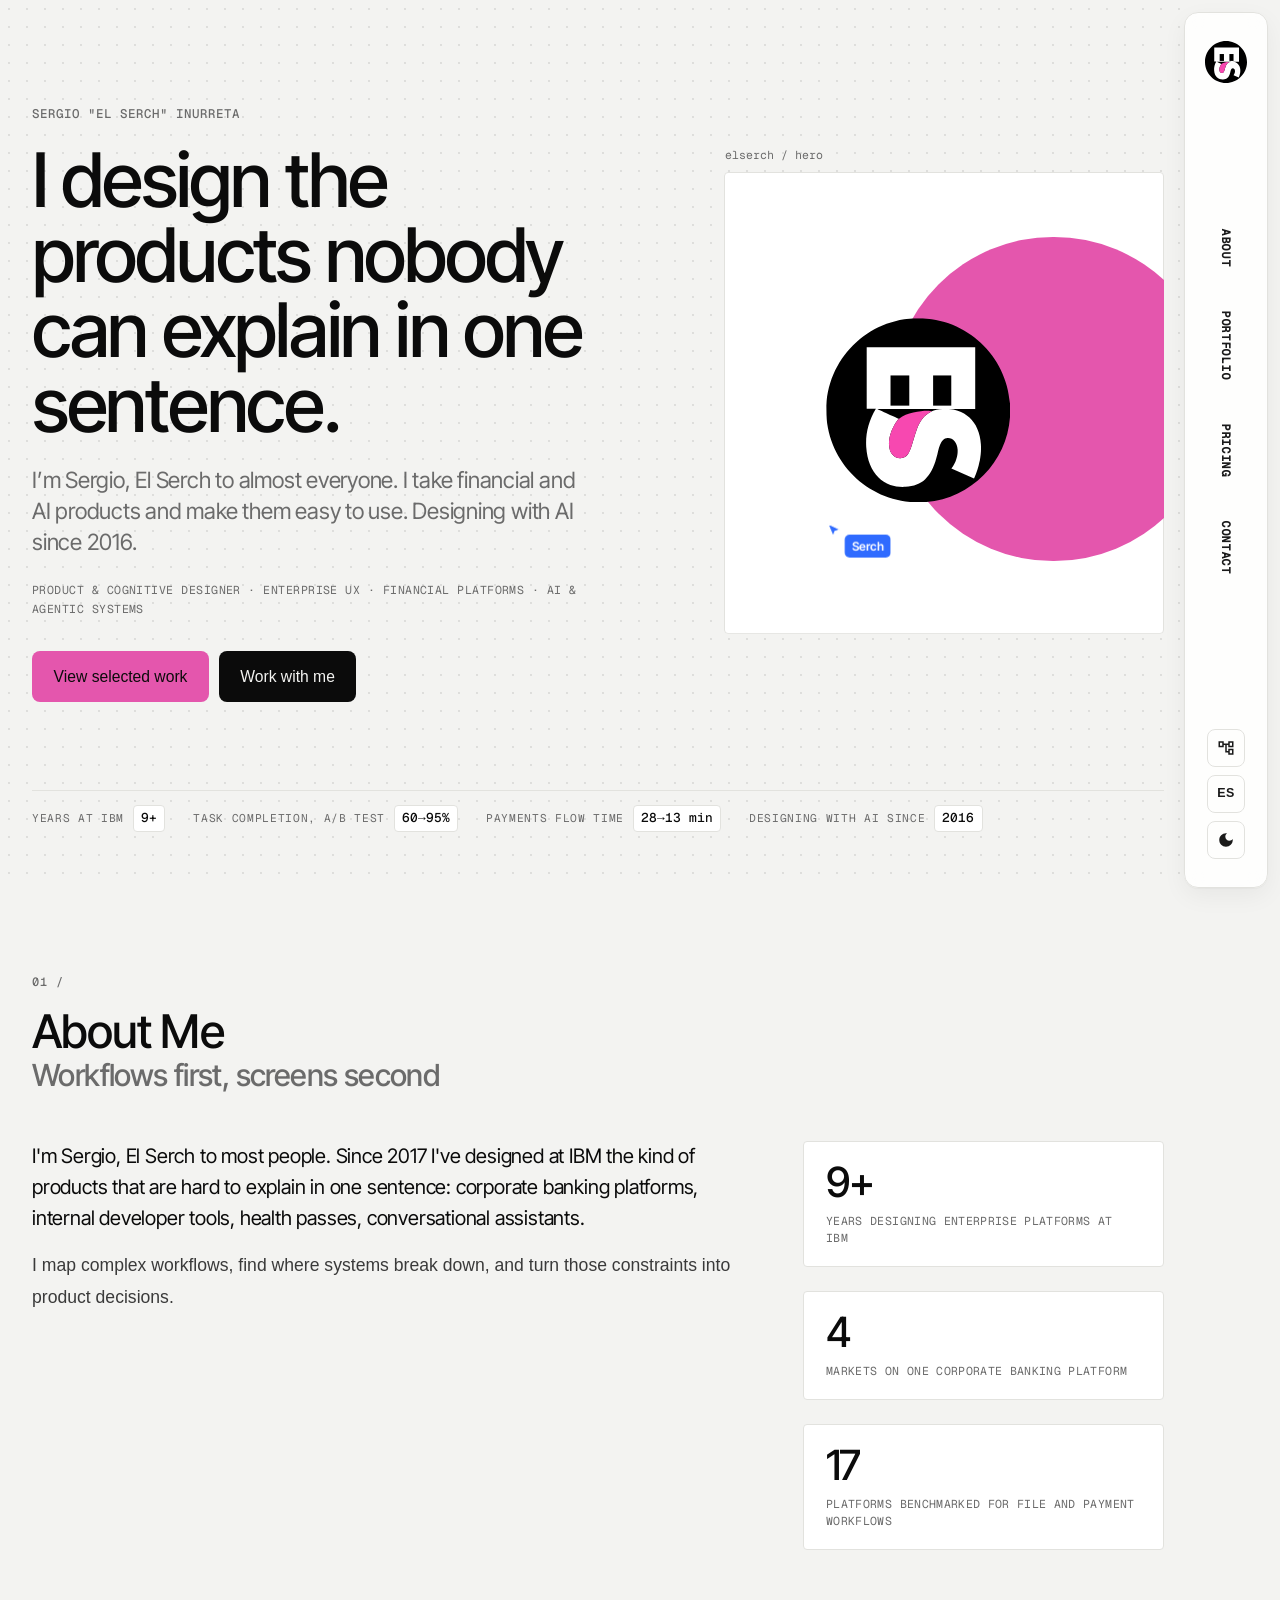
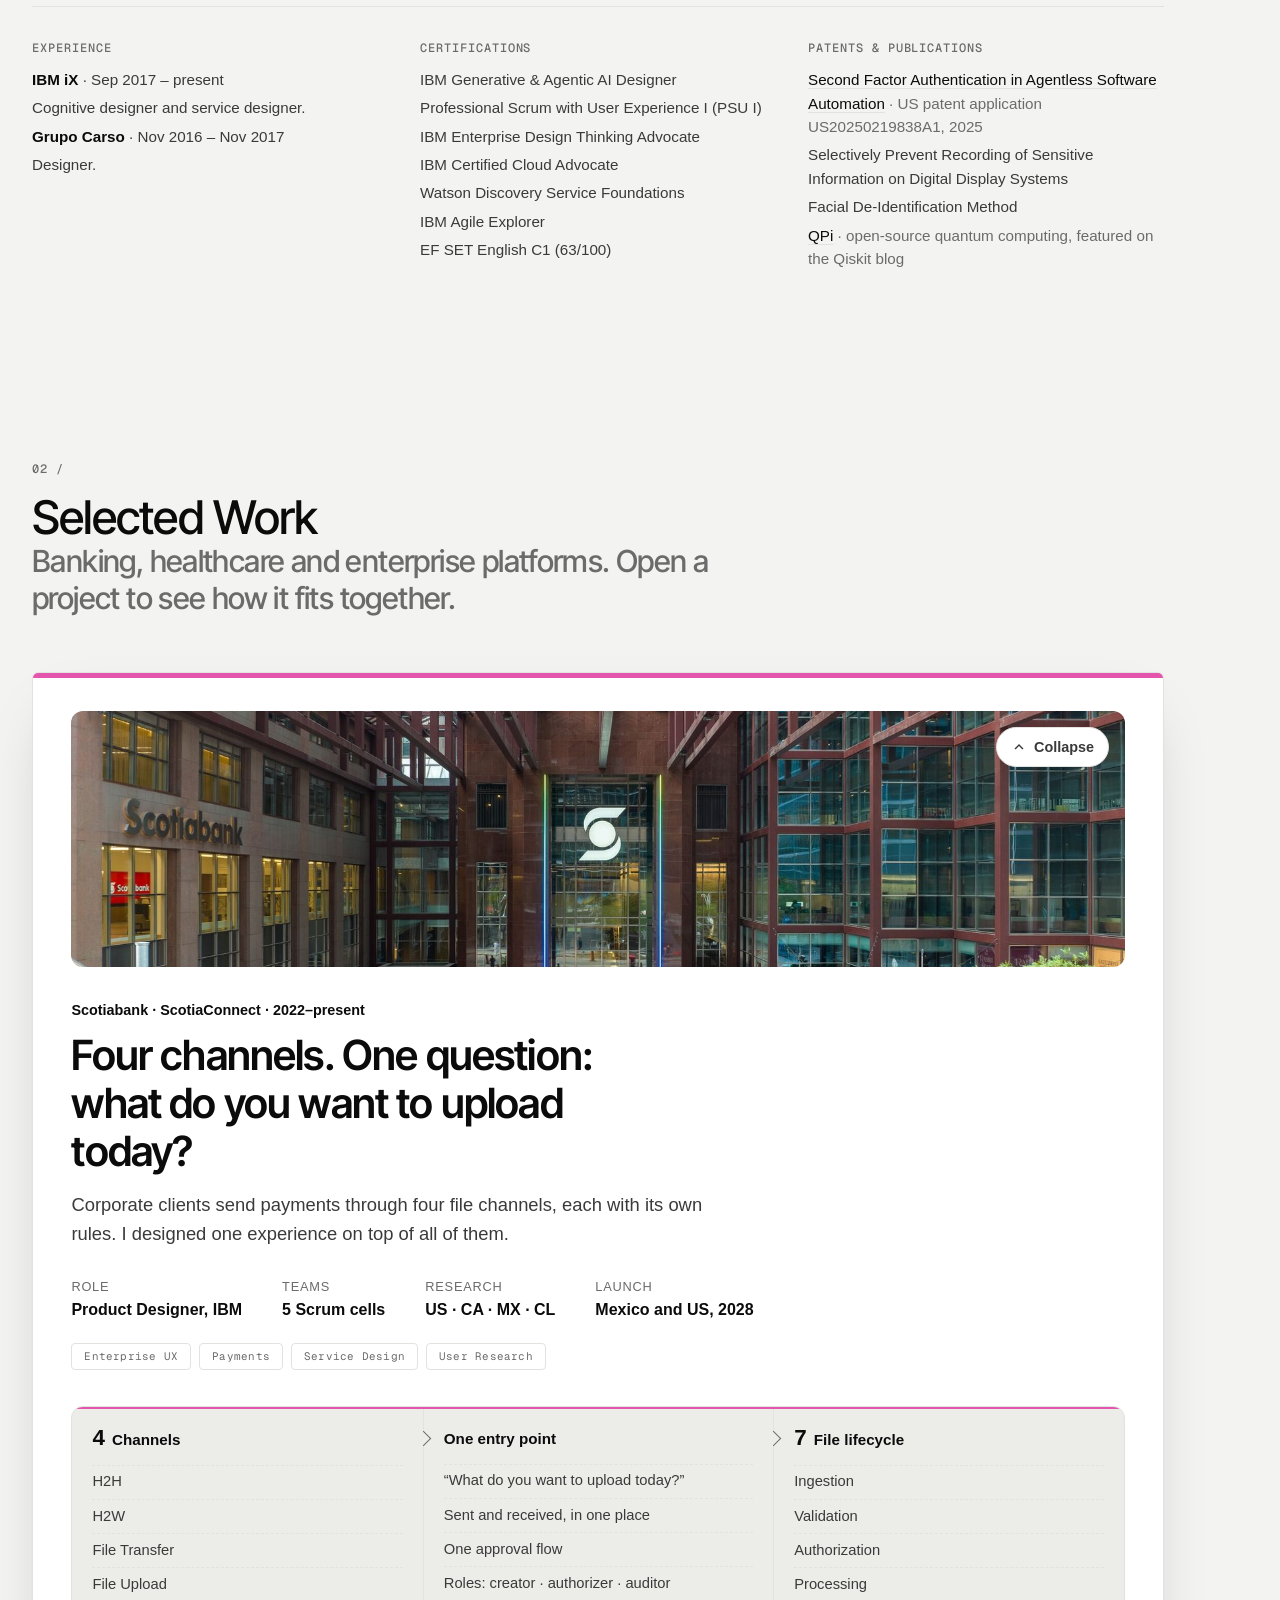
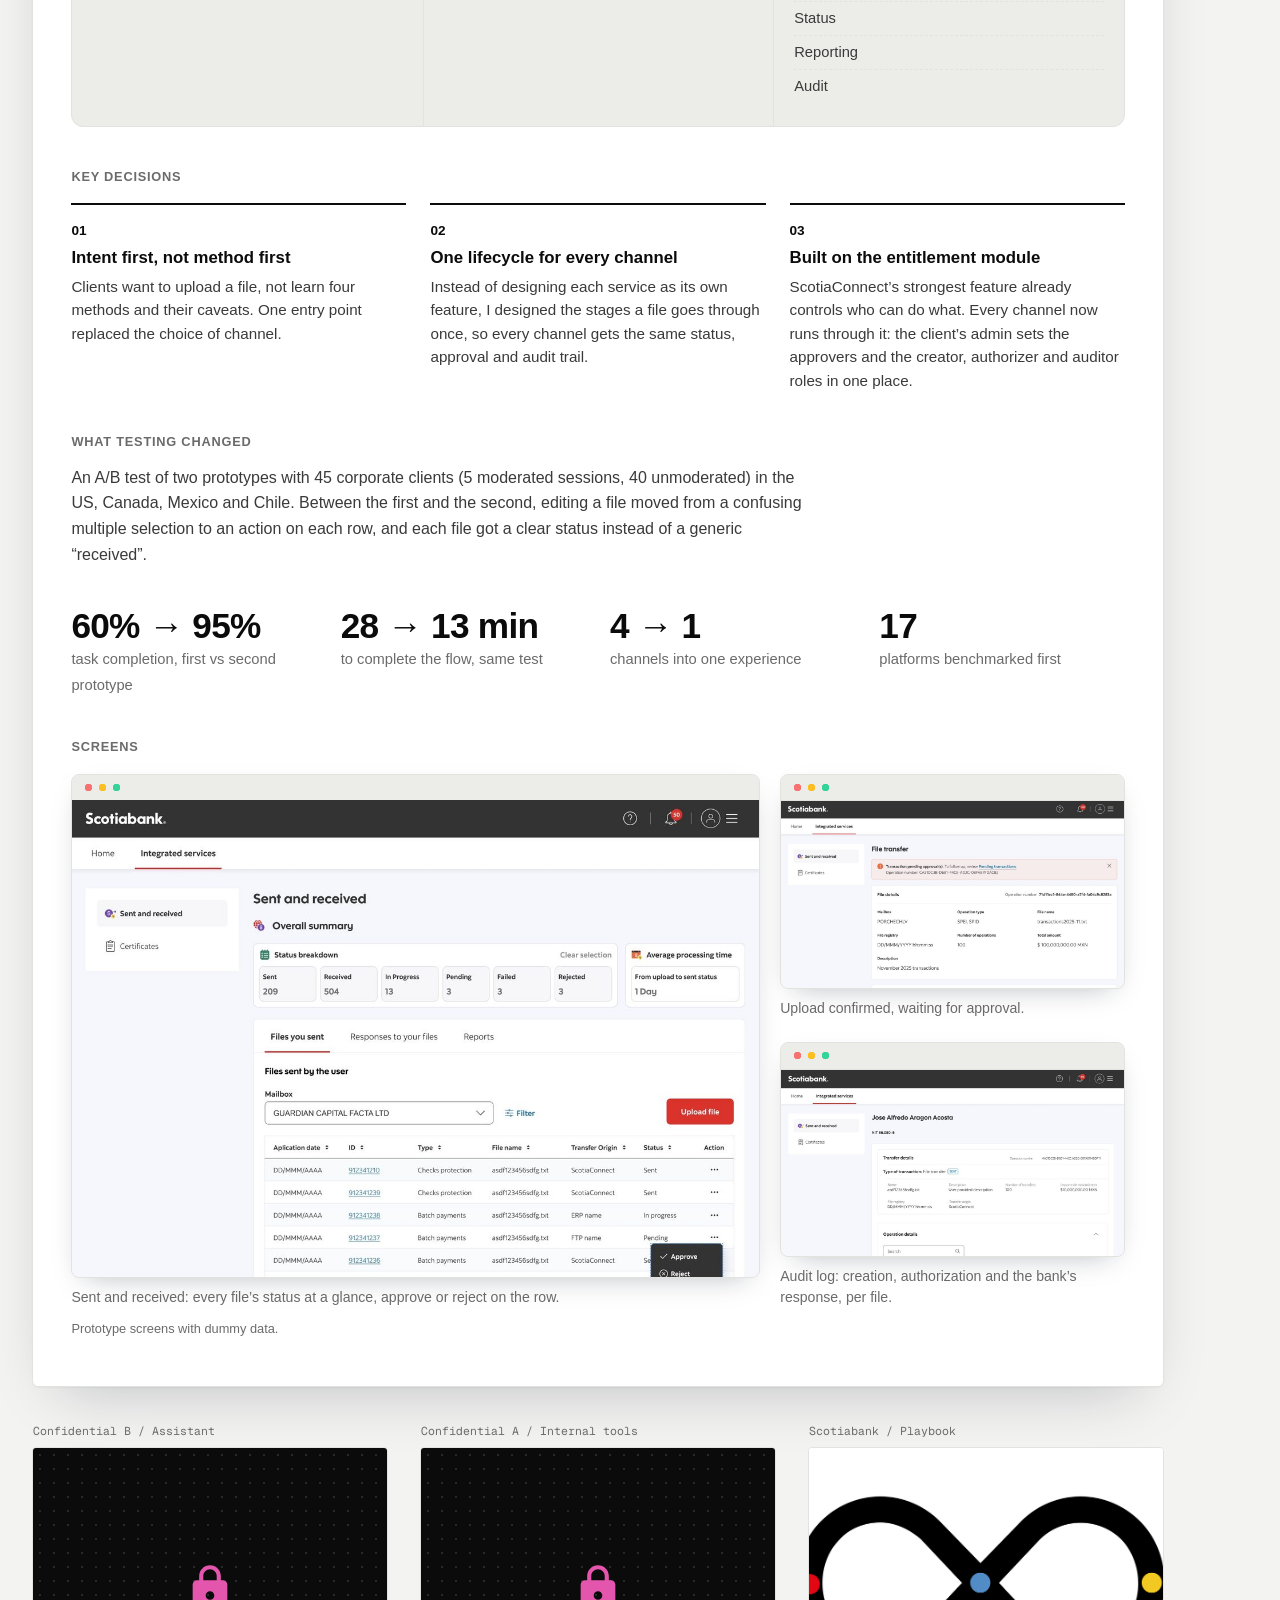
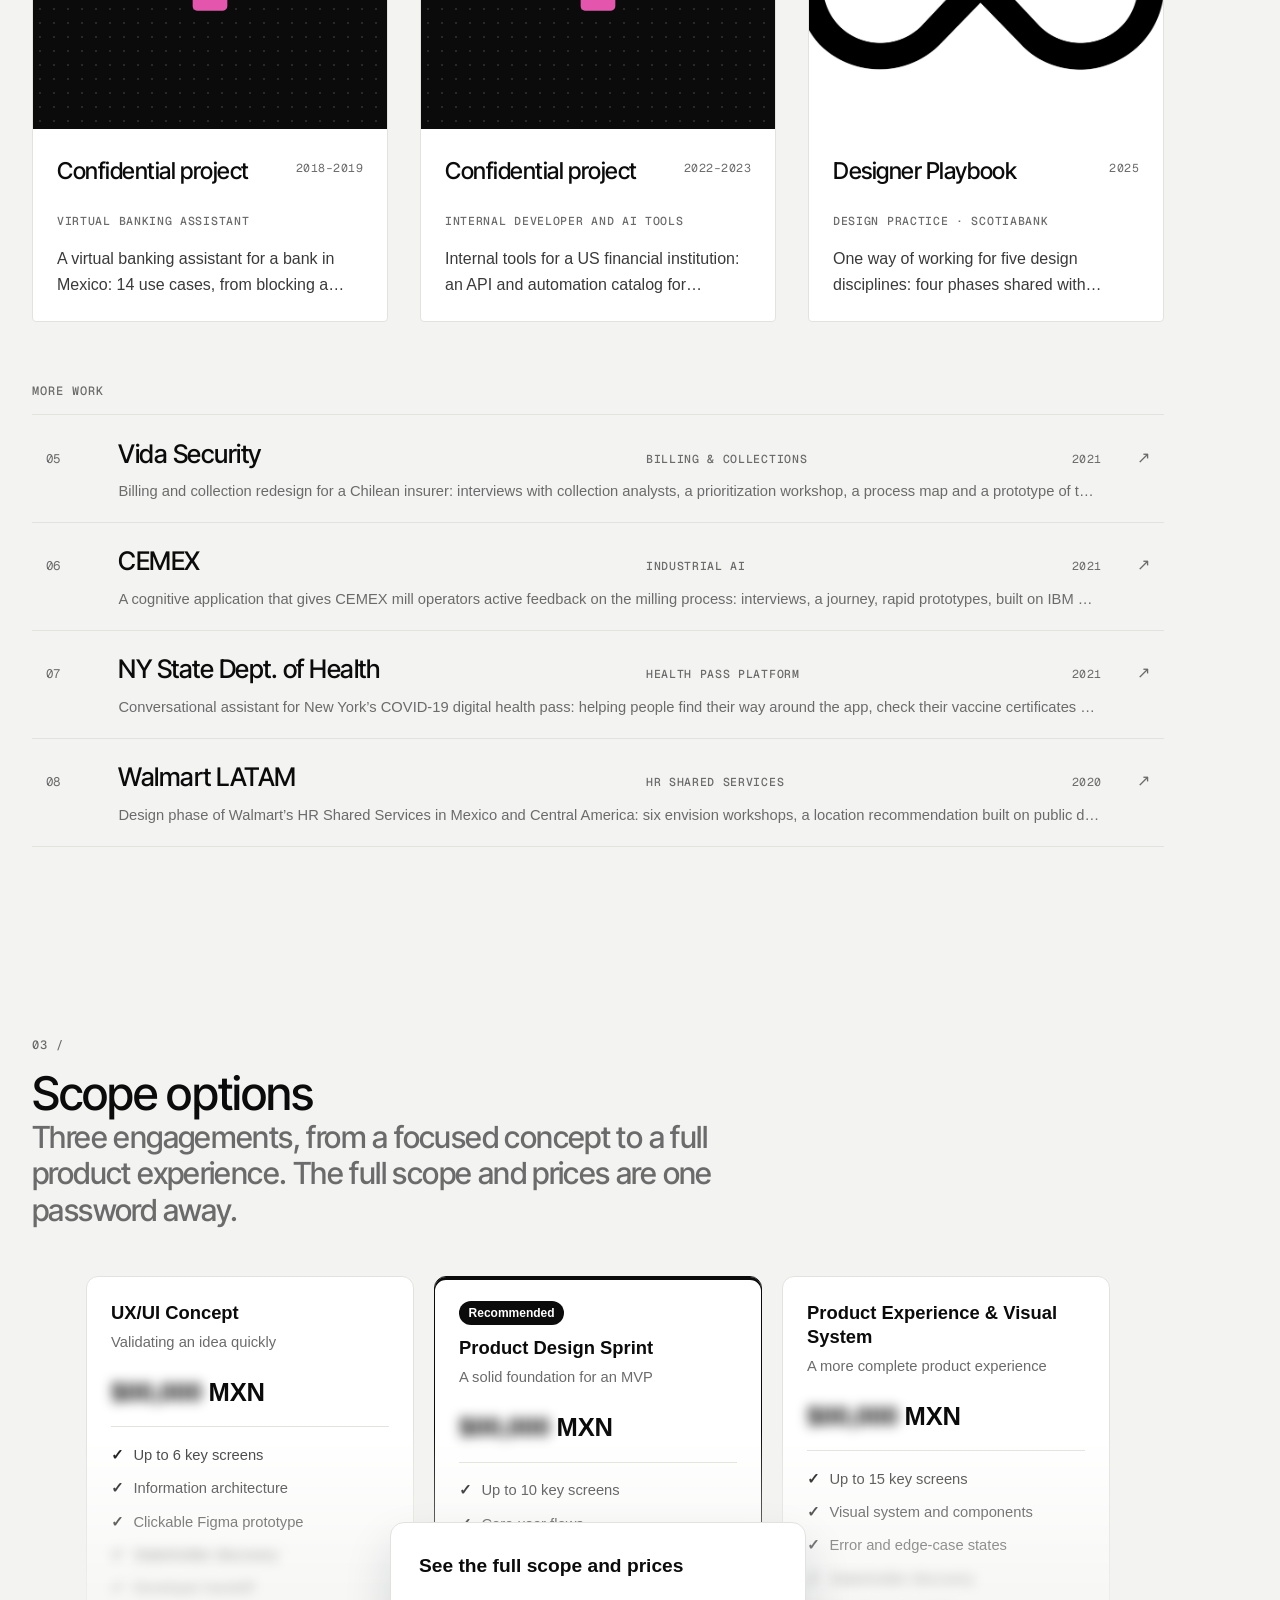
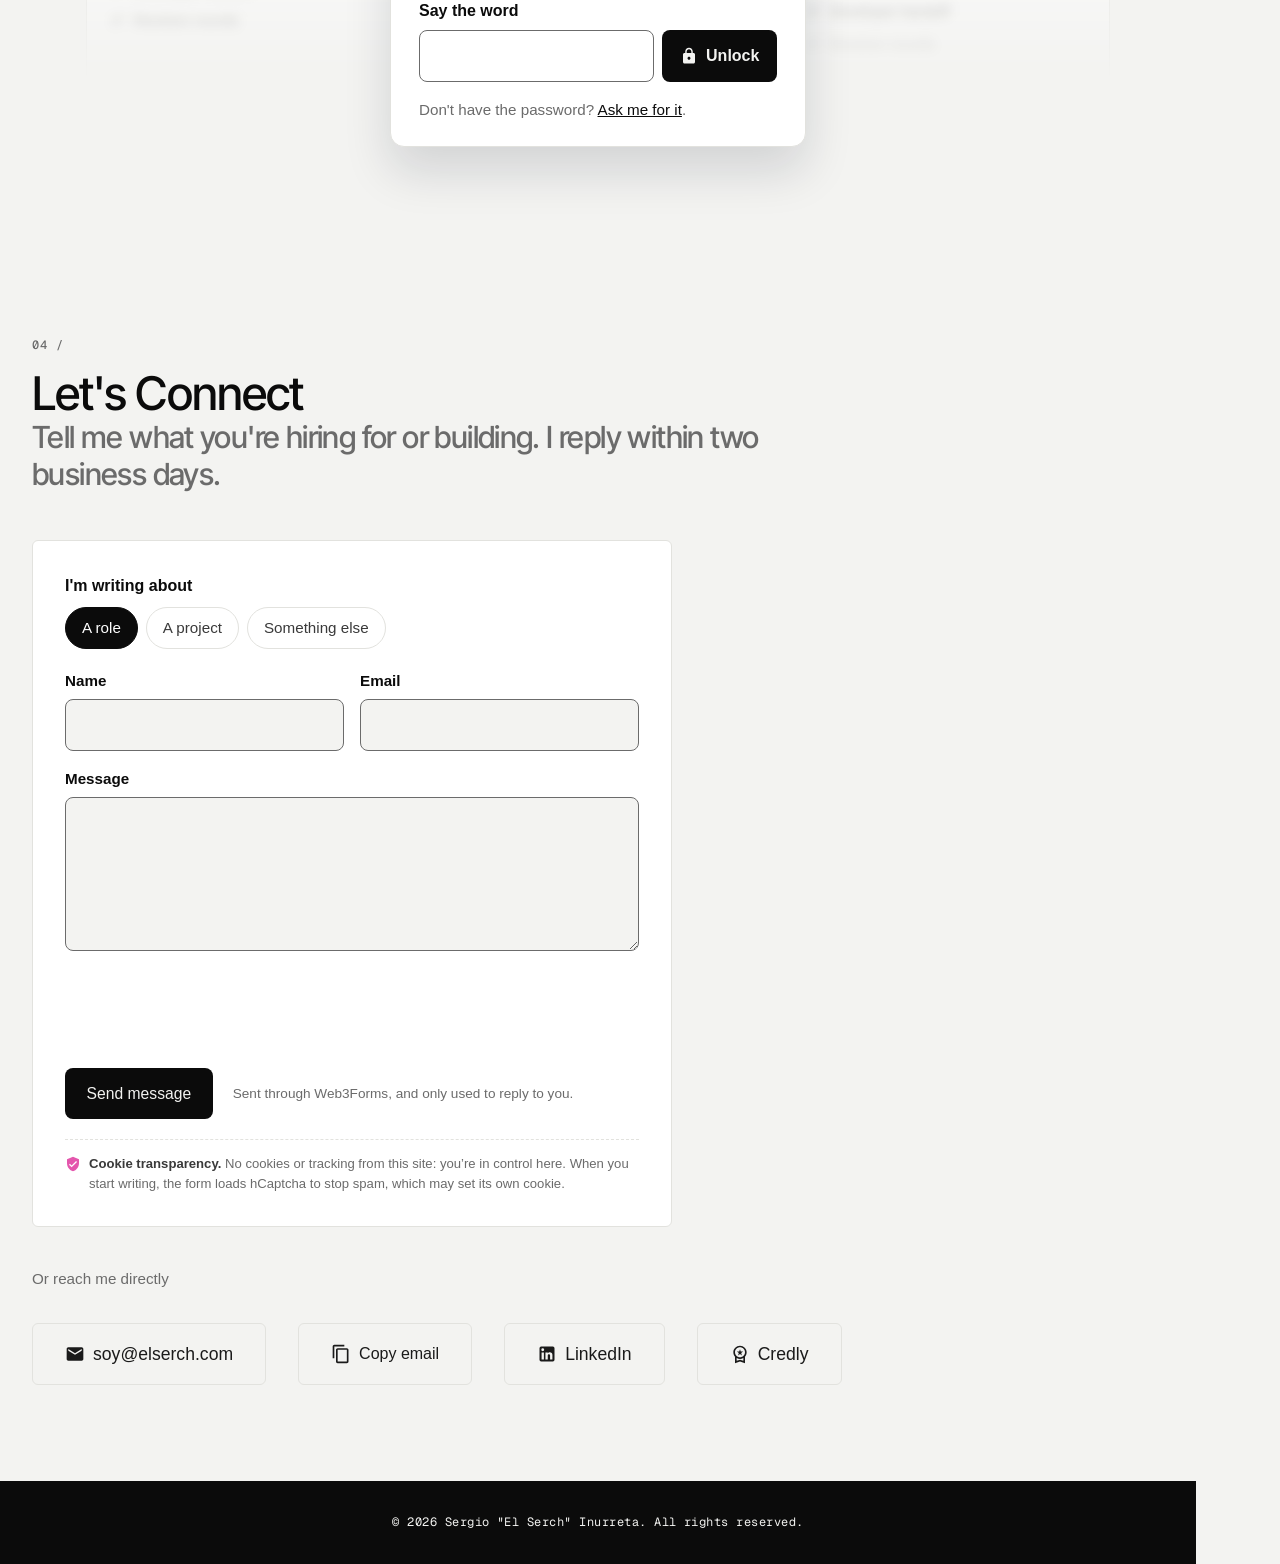
==== commit 8ca002f1: "Work: 4 featured frames (2x2) + a list for the rest; tags move into the open panel Co-Authored-By: C" ====
--- a/index.html
+++ b/index.html
@@ -4270,7 +4270,7 @@
             letter-spacing: 0.02em;
         }
 
-        .project-image:not(.project-image--photo):not(.project-image--shot):not(.project-image--diagram) {
+        .project-image:not(.project-image--photo):not(.project-image--shot):not(.project-image--diagram):not(.project-image--locked) {
             background: var(--primary);
             color: var(--bg);
             font-family: var(--display);
@@ -4278,7 +4278,7 @@
             letter-spacing: -0.03em;
         }
 
-        .project-image--locked {
+        .project-image.project-image--locked {
             background:
                 radial-gradient(rgba(255, 255, 255, 0.12) 1px, transparent 1.2px) 0 0 / 14px 14px,
                 #0b0b0b;
@@ -4317,6 +4317,144 @@
             font-family: var(--mono);
             font-size: 0.75rem;
             letter-spacing: 0.04em;
+        }
+
+        /* ---------- work: 2 × 2 featured frames, then a list ---------- */
+        .projects-grid {
+            grid-template-columns: repeat(6, minmax(0, 1fr));
+            gap: 3.25rem 2rem;
+            counter-reset: proj 4;
+        }
+
+        /* 2 × 2; while one featured project is open above them, the other
+           three sit in one row of three instead of leaving a gap */
+        .projects-grid > .project-card:not(.project-card--row) { grid-column: span 3; }
+        .projects-grid:has(> .project-card.is-open:not(.project-card--row)) > .project-card:not(.project-card--row) { grid-column: span 2; }
+
+        .project-card .project-tags { display: none; }
+
+        .project-card:not(.project-card--row) .project-description {
+            display: -webkit-box;
+            -webkit-line-clamp: 2;
+            -webkit-box-orient: vertical;
+            overflow: hidden;
+            margin-bottom: 0;
+        }
+
+        .project-card:not(.project-card--row) .project-image { height: clamp(200px, 22vw, 300px); }
+
+        /* the list */
+        .project-card--row {
+            grid-column: 1 / -1;
+            display: grid;
+            grid-template-columns: 3.25rem minmax(0, 1.25fr) minmax(0, 1fr) auto 1.75rem;
+            column-gap: 1.25rem;
+            align-items: baseline;
+            padding: 1.15rem 0.9rem;
+            border: 0;
+            border-top: 1px solid var(--border);
+            border-radius: 0;
+            background: transparent;
+            counter-increment: proj;
+        }
+
+        .project-card--row + .project-card--row,
+        .project-card--row + .project-panel + .project-card--row { margin-top: -3.25rem; }
+
+        .project-card--row:last-of-type { border-bottom: 1px solid var(--border); }
+
+        .project-card--row .project-image { display: none; }
+        .project-card--row .project-content,
+        .project-card--row .project-header { display: contents; }
+
+        .project-card--row[data-frame]::before {
+            content: counter(proj, decimal-leading-zero);
+            position: static;
+            grid-column: 1;
+            font-size: 0.78rem;
+        }
+
+        .project-card--row[data-frame]::before,
+        .project-card--row .project-title,
+        .project-card--row .project-type,
+        .project-card--row .project-year,
+        .project-card--row .project-header::after { grid-row: 1; }
+        .project-card--row .project-description { grid-row: 2; }
+
+        .project-card--row .project-title {
+            grid-column: 2;
+            font-size: clamp(1.25rem, 1rem + 0.8vw, 1.6rem);
+        }
+
+        .project-card--row .project-type { grid-column: 3; margin: 0; }
+        .project-card--row .project-year { grid-column: 4; padding: 0; white-space: nowrap; }
+
+        .project-card--row .project-header::after {
+            content: '↗';
+            grid-column: 5;
+            justify-self: end;
+            font-family: var(--display);
+            color: var(--text-light);
+            transition: transform 0.2s, color 0.2s;
+        }
+
+        .project-card--row .project-description {
+            grid-column: 2 / 5;
+            margin: 0.35rem 0 0;
+            overflow: hidden;
+            white-space: nowrap;
+            text-overflow: ellipsis;
+            font-size: 0.92rem;
+            color: var(--text-light);
+        }
+
+        @media (hover: hover) {
+            .project-card--row:hover { background: var(--card-bg); }
+            .project-card--row:hover .project-header::after { transform: translate(2px, -2px); color: var(--select); }
+        }
+        .project-card--row.is-tour-pick { background: var(--card-bg); }
+
+        /* "More work" label above the first row */
+        .project-card--row:not(.project-card--row ~ .project-card--row) { margin-top: 2.5rem; }
+        .project-card--row:not(.project-card--row ~ .project-card--row) .project-content::before {
+            content: 'More work';
+            position: absolute;
+            left: 0;
+            bottom: calc(100% + 0.9rem);
+            font-family: var(--mono);
+            font-size: 0.75rem;
+            font-weight: 500;
+            letter-spacing: 0.08em;
+            text-transform: uppercase;
+            color: var(--text-light);
+        }
+        html[lang="es"] .project-card--row:not(.project-card--row ~ .project-card--row) .project-content::before { content: 'Más proyectos'; }
+
+        /* tags live inside the open panel now */
+        .panel-tags {
+            display: flex;
+            flex-wrap: wrap;
+            gap: 0.5rem;
+            margin-top: 1.25rem;
+        }
+
+        @media (max-width: 767px) {
+            .projects-grid { grid-template-columns: 1fr; gap: 2.75rem; }
+            .projects-grid > .project-card:not(.project-card--row),
+            .projects-grid:has(> .project-card.is-open:not(.project-card--row)) > .project-card:not(.project-card--row) { grid-column: 1 / -1; }
+            .project-card--row {
+                grid-template-columns: 2.25rem minmax(0, 1fr) auto;
+                column-gap: 0.75rem;
+                padding: 1rem 0.25rem;
+            }
+            .project-card--row + .project-card--row,
+            .project-card--row + .project-panel + .project-card--row { margin-top: -2.75rem; }
+            .project-card--row .project-title { grid-column: 2; }
+            .project-card--row .project-year { grid-column: 3; }
+            .project-card--row .project-type { grid-column: 2 / 4; grid-row: 2; margin-top: 0.3rem; }
+            .project-card--row .project-header::after { grid-row: 1; }
+            .project-card--row .project-header::after { display: none; }
+            .project-card--row .project-description { display: none; }
         }
 
         /* ---------- small screens ---------- */
@@ -4500,7 +4638,6 @@
             <p class="section-subtitle"><span lang="en">Banking, healthcare and enterprise platforms. Open a project to see how it fits together.</span><span lang="es">Banca, salud y plataformas empresariales. Abre un proyecto para ver cómo encaja todo.</span></p>
             
             <div class="projects-grid">
-                <!-- Project 1: Scotiabank -->
                 <a href="index.html#p-scotiabank" class="project-card" data-project="p-scotiabank" data-pin-en="45 corporate clients tested it: 60→95% task completion" data-pin-es="45 clientes corporativos lo probaron: de 60% a 95% de tareas completadas" data-frame="Scotiabank / Payments" aria-controls="p-scotiabank" aria-expanded="false">
                     <div class="project-image project-image--photo"><img src="assets/projects/scotiabank/header.jpg" alt="" width="1600" height="1066" loading="lazy" decoding="async"></div>
                     <div class="project-content">
@@ -4523,29 +4660,38 @@
                     <div class="panel-bar"><button class="panel-close" type="button" data-close><svg viewBox="0 0 24 24" fill="currentColor" aria-hidden="true"><path d="M7.41 15.41 12 10.83l4.59 4.58L18 14l-6-6-6 6z"/></svg><span><span lang="en">Collapse</span><span lang="es">Contraer</span></span></button></div>
                     <div class="panel-body"><p class="panel-kicker"><span lang="en">Scotiabank · ScotiaConnect · 2022–present</span><span lang="es">Scotiabank · ScotiaConnect · 2022–actualidad</span></p><h3 class="panel-title" id="p-scotiabank-title" tabindex="-1"><span lang="en">Four channels. One question: what do you want to upload today?</span><span lang="es">Cuatro canales. Una pregunta: ¿qué quieres subir hoy?</span></h3><p class="panel-lede"><span lang="en">Corporate clients send payments through four file channels, each with its own rules. I designed one experience on top of all of them.</span><span lang="es">Los clientes corporativos envían pagos por cuatro canales de archivos, cada uno con sus propias reglas. Diseñé una sola experiencia encima de todos.</span></p><dl class="panel-meta"><div><dt><span lang="en">Role</span><span lang="es">Rol</span></dt><dd><span lang="en">Product Designer, IBM</span><span lang="es">Diseñador de producto, IBM</span></dd></div><div><dt><span lang="en">Teams</span><span lang="es">Equipos</span></dt><dd><span lang="en">5 Scrum cells</span><span lang="es">5 células Scrum</span></dd></div><div><dt><span lang="en">Research</span><span lang="es">Investigación</span></dt><dd>US · CA · MX · CL</dd></div><div><dt><span lang="en">Launch</span><span lang="es">Lanzamiento</span></dt><dd><span lang="en">Mexico and US, 2028</span><span lang="es">México y EE. UU., 2028</span></dd></div></dl><figure class="panel-flow"><ol style="--cols: 3"><li><h4><span lang="en">Channels</span><span lang="es">Canales</span><span class="flow-count">4</span></h4><ul><li>H2H</li><li>H2W</li><li>File Transfer</li><li>File Upload</li></ul></li><li><h4><span lang="en">One entry point</span><span lang="es">Una sola entrada</span></h4><ul><li><span lang="en">“What do you want to upload today?”</span><span lang="es">“¿Qué quieres subir hoy?”</span></li><li><span lang="en">Sent and received, in one place</span><span lang="es">Enviados y recibidos, en un solo lugar</span></li><li><span lang="en">One approval flow</span><span lang="es">Un solo flujo de aprobación</span></li><li><span lang="en">Roles: creator · authorizer · auditor</span><span lang="es">Roles: creador · autorizador · auditor</span></li></ul></li><li><h4><span lang="en">File lifecycle</span><span lang="es">Ciclo del archivo</span><span class="flow-count">7</span></h4><ul><li><span lang="en">Ingestion</span><span lang="es">Ingesta</span></li><li><span lang="en">Validation</span><span lang="es">Validación</span></li><li><span lang="en">Authorization</span><span lang="es">Autorización</span></li><li><span lang="en">Processing</span><span lang="es">Procesamiento</span></li><li><span lang="en">Status</span><span lang="es">Estatus</span></li><li><span lang="en">Reporting</span><span lang="es">Reportes</span></li><li><span lang="en">Audit</span><span lang="es">Auditoría</span></li></ul></li></ol></figure><div class="panel-block"><h4 class="panel-label"><span lang="en">Key decisions</span><span lang="es">Decisiones clave</span></h4><ol class="panel-decisions"><li><span class="panel-num">01</span><strong><span lang="en">Intent first, not method first</span><span lang="es">Primero la intención, no el método</span></strong><span><span lang="en">Clients want to upload a file, not learn four methods and their caveats. One entry point replaced the choice of channel.</span><span lang="es">Los clientes quieren subir un archivo, no aprender cuatro métodos y sus letras pequeñas. Una sola entrada reemplazó la elección de canal.</span></span></li><li><span class="panel-num">02</span><strong><span lang="en">One lifecycle for every channel</span><span lang="es">Un ciclo de vida para todos los canales</span></strong><span><span lang="en">Instead of designing each service as its own feature, I designed the stages a file goes through once, so every channel gets the same status, approval and audit trail.</span><span lang="es">En lugar de diseñar cada servicio como una función aparte, diseñé una vez las etapas por las que pasa un archivo, para que todos los canales tengan el mismo estatus, aprobación y registro de auditoría.</span></span></li><li><span class="panel-num">03</span><strong><span lang="en">Built on the entitlement module</span><span lang="es">Construido sobre el módulo de permisos</span></strong><span><span lang="en">ScotiaConnect’s strongest feature already controls who can do what. Every channel now runs through it: the client’s admin sets the approvers and the creator, authorizer and auditor roles in one place.</span><span lang="es">La mayor fortaleza de ScotiaConnect ya controla quién puede hacer qué. Ahora todos los canales pasan por ahí: el administrador del cliente define en un solo lugar a los aprobadores y los roles de creador, autorizador y auditor.</span></span></li></ol></div><div class="panel-block"><h4 class="panel-label"><span lang="en">What testing changed</span><span lang="es">Lo que cambió con las pruebas</span></h4><p class="panel-note"><span lang="en">An A/B test of two prototypes with 45 corporate clients (5 moderated sessions, 40 unmoderated) in the US, Canada, Mexico and Chile. Between the first and the second, editing a file moved from a confusing multiple selection to an action on each row, and each file got a clear status instead of a generic “received”.</span><span lang="es">Una prueba A/B de dos prototipos con 45 clientes corporativos (5 sesiones moderadas y 40 no moderadas) en Estados Unidos, Canadá, México y Chile. Del primero al segundo, editar un archivo pasó de una selección múltiple confusa a una acción en cada fila, y cada archivo obtuvo un estatus claro en lugar de un “recibido” genérico.</span></p></div><ul class="panel-stats"><li><strong>60% → 95%</strong><span><span lang="en">task completion, first vs second prototype</span><span lang="es">tareas completadas, primer vs segundo prototipo</span></span></li><li><strong>28 → 13 min</strong><span><span lang="en">to complete the flow, same test</span><span lang="es">para completar el flujo, misma prueba</span></span></li><li><strong>4 → 1</strong><span><span lang="en">channels into one experience</span><span lang="es">canales en una sola experiencia</span></span></li><li><strong>17</strong><span><span lang="en">platforms benchmarked first</span><span lang="es">plataformas analizadas antes</span></span></li></ul><div class="panel-block"><h4 class="panel-label"><span lang="en">Screens</span><span lang="es">Pantallas</span></h4><div class="panel-shots"><figure><a href="assets/projects/scotiabank/dashboard.jpg" target="_blank" rel="noopener"><img src="assets/projects/scotiabank/dashboard.jpg" width="1200" height="1243" loading="lazy" decoding="async" alt="Sent and received: every file’s status at a glance, approve or reject on the row."></a><figcaption><span lang="en">Sent and received: every file’s status at a glance, approve or reject on the row.</span><span lang="es">Enviados y recibidos: el estatus de cada archivo de un vistazo; aprobar o rechazar en la fila.</span></figcaption></figure><figure><a href="assets/projects/scotiabank/transfer-details.jpg" target="_blank" rel="noopener"><img src="assets/projects/scotiabank/transfer-details.jpg" width="1200" height="1403" loading="lazy" decoding="async" alt="Upload confirmed, waiting for approval."></a><figcaption><span lang="en">Upload confirmed, waiting for approval.</span><span lang="es">Archivo cargado, en espera de aprobación.</span></figcaption></figure><figure><a href="assets/projects/scotiabank/authorization-flow.jpg" target="_blank" rel="noopener"><img src="assets/projects/scotiabank/authorization-flow.jpg" width="1200" height="1544" loading="lazy" decoding="async" alt="Audit log: creation, authorization and the bank’s response, per file."></a><figcaption><span lang="en">Audit log: creation, authorization and the bank’s response, per file.</span><span lang="es">Registro de auditoría: creación, autorización y respuesta del banco, por archivo.</span></figcaption></figure></div><p class="panel-fine"><span lang="en">Prototype screens with dummy data.</span><span lang="es">Pantallas de prototipo con datos ficticios.</span></p></div></div>
                 </section>
-
-                <!-- Project 2: confidential, under NDA — full case study is encrypted in confidential-a.html -->
-                <a href="index.html#p-playbook" class="project-card" data-project="p-playbook" data-pin-en="Five design disciplines, one way of working" data-pin-es="Cinco disciplinas de diseño, una forma de trabajar" data-frame="Scotiabank / Playbook" aria-controls="p-playbook" aria-expanded="false">
-                    <div class="project-image project-image--diagram"><img src="assets/projects/playbook/cover.png" alt="" width="2400" height="577" loading="lazy" decoding="async"></div>
+                <!-- Project 4: confidential, under NDA. Its old case-study page is quarantined (see the private repo). -->
+                <a href="index.html#p-confidential-b" class="project-card is-locked" data-project="p-confidential-b" data-pin-en="Live in a bank’s app since 2019 🔒" data-pin-es="En la app de un banco desde 2019 🔒" data-frame="Confidential B / Assistant" aria-controls="p-confidential-b" aria-expanded="false">
+                    <div class="project-image project-image--locked"><svg class="lock-icon" viewBox="0 0 24 24" fill="currentColor" aria-hidden="true"><path d="M18 8h-1V6c0-2.76-2.24-5-5-5S7 3.24 7 6v2H6c-1.1 0-2 .9-2 2v10c0 1.1.9 2 2 2h12c1.1 0 2-.9 2-2V10c0-1.1-.9-2-2-2zm-6 9c-1.1 0-2-.9-2-2s.9-2 2-2 2 .9 2 2-.9 2-2 2zm3.1-9H8.9V6c0-1.71 1.39-3.1 3.1-3.1 1.71 0 3.1 1.39 3.1 3.1v2z"/></svg></div>
                     <div class="project-content">
                         <div class="project-header">
-                            <h3 class="project-title">Designer Playbook</h3>
-                            <span class="project-year">2025</span>
+                            <h3 class="project-title"><span lang="en">Confidential project</span><span lang="es">Proyecto confidencial</span></h3>
+                            <span class="project-year">2018–2019</span>
                         </div>
-                        <span class="project-type"><span lang="en">Design Practice · Scotiabank</span><span lang="es">Práctica de diseño · Scotiabank</span></span>
-                        <p class="project-description"><span lang="en">One way of working for five design disciplines: four phases shared with product, a clear role for everyone, and nine design KPIs.</span><span lang="es">Una sola forma de trabajar para cinco disciplinas de diseño: cuatro fases compartidas con producto, un rol claro para cada quien y nueve KPI de diseño.</span></p>
+                        <span class="project-type"><span lang="en">Virtual banking assistant</span><span lang="es">Asistente bancario virtual</span></span>
+                        <p class="project-description"><span lang="en">A virtual banking assistant for a bank in Mexico: 14 use cases, from blocking a card to transfers, by voice and text. Live since 2019. Under NDA, so it’s password-protected.</span><span lang="es">Un asistente bancario virtual para un banco en México: 14 casos de uso, desde bloquear una tarjeta hasta transferencias, por voz y texto. En producción desde 2019. Bajo NDA, así que está protegido con contraseña.</span></p>
                         <div class="project-tags">
-                            <span class="tag">DesignOps</span>
-                            <span class="tag"><span lang="en">Governance</span><span lang="es">Gobernanza</span></span>
-                            <span class="tag"><span lang="en">Accessibility</span><span lang="es">Accesibilidad</span></span>
-                            <span class="tag"><span lang="en">Design KPIs</span><span lang="es">KPI de diseño</span></span>
+                            <span class="tag"><span lang="en">Conversational UX</span><span lang="es">UX conversacional</span></span>
+                            <span class="tag"><span lang="en">Voice Design</span><span lang="es">Diseño de voz</span></span>
+                            <span class="tag"><span lang="en">AI</span><span lang="es">IA</span></span>
                         </div>
                     </div>
                 </a>
-                <section class="project-panel" id="p-playbook" aria-labelledby="p-playbook-title" hidden>
+                <section class="project-panel" id="p-confidential-b" aria-labelledby="p-confidential-b-title" hidden>
                     <div class="panel-cover" aria-hidden="true"></div>
                     <div class="panel-bar"><button class="panel-close" type="button" data-close><svg viewBox="0 0 24 24" fill="currentColor" aria-hidden="true"><path d="M7.41 15.41 12 10.83l4.59 4.58L18 14l-6-6-6 6z"/></svg><span><span lang="en">Collapse</span><span lang="es">Contraer</span></span></button></div>
-                    <div class="panel-body"><p class="panel-kicker">Scotiabank · ScotiaConnect · 2025</p><h3 class="panel-title" id="p-playbook-title" tabindex="-1"><span lang="en">Five disciplines, one way of working.</span><span lang="es">Cinco disciplinas, una sola forma de trabajar.</span></h3><p class="panel-lede"><span lang="en">Product design, UX, research, content and accessibility each had their own process. I designed the playbook that gives them one: shared phases, clear roles and design KPIs.</span><span lang="es">Diseño de producto, UX, investigación, contenido y accesibilidad tenían cada uno su propio proceso. Diseñé el playbook que les da uno solo: fases compartidas, roles claros y KPI de diseño.</span></p><p class="panel-note"><span lang="en">It builds on IBM’s Enterprise Design Thinking loop (Observe, Reflect, Make), together with the Double Diamond and Agile delivery: every phase keeps looping through observing, reflecting and making.</span><span lang="es">Se apoya en el loop de Enterprise Design Thinking de IBM (Observar, Reflexionar, Hacer), junto con el Doble Diamante y la entrega ágil: cada fase sigue el ciclo de observar, reflexionar y hacer.</span></p><dl class="panel-meta"><div><dt><span lang="en">Role</span><span lang="es">Rol</span></dt><dd><span lang="en">Author of the structure and process</span><span lang="es">Autor de la estructura y el proceso</span></dd></div><div><dt><span lang="en">Practice</span><span lang="es">Práctica</span></dt><dd><span lang="en">Product design · UX · Research · Content · Accessibility</span><span lang="es">Diseño de producto · UX · Investigación · Contenido · Accesibilidad</span></dd></div><div><dt><span lang="en">AI</span><span lang="es">IA</span></dt><dd>Copilot</dd></div></dl><figure class="panel-flow"><ol style="--cols: 4"><li><h4><span class="flow-count">1</span>Explore</h4><ul><li class="flow-meta"><span lang="en">~2 months</span><span lang="es">~2 meses</span></li><li><span lang="en">Joint discovery with product and IT</span><span lang="es">Discovery conjunto con producto y TI</span></li><li><span lang="en">Problem brief</span><span lang="es">Brief del problema</span></li><li><span lang="en">Stakeholder map</span><span lang="es">Mapa de stakeholders</span></li><li><span lang="en">First insights</span><span lang="es">Primeros hallazgos</span></li></ul></li><li><h4><span class="flow-count">2</span>Shape</h4><ul><li class="flow-meta"><span lang="en">~2 weeks</span><span lang="es">~2 semanas</span></li><li><span lang="en">Define the real problem</span><span lang="es">Definir el problema real</span></li><li><span lang="en">UX brief</span><span lang="es">Brief de UX</span></li><li><span lang="en">Journey map</span><span lang="es">Journey map</span></li><li><span lang="en">Prioritized backlog</span><span lang="es">Backlog priorizado</span></li></ul></li><li><h4><span class="flow-count">3</span>Build</h4><ul><li class="flow-meta"><span lang="en">~6 months</span><span lang="es">~6 meses</span></li><li><span lang="en">Designers as quality guardians</span><span lang="es">Diseño como guardián de la calidad</span></li><li><span lang="en">UX acceptance criteria</span><span lang="es">Criterios de aceptación UX</span></li><li><span lang="en">User FAQs</span><span lang="es">Preguntas frecuentes para usuarios</span></li></ul></li><li><h4><span class="flow-count">4</span>Learn</h4><ul><li class="flow-meta"><span lang="en">~2 months</span><span lang="es">~2 meses</span></li><li><span lang="en">KPI questions</span><span lang="es">Preguntas para los KPI</span></li><li><span lang="en">Findings and improvements</span><span lang="es">Hallazgos y mejoras</span></li><li><span lang="en">Incident list</span><span lang="es">Lista de incidentes</span></li><li><span lang="en">↺ Back to Explore</span><span lang="es">↺ De vuelta a Explore</span></li></ul></li></ol></figure><div class="panel-block"><h4 class="panel-label"><span lang="en">Key decisions</span><span lang="es">Decisiones clave</span></h4><ol class="panel-decisions"><li><span class="panel-num">01</span><strong><span lang="en">Speak the product team’s language</span><span lang="es">Hablar el idioma del equipo de producto</span></strong><span><span lang="en">The phases are named Explore, Shape, Build and Learn to match how product plans, so design work fits into their planning instead of running beside it.</span><span lang="es">Las fases se llaman Explore, Shape, Build y Learn como las nombra producto, para que el diseño entre en su planeación en lugar de correr en paralelo.</span></span></li><li><span class="panel-num">02</span><strong><span lang="en">Every phase ends with something concrete</span><span lang="es">Cada fase termina en algo concreto</span></strong><span><span lang="en">Each phase has its deliverables and who takes part, from a problem brief to UX acceptance criteria. Accessibility acceptance criteria live inside the user stories.</span><span lang="es">Cada fase tiene sus entregables y quién participa, desde el brief del problema hasta los criterios de aceptación UX. Los criterios de accesibilidad viven dentro de las historias de usuario.</span></span></li><li><span class="panel-num">03</span><strong><span lang="en">Measure design, not only ship it</span><span lang="es">Medir el diseño, no solo entregarlo</span></strong><span><span lang="en">Nine design KPIs, from state coverage (empty, error, loading) to WCAG AA compliance, design-system deviation and fewer UI tickets.</span><span lang="es">Nueve KPI de diseño, desde la cobertura de estados (vacío, error, carga) hasta el cumplimiento WCAG AA, la desviación del design system y menos tickets de UI.</span></span></li></ol></div><div class="panel-block"><h4 class="panel-label"><span lang="en">Also in the playbook</span><span lang="es">También en el playbook</span></h4><p class="panel-note"><span lang="en">A page per role, with what “senior” means for each one. Four team rituals, from a weekly design forum to a biweekly alignment with strategy. Copilot for research synthesis, documentation and edge cases, always checked by a designer.</span><span lang="es">Una página por rol, con lo que significa ser “senior” en cada uno. Cuatro rituales de equipo, desde un foro semanal de diseño hasta una alineación quincenal con la estrategia. Copilot para síntesis de investigación, documentación y casos límite, siempre revisado por una persona de diseño.</span></p></div><ul class="panel-stats"><li><strong>4</strong><span><span lang="en">phases, shared with product</span><span lang="es">fases, compartidas con producto</span></span></li><li><strong>5</strong><span><span lang="en">disciplines on one process</span><span lang="es">disciplinas en un solo proceso</span></span></li><li><strong>9</strong><span><span lang="en">design KPIs</span><span lang="es">KPI de diseño</span></span></li><li><strong>4</strong><span><span lang="en">team rituals</span><span lang="es">rituales de equipo</span></span></li></ul></div>
+                    <div class="panel-body"><p class="panel-kicker"><span lang="en">Confidential · 2018–2019</span><span lang="es">Confidencial · 2018–2019</span></p><h3 class="panel-title" id="p-confidential-b-title" tabindex="-1"><span lang="en">Conversation-first banking.</span><span lang="es">Banca que empieza por la conversación.</span></h3><p class="panel-lede"><span lang="en">A virtual assistant for a bank in Mexico, by voice and text on web and mobile.</span><span lang="es">Un asistente virtual para un banco en México, por voz y texto en web y móvil.</span></p></div>
+                    <form class="pricing-gate panel-gate" data-unlock novalidate>
+                        <label for="p-confidential-b-pw"><span lang="en">This project is under NDA. Say the word to read it here.</span><span lang="es">Este proyecto está bajo NDA. Dime la palabra para leerlo aquí.</span></label>
+                        <div class="pricing-gate-row">
+                            <input id="p-confidential-b-pw" name="password" type="password" autocomplete="current-password" autocapitalize="none" autocorrect="off" spellcheck="false">
+                            <button type="submit" class="btn btn-solid"><svg class="btn-icon" viewBox="0 0 24 24" fill="currentColor" aria-hidden="true"><path d="M18 8h-1V6c0-2.76-2.24-5-5-5S7 3.24 7 6v2H6c-1.1 0-2 .9-2 2v10c0 1.1.9 2 2 2h12c1.1 0 2-.9 2-2V10c0-1.1-.9-2-2-2zm-6 9c-1.1 0-2-.9-2-2s.9-2 2-2 2 .9 2 2-.9 2-2 2zm3.1-9H8.9V6c0-1.71 1.39-3.1 3.1-3.1 1.71 0 3.1 1.39 3.1 3.1v2z"/></svg><span class="when-idle"><span lang="en">Unlock</span><span lang="es">Desbloquear</span></span><span class="when-busy"><span lang="en">Unlocking…</span><span lang="es">Desbloqueando…</span></span></button>
+                        </div>
+                        <p class="pricing-gate-error" data-role="error" role="alert" hidden><span lang="en">That's not the word. Try again.</span><span lang="es">Esa no es la palabra. Intenta de nuevo.</span></p>
+                        <p class="pricing-gate-error" data-role="unsupported" hidden><span lang="en">This browser can't unlock it. Try a recent Chrome, Safari, Firefox or Edge.</span><span lang="es">Este navegador no puede desbloquearlo. Prueba una versión reciente de Chrome, Safari, Firefox o Edge.</span></p>
+                        <p class="pricing-gate-help"><span lang="en">Don't have the password? <a href="#contact" data-ask-password>Ask me for it</a>.</span><span lang="es">¿No tienes la contraseña? <a href="#contact" data-ask-password>Pídemela</a>.</span></p>
+                    </form>
+                    <!-- lock:panel-b --><script type="application/json" id="lock-panel-b">{"salt":"sU3C/2DOvECSVn/oHH1YPA==","iterations":600000,"data":"u2l995yOTLZJRmDlmUFJuaAsH2TpC+4NFkd3lA13G5e8vvyOtp3V4uYXQh/mZreSJZTAa9EGqJzqz8UDXjheBju5fVH7Uwsv8Y8pDr1rRRnRX3owV//ettQJ0fnbdBGT72Kt5jmzZXqKuhtbEa5iJ2WcBuQUa5z/XBtS3NsapEOUL1zytfWVcoHpemWqxNUtFIhlJQQ+6yQc7sLyRfZkT+mk1o/D0siFR47b29MAFObh537Q7OkQTCEBTS+yyKaBua6eTj2tu5ZfloI1AJ3ph1deKP1OkmLeu+26OJMB8UCt5Fhdq3Wk5Uybga4obnOSBYVEoGrq/5v4AsOzNCfVCQi1IkaztP2GqM6m2ZK8PveLerZkz20fm/s51KQ84B5govZDrtuZv9rhfT1ls7HWBe+E2es3jTaMo6khyIaAoqXKEWo72a2XVFxHpffMa/5LC/Gd9HnwugNGbeu0Y89EzJuC62+lFbzIjoTdNZuJGVPa+GSaOcvrUFa5p+L+AchzdhFD+Pb0+85r0JWQk7FWyp7APlcNhHOKFKY5C4HX2HXWBVP8/[base64]/5nR+bYlhpeVqjdFLF7CF35Ayv7MRXLTiX03zVvcTRF72JewEZR+J8Gku1KNnUjqCdUOUCdRc6W1OyhwVAY9/CS/PJTtrfr924AKjZNZmGIu6NlLAbSPlAnkGE1YiAEdsJueh5PYPx23EP7V8EhXBB+dwVaTAa13X0yzoKkEFNGuykvGROT5jTI4nAIatUR02hSUATB4HaXLirqu55TQoUwHyPxqOirU9RNhgFwN0/B85sBwm/kEe/twHxgJ2F+Pae+YrByNpryHIJbQmcPHwDoh166Gp3SxRkKpMUQf4de0cdYQ+q2Xx+WLgPLnnITBpc9UjJbIzsktWgKyJAtCX1AF5YrbGV0KFswCzEnG/fWK1K/6mkCiS1BzbtNyTUE71sEbEoE7Wsq94VlH8EZ1jsPoNXGeyiKl7n2bPaqe9UiEVodcrytb6ct4xwo11SPEDm+iudVu/E1vfk1MAjw3zoUJoHb2QYkNxd51x6JH3HgWk3UL92YuiAo4LVJk4V/p0PnN4HA0Aodf7lNMvL7GkiPPKt88S1hpjz5RMHNh2KV0L58XtEZ/hPp0CUSA5bjTKvFcxHZ2DpT8De7CJCs0xYCZfSPO4WgV7Wp5SiF6FPtNCSFyvYIRB9z4LeZ/ywCPHGGeHBALvvf5ma4BxOrTFszwn2493seRZ/autJ1v1YShVgdWVBJFBfMNI+tUvekgBQLSQoU2YlhgU5scCpyikFSVhHLNTWB9KRGad8ryHNXqiqt1BD0axZoNAzyNEbCB+CXIFwv8lvvs24kQLjJviY7ffWrpz1L0cvNkI+CNiLXYTlOAgxDiPkm0Knm+YBNiX0iEjgUP7862cpIPOIjL5/nszoeuZGHjSucvSzQepZ9Y5PjMhKicqNkY+Ou/OiCiXqoC1SZo170BRGkrC+FwUM+nJ5aquM+M5ZWYY7kfD2j5BTC+OZ5R6qgRz761t0sUHCvqGmXSvjSh2TO9m1JvltIT1HEA94qSlcq16CqoBDIpxFgP6GTcN9ONtgzndlStywU9udBHwk1PDOVWkb3id/XT9BevaTRMLpYqePB2oaU5/L9+9/P7CNOxuMKlieUMrSF3w1X5z9YZeGHQwpTAOTtcQagWQdPOSLaI7NTsAFvvLlNxmc26AobnR0DEYEgRctCITp/Hj7kTxlbUd7ihTvrTHRnAfNiI6pjdoA0itDilq+koNsg5lEG2+WHMpE1lnkVwH3xigKtCR2T7kvm54auG0wiDkAm27Rlp+EyyvE5qDj2aU0/NG7x/n3DB4BURwP2iCUobBGCQyPUdUC8jGBVv3XtHisudM9WusDFUJ2wqfs+bNI/c2KWijveI7K2YVGKYIjDN8zNgkheYsThvX/zX71W8anAqgCw3/b03abdOb2upmz9wu078ydzbRIjGKaDJaCb3P+IjQP1iD2W8EFQlo1ybSiqoxkkpCs0x9u/VEwn0ToZDheV/DV/kxZDwQ6oQCqQECXILRzrt/znXNaTKAKHDXNDtl3zc8SZOtjsp+AeECV4SDOXl6wicOVHhegdb0Lh3cHNDk2oYkPI86TaxAblgjFLGMh/[base64]/G4n5EKN+96J4SW2/grRPxL12zJr99tfMNxbNo9Tlx+dtTDN4k3/+ksmWAGhHEyvSDLWI9kwwDObVFKPMcM7qH6FzyCuROOnI21DUmU4umbfFQx/vn00SrMLSuLBhyvTYHvV/yz9ORP8BtSC0SobYh3SdwWWJh3Dc9PlusDRvqUmvOILshOa/U0HBwwAcyCwRerjRa17/[base64]/tOnVbf8cfIjmKA9kgI8Lx4ZBWekuY782ARz2qvIb8RzDDINTgfWzY6L0gvD0oMPKk4NPBQE+Z7UPkMOtsuH4qf4nSwzx5VYy9q20vV9wU76nxa93N5SlIVQKkPEm58/N/f1Fk35EVMqnrJFWiYjnKzbj1N4HBKA+u8+FoCmO8onuDo7F1qAU0jprPmOKQb832GYe97M55vKBXc7uFlVF0W2x2FEHtK9URWPF0GIyehzkMtBAVJGahiYNV3i619S/UXqQDn5A4juA45a0nxht6+oXVkFuyj3J6Sgk/gJJitSfepKN19iG8UNtwxsxYLjsfpyqWai8N0wJMeKjpAk2E6lQMgzCmVi25jmnTm1zODA9zPSAOOAlsij3hkKeVv+X72VLflQyoa1DYENVvH8+P7dBjUgD8/faZnIK5ki3V0vXRITH/FUWM8uhmOSDZZ8oDnhzlXa/RkiYHHwIM16OY7EhmHdwxOgNAxYRrppsY1BfGNQH8n/ObDB/ZhISAam1l4XVytXH82BjyeQN6tWJLTZgnf1JY3VL5MS/oJxqU1/kVH3E6C0CAP0Iowh5YXER0B5HvBHyupr0g3XPcCDw4ttwVmQIsj+E9Zeopad8I+va/gx95mbeLpn3omgDLp+l3IkYS5N+rFuuam7aAUyFQmDDe4vjGXHOZDCIndugUiMOipjkXEgVfGrdHkj2UFbkfxPtLRro1Au7tjZuF0AedSyvaC6JWREofVZtPANpvXFGFyLc3RNn7VGSxnTHpcJZXN4iVHuJxB1ssLn4ZsRaYkeLZcwZ6AaemkYCl4mvBNy/xwa4/cZn/H4jvqMvN0wWVh4pzy/Isslp+b3dEdPR/jWFes/cwR8xwVR8gjsNdU10sFtrd1bSMhSH1VRV6OCgM5ofUj60r726Uvr3ph31anvJygCFGzPk1B9z4ST3cDeVK8pt0INAtOwbbkh8OSrXIcE6zgp9g3/cunPDkpB8BpXe37po4E1ZcPuPvFyYFIxpUn70AL7u0v70xUt+nn/TyraTHHiJ0/OoEQ+2EOtmq/91uQ9uY3BSRl+I6hEpPAR+2U8Qe9j6Bkx49gMq7MOjkVLm3xkMBhQINGR19gzHrLcWcATHZAV6xDqLdycvLc8g66clc+lH2jLUX/th1DS+NyMiy+2kWRXJcNy/uOtM8sgQ/auX2Tc8m4hs8uvLoJOxNDLBaoRmx5O1TnAR1YUIrdzgJq8KgVOnkJSU1+kwz5YjENhSMIbDBW7/YexAqT0qlv+A9Oe/16xmvHDZXVR5+71s9Mnn/rCSCRee09GF0cypx3s2JAF/slF1iU4I7aoqeyboZly7HIOBt4ImpNYsLqplHECHoOcJc8syjLLfQGU8t4KRwFdMv0TmXvQDtQCTk1tBwBDRITW8CGu9kXhZz2SMQw6QMWApB15tBKxMjsTQdgjla7kWJAVqs19bMOf123dZxLpwp9Ryi+EDy8/7bkyRPgjTAl3vQZ0tfPgt+ewP7f4HuKoL0RteDHcMKUJaR5wly175dW7XGDdd1CeQ+K8FxQvKql6qC/h0k63so4Z9QWeB4l6xuHuCkw8hx8kT3yYvU+0PpTRCcHMzyv/qL0yUekryvElDaZr2kBibL2QgCj+EKMP/xnCsDG147xlsu6G/[base64]/qEtVhEcbQrE1T1Lx1RDHoHT5cKIadEMvEm3z2JCyAthRExzFvoestNowSW/l7i7A+R2oqm+Mxd9Lzaz9IGN38+ZMWrVNJDwTDOip1HUz9aw8X6de/0M/gNAznvGJaieX59iVT6XYvjBvxNk8Y86fO2BuEgG1B7VsZj62MA35ZSnGaYz9kz9qVWVRt7kjEDGV9npOoZzkfq5RhzHZLThXiaX6ZorUxrNuUv03992VCKA0EkEgsx5jaJRXMg4eOQ35uxx2SxfSocImrrPB2udvlMc9NmpQ5/tknNXf8GmidI3WzoYY1qCwcA7FgJbsFFOOP9eoAN1FHHF9BL0DtqAxpGL5/renu8p6h9kVROXz8XUGJo0s5cv34s/Ms8V1D/hCgfB7Q1aAmYkG09tlTzIrjuU5eeYSeqfXnWf2lphMCGjzzk6mSy8fFSvtTRzasofOJS1JxD/DpCvCA5Iyh5uR7YeLLLfFs3ON+/ga1YJwhvL3Pis1kwPSorgdYHD1JVFoSwHz4GfWF8TZ0VdF7bbpnnb5uBP/RozOc1NqrGl1qb871nn1bktrSMpVk+XZPc0qwI818BYqnX6lQfukbP4qwaWeXI7FoLDrdK9DhfozuBI1AEdYACmeicyGEBabDsHNacPk7+H4GW6MgtjQ5WMSWIA0NM3+UabKRFmSxiSjzxuB0Nh+0DB2joPb7aVXfq6zTK0ScWhzViHSBl1RdLBasfKyie0bUkUuu9/4qPFd7KM2tepVOtK0mnSL0FFjDNG633OYHKec7cKYi+h4LV/eCMH7PKVfs8Aj4iPc/JSPySH3L0QXrLfJI+WIYuKJ6bRF9VQByv/[base64]/CwrqFA3bZC4+vAxmsw0tOuRxAQ39Eum6cUXqqXKPC4QjXAD/S3q1si+h3tvR3I6xv1195AI7wcLCEk/XtgG3dQXKWIEXkVA9M0q7YeaTd90/S49ChCUi41LRCEpbxgc3N+jLzDETLJ78xyjL5jIL4Zi4dgaDD6jfF6Jz/zQUENvN4+3u8ZWiiTwLfZZxgmHnj3BJbYdV4e1oR89fmhXd6BGZ09JwPQ2jWgKUx1NA3KgpPgTghbMud7rYQJh1w7GcpiRMqj7j9AfzXxHqSpZRH+7j0IFyyyc/Ea1k90nv0thCLJ3S1xEThmw0eX4mMSRArC8TvuR7xvzIFLsD71ZAz/bajbc97sFWdnRgIFcG7VxozjRkmoPxTCCW1RdQHGOS23WMEu4gaAJ4oASKcgYRZ7nUnwTYmYa01MQzZR4eZTZuZXGx3m//eafXF7FkdWaE7G5cV1FdvzIjz0smSuDATxJ7CGoZ9XWxLjQ/uxvvhauNj4Mbg5heQ+Ffny75MEjk+41p/sH5vNFbq8iwYSB/qXlKcDIu2BfJqzkc85HTCpzaosf/1VG10hJEwl/gGeZFUw+jeURwZrmnw/[base64]/7et2lFAd/YSIxsCCR/GpPJLWKPBR7lUfnLVO2gyU="}</script><!-- /lock:panel-b -->
                 </section>
                 <a href="confidential-a.html" class="project-card is-locked" data-project="p-confidential-a" data-pin-en="Under NDA. Ask me for the password 🔒" data-pin-es="Bajo NDA. Pídeme la contraseña 🔒" data-frame="Confidential A / Internal tools" aria-controls="p-confidential-a" aria-expanded="false">
                     <div class="project-image project-image--locked"><svg class="lock-icon" viewBox="0 0 24 24" fill="currentColor" aria-hidden="true"><path d="M18 8h-1V6c0-2.76-2.24-5-5-5S7 3.24 7 6v2H6c-1.1 0-2 .9-2 2v10c0 1.1.9 2 2 2h12c1.1 0 2-.9 2-2V10c0-1.1-.9-2-2-2zm-6 9c-1.1 0-2-.9-2-2s.9-2 2-2 2 .9 2 2-.9 2-2 2zm3.1-9H8.9V6c0-1.71 1.39-3.1 3.1-3.1 1.71 0 3.1 1.39 3.1 3.1v2z"/></svg></div>
@@ -4579,9 +4725,30 @@
                     </form>
                     <!-- lock:panel-a --><script type="application/json" id="lock-panel-a">{"salt":"sU3C/2DOvECSVn/oHH1YPA==","iterations":600000,"data":"m4RVkdP8ql+V6i6S1krOQyZKET0Xp6waICBg7JYUey4OMfG1toPZ6DEWg69ghrXamAqGrF//PZSbci+oX9z+xiF01ARSofkcZn/Lv1zq8Amb2GCv9fvqMLd/8dS7FeT96/5JhGkRAS0ELl5hjfFJTeqey0Nh0M5fUWk2MFNrJ9YgB+JaaW4gdXUhjhFuT+vwpTvhrs78szb1NKnQbhmoFZxnXZ6qjMIIe0EvzNzIldILQAGLVj6wSZktVy02vf/NgXpl7gQ5Nh5UOr9vvCv5R9990Hutv7Z9pVPn08QO/CEqzziJ+upH+V3K2rMa7LkRZwgjH4K0pTq1c0z3ERmiY1MHxU+s5w7j/WBNCBpQl0sMrOlwYJXP2/MTnrVQrebXF3auUPu6K1vZM86ttCmbxikdiQRvehG9bYyJRR13SOVTAYLNV/OOKIUzuEvfj/1jgmS9yA/EI+DaSHriw44NlARa1OR5Gi1d211AupOfQKtNXZL581yiuC1+UEENJxu5NeFD3srIh1bdNVNocC7nT6cxnVvBo62WSW9kH+5/YxEzO7iSnrbNT4V8ORmqYS5PHRgsjmRen9SgXGuZIYk0EQ9x/w0eE1WyRP9IHULUjVRKu9KyTE8G2+IvM/cmhUOnQM5czNDWqj2gFVjwGRNnwN8VLgygT8kdCd184PCaIBrlnHyz/FBVg/[base64]/szvmyJa/AJVkTlOysePKtIWq6DfcZu0DT19Ss5bUu3umweIcCZRLjx7cSrsnag12p4arabOTWUWZEENaih9XCVe6vNDDecNnT+dS4AQajyKk6ynRqh/N0sD6IFE7macddp8OmjiVt1Fw6U5GMDRcrDZ7Hw75vBMercWVbgjvLyl4TgTRXSXyaHZ+X96rausx3dz4Wi65SQxNJ0F+FHudSMGPKtvpFUfLu4F2rG5gGSolWCmdds8LUm7apPVmkir3ADD4XTsYi0L/lg3UOHq0cgMAtdLR3P+s+YohNxnGzlGNWlMqSKPwBq83treAf7cGOZ15vV9ves0W1z3RCFl3Rw6W0KT39YvZbLsLrNwFaNcCH42jJ4M3nMShzANi5+mw0DVtDTsAIk/HOYx33DJLkRL2r6X2ZvtE4zYjkUK3+GrIRQF7AILyLcag1/P10WHtFliCWPoJJ2+BVaeG/z3mSPSaIQ9OcmEvozixYyic3wi5GnYwWy2cGezNN+FSt2D8QrktEvt85JGXzxKARLzpkdh/RhATov7dE4+q0IZJ0h62ZaCYIBxoGOn/+Ntp8tWzkU29+TW0YeBscc/hU6Eef6TackA6igebE1Gdr1rcvldqA6w9O+hXmxqIsEjcHWNQUeX1cok5dvFk+40Ho6Y2+q2D4crB5Ou9kJ8iJqEpTyzpEsyzD7Yz8EOnUeCSI6/AORv2aLg99p4a3lWFEQ0TdZjSnHFi5BoO3Fc+HPNbeibP/wI/q7hJEm0T9XgATEwZSNvtfqXarNzp/Xi0NPJDlgu/PPnNnMnBndEpe+00OrExE/ewVQQut2WpX3KbixiZV+hO8ppBqLmHVq7aq3M6cdvxDuYvr5rFOqoYGfpL6DA2ebVz4ij6ft0KxaV2h6ijhRptOsAeURl8SX04XNh/2NTR7AQO2BHG9d8pgsTQyKNRG8Qn/KWluxYAMVCbkxTV9rkltAs73HL1oPU3vojZvtfTEdVbw05NRlZ6mtuDvnhdJgxfrOAyCkaCYV1G23e7RzCoWqV+t/[base64]/3ZsQ0LX/YKUQj5aW1ZCJEk4wnxboPNfp0OPsreBr7EK7Ch/TsO7cI/L3e0TmYm2PS9crAmo/6WFQ8XUdVhlaaHBq1u4ANDggegWxhuyDmHIEDU4J1Xiidar1vEBXgt9XDxJPw56bwWhQGpvr7hFswZmsKsFO4cCaj+G/ZdOQUcQ3H1g43TIoLYAeRbbBj+fhtg9hYtmHVRXhqWJi4nni+agbzX4vhqtRBuJxFvzv9LHF6zSLdpIYQWvDt1Y6XU7N4fGRgvlLogsBwWT1yJdPjJq2BxS28lsafCzJilm+Qx4vVArapdYVvG9HYIzexat1KfVVSsJE7lvzAsKaY3gV4sEBaG/Kxug9MHXYzH1VyA6MBHCA6Bi5xMazy21SkEsTBn9A1qJdAUxgPQr2RDsR2b9wTKaF9L8kO0s6hMhaMPPHXZ/9qlTT/bWIMEKAVc/IpfwVvpSQGauPMROp+g800qaa8tvRmkfGat71uqJgXmm+5oG8FW1S9o5KTgstholHG5ohbQPlh+aK3eqZevdF6sCT2tu3huH9cLP7N14D6azrxnQkrTVuZWZwhE+0GAb3ZKrcsz+5I3zyY9uJBougPRL0Z/9sK8f1ObuV8hcM9nsHJNvv4U8vyl0rjvOk3O7vxrgT6xMqP9/0HBRQeN0UZ+xUMGrBRPE4AEGzX+hx4vd47erLLic0dY51TZTpIUdqK3zFnnYVL7oTOIKTgeyRl6dk0kGt8I/msZYXiCcL9VTuAGnLPpVi5n7DVrG5IfG2YAZLL6j7AWXzgm9B3VacAiLDt4Mz/CzKoQbszd/6sTGkRsc2orVIggJw8ZXE4AggJb9y6zBKvlhWt34Mw2ZzxLTwFqwGCh09gyI93vYVx++y/H/1fFjOer/[base64]/v8ISkhL8BJtJ4sKCkWfcxKHNF2MjKg7b3LCe+OvBukfglL2J7XYfn1nmggNOtVLUiT6An/js2iLnmINxngggQe9DNH7Ia/cPAHlwQVRpejlsEEbtj0HXvC9LvxfZlKRREx11oaAfcZ1E0US6Xo/BFxPFdbwjEoLNnX2OXvIJ/+f8jCR/MAOAyvYsMRo3filo+mV5e9fHjygu7mSdBF981VqEtCC5ely/lraU0zFovbUpGwKtNa8aK+Vb12jb4Amoj9LXjhBxPasSYjepuKdkYhePAbepZyv7BUn09sbXxhGPMk4aMCPEUabnMolwnGmQyVePTm2MoRE8ZIyyreVhgrcSx7g5SdLcbeEjGCVLn2erlNsAq3U6tCW9R9N35TGdtO6uvDHgpJUx12J6R/uTvDie91bZDSAjACq6xhaLrf6c4o4keVFVAivFe4r1OHaou3gHYcYIRs5vbA6YfVkETNCwWVe5h6etMecl4aN1W+rnC/1BF0O2tSTjz2ajzd/YFajoPz9i0DgF9Wd8Yym4bVllwULp915ZLrE0+9Mk3Af4uHprH5Yei/SZvSJnfpFhs1DDtzpomsN7CkQBTc5yghGVT5fw7Dr6IEtgIt9SD0XxNOmMpjFfLo+0hD/eX+MWBmn99Na0sAuUS0h29Aup4dyQYXoUuxTVxV74hi/zHlGGa2T3pLCTc5niPUtuNwtxc3NS92d1pesJlaTLs2CI6XWgXYkHTbvhoRaKDdQyt3oMpY79VFZ8D/mZDwgbtYdIphbEe5IET3CDtDMtFsKTlgk/ZsO4yir2OtFRSrFkX7+kyzgSvjZh0yMS+vz/jwkBkACgPTZnqe1oew465Iw76kt+otNDNIr3/L1fypD6GRNjQQ9QwBrj94uZ6FNz1rBsI/WZN4DXorTPfIw91vv9Lb21TbKRjv6T4PWqpCRdVBoF85ZREZweDE4U7cSYwxoEuIXcIYhfdMVkbTqgQTtf6Lg8F/bo02TglqqjC/V3jFnFlhUTazBtgCCgOy2nhlKc8yYT8hDniLLlGacwnCyGt+5DXr9qNceogrILtt0fuIxadl+RFysD1bbRmO2K3cFM3Bl/1RVnZwALtrLVa9llg87bhlS/5gzgBEP0j+BLsgWlnYd0KZ5ZY1VgdyhvjvZexVu+DDLHH1/py55xsZbF2mjMKk4GuQDlai855Kz7oj4YRZRoiw6wsTGtlk8tvr/R2sTEE87lsbwH8rhFTukzoue00M39wdSzapwQ4LTOYlF7pTTbHiJ2J7mTSOcqlOOt4eoU0p2Ybf6dN6JzOcd7/itB9uRVjpGk/m3gw/XSKKcN8xYGAe8aYMoCoTQ0G3C2tzQNEtvz6AMTimURcw4e+f7scTiUnY/Ixaix+eM/MN4b3puSaC+wHFk+rOplfvgF8EMWYsDO4h4x24EyEeyfuChEKZ0StnTf6WRUchXLxEOoNekI79YhnpBJ+wotKcsSp1xnJVC/YqXtuiCBIXNoXd/+cHHz+9gTb47+N0GpNXuMLikpfXVO4c2u+hcA98VR5QCkgVh6+EOEZXg9u4mCvXS/nLXgIHy/cZPH/Rtv+9eie0S/xeEl6PwQu1DyzMxlLrHYB41QA5fAZkoH3gN2rh95CGonOCyBTSN+c5RQIB6h2LqRub++AFOe5vAsSd/sMqxNHkgzWR7HPpoqZqY19fWFKjRifkEhRcgNT+i5H/yINz08ntohJIK7TgJhfQ22u74JnK8SjaMJNw1ixp0TJUr0U/H3jI/fyjvi4CyaRUgZ9m0OtqRZydccEPFY+J47HQeTZtoboL0SRIoRTMUc9bm4S+c44nW1b0e5d+lPbFCtjeNsNjJP99fE3NIijjKTn5GLfm5twKm+gD9P/[base64]/Xd3pcvjUZDMkCMWY02GMEWYEHfNUpL82od+1ANlKNYcXh+"}</script><!-- /lock:panel-a -->
                 </section>
-
-                <!-- Project 3: NY Health -->
-                <a href="index.html#p-vida" class="project-card" data-project="p-vida" data-pin-en="Ideal path: 2 user actions instead of 10" data-pin-es="Camino ideal: 2 acciones en vez de 10" data-frame="Vida Security / Collections" aria-controls="p-vida" aria-expanded="false">
+                <!-- Project 2: confidential, under NDA — full case study is encrypted in confidential-a.html -->
+                <a href="index.html#p-playbook" class="project-card" data-project="p-playbook" data-pin-en="Five design disciplines, one way of working" data-pin-es="Cinco disciplinas de diseño, una forma de trabajar" data-frame="Scotiabank / Playbook" aria-controls="p-playbook" aria-expanded="false">
+                    <div class="project-image project-image--diagram"><img src="assets/projects/playbook/cover.png" alt="" width="2400" height="577" loading="lazy" decoding="async"></div>
+                    <div class="project-content">
+                        <div class="project-header">
+                            <h3 class="project-title">Designer Playbook</h3>
+                            <span class="project-year">2025</span>
+                        </div>
+                        <span class="project-type"><span lang="en">Design Practice · Scotiabank</span><span lang="es">Práctica de diseño · Scotiabank</span></span>
+                        <p class="project-description"><span lang="en">One way of working for five design disciplines: four phases shared with product, a clear role for everyone, and nine design KPIs.</span><span lang="es">Una sola forma de trabajar para cinco disciplinas de diseño: cuatro fases compartidas con producto, un rol claro para cada quien y nueve KPI de diseño.</span></p>
+                        <div class="project-tags">
+                            <span class="tag">DesignOps</span>
+                            <span class="tag"><span lang="en">Governance</span><span lang="es">Gobernanza</span></span>
+                            <span class="tag"><span lang="en">Accessibility</span><span lang="es">Accesibilidad</span></span>
+                            <span class="tag"><span lang="en">Design KPIs</span><span lang="es">KPI de diseño</span></span>
+                        </div>
+                    </div>
+                </a>
+                <section class="project-panel" id="p-playbook" aria-labelledby="p-playbook-title" hidden>
+                    <div class="panel-cover" aria-hidden="true"></div>
+                    <div class="panel-bar"><button class="panel-close" type="button" data-close><svg viewBox="0 0 24 24" fill="currentColor" aria-hidden="true"><path d="M7.41 15.41 12 10.83l4.59 4.58L18 14l-6-6-6 6z"/></svg><span><span lang="en">Collapse</span><span lang="es">Contraer</span></span></button></div>
+                    <div class="panel-body"><p class="panel-kicker">Scotiabank · ScotiaConnect · 2025</p><h3 class="panel-title" id="p-playbook-title" tabindex="-1"><span lang="en">Five disciplines, one way of working.</span><span lang="es">Cinco disciplinas, una sola forma de trabajar.</span></h3><p class="panel-lede"><span lang="en">Product design, UX, research, content and accessibility each had their own process. I designed the playbook that gives them one: shared phases, clear roles and design KPIs.</span><span lang="es">Diseño de producto, UX, investigación, contenido y accesibilidad tenían cada uno su propio proceso. Diseñé el playbook que les da uno solo: fases compartidas, roles claros y KPI de diseño.</span></p><p class="panel-note"><span lang="en">It builds on IBM’s Enterprise Design Thinking loop (Observe, Reflect, Make), together with the Double Diamond and Agile delivery: every phase keeps looping through observing, reflecting and making.</span><span lang="es">Se apoya en el loop de Enterprise Design Thinking de IBM (Observar, Reflexionar, Hacer), junto con el Doble Diamante y la entrega ágil: cada fase sigue el ciclo de observar, reflexionar y hacer.</span></p><dl class="panel-meta"><div><dt><span lang="en">Role</span><span lang="es">Rol</span></dt><dd><span lang="en">Author of the structure and process</span><span lang="es">Autor de la estructura y el proceso</span></dd></div><div><dt><span lang="en">Practice</span><span lang="es">Práctica</span></dt><dd><span lang="en">Product design · UX · Research · Content · Accessibility</span><span lang="es">Diseño de producto · UX · Investigación · Contenido · Accesibilidad</span></dd></div><div><dt><span lang="en">AI</span><span lang="es">IA</span></dt><dd>Copilot</dd></div></dl><figure class="panel-flow"><ol style="--cols: 4"><li><h4><span class="flow-count">1</span>Explore</h4><ul><li class="flow-meta"><span lang="en">~2 months</span><span lang="es">~2 meses</span></li><li><span lang="en">Joint discovery with product and IT</span><span lang="es">Discovery conjunto con producto y TI</span></li><li><span lang="en">Problem brief</span><span lang="es">Brief del problema</span></li><li><span lang="en">Stakeholder map</span><span lang="es">Mapa de stakeholders</span></li><li><span lang="en">First insights</span><span lang="es">Primeros hallazgos</span></li></ul></li><li><h4><span class="flow-count">2</span>Shape</h4><ul><li class="flow-meta"><span lang="en">~2 weeks</span><span lang="es">~2 semanas</span></li><li><span lang="en">Define the real problem</span><span lang="es">Definir el problema real</span></li><li><span lang="en">UX brief</span><span lang="es">Brief de UX</span></li><li><span lang="en">Journey map</span><span lang="es">Journey map</span></li><li><span lang="en">Prioritized backlog</span><span lang="es">Backlog priorizado</span></li></ul></li><li><h4><span class="flow-count">3</span>Build</h4><ul><li class="flow-meta"><span lang="en">~6 months</span><span lang="es">~6 meses</span></li><li><span lang="en">Designers as quality guardians</span><span lang="es">Diseño como guardián de la calidad</span></li><li><span lang="en">UX acceptance criteria</span><span lang="es">Criterios de aceptación UX</span></li><li><span lang="en">User FAQs</span><span lang="es">Preguntas frecuentes para usuarios</span></li></ul></li><li><h4><span class="flow-count">4</span>Learn</h4><ul><li class="flow-meta"><span lang="en">~2 months</span><span lang="es">~2 meses</span></li><li><span lang="en">KPI questions</span><span lang="es">Preguntas para los KPI</span></li><li><span lang="en">Findings and improvements</span><span lang="es">Hallazgos y mejoras</span></li><li><span lang="en">Incident list</span><span lang="es">Lista de incidentes</span></li><li><span lang="en">↺ Back to Explore</span><span lang="es">↺ De vuelta a Explore</span></li></ul></li></ol></figure><div class="panel-block"><h4 class="panel-label"><span lang="en">Key decisions</span><span lang="es">Decisiones clave</span></h4><ol class="panel-decisions"><li><span class="panel-num">01</span><strong><span lang="en">Speak the product team’s language</span><span lang="es">Hablar el idioma del equipo de producto</span></strong><span><span lang="en">The phases are named Explore, Shape, Build and Learn to match how product plans, so design work fits into their planning instead of running beside it.</span><span lang="es">Las fases se llaman Explore, Shape, Build y Learn como las nombra producto, para que el diseño entre en su planeación en lugar de correr en paralelo.</span></span></li><li><span class="panel-num">02</span><strong><span lang="en">Every phase ends with something concrete</span><span lang="es">Cada fase termina en algo concreto</span></strong><span><span lang="en">Each phase has its deliverables and who takes part, from a problem brief to UX acceptance criteria. Accessibility acceptance criteria live inside the user stories.</span><span lang="es">Cada fase tiene sus entregables y quién participa, desde el brief del problema hasta los criterios de aceptación UX. Los criterios de accesibilidad viven dentro de las historias de usuario.</span></span></li><li><span class="panel-num">03</span><strong><span lang="en">Measure design, not only ship it</span><span lang="es">Medir el diseño, no solo entregarlo</span></strong><span><span lang="en">Nine design KPIs, from state coverage (empty, error, loading) to WCAG AA compliance, design-system deviation and fewer UI tickets.</span><span lang="es">Nueve KPI de diseño, desde la cobertura de estados (vacío, error, carga) hasta el cumplimiento WCAG AA, la desviación del design system y menos tickets de UI.</span></span></li></ol></div><div class="panel-block"><h4 class="panel-label"><span lang="en">Also in the playbook</span><span lang="es">También en el playbook</span></h4><p class="panel-note"><span lang="en">A page per role, with what “senior” means for each one. Four team rituals, from a weekly design forum to a biweekly alignment with strategy. Copilot for research synthesis, documentation and edge cases, always checked by a designer.</span><span lang="es">Una página por rol, con lo que significa ser “senior” en cada uno. Cuatro rituales de equipo, desde un foro semanal de diseño hasta una alineación quincenal con la estrategia. Copilot para síntesis de investigación, documentación y casos límite, siempre revisado por una persona de diseño.</span></p></div><ul class="panel-stats"><li><strong>4</strong><span><span lang="en">phases, shared with product</span><span lang="es">fases, compartidas con producto</span></span></li><li><strong>5</strong><span><span lang="en">disciplines on one process</span><span lang="es">disciplinas en un solo proceso</span></span></li><li><strong>9</strong><span><span lang="en">design KPIs</span><span lang="es">KPI de diseño</span></span></li><li><strong>4</strong><span><span lang="en">team rituals</span><span lang="es">rituales de equipo</span></span></li></ul></div>
+                </section>
+                <a href="index.html#p-vida" class="project-card project-card--row" data-project="p-vida" data-pin-en="Ideal path: 2 user actions instead of 10" data-pin-es="Camino ideal: 2 acciones en vez de 10" data-frame="Vida Security / Collections" aria-controls="p-vida" aria-expanded="false">
                     <div class="project-image project-image--photo"><img src="assets/projects/vida/header.jpg" alt="" width="1600" height="915" loading="lazy" decoding="async"></div>
                     <div class="project-content">
                         <div class="project-header">
@@ -4603,7 +4770,7 @@
                     <div class="panel-bar"><button class="panel-close" type="button" data-close><svg viewBox="0 0 24 24" fill="currentColor" aria-hidden="true"><path d="M7.41 15.41 12 10.83l4.59 4.58L18 14l-6-6-6 6z"/></svg><span><span lang="en">Collapse</span><span lang="es">Contraer</span></span></button></div>
                     <div class="panel-body"><p class="panel-kicker"><span lang="en">Vida Security · Chile · 2021</span><span lang="es">Vida Security · Chile · 2021</span></p><h3 class="panel-title" id="p-vida-title" tabindex="-1"><span lang="en">Collections, redesigned around the analysts who run them.</span><span lang="es">Cobranza, rediseñada alrededor de los analistas que la operan.</span></h3><p class="panel-lede"><span lang="en">A redesign of Vida Security’s billing and collection processes for a new collection-automation tool: I talked to the people doing the work, ran a workshop to decide what the tool should help them do, mapped the process and prototyped the tool.</span><span lang="es">Un rediseño de los procesos de facturación y cobranza de Vida Security para una nueva herramienta de automatización de cobranza: hablé con quienes hacen el trabajo, facilité un taller para decidir en qué debía ayudarles la herramienta, mapeé el proceso y prototipé la herramienta.</span></p><dl class="panel-meta"><div><dt><span lang="en">Role</span><span lang="es">Rol</span></dt><dd><span lang="en">Product Designer, IBM</span><span lang="es">Diseñador de producto, IBM</span></dd></div><div><dt><span lang="en">When</span><span lang="es">Cuándo</span></dt><dd><span lang="en">Jul–Aug 2021</span><span lang="es">Jul–ago 2021</span></dd></div><div><dt><span lang="en">Users</span><span lang="es">Usuarios</span></dt><dd><span lang="en">Collection analysts</span><span lang="es">Analistas de cobranza</span></dd></div></dl><figure class="panel-flow"><ol style="--cols: 4"><li><h4><span class="flow-count">1</span><span lang="en">Interviews</span><span lang="es">Entrevistas</span></h4><ul><li><span lang="en">Users and collection analysts</span><span lang="es">Usuarios y analistas de cobranza</span></li></ul></li><li><h4><span class="flow-count">2</span><span lang="en">Workshop</span><span lang="es">Taller</span></h4><ul><li><span lang="en">Enterprise Design Thinking, to prioritize what the tool should help people do</span><span lang="es">Enterprise Design Thinking, para priorizar en qué debe ayudar la herramienta</span></li></ul></li><li><h4><span class="flow-count">3</span><span lang="en">Process diagram</span><span lang="es">Diagrama del proceso</span></h4><ul><li><span lang="en">System steps, with the user’s steps explained</span><span lang="es">Los pasos del sistema, con los pasos del usuario explicados</span></li></ul></li><li><h4><span class="flow-count">4</span><span lang="en">Prototype</span><span lang="es">Prototipo</span></h4><ul><li><span lang="en">Medium fidelity: how people interact with the new tool</span><span lang="es">Fidelidad media: cómo se interactúa con la nueva herramienta</span></li></ul></li></ol></figure><div class="panel-block"><h4 class="panel-label"><span lang="en">Process diagram</span><span lang="es">Diagrama del proceso</span></h4><div class="panel-shots"><figure><a href="assets/projects/vida/collection-flow.jpg" target="_blank" rel="noopener"><img style="object-position: 50% 34%" src="assets/projects/vida/collection-flow.jpg" width="1400" height="3500" loading="lazy" decoding="async" alt="Collection process from a unified platform"></a><figcaption><span lang="en">The collection flow from a unified platform, step by step: configuration, generation, dispatch, collection, posting and management. Orange steps are automated by the system; navy steps are the user’s.</span><span lang="es">El flujo de cobranza desde una plataforma unificada, paso a paso: configuración, generación, despacho, recaudación, imputación y gestión. Los pasos en naranja los automatiza el sistema; los azules son del usuario.</span></figcaption></figure></div></div><ul class="panel-stats"><li><strong>6</strong><span><span lang="en">stages, from configuration to management</span><span lang="es">etapas, de la configuración a la gestión</span></span></li><li><strong>19</strong><span><span lang="en">steps in the flow</span><span lang="es">pasos en el flujo</span></span></li><li><strong>2</strong><span><span lang="en">user actions in the ideal scenario, both configuration</span><span lang="es">acciones del usuario en el escenario ideal, ambas de configuración</span></span></li><li><strong>10</strong><span><span lang="en">user actions when exceptions come up</span><span lang="es">acciones del usuario cuando hay excepciones</span></span></li></ul></div>
                 </section>
-                <a href="index.html#p-cemex" class="project-card" data-project="p-cemex" data-pin-en="Active feedback for mill operators" data-pin-es="Retroalimentación activa para operadores de molino" data-frame="CEMEX / Mill AI" aria-controls="p-cemex" aria-expanded="false">
+                <a href="index.html#p-cemex" class="project-card project-card--row" data-project="p-cemex" data-pin-en="Active feedback for mill operators" data-pin-es="Retroalimentación activa para operadores de molino" data-frame="CEMEX / Mill AI" aria-controls="p-cemex" aria-expanded="false">
                     <div class="project-image project-image--photo"><img src="assets/projects/cemex/header.jpg" alt="" width="1600" height="682" loading="lazy" decoding="async"></div>
                     <div class="project-content">
                         <div class="project-header">
@@ -4625,7 +4792,7 @@
                     <div class="panel-bar"><button class="panel-close" type="button" data-close><svg viewBox="0 0 24 24" fill="currentColor" aria-hidden="true"><path d="M7.41 15.41 12 10.83l4.59 4.58L18 14l-6-6-6 6z"/></svg><span><span lang="en">Collapse</span><span lang="es">Contraer</span></span></button></div>
                     <div class="panel-body"><p class="panel-kicker"><span lang="en">CEMEX · Mexico · 2021</span><span lang="es">CEMEX · México · 2021</span></p><h3 class="panel-title" id="p-cemex-title" tabindex="-1"><span lang="en">Predictions a mill operator can act on.</span><span lang="es">Predicciones con las que un operador de molino puede actuar.</span></h3><p class="panel-lede"><span lang="en">Mill AI Prediction is a cognitive application that gives CEMEX mill operators active feedback on the milling process. I interviewed them, defined their journey, prototyped fast and iterated to medium fidelity, within IBM’s Cognos framework.</span><span lang="es">Mill AI Prediction es una aplicación cognitiva que da a los operadores de molino de CEMEX retroalimentación activa sobre el proceso de molienda. Los entrevisté, definí su journey, prototipé rápido e iteré hasta fidelidad media, dentro del framework de IBM Cognos.</span></p><dl class="panel-meta"><div><dt><span lang="en">Role</span><span lang="es">Rol</span></dt><dd><span lang="en">Product Designer, IBM</span><span lang="es">Diseñador de producto, IBM</span></dd></div><div><dt><span lang="en">Year</span><span lang="es">Año</span></dt><dd>2021</dd></div><div><dt><span lang="en">Users</span><span lang="es">Usuarios</span></dt><dd><span lang="en">Mill operators</span><span lang="es">Operadores de molino</span></dd></div></dl><figure class="panel-flow"><ol style="--cols: 4"><li><h4><span class="flow-count">1</span><span lang="en">Interviews</span><span lang="es">Entrevistas</span></h4><ul><li><span lang="en">UX research through interviews</span><span lang="es">Investigación UX mediante entrevistas</span></li></ul></li><li><h4><span class="flow-count">2</span>Journey</h4><ul><li><span lang="en">The operator’s journey, defined</span><span lang="es">El journey del operador, definido</span></li></ul></li><li><h4><span class="flow-count">3</span><span lang="en">Prototypes</span><span lang="es">Prototipos</span></h4><ul><li><span lang="en">Rapid prototypes, then medium-fidelity iteration</span><span lang="es">Prototipos rápidos y después iteración de fidelidad media</span></li></ul></li><li><h4><span class="flow-count">4</span>IBM Cognos</h4><ul><li><span lang="en">Adapted to the Cognos framework</span><span lang="es">Adaptado al framework de Cognos</span></li></ul></li></ol></figure><div class="panel-block"><h4 class="panel-label"><span lang="en">Screens</span><span lang="es">Pantallas</span></h4><div class="panel-shots"><figure class="shot-natural"><a href="assets/projects/cemex/hugo-chat.jpg" target="_blank" rel="noopener"><img src="assets/projects/cemex/hugo-chat.jpg" width="1912" height="670" loading="lazy" decoding="async" alt="HuGo chat"></a><figcaption><span lang="en">HuGo, the project’s chat assistant: placing an order by choosing materials (concrete, cement, asphalt, pipe) step by step.</span><span lang="es">HuGo, el asistente de chat del proyecto: hacer un pedido eligiendo materiales (concreto, cemento, asfalto, tubería) paso a paso.</span></figcaption></figure></div></div></div>
                 </section>
-                <a href="index.html#p-nyhealth" class="project-card" data-project="p-nyhealth" data-pin-en="The assistant behind a COVID-19 health pass" data-pin-es="El asistente detrás de un pase de salud COVID-19" data-frame="NY DOH / Health Pass" aria-controls="p-nyhealth" aria-expanded="false">
+                <a href="index.html#p-nyhealth" class="project-card project-card--row" data-project="p-nyhealth" data-pin-en="The assistant behind a COVID-19 health pass" data-pin-es="El asistente detrás de un pase de salud COVID-19" data-frame="NY DOH / Health Pass" aria-controls="p-nyhealth" aria-expanded="false">
                     <div class="project-image" style="background: linear-gradient(135deg, #4facfe 0%, #00f2fe 100%);">NY</div>
                     <div class="project-content">
                         <div class="project-header">
@@ -4647,43 +4814,7 @@
                     <div class="panel-bar"><button class="panel-close" type="button" data-close><svg viewBox="0 0 24 24" fill="currentColor" aria-hidden="true"><path d="M7.41 15.41 12 10.83l4.59 4.58L18 14l-6-6-6 6z"/></svg><span><span lang="en">Collapse</span><span lang="es">Contraer</span></span></button></div>
                     <div class="panel-body"><p class="panel-kicker"><span lang="en">NY State Department of Health · 2021</span><span lang="es">Departamento de Salud del Estado de NY · 2021</span></p><h3 class="panel-title" id="p-nyhealth-title" tabindex="-1"><span lang="en">One digital pass, and a conversation to help people use it.</span><span lang="es">Un pase digital, y una conversación para ayudar a usarlo.</span></h3><p class="panel-lede"><span lang="en">During the COVID-19 pandemic, New York launched a digital health pass on a blockchain-based platform that certified vaccinations and recorded the places people visited. I designed the conversational assistant that went with it.</span><span lang="es">Durante la pandemia de COVID-19, Nueva York lanzó un pase digital de salud sobre una plataforma basada en blockchain que certificaba vacunas y registraba los lugares visitados. Diseñé el asistente conversacional que lo acompañaba.</span></p><dl class="panel-meta"><div><dt><span lang="en">Role</span><span lang="es">Rol</span></dt><dd><span lang="en">Conversational Designer, IBM</span><span lang="es">Diseñador conversacional, IBM</span></dd></div><div><dt><span lang="en">Year</span><span lang="es">Año</span></dt><dd>2021</dd></div></dl><figure class="panel-flow"><ol style="--cols: 2"><li><h4><span lang="en">The pass (blockchain-based)</span><span lang="es">El pase (basado en blockchain)</span></h4><ul><li><span lang="en">Certified vaccinations</span><span lang="es">Vacunas certificadas</span></li><li><span lang="en">Record of places visited</span><span lang="es">Registro de lugares visitados</span></li></ul></li><li><h4><span lang="en">The assistant helps people</span><span lang="es">El asistente ayuda a</span></h4><ul><li><span lang="en">Find their way around the app</span><span lang="es">Moverse por la app</span></li><li><span lang="en">Check their certificates</span><span lang="es">Consultar sus certificados</span></li><li><span lang="en">Update the places they visited</span><span lang="es">Actualizar los lugares visitados</span></li></ul></li></ol></figure></div>
                 </section>
-
-                <!-- Project 4: confidential, under NDA. Its old case-study page is quarantined (see the private repo). -->
-                <a href="index.html#p-confidential-b" class="project-card is-locked" data-project="p-confidential-b" data-pin-en="Live in a bank’s app since 2019 🔒" data-pin-es="En la app de un banco desde 2019 🔒" data-frame="Confidential B / Assistant" aria-controls="p-confidential-b" aria-expanded="false">
-                    <div class="project-image project-image--locked"><svg class="lock-icon" viewBox="0 0 24 24" fill="currentColor" aria-hidden="true"><path d="M18 8h-1V6c0-2.76-2.24-5-5-5S7 3.24 7 6v2H6c-1.1 0-2 .9-2 2v10c0 1.1.9 2 2 2h12c1.1 0 2-.9 2-2V10c0-1.1-.9-2-2-2zm-6 9c-1.1 0-2-.9-2-2s.9-2 2-2 2 .9 2 2-.9 2-2 2zm3.1-9H8.9V6c0-1.71 1.39-3.1 3.1-3.1 1.71 0 3.1 1.39 3.1 3.1v2z"/></svg></div>
-                    <div class="project-content">
-                        <div class="project-header">
-                            <h3 class="project-title"><span lang="en">Confidential project</span><span lang="es">Proyecto confidencial</span></h3>
-                            <span class="project-year">2018–2019</span>
-                        </div>
-                        <span class="project-type"><span lang="en">Virtual banking assistant</span><span lang="es">Asistente bancario virtual</span></span>
-                        <p class="project-description"><span lang="en">A virtual banking assistant for a bank in Mexico: 14 use cases, from blocking a card to transfers, by voice and text. Live since 2019. Under NDA, so it’s password-protected.</span><span lang="es">Un asistente bancario virtual para un banco en México: 14 casos de uso, desde bloquear una tarjeta hasta transferencias, por voz y texto. En producción desde 2019. Bajo NDA, así que está protegido con contraseña.</span></p>
-                        <div class="project-tags">
-                            <span class="tag"><span lang="en">Conversational UX</span><span lang="es">UX conversacional</span></span>
-                            <span class="tag"><span lang="en">Voice Design</span><span lang="es">Diseño de voz</span></span>
-                            <span class="tag"><span lang="en">AI</span><span lang="es">IA</span></span>
-                        </div>
-                    </div>
-                </a>
-                <section class="project-panel" id="p-confidential-b" aria-labelledby="p-confidential-b-title" hidden>
-                    <div class="panel-cover" aria-hidden="true"></div>
-                    <div class="panel-bar"><button class="panel-close" type="button" data-close><svg viewBox="0 0 24 24" fill="currentColor" aria-hidden="true"><path d="M7.41 15.41 12 10.83l4.59 4.58L18 14l-6-6-6 6z"/></svg><span><span lang="en">Collapse</span><span lang="es">Contraer</span></span></button></div>
-                    <div class="panel-body"><p class="panel-kicker"><span lang="en">Confidential · 2018–2019</span><span lang="es">Confidencial · 2018–2019</span></p><h3 class="panel-title" id="p-confidential-b-title" tabindex="-1"><span lang="en">Conversation-first banking.</span><span lang="es">Banca que empieza por la conversación.</span></h3><p class="panel-lede"><span lang="en">A virtual assistant for a bank in Mexico, by voice and text on web and mobile.</span><span lang="es">Un asistente virtual para un banco en México, por voz y texto en web y móvil.</span></p></div>
-                    <form class="pricing-gate panel-gate" data-unlock novalidate>
-                        <label for="p-confidential-b-pw"><span lang="en">This project is under NDA. Say the word to read it here.</span><span lang="es">Este proyecto está bajo NDA. Dime la palabra para leerlo aquí.</span></label>
-                        <div class="pricing-gate-row">
-                            <input id="p-confidential-b-pw" name="password" type="password" autocomplete="current-password" autocapitalize="none" autocorrect="off" spellcheck="false">
-                            <button type="submit" class="btn btn-solid"><svg class="btn-icon" viewBox="0 0 24 24" fill="currentColor" aria-hidden="true"><path d="M18 8h-1V6c0-2.76-2.24-5-5-5S7 3.24 7 6v2H6c-1.1 0-2 .9-2 2v10c0 1.1.9 2 2 2h12c1.1 0 2-.9 2-2V10c0-1.1-.9-2-2-2zm-6 9c-1.1 0-2-.9-2-2s.9-2 2-2 2 .9 2 2-.9 2-2 2zm3.1-9H8.9V6c0-1.71 1.39-3.1 3.1-3.1 1.71 0 3.1 1.39 3.1 3.1v2z"/></svg><span class="when-idle"><span lang="en">Unlock</span><span lang="es">Desbloquear</span></span><span class="when-busy"><span lang="en">Unlocking…</span><span lang="es">Desbloqueando…</span></span></button>
-                        </div>
-                        <p class="pricing-gate-error" data-role="error" role="alert" hidden><span lang="en">That's not the word. Try again.</span><span lang="es">Esa no es la palabra. Intenta de nuevo.</span></p>
-                        <p class="pricing-gate-error" data-role="unsupported" hidden><span lang="en">This browser can't unlock it. Try a recent Chrome, Safari, Firefox or Edge.</span><span lang="es">Este navegador no puede desbloquearlo. Prueba una versión reciente de Chrome, Safari, Firefox o Edge.</span></p>
-                        <p class="pricing-gate-help"><span lang="en">Don't have the password? <a href="#contact" data-ask-password>Ask me for it</a>.</span><span lang="es">¿No tienes la contraseña? <a href="#contact" data-ask-password>Pídemela</a>.</span></p>
-                    </form>
-                    <!-- lock:panel-b --><script type="application/json" id="lock-panel-b">{"salt":"sU3C/2DOvECSVn/oHH1YPA==","iterations":600000,"data":"u2l995yOTLZJRmDlmUFJuaAsH2TpC+4NFkd3lA13G5e8vvyOtp3V4uYXQh/mZreSJZTAa9EGqJzqz8UDXjheBju5fVH7Uwsv8Y8pDr1rRRnRX3owV//ettQJ0fnbdBGT72Kt5jmzZXqKuhtbEa5iJ2WcBuQUa5z/XBtS3NsapEOUL1zytfWVcoHpemWqxNUtFIhlJQQ+6yQc7sLyRfZkT+mk1o/D0siFR47b29MAFObh537Q7OkQTCEBTS+yyKaBua6eTj2tu5ZfloI1AJ3ph1deKP1OkmLeu+26OJMB8UCt5Fhdq3Wk5Uybga4obnOSBYVEoGrq/5v4AsOzNCfVCQi1IkaztP2GqM6m2ZK8PveLerZkz20fm/s51KQ84B5govZDrtuZv9rhfT1ls7HWBe+E2es3jTaMo6khyIaAoqXKEWo72a2XVFxHpffMa/5LC/Gd9HnwugNGbeu0Y89EzJuC62+lFbzIjoTdNZuJGVPa+GSaOcvrUFa5p+L+AchzdhFD+Pb0+85r0JWQk7FWyp7APlcNhHOKFKY5C4HX2HXWBVP8/[base64]/5nR+bYlhpeVqjdFLF7CF35Ayv7MRXLTiX03zVvcTRF72JewEZR+J8Gku1KNnUjqCdUOUCdRc6W1OyhwVAY9/CS/PJTtrfr924AKjZNZmGIu6NlLAbSPlAnkGE1YiAEdsJueh5PYPx23EP7V8EhXBB+dwVaTAa13X0yzoKkEFNGuykvGROT5jTI4nAIatUR02hSUATB4HaXLirqu55TQoUwHyPxqOirU9RNhgFwN0/B85sBwm/kEe/twHxgJ2F+Pae+YrByNpryHIJbQmcPHwDoh166Gp3SxRkKpMUQf4de0cdYQ+q2Xx+WLgPLnnITBpc9UjJbIzsktWgKyJAtCX1AF5YrbGV0KFswCzEnG/fWK1K/6mkCiS1BzbtNyTUE71sEbEoE7Wsq94VlH8EZ1jsPoNXGeyiKl7n2bPaqe9UiEVodcrytb6ct4xwo11SPEDm+iudVu/E1vfk1MAjw3zoUJoHb2QYkNxd51x6JH3HgWk3UL92YuiAo4LVJk4V/p0PnN4HA0Aodf7lNMvL7GkiPPKt88S1hpjz5RMHNh2KV0L58XtEZ/hPp0CUSA5bjTKvFcxHZ2DpT8De7CJCs0xYCZfSPO4WgV7Wp5SiF6FPtNCSFyvYIRB9z4LeZ/ywCPHGGeHBALvvf5ma4BxOrTFszwn2493seRZ/autJ1v1YShVgdWVBJFBfMNI+tUvekgBQLSQoU2YlhgU5scCpyikFSVhHLNTWB9KRGad8ryHNXqiqt1BD0axZoNAzyNEbCB+CXIFwv8lvvs24kQLjJviY7ffWrpz1L0cvNkI+CNiLXYTlOAgxDiPkm0Knm+YBNiX0iEjgUP7862cpIPOIjL5/nszoeuZGHjSucvSzQepZ9Y5PjMhKicqNkY+Ou/OiCiXqoC1SZo170BRGkrC+FwUM+nJ5aquM+M5ZWYY7kfD2j5BTC+OZ5R6qgRz761t0sUHCvqGmXSvjSh2TO9m1JvltIT1HEA94qSlcq16CqoBDIpxFgP6GTcN9ONtgzndlStywU9udBHwk1PDOVWkb3id/XT9BevaTRMLpYqePB2oaU5/L9+9/P7CNOxuMKlieUMrSF3w1X5z9YZeGHQwpTAOTtcQagWQdPOSLaI7NTsAFvvLlNxmc26AobnR0DEYEgRctCITp/Hj7kTxlbUd7ihTvrTHRnAfNiI6pjdoA0itDilq+koNsg5lEG2+WHMpE1lnkVwH3xigKtCR2T7kvm54auG0wiDkAm27Rlp+EyyvE5qDj2aU0/NG7x/n3DB4BURwP2iCUobBGCQyPUdUC8jGBVv3XtHisudM9WusDFUJ2wqfs+bNI/c2KWijveI7K2YVGKYIjDN8zNgkheYsThvX/zX71W8anAqgCw3/b03abdOb2upmz9wu078ydzbRIjGKaDJaCb3P+IjQP1iD2W8EFQlo1ybSiqoxkkpCs0x9u/VEwn0ToZDheV/DV/kxZDwQ6oQCqQECXILRzrt/znXNaTKAKHDXNDtl3zc8SZOtjsp+AeECV4SDOXl6wicOVHhegdb0Lh3cHNDk2oYkPI86TaxAblgjFLGMh/[base64]/G4n5EKN+96J4SW2/grRPxL12zJr99tfMNxbNo9Tlx+dtTDN4k3/+ksmWAGhHEyvSDLWI9kwwDObVFKPMcM7qH6FzyCuROOnI21DUmU4umbfFQx/vn00SrMLSuLBhyvTYHvV/yz9ORP8BtSC0SobYh3SdwWWJh3Dc9PlusDRvqUmvOILshOa/U0HBwwAcyCwRerjRa17/[base64]/tOnVbf8cfIjmKA9kgI8Lx4ZBWekuY782ARz2qvIb8RzDDINTgfWzY6L0gvD0oMPKk4NPBQE+Z7UPkMOtsuH4qf4nSwzx5VYy9q20vV9wU76nxa93N5SlIVQKkPEm58/N/f1Fk35EVMqnrJFWiYjnKzbj1N4HBKA+u8+FoCmO8onuDo7F1qAU0jprPmOKQb832GYe97M55vKBXc7uFlVF0W2x2FEHtK9URWPF0GIyehzkMtBAVJGahiYNV3i619S/UXqQDn5A4juA45a0nxht6+oXVkFuyj3J6Sgk/gJJitSfepKN19iG8UNtwxsxYLjsfpyqWai8N0wJMeKjpAk2E6lQMgzCmVi25jmnTm1zODA9zPSAOOAlsij3hkKeVv+X72VLflQyoa1DYENVvH8+P7dBjUgD8/faZnIK5ki3V0vXRITH/FUWM8uhmOSDZZ8oDnhzlXa/RkiYHHwIM16OY7EhmHdwxOgNAxYRrppsY1BfGNQH8n/ObDB/ZhISAam1l4XVytXH82BjyeQN6tWJLTZgnf1JY3VL5MS/oJxqU1/kVH3E6C0CAP0Iowh5YXER0B5HvBHyupr0g3XPcCDw4ttwVmQIsj+E9Zeopad8I+va/gx95mbeLpn3omgDLp+l3IkYS5N+rFuuam7aAUyFQmDDe4vjGXHOZDCIndugUiMOipjkXEgVfGrdHkj2UFbkfxPtLRro1Au7tjZuF0AedSyvaC6JWREofVZtPANpvXFGFyLc3RNn7VGSxnTHpcJZXN4iVHuJxB1ssLn4ZsRaYkeLZcwZ6AaemkYCl4mvBNy/xwa4/cZn/H4jvqMvN0wWVh4pzy/Isslp+b3dEdPR/jWFes/cwR8xwVR8gjsNdU10sFtrd1bSMhSH1VRV6OCgM5ofUj60r726Uvr3ph31anvJygCFGzPk1B9z4ST3cDeVK8pt0INAtOwbbkh8OSrXIcE6zgp9g3/cunPDkpB8BpXe37po4E1ZcPuPvFyYFIxpUn70AL7u0v70xUt+nn/TyraTHHiJ0/OoEQ+2EOtmq/91uQ9uY3BSRl+I6hEpPAR+2U8Qe9j6Bkx49gMq7MOjkVLm3xkMBhQINGR19gzHrLcWcATHZAV6xDqLdycvLc8g66clc+lH2jLUX/th1DS+NyMiy+2kWRXJcNy/uOtM8sgQ/auX2Tc8m4hs8uvLoJOxNDLBaoRmx5O1TnAR1YUIrdzgJq8KgVOnkJSU1+kwz5YjENhSMIbDBW7/YexAqT0qlv+A9Oe/16xmvHDZXVR5+71s9Mnn/rCSCRee09GF0cypx3s2JAF/slF1iU4I7aoqeyboZly7HIOBt4ImpNYsLqplHECHoOcJc8syjLLfQGU8t4KRwFdMv0TmXvQDtQCTk1tBwBDRITW8CGu9kXhZz2SMQw6QMWApB15tBKxMjsTQdgjla7kWJAVqs19bMOf123dZxLpwp9Ryi+EDy8/7bkyRPgjTAl3vQZ0tfPgt+ewP7f4HuKoL0RteDHcMKUJaR5wly175dW7XGDdd1CeQ+K8FxQvKql6qC/h0k63so4Z9QWeB4l6xuHuCkw8hx8kT3yYvU+0PpTRCcHMzyv/qL0yUekryvElDaZr2kBibL2QgCj+EKMP/xnCsDG147xlsu6G/[base64]/qEtVhEcbQrE1T1Lx1RDHoHT5cKIadEMvEm3z2JCyAthRExzFvoestNowSW/l7i7A+R2oqm+Mxd9Lzaz9IGN38+ZMWrVNJDwTDOip1HUz9aw8X6de/0M/gNAznvGJaieX59iVT6XYvjBvxNk8Y86fO2BuEgG1B7VsZj62MA35ZSnGaYz9kz9qVWVRt7kjEDGV9npOoZzkfq5RhzHZLThXiaX6ZorUxrNuUv03992VCKA0EkEgsx5jaJRXMg4eOQ35uxx2SxfSocImrrPB2udvlMc9NmpQ5/tknNXf8GmidI3WzoYY1qCwcA7FgJbsFFOOP9eoAN1FHHF9BL0DtqAxpGL5/renu8p6h9kVROXz8XUGJo0s5cv34s/Ms8V1D/hCgfB7Q1aAmYkG09tlTzIrjuU5eeYSeqfXnWf2lphMCGjzzk6mSy8fFSvtTRzasofOJS1JxD/DpCvCA5Iyh5uR7YeLLLfFs3ON+/ga1YJwhvL3Pis1kwPSorgdYHD1JVFoSwHz4GfWF8TZ0VdF7bbpnnb5uBP/RozOc1NqrGl1qb871nn1bktrSMpVk+XZPc0qwI818BYqnX6lQfukbP4qwaWeXI7FoLDrdK9DhfozuBI1AEdYACmeicyGEBabDsHNacPk7+H4GW6MgtjQ5WMSWIA0NM3+UabKRFmSxiSjzxuB0Nh+0DB2joPb7aVXfq6zTK0ScWhzViHSBl1RdLBasfKyie0bUkUuu9/4qPFd7KM2tepVOtK0mnSL0FFjDNG633OYHKec7cKYi+h4LV/eCMH7PKVfs8Aj4iPc/JSPySH3L0QXrLfJI+WIYuKJ6bRF9VQByv/[base64]/CwrqFA3bZC4+vAxmsw0tOuRxAQ39Eum6cUXqqXKPC4QjXAD/S3q1si+h3tvR3I6xv1195AI7wcLCEk/XtgG3dQXKWIEXkVA9M0q7YeaTd90/S49ChCUi41LRCEpbxgc3N+jLzDETLJ78xyjL5jIL4Zi4dgaDD6jfF6Jz/zQUENvN4+3u8ZWiiTwLfZZxgmHnj3BJbYdV4e1oR89fmhXd6BGZ09JwPQ2jWgKUx1NA3KgpPgTghbMud7rYQJh1w7GcpiRMqj7j9AfzXxHqSpZRH+7j0IFyyyc/Ea1k90nv0thCLJ3S1xEThmw0eX4mMSRArC8TvuR7xvzIFLsD71ZAz/bajbc97sFWdnRgIFcG7VxozjRkmoPxTCCW1RdQHGOS23WMEu4gaAJ4oASKcgYRZ7nUnwTYmYa01MQzZR4eZTZuZXGx3m//eafXF7FkdWaE7G5cV1FdvzIjz0smSuDATxJ7CGoZ9XWxLjQ/uxvvhauNj4Mbg5heQ+Ffny75MEjk+41p/sH5vNFbq8iwYSB/qXlKcDIu2BfJqzkc85HTCpzaosf/1VG10hJEwl/gGeZFUw+jeURwZrmnw/[base64]/7et2lFAd/YSIxsCCR/GpPJLWKPBR7lUfnLVO2gyU="}</script><!-- /lock:panel-b -->
-                </section>
-
-                <!-- Project 5: Walmart -->
-                <a href="index.html#p-walmart" class="project-card" data-project="p-walmart" data-pin-en="6 countries, 6 workshops, 8 personas" data-pin-es="6 países, 6 talleres, 8 arquetipos" data-frame="Walmart LATAM / HR" aria-controls="p-walmart" aria-expanded="false">
+                <a href="index.html#p-walmart" class="project-card project-card--row" data-project="p-walmart" data-pin-en="6 countries, 6 workshops, 8 personas" data-pin-es="6 países, 6 talleres, 8 arquetipos" data-frame="Walmart LATAM / HR" aria-controls="p-walmart" aria-expanded="false">
                     <div class="project-image project-image--photo"><img src="assets/projects/walmart/header.jpg" alt="" width="1000" height="224" loading="lazy" decoding="async"></div>
                     <div class="project-content">
                         <div class="project-header">
@@ -6714,6 +6845,27 @@
             run();
         })();
 
+        // Card tags move into the open panel (cards stay light).
+        (function () {
+            var grid = document.querySelector('.projects-grid');
+            if (!grid) return;
+            function addTags(panel) {
+                var body = panel.querySelector('.panel-body');
+                if (!body || body.querySelector('.panel-tags')) return;
+                var card = grid.querySelector('.project-card[data-project="' + panel.id + '"]');
+                var tags = card && card.querySelector('.project-tags');
+                if (!tags) return;
+                var copy = tags.cloneNode(true);
+                copy.className = 'project-tags panel-tags';
+                var meta = body.querySelector('.panel-meta');
+                if (meta) meta.after(copy); else body.appendChild(copy);
+            }
+            [].forEach.call(grid.querySelectorAll('.project-panel'), addTags);
+            new MutationObserver(function () {
+                [].forEach.call(grid.querySelectorAll('.project-panel:not([hidden])'), addTags);
+            }).observe(grid, { subtree: true, childList: true, attributes: true, attributeFilter: ['hidden'] });
+        })();
+
         // Workflows draw themselves as they scroll into view.
         (function () {
             if (!('IntersectionObserver' in window)) return;
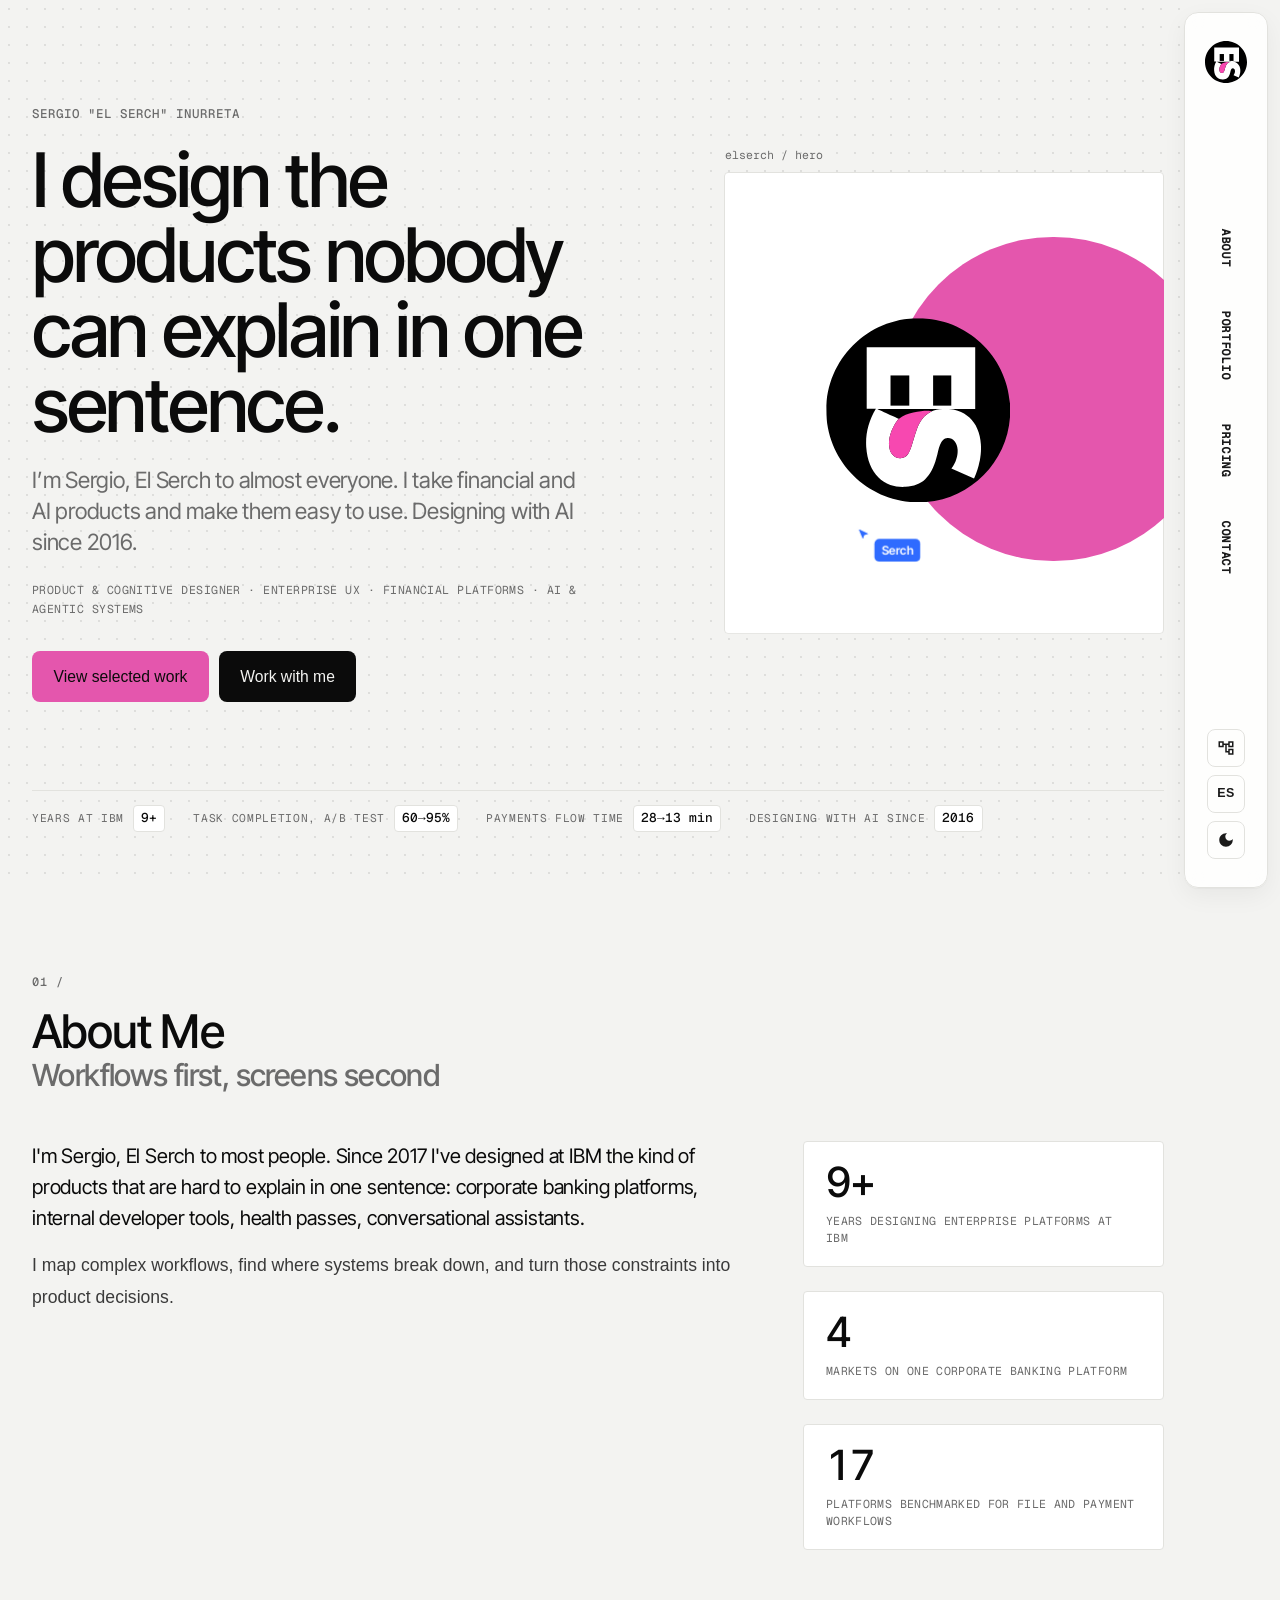
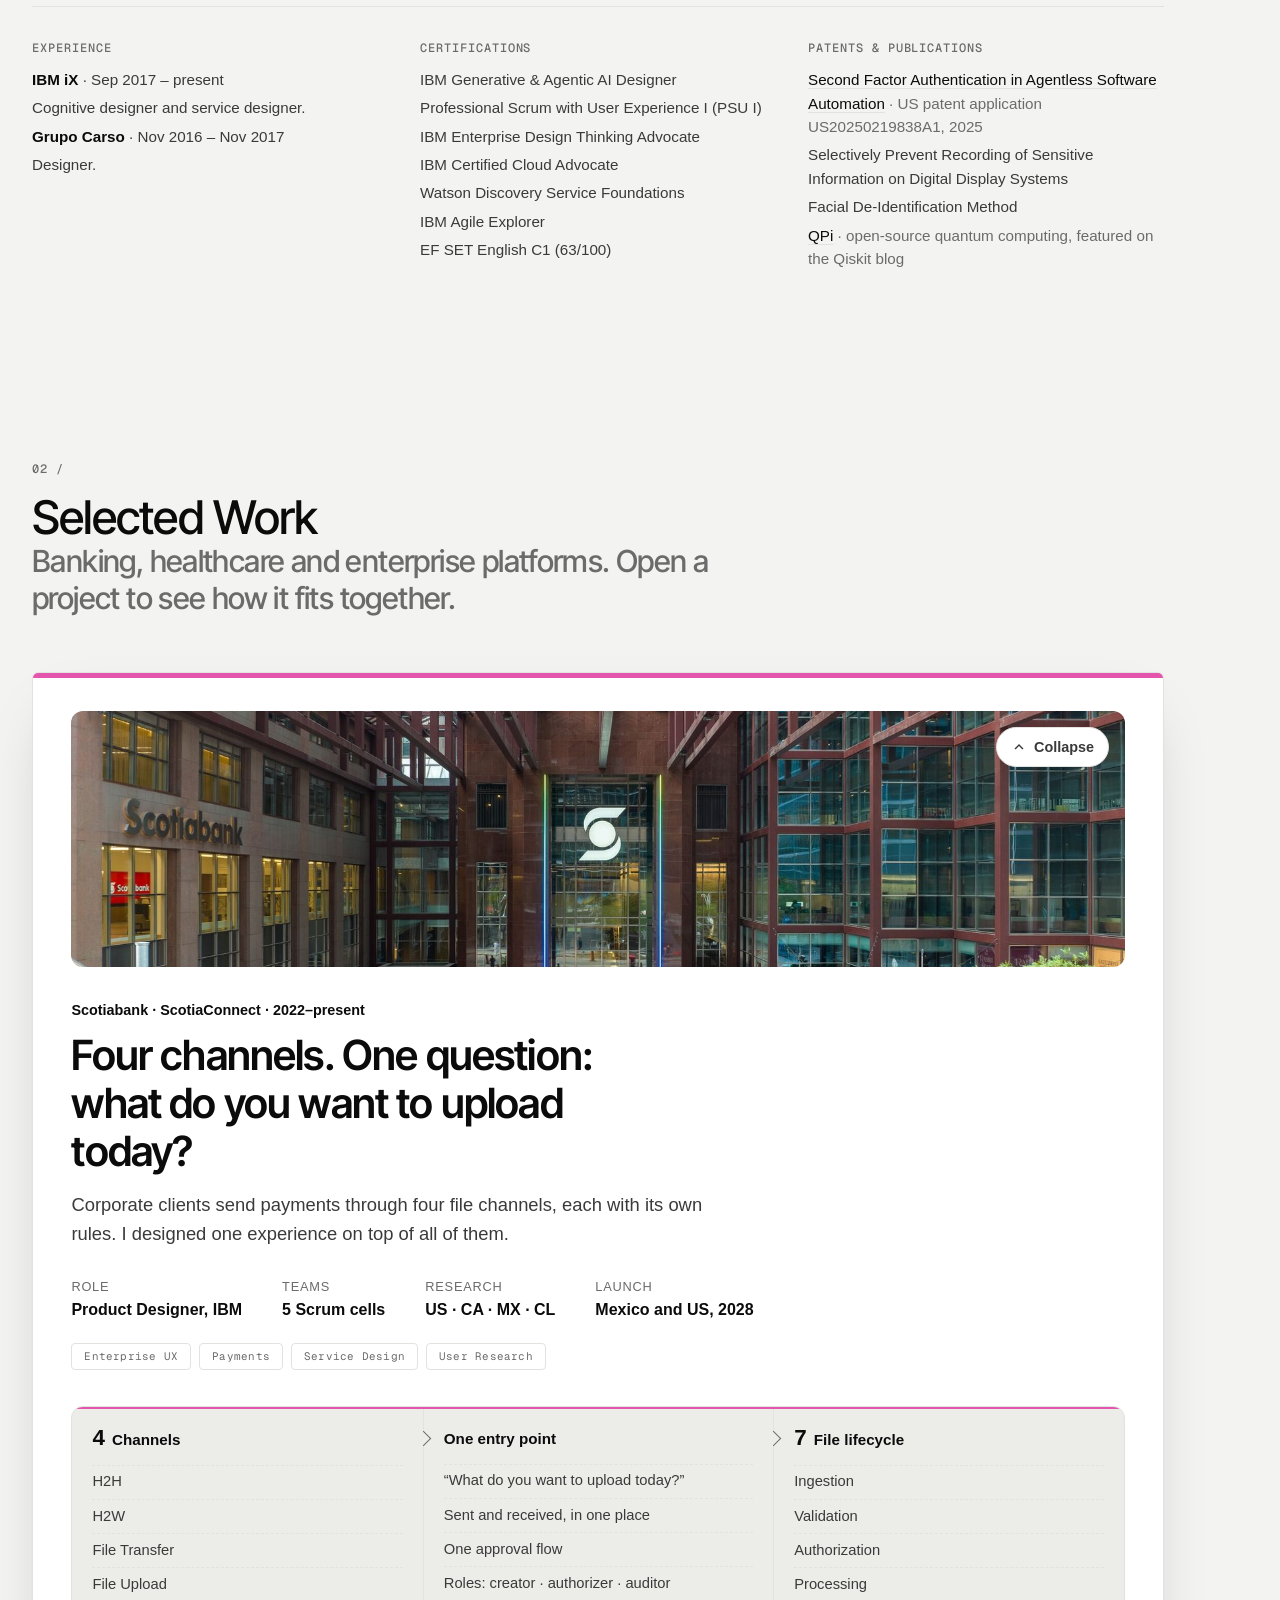
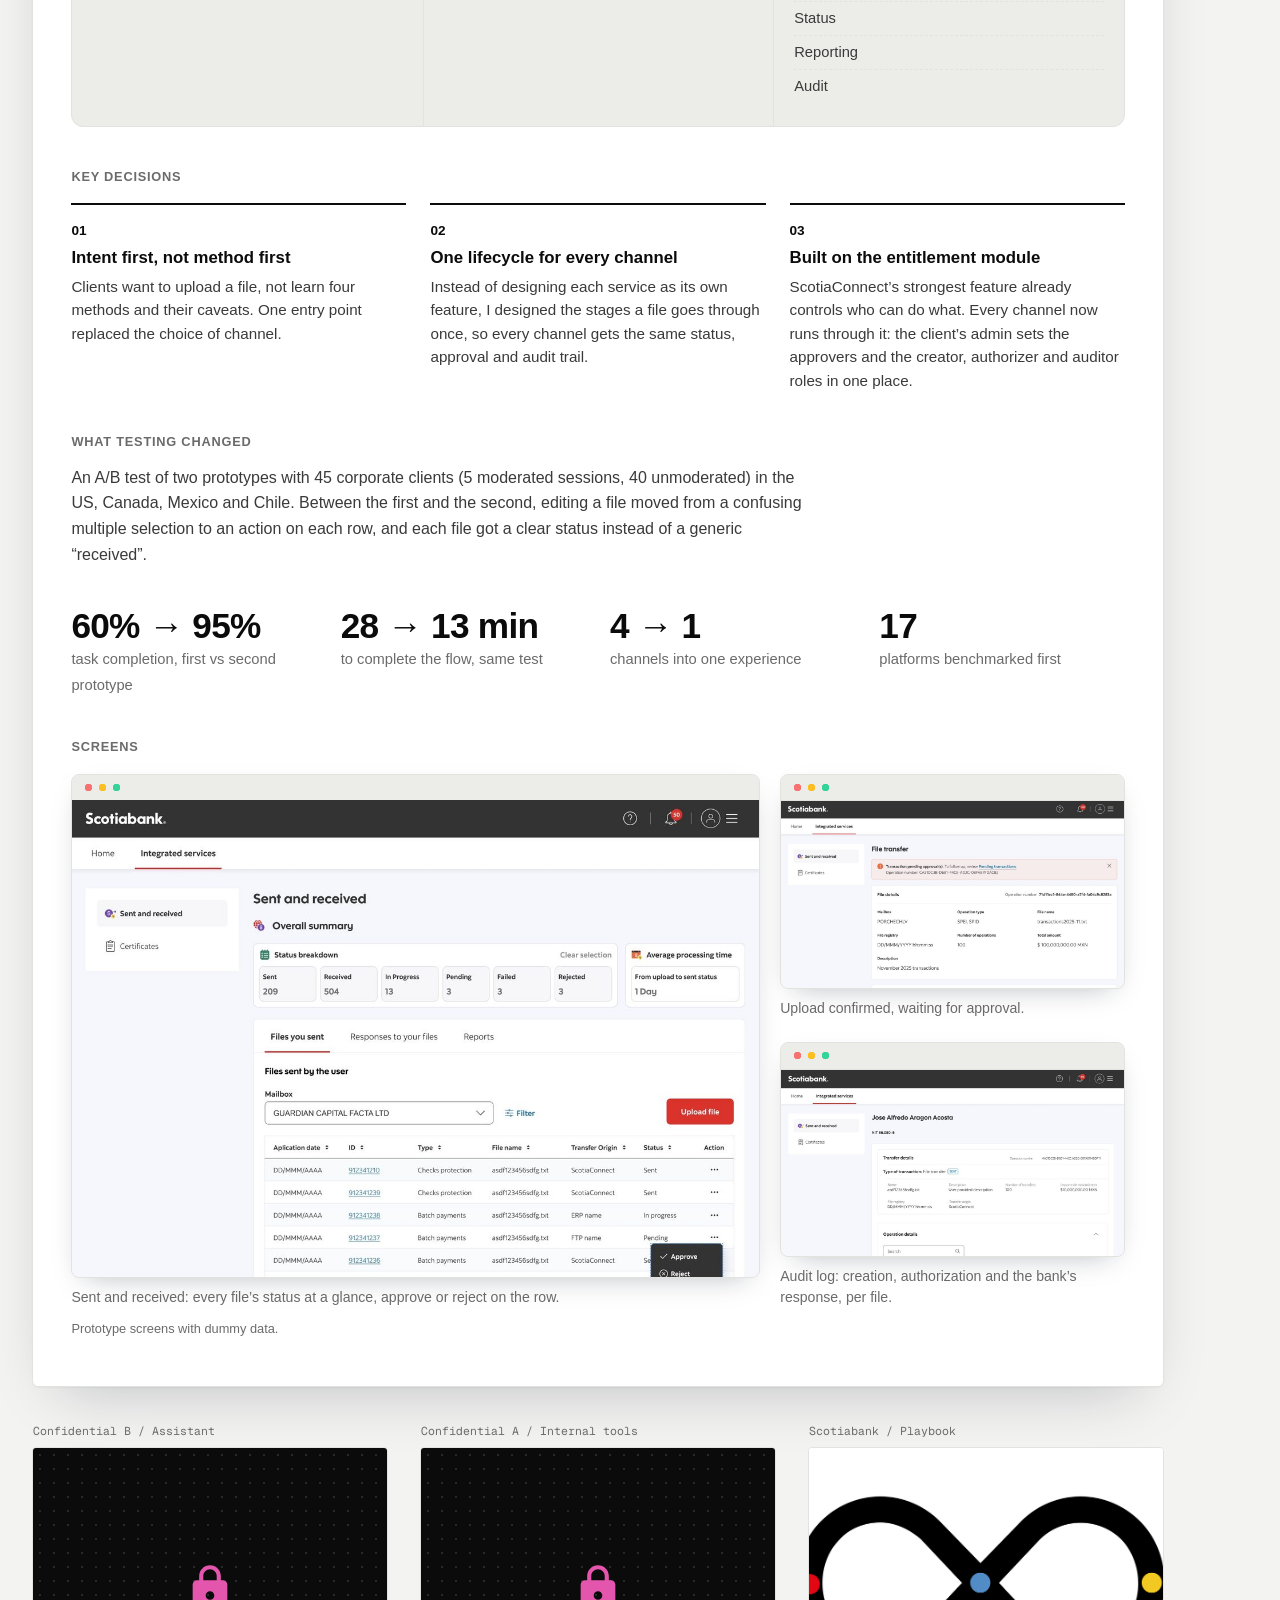
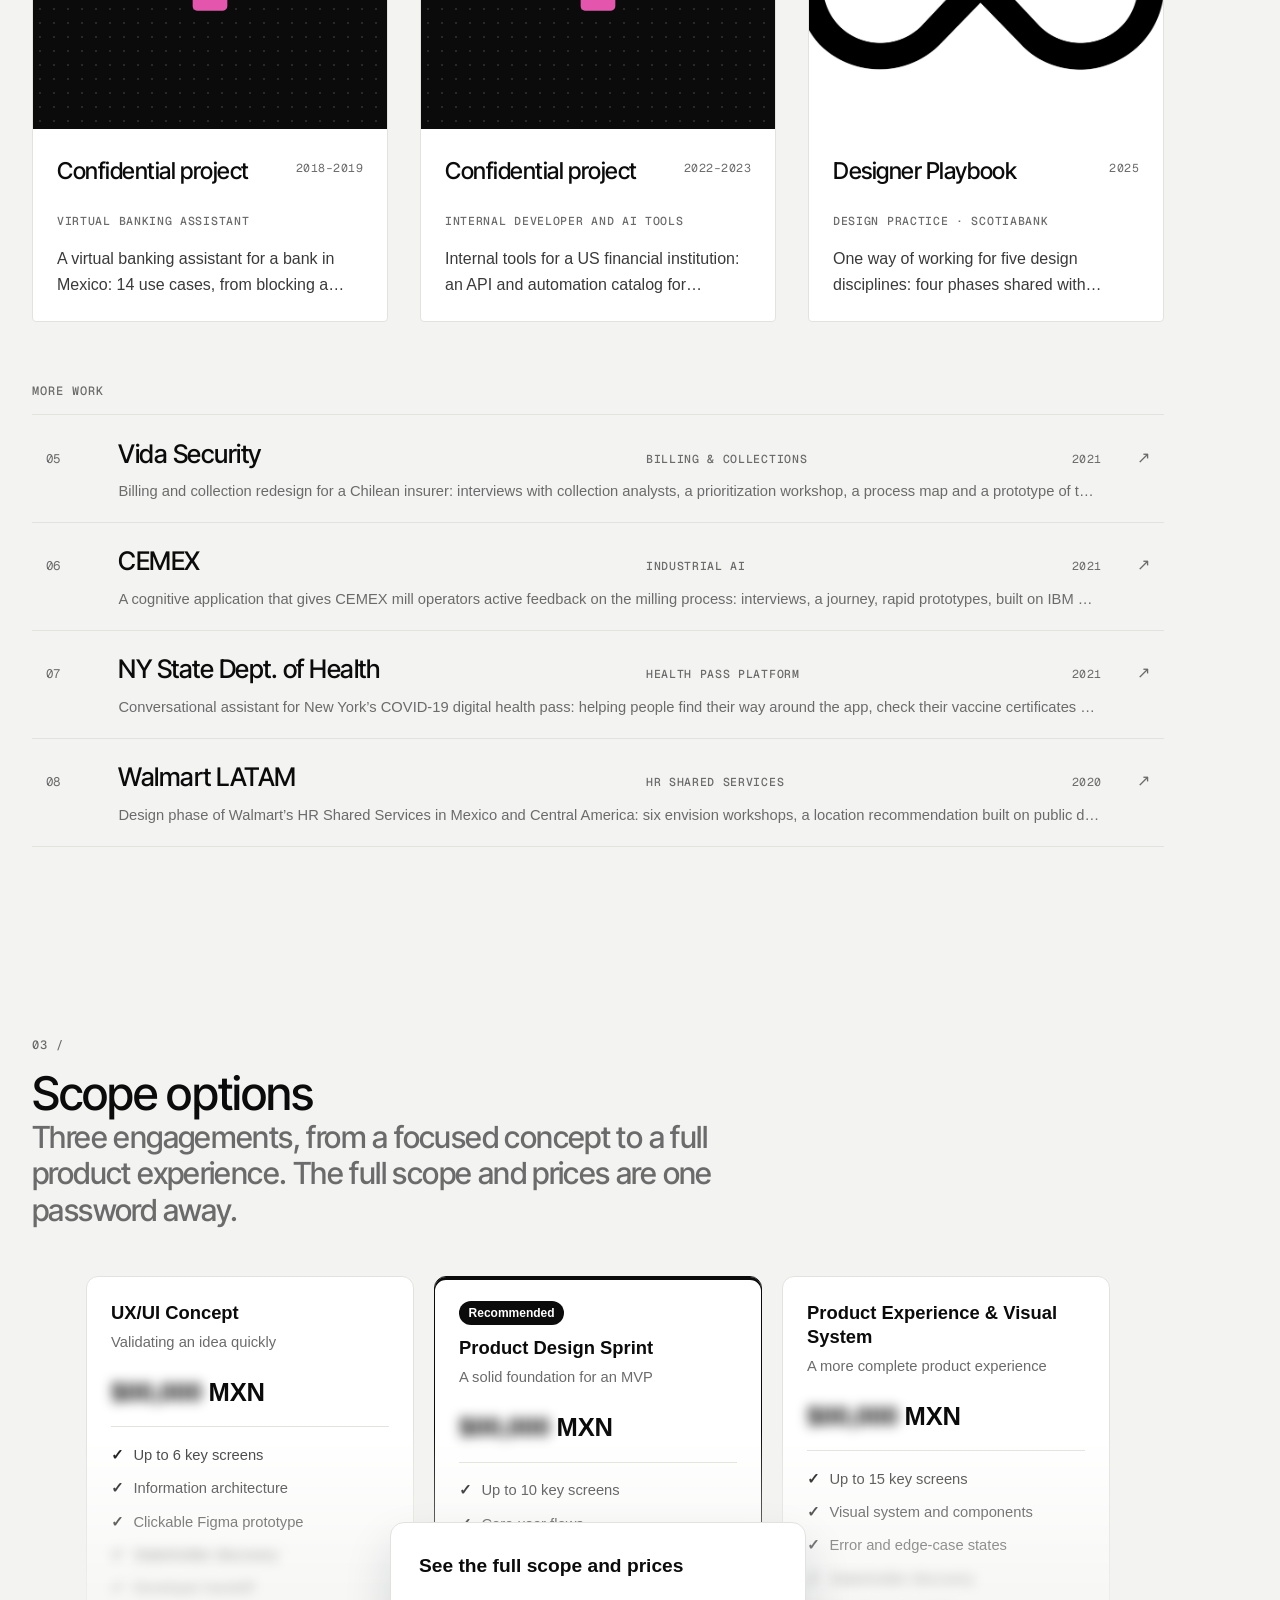
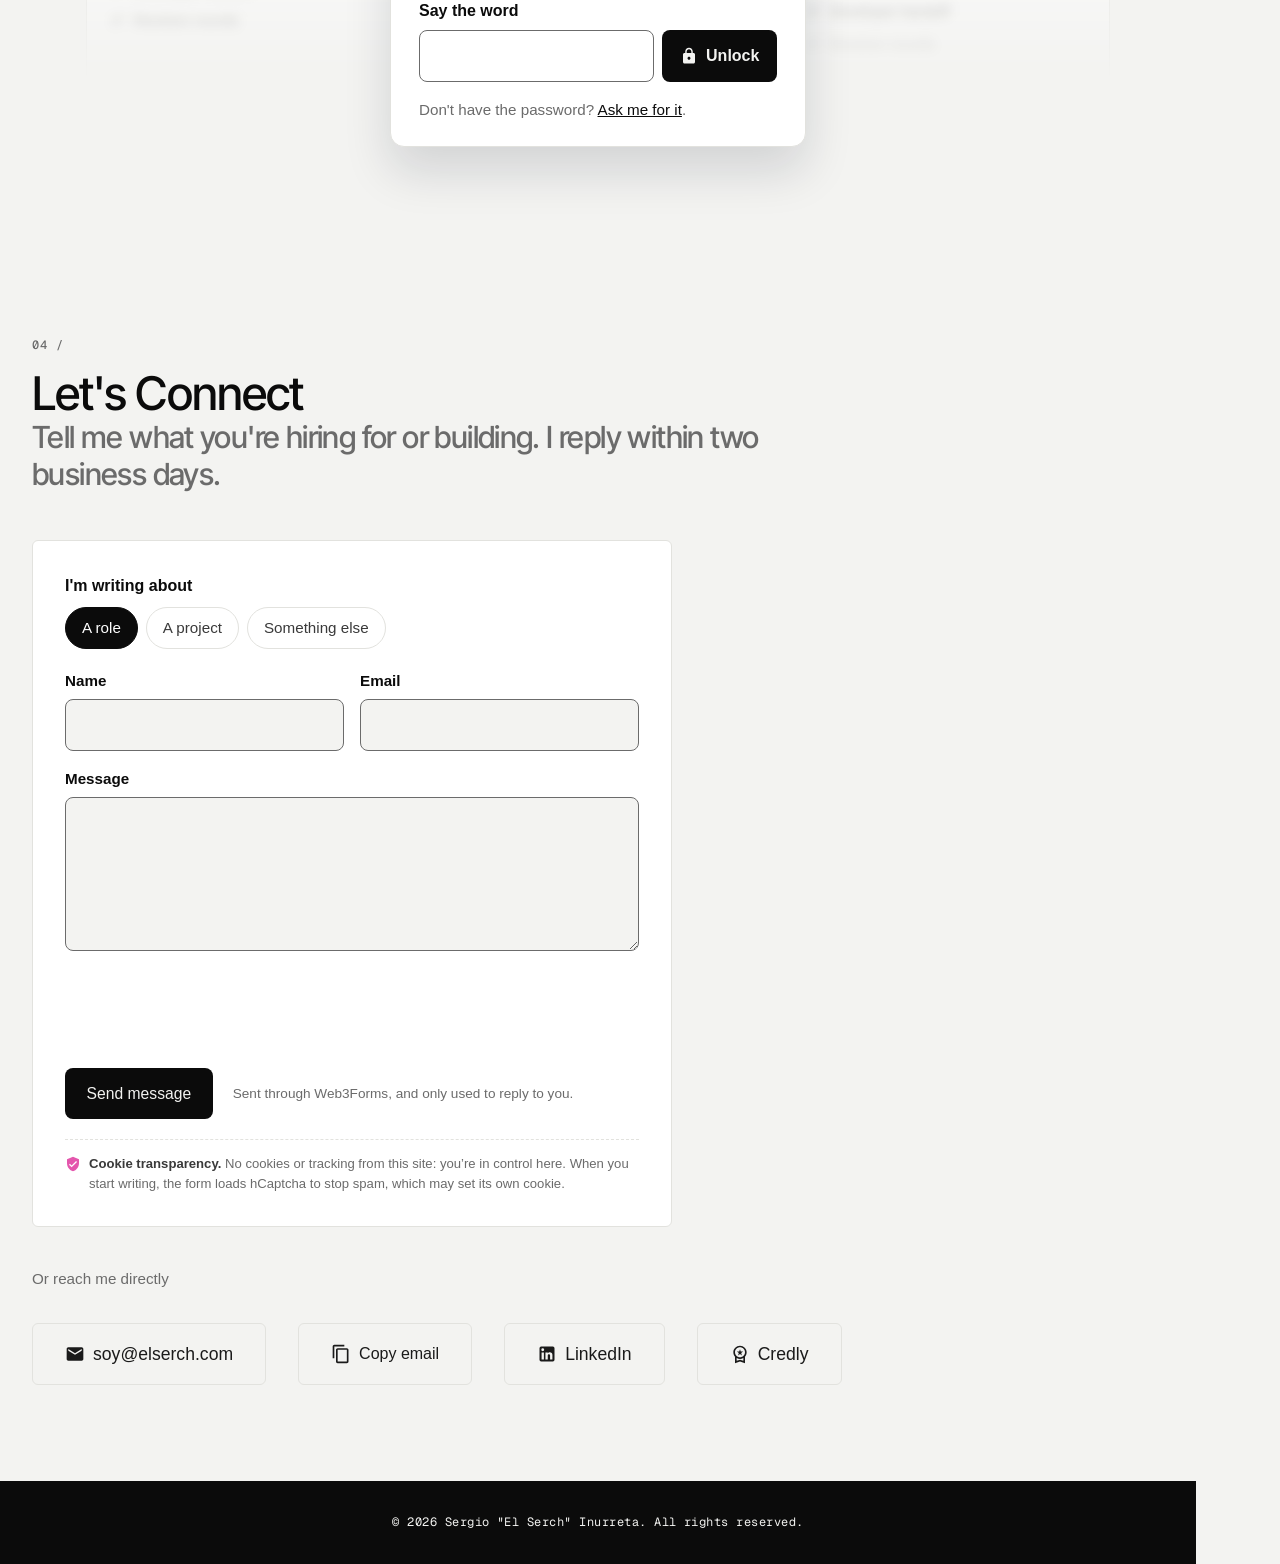
==== commit e454d6dc: "Numbers count up when they come into view (ticker, About, project stats) Co-Authored-By: Claude Opus" ====
--- a/index.html
+++ b/index.html
@@ -6866,6 +6866,61 @@
             }).observe(grid, { subtree: true, childList: true, attributes: true, attributeFilter: ['hidden'] });
         })();
 
+        // Numbers count up when they come into view: "60→95%" rolls from 60 to 95,
+        // "28→13 min" counts down, "9+" from 0, "2016" from 2000. The real values
+        // are in the HTML; this only animates on top (and not at all with reduced motion).
+        (function () {
+            if (!('IntersectionObserver' in window)) return;
+            if (window.matchMedia('(prefers-reduced-motion: reduce)').matches) return;
+            var SEL = '.hero-ticker dd, .stat-number, .panel-stats strong';
+            function plan(el) {
+                var text = el.textContent;
+                var nums = text.match(/\d+/g);
+                if (!nums || el.children.length) return null;
+                var last = nums.length - 1;
+                var to = parseInt(nums[last], 10);
+                var from = nums.length > 1 && /→/.test(text) ? parseInt(nums[0], 10)
+                    : to >= 1900 ? to - 16 : 0;
+                if (from === to) return null;
+                // split around the number being animated
+                var re = /\d+/g, m, i = 0, at = -1;
+                while ((m = re.exec(text))) { if (i === last) { at = m.index; break; } i++; }
+                return { before: text.slice(0, at), after: text.slice(at + nums[last].length), from: from, to: to, final: text };
+            }
+            function show(el, p, v) { el.textContent = p.before + v + p.after; }
+            function play(el) {
+                var p = el._count; if (!p) return;
+                var start = performance.now(), dur = 1100 + Math.min(600, Math.abs(p.to - p.from) * 12);
+                (function tick(now) {
+                    var k = Math.min(1, (now - start) / dur);
+                    var e = 1 - Math.pow(1 - k, 3);
+                    show(el, p, Math.round(p.from + (p.to - p.from) * e));
+                    if (k < 1) requestAnimationFrame(tick); else el.textContent = p.final;
+                })(start);
+            }
+            var io = new IntersectionObserver(function (entries) {
+                entries.forEach(function (e) {
+                    if (!e.isIntersecting) return;
+                    io.unobserve(e.target);
+                    // the hero ticker is on screen at load: give the eye a moment first
+                    setTimeout(play.bind(null, e.target), e.target.closest('.hero') ? 500 : 80);
+                });
+            }, { threshold: 0.6 });
+            function arm() {
+                [].forEach.call(document.querySelectorAll(SEL), function (el) {
+                    if (el._count !== undefined) return;
+                    el._count = plan(el);
+                    if (!el._count) return;
+                    el.style.fontVariantNumeric = 'tabular-nums';
+                    show(el, el._count, el._count.from);
+                    io.observe(el);
+                });
+            }
+            arm();
+            // panels unlocked later (NDA) bring their own numbers
+            new MutationObserver(arm).observe(document.getElementById('portfolio') || document.body, { childList: true, subtree: true });
+        })();
+
         // Workflows draw themselves as they scroll into view.
         (function () {
             if (!('IntersectionObserver' in window)) return;
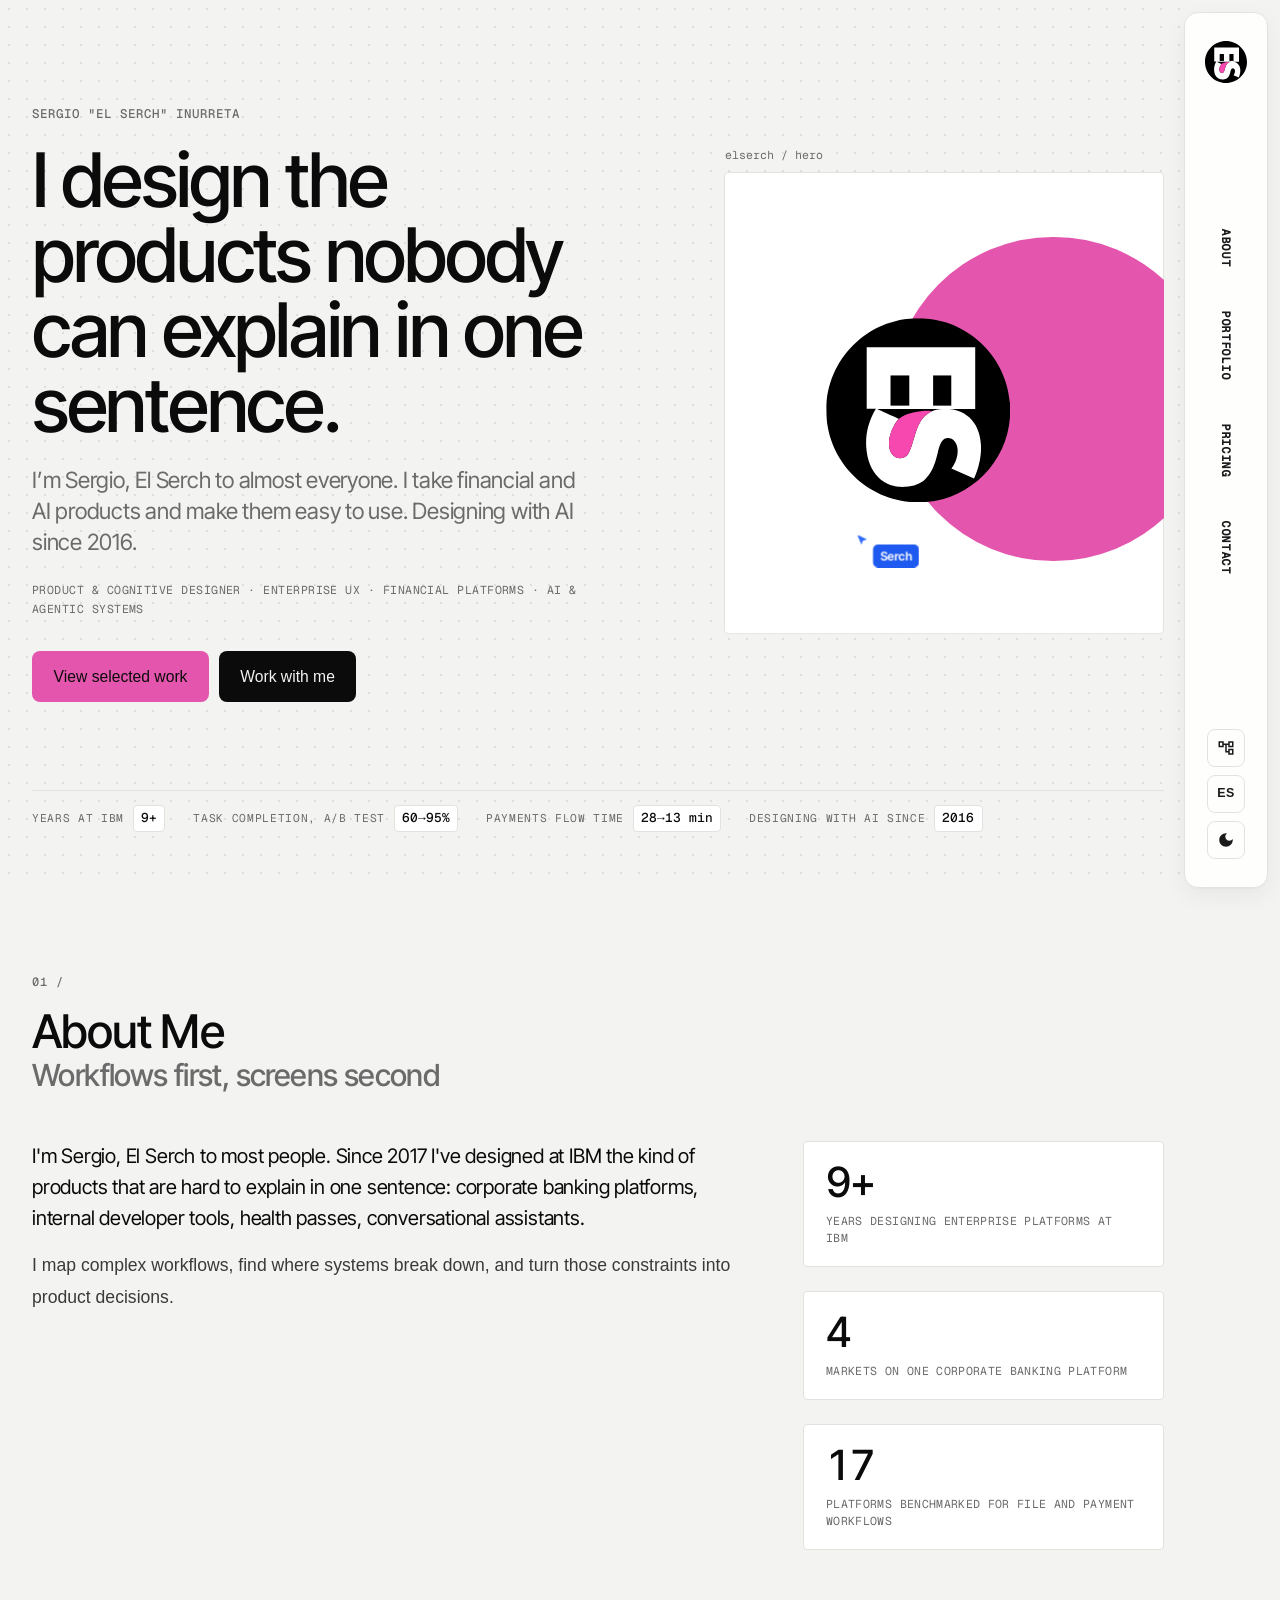
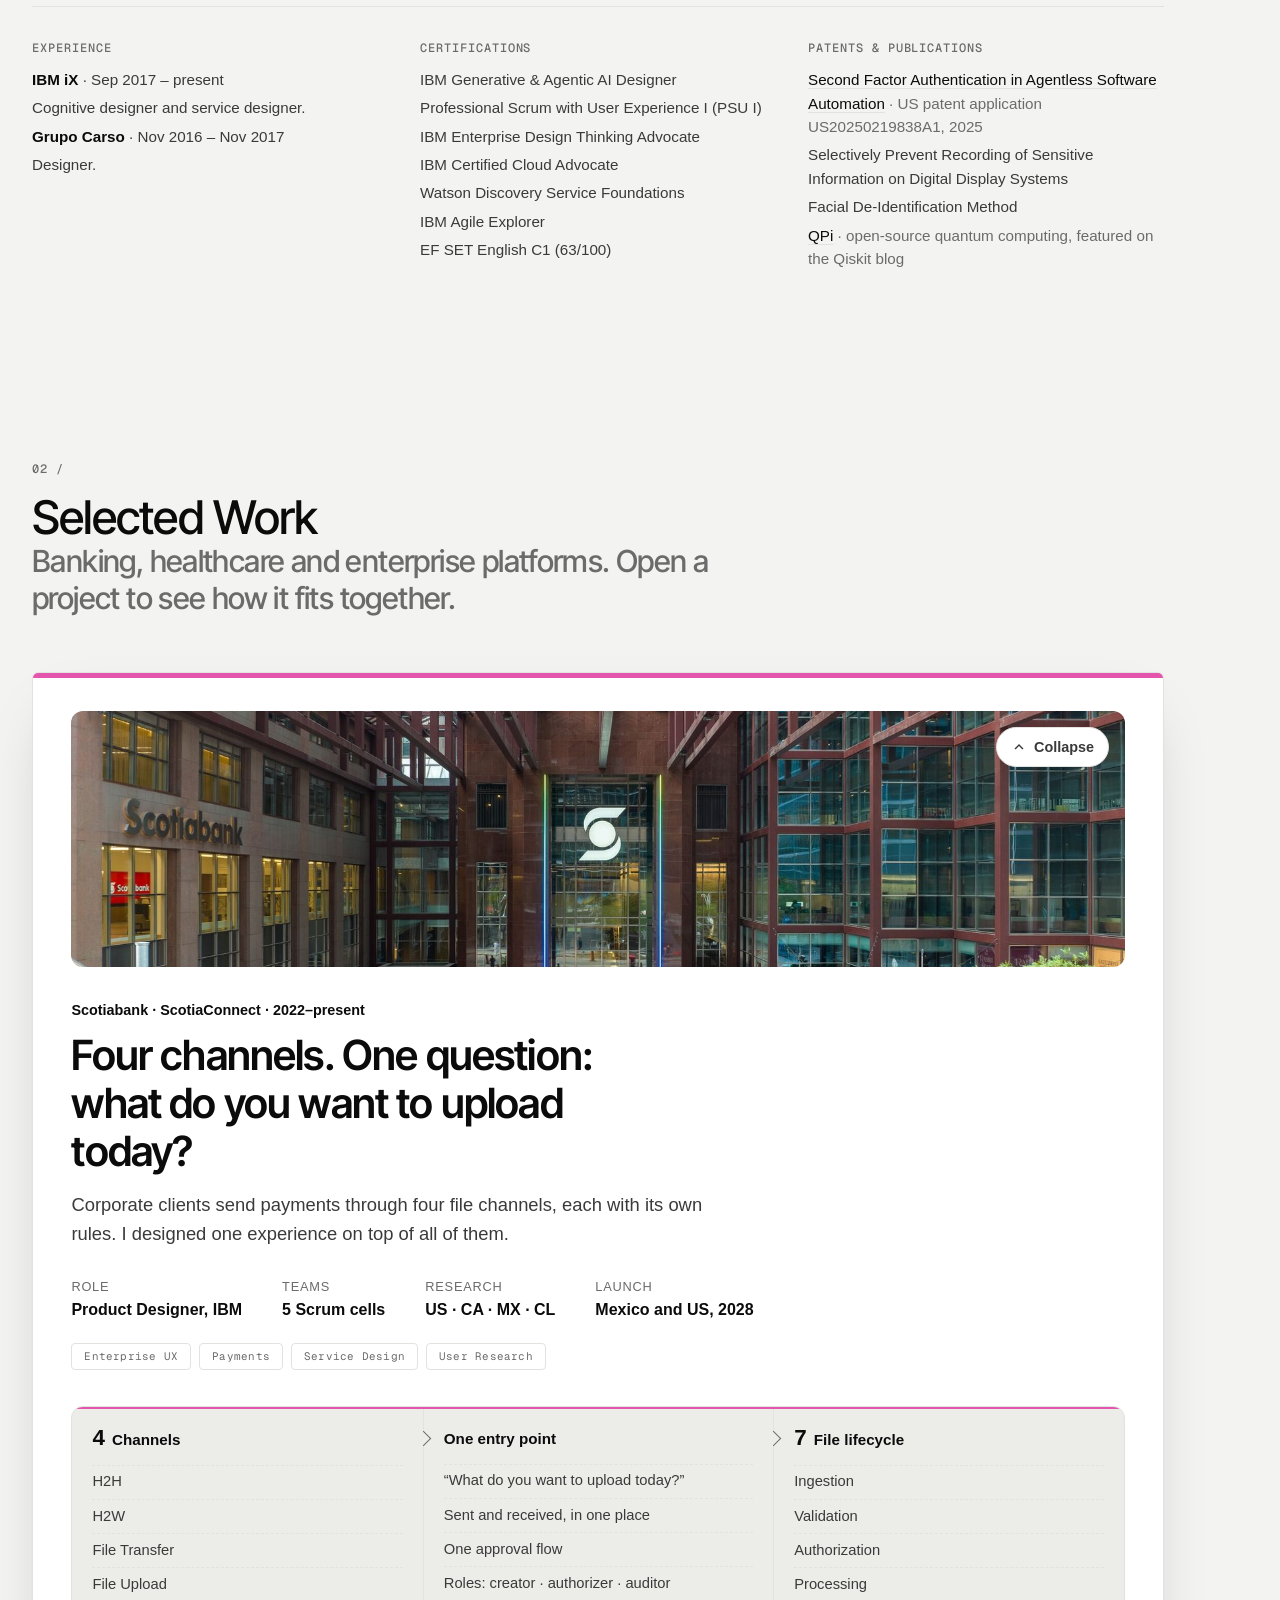
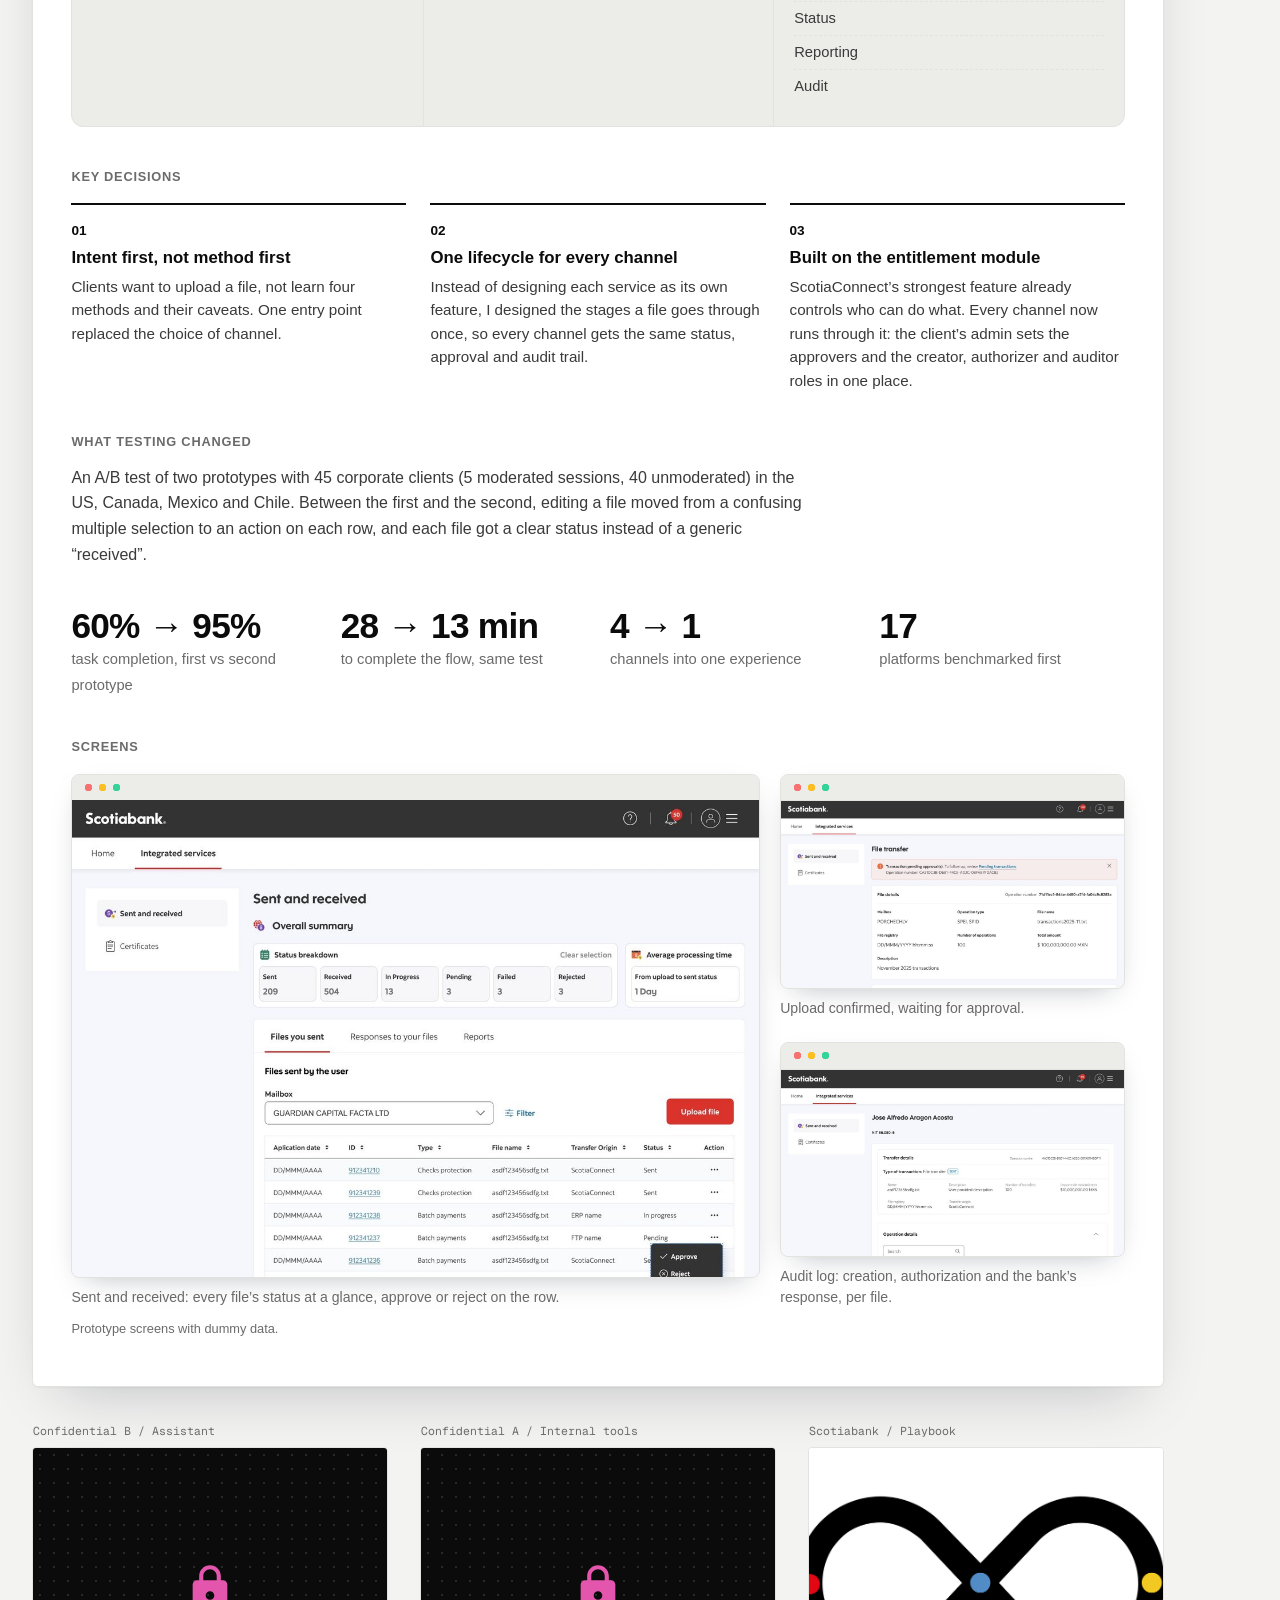
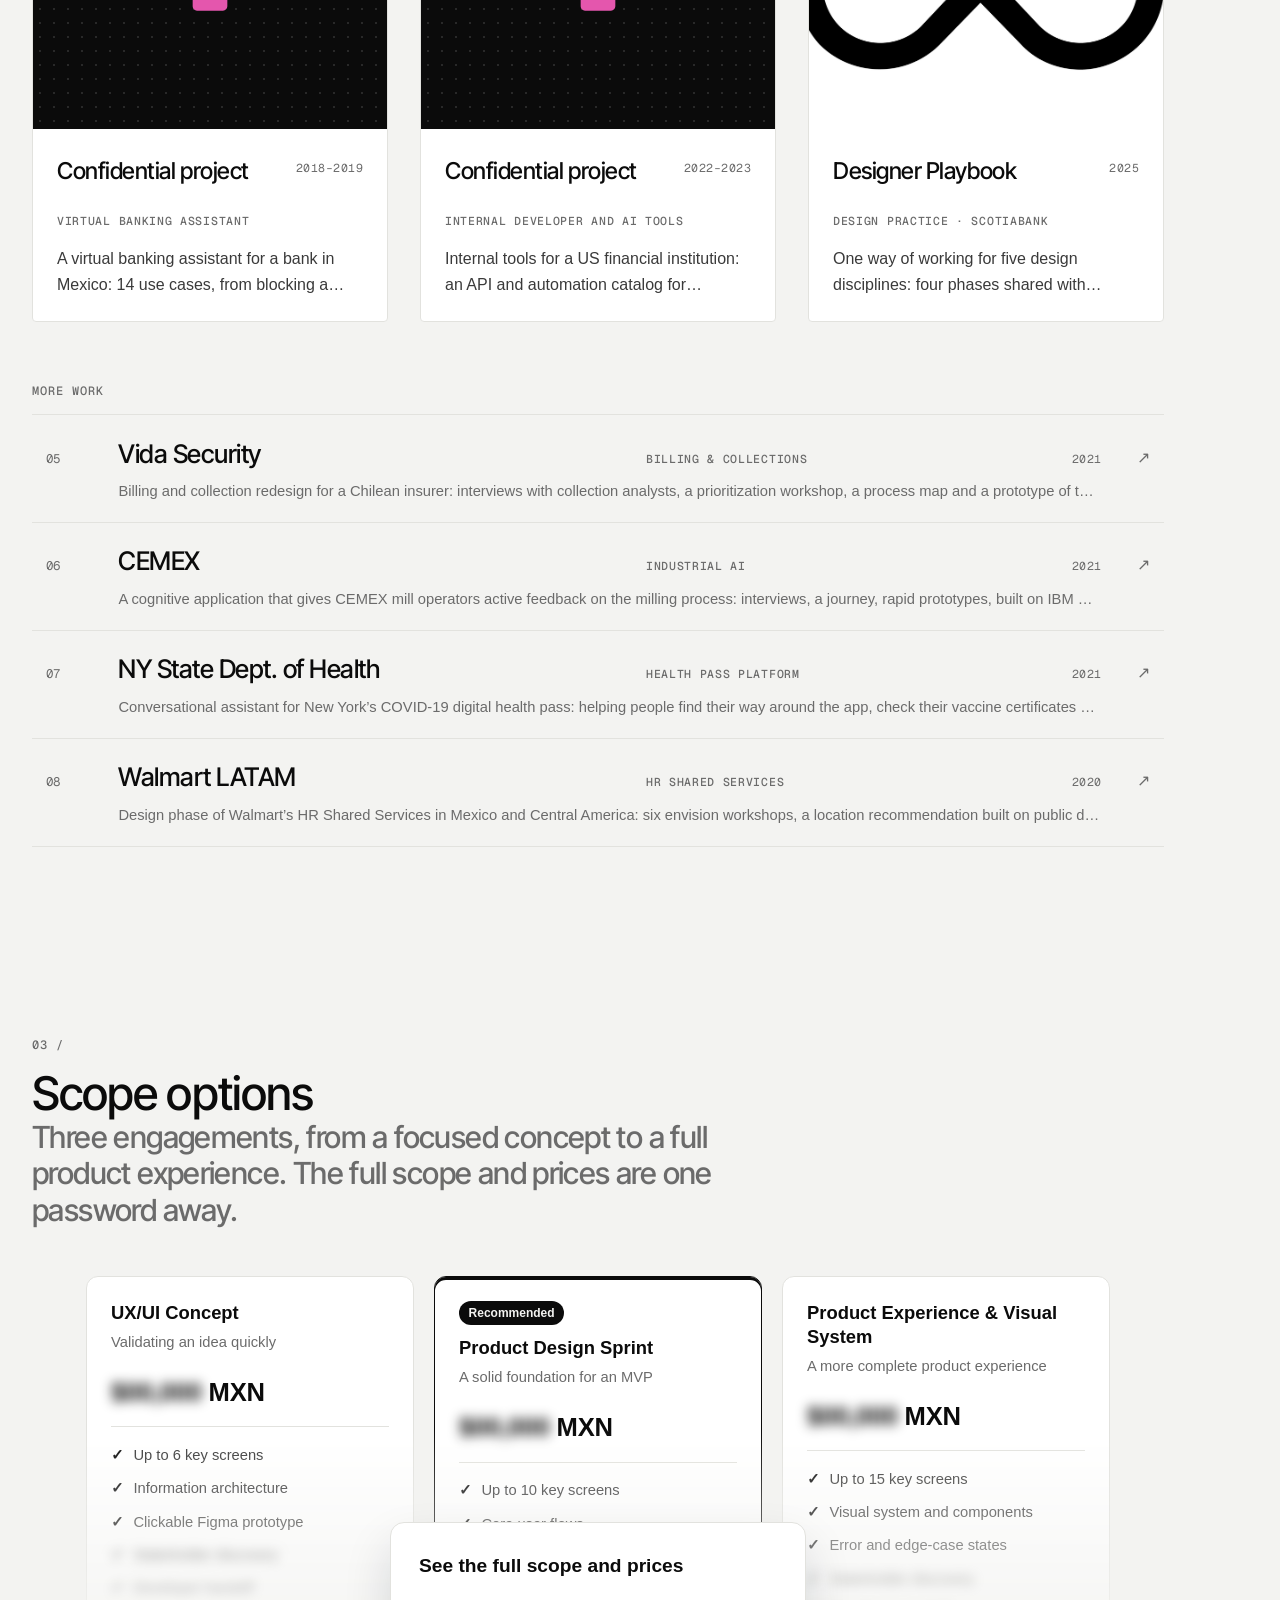
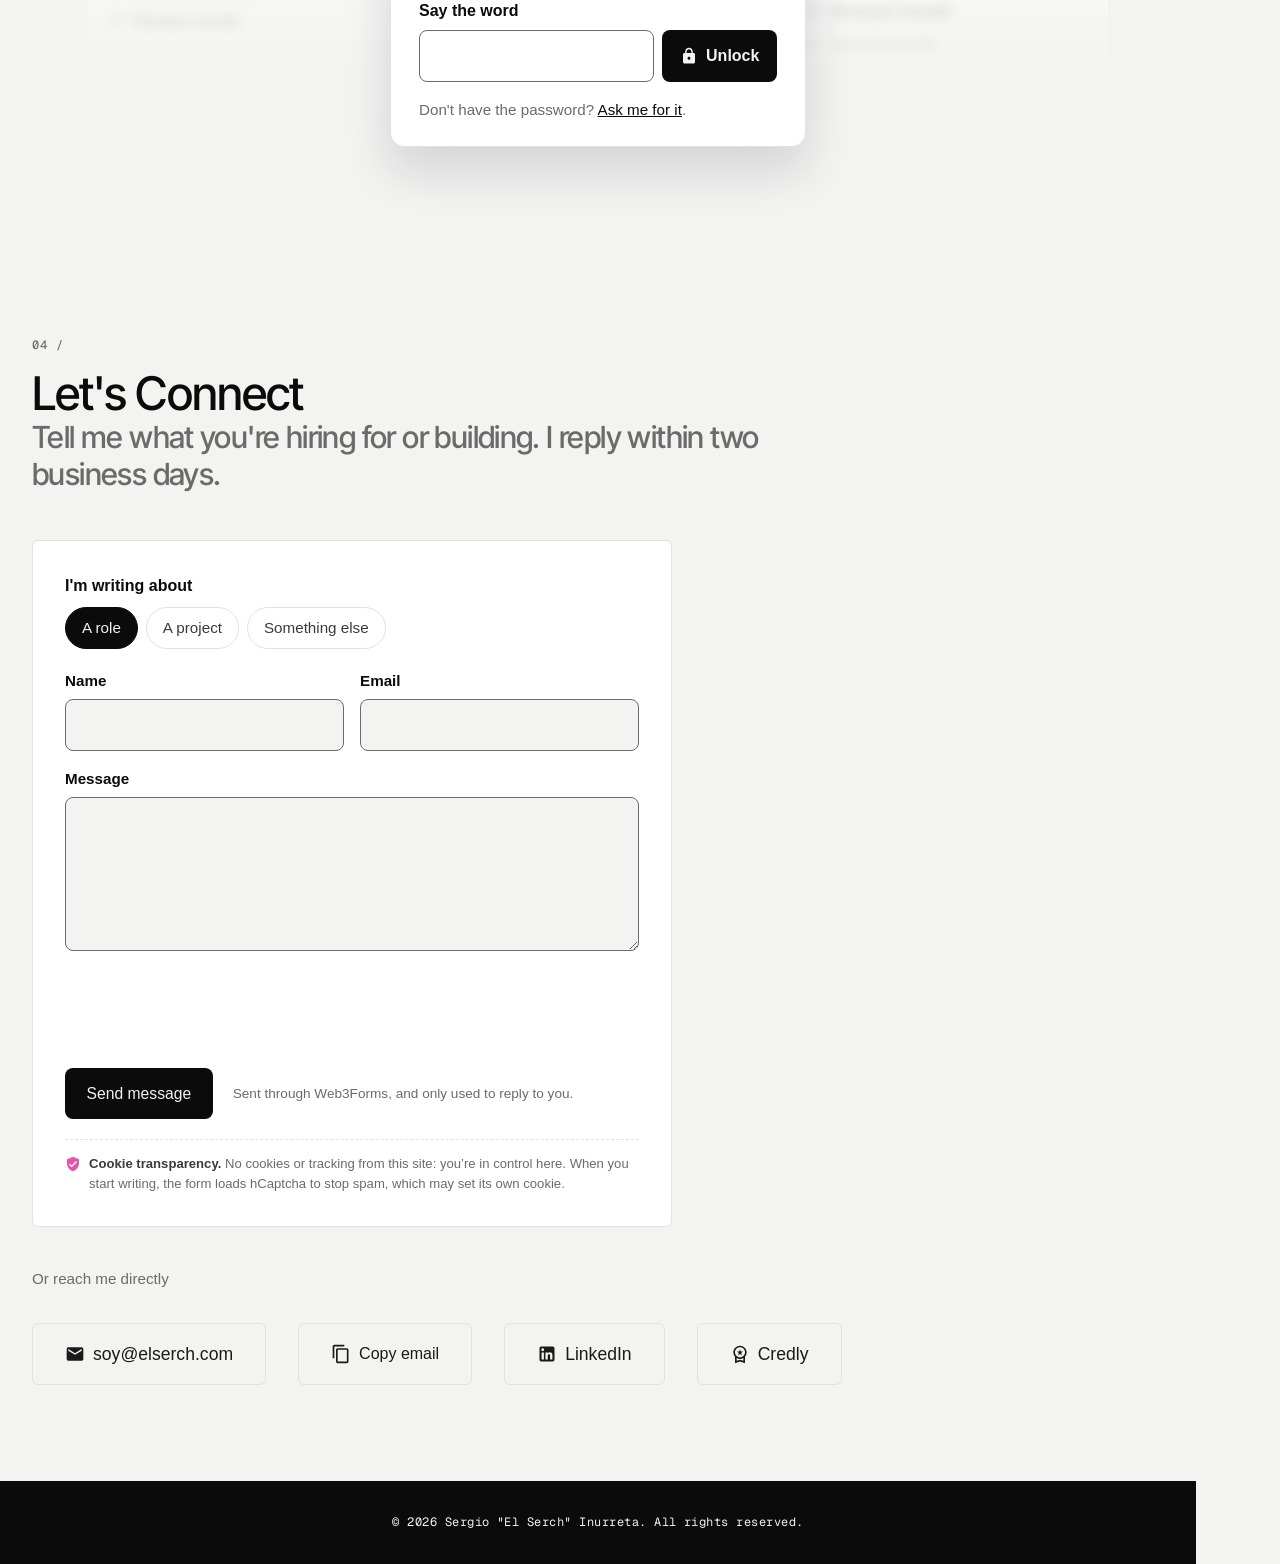
==== commit 81774e30: "Fix dark-mode contrast regressions (selected chips, pricing badge), add <main> landmark, drop last p" ====
--- a/index.html
+++ b/index.html
@@ -781,7 +781,7 @@
             padding: 0.15rem 0.6rem;
             border-radius: 999px;
             background: var(--accent);
-            color: #fff;
+            color: var(--bg);
             font-size: 0.75rem;
             font-weight: 700;
         }
@@ -1234,8 +1234,8 @@
             margin-bottom: 2rem;
             border-radius: 12px;
             overflow: hidden;
-            background: linear-gradient(135deg, #667eea 0%, #764ba2 100%);
-            color: #fff;
+            background: #0b0b0b;
+            color: #f3f3f1;
             font-size: clamp(3rem, 2rem + 4vw, 5.5rem);
             font-weight: 800;
             letter-spacing: 0.02em;
@@ -1985,7 +1985,7 @@
         .cf-reason input:checked + span {
             border-color: var(--accent);
             background: var(--accent);
-            color: #fff;
+            color: var(--bg);
         }
 
         .cf-reason input:focus-visible + span {
@@ -3963,7 +3963,7 @@
             max-width: 280px;
             padding: 6px 10px 7px;
             border-radius: 2px 12px 12px 12px;
-            background: var(--select);
+            background: #1f5af0;
             color: #fff;
             font-family: var(--display);
             font-size: 0.82rem;
@@ -4074,7 +4074,7 @@
             align-self: flex-start;
             padding: 2px 7px;
             border-radius: 5px;
-            background: var(--select);
+            background: var(--select-ink, #1f5af0);
             color: #fff;
             font-family: var(--display);
             font-size: 0.75rem;
@@ -4543,6 +4543,7 @@
     </nav>
 
     <!-- Hero Section -->
+    <main id="main">
     <section class="hero">
         <span class="hero-cursor" aria-hidden="true"><span class="hc-body"><svg viewBox="0 0 16 16"><path d="M1 1l5.5 13 1.8-5.2L13.5 7z"/></svg><span class="hc-hand">✋</span><span class="hc-tag"><b>Serch</b><span class="hc-chat"></span></span></span></span>
         <div class="container hero-grid">
@@ -4991,6 +4992,8 @@
     </section>
 
     <!-- Footer -->
+    </main>
+
     <footer>
         <div class="container">
             <p><span lang="en">&copy; 2026 Sergio "El Serch" Inurreta. All rights reserved.</span><span lang="es">&copy; 2026 Sergio "El Serch" Inurreta. Todos los derechos reservados.</span></p>
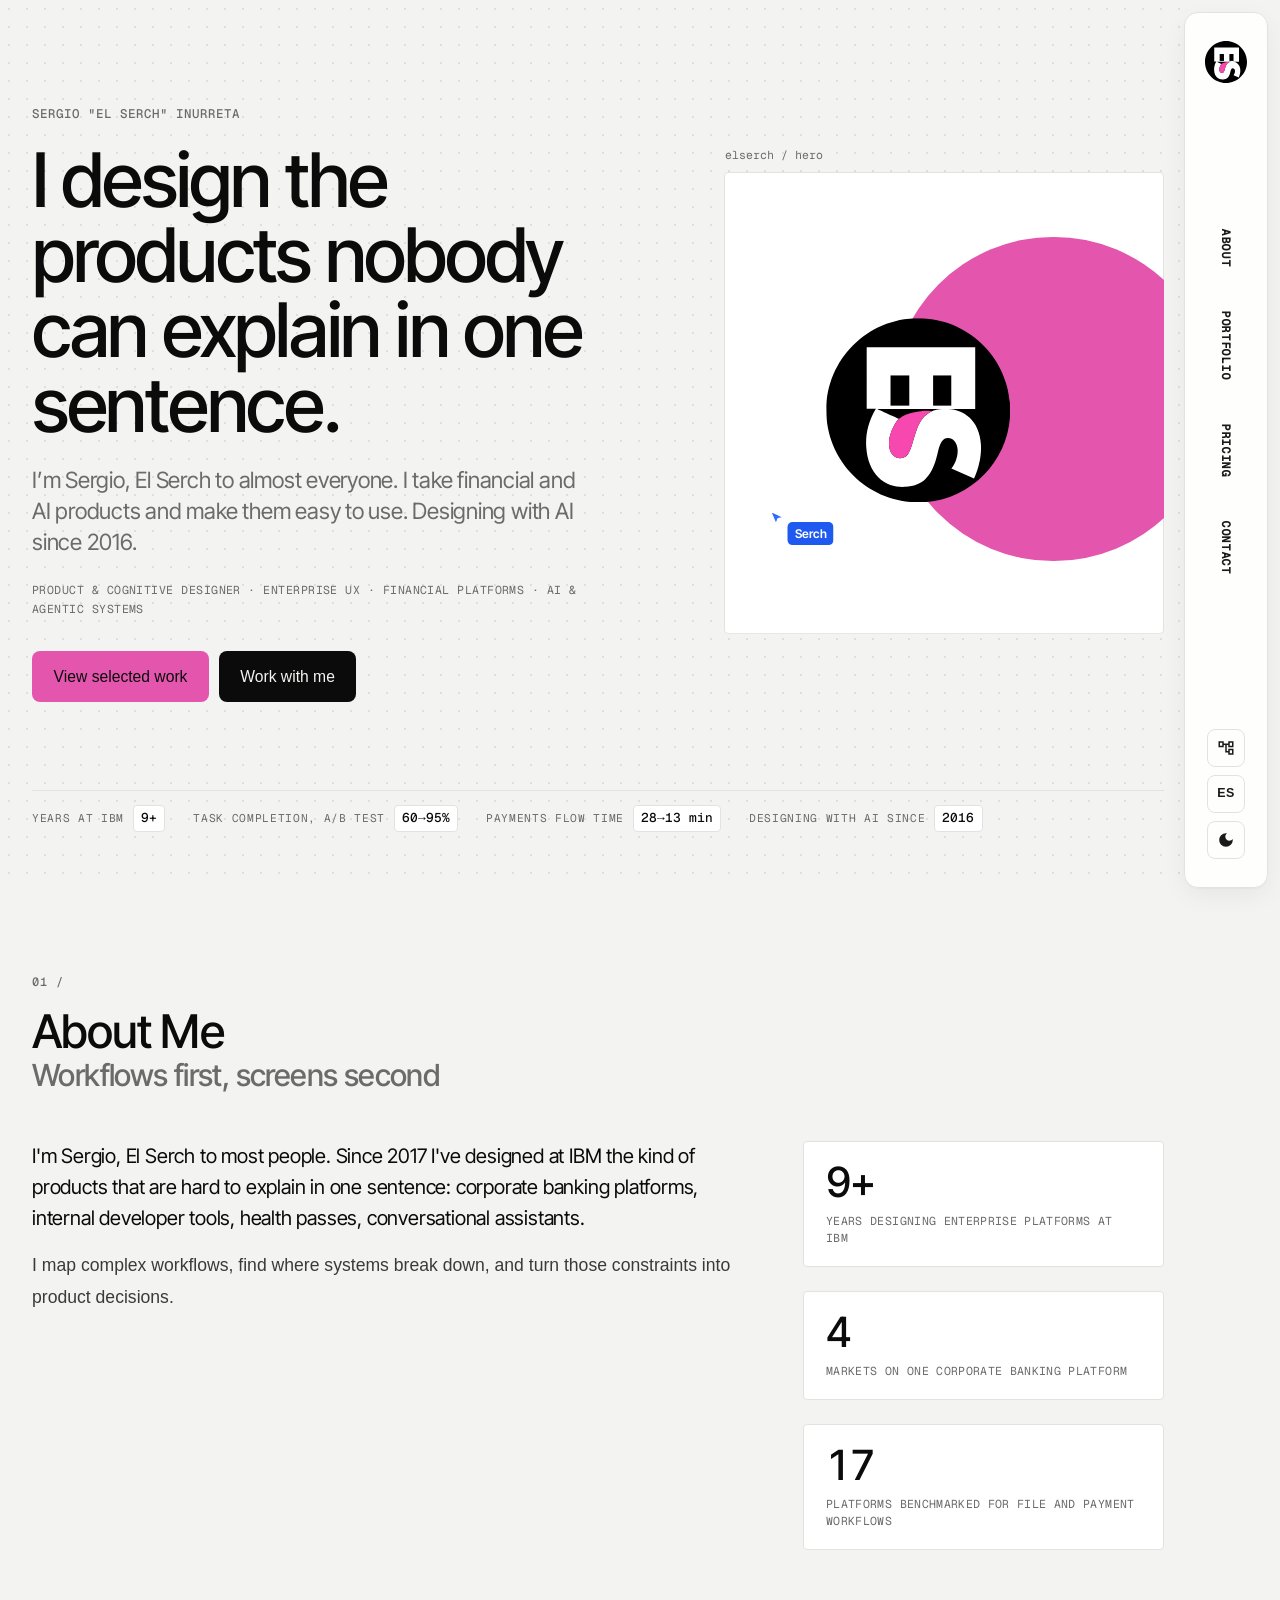
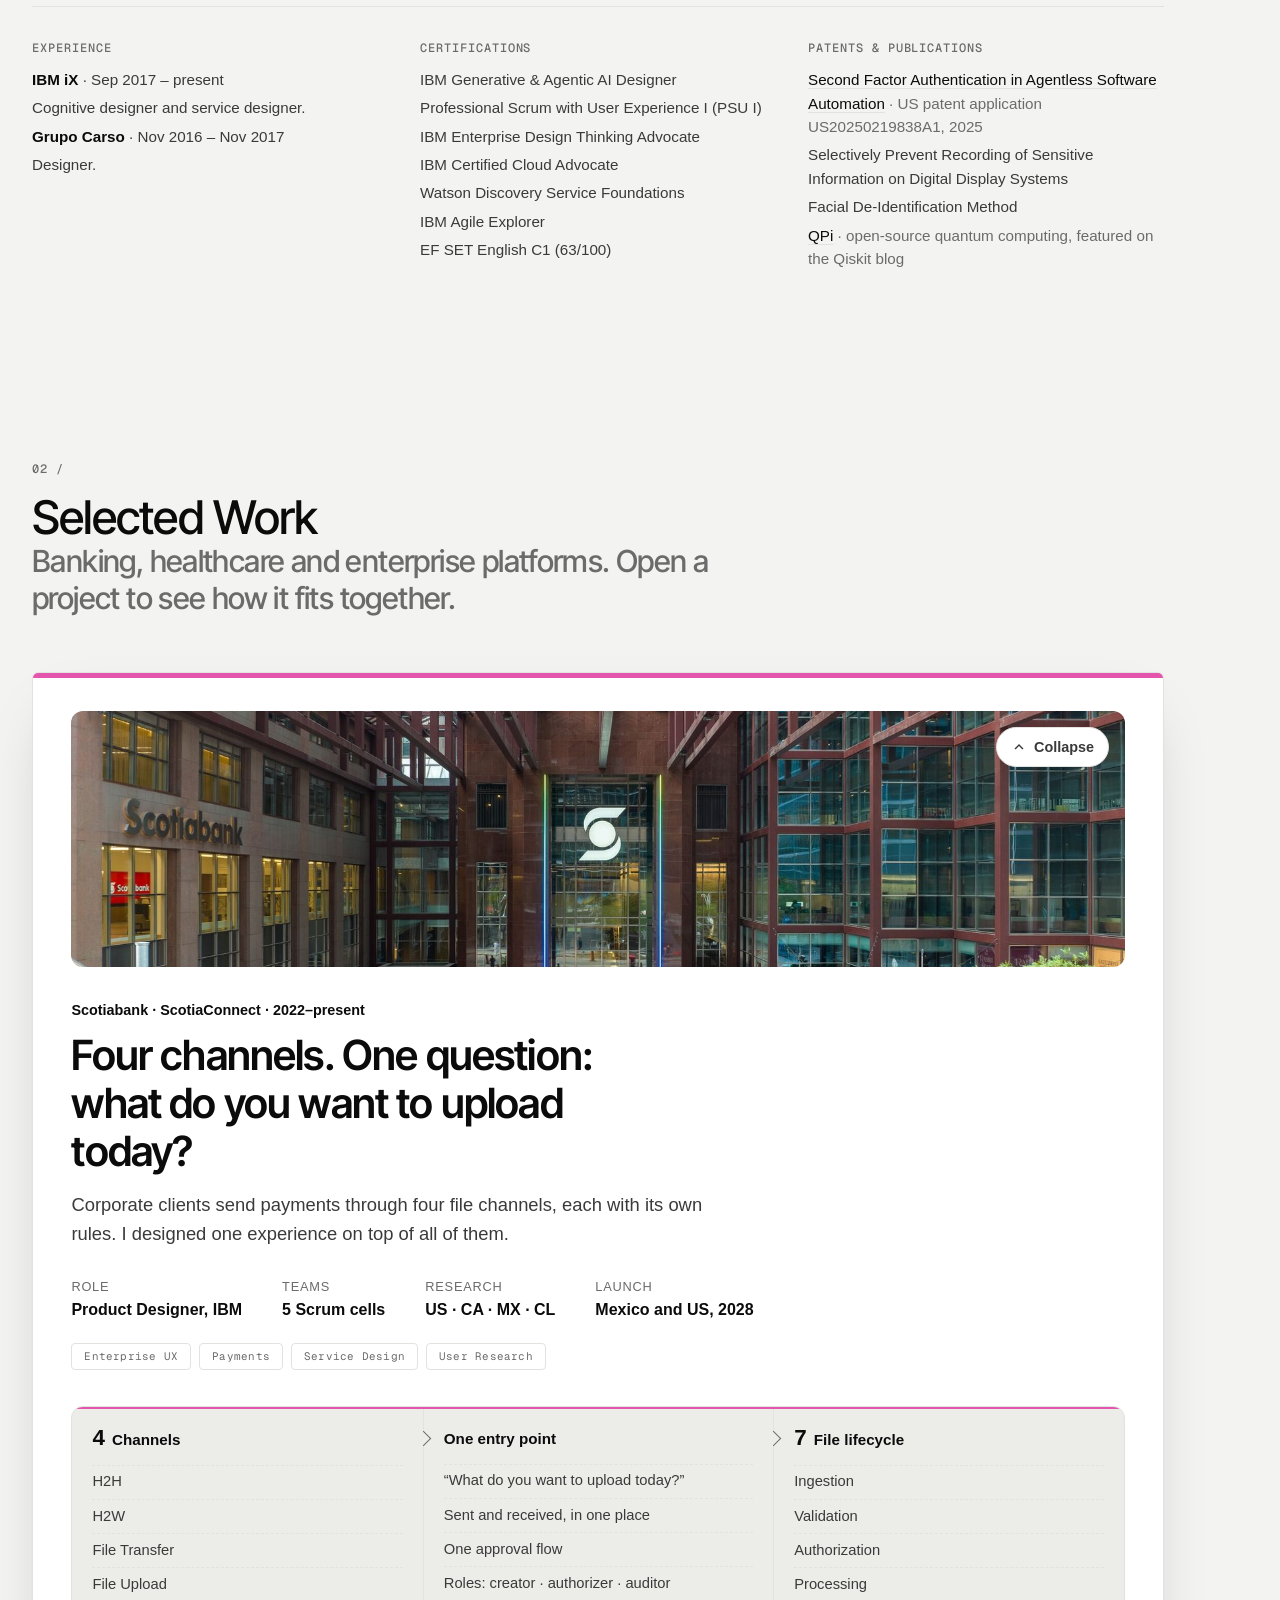
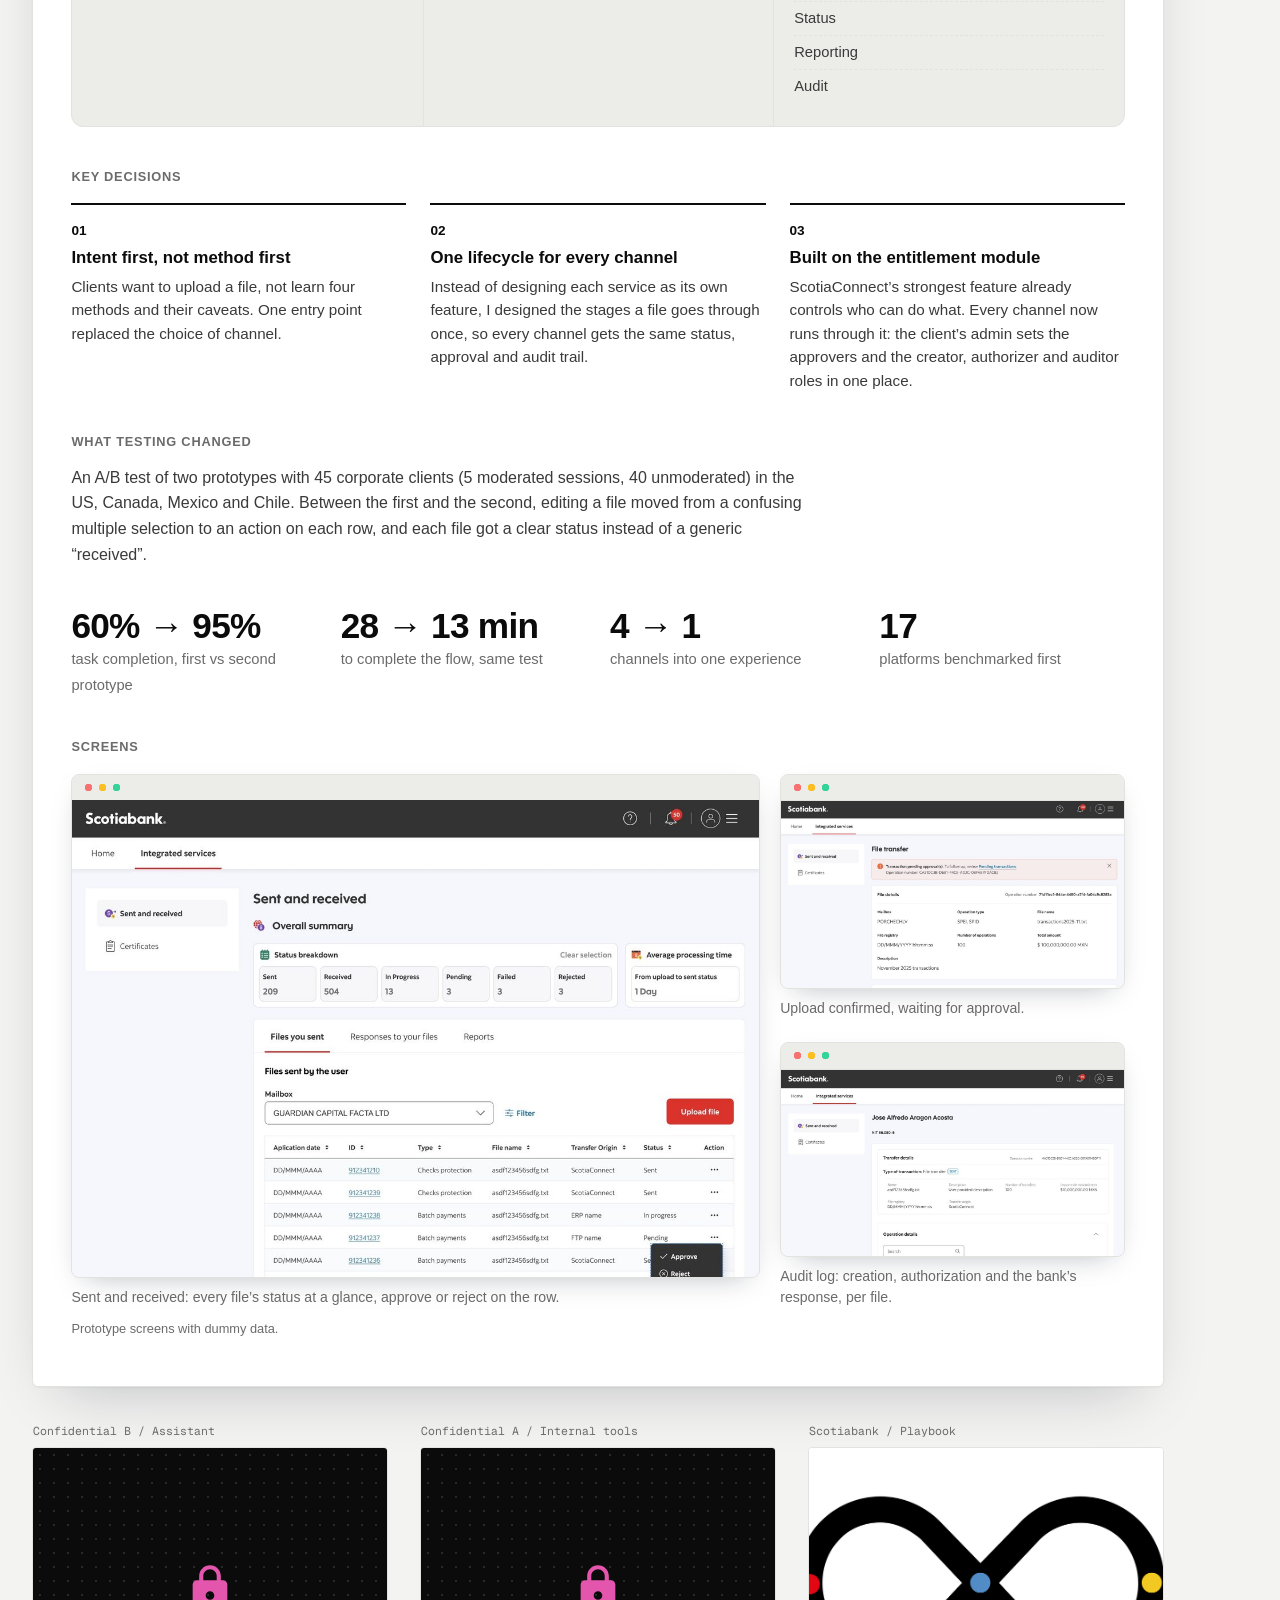
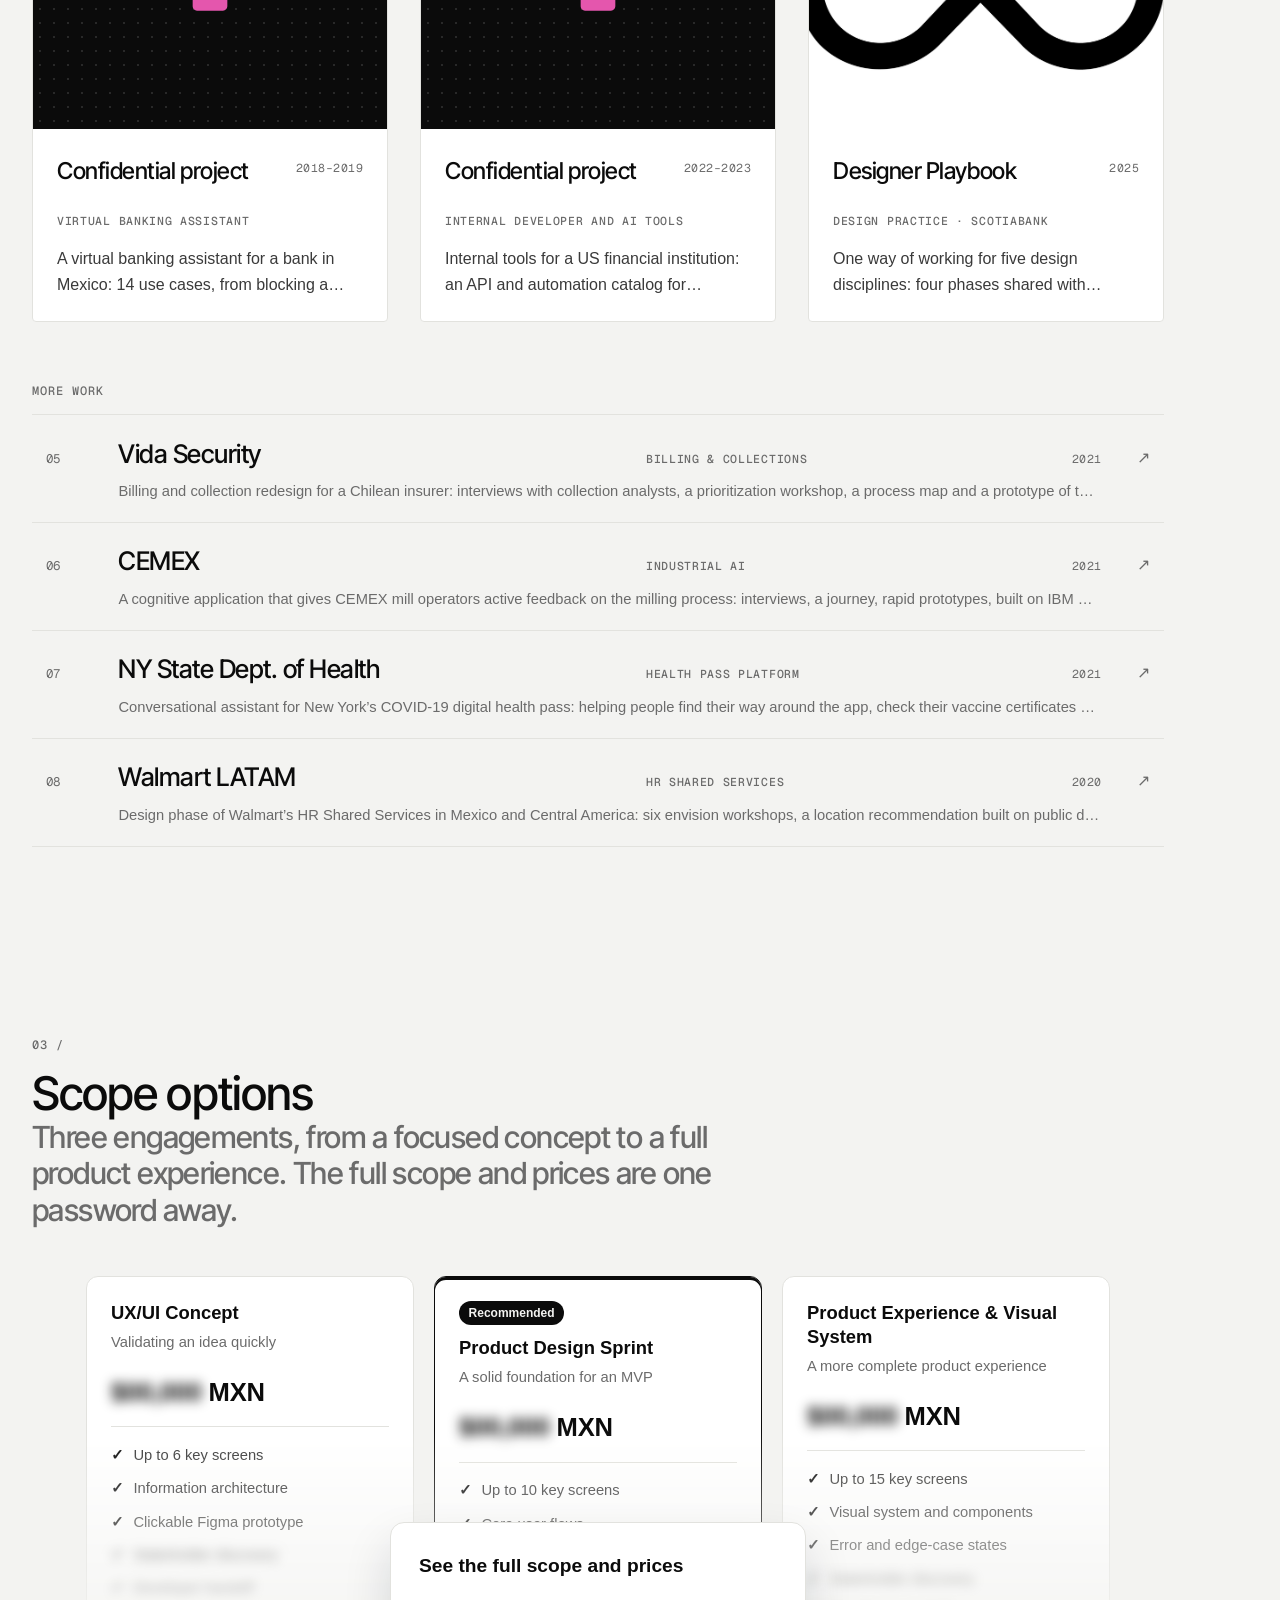
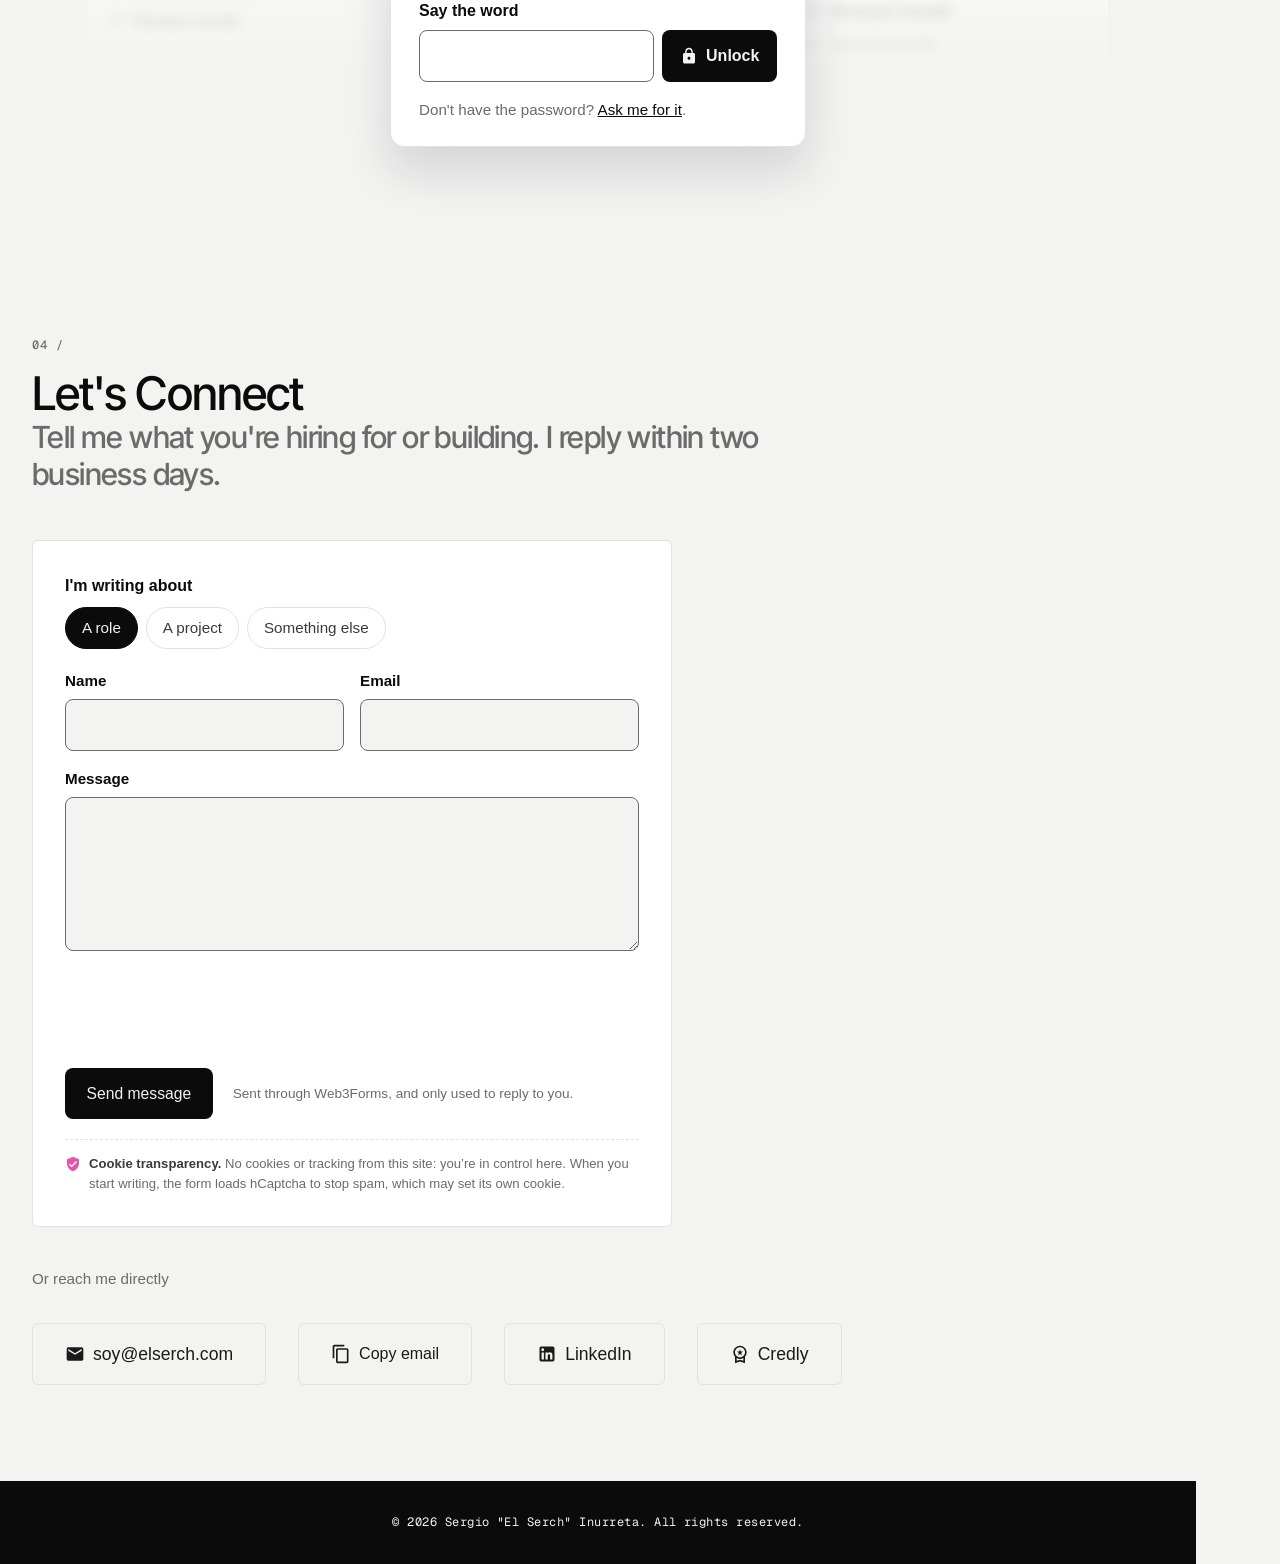
==== commit 2955b839: "Link previews (description, Open Graph, Twitter card, preview image) and a 404 page Co-Authored-By: " ====
--- a/index.html
+++ b/index.html
@@ -15,6 +15,23 @@
     </script>
     <title>Sergio "El Serch" Inurreta - Product & Cognitive Designer</title>
     <link rel="icon" type="image/svg+xml" href="assets/elserch-logo.svg">
+    <meta name="description" content="Sergio “El Serch” Inurreta, Product & Cognitive Designer. I design the products nobody can explain in one sentence: corporate banking, payments and AI assistants. Designing with AI since 2016.">
+    <link rel="canonical" href="https://www.elserch.com/">
+    <meta name="theme-color" content="#f3f3f1" media="(prefers-color-scheme: light)">
+    <meta name="theme-color" content="#0d0d0d" media="(prefers-color-scheme: dark)">
+    <!-- Link previews (LinkedIn, WhatsApp, Slack, X…) -->
+    <meta property="og:type" content="website">
+    <meta property="og:site_name" content="elserch.com">
+    <meta property="og:url" content="https://www.elserch.com/">
+    <meta property="og:title" content="Sergio “El Serch” Inurreta · Product & Cognitive Designer">
+    <meta property="og:description" content="I design the products nobody can explain in one sentence: corporate banking, payments and AI assistants. Designing with AI since 2016.">
+    <meta property="og:image" content="https://www.elserch.com/assets/og-image.png">
+    <meta property="og:image:width" content="1200">
+    <meta property="og:image:height" content="630">
+    <meta property="og:image:alt" content="Headline “I design the products nobody can explain in one sentence.” next to the El Serch logo on a magenta circle.">
+    <meta property="og:locale" content="en_US">
+    <meta property="og:locale:alternate" content="es_MX">
+    <meta name="twitter:card" content="summary_large_image">
     <style>
         /* Caveat (SIL OFL, assets/fonts/Caveat-OFL.txt), self-hosted; the
            browser only downloads it when the first-visit tour shows. */
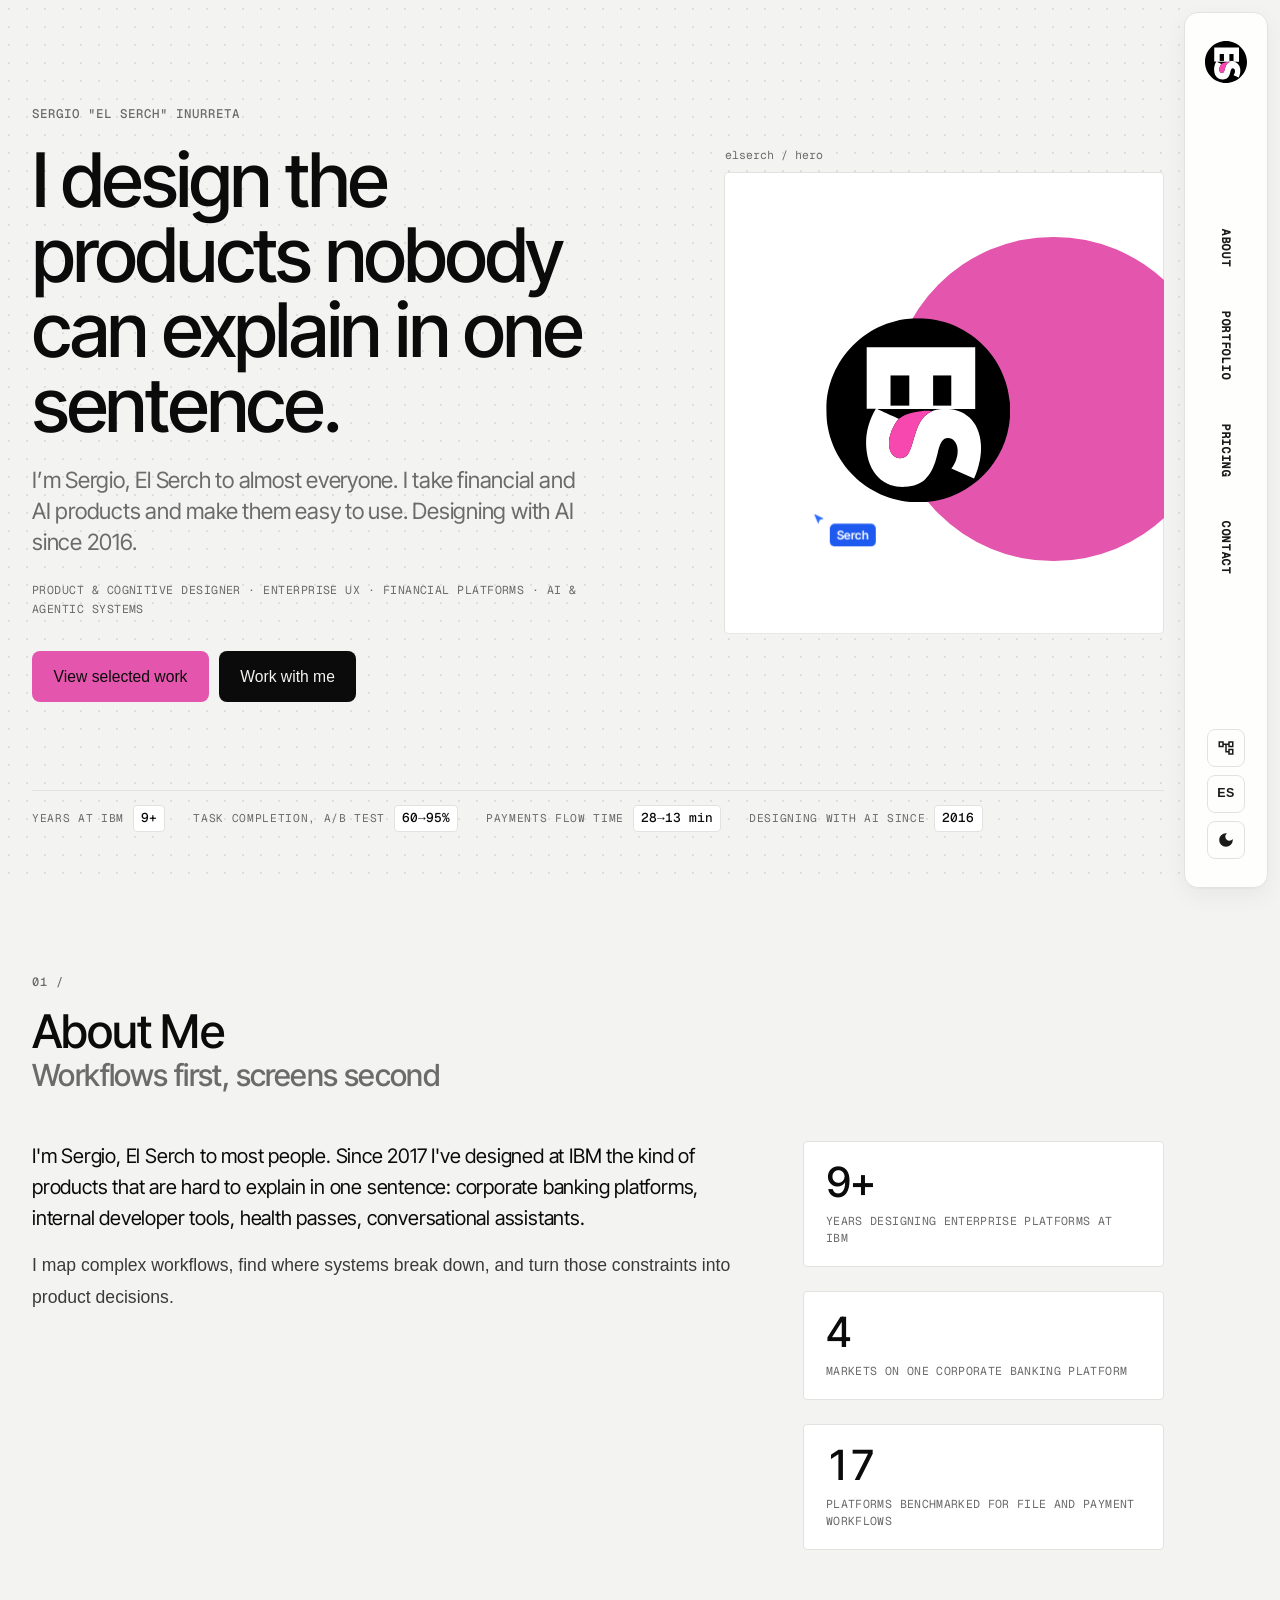
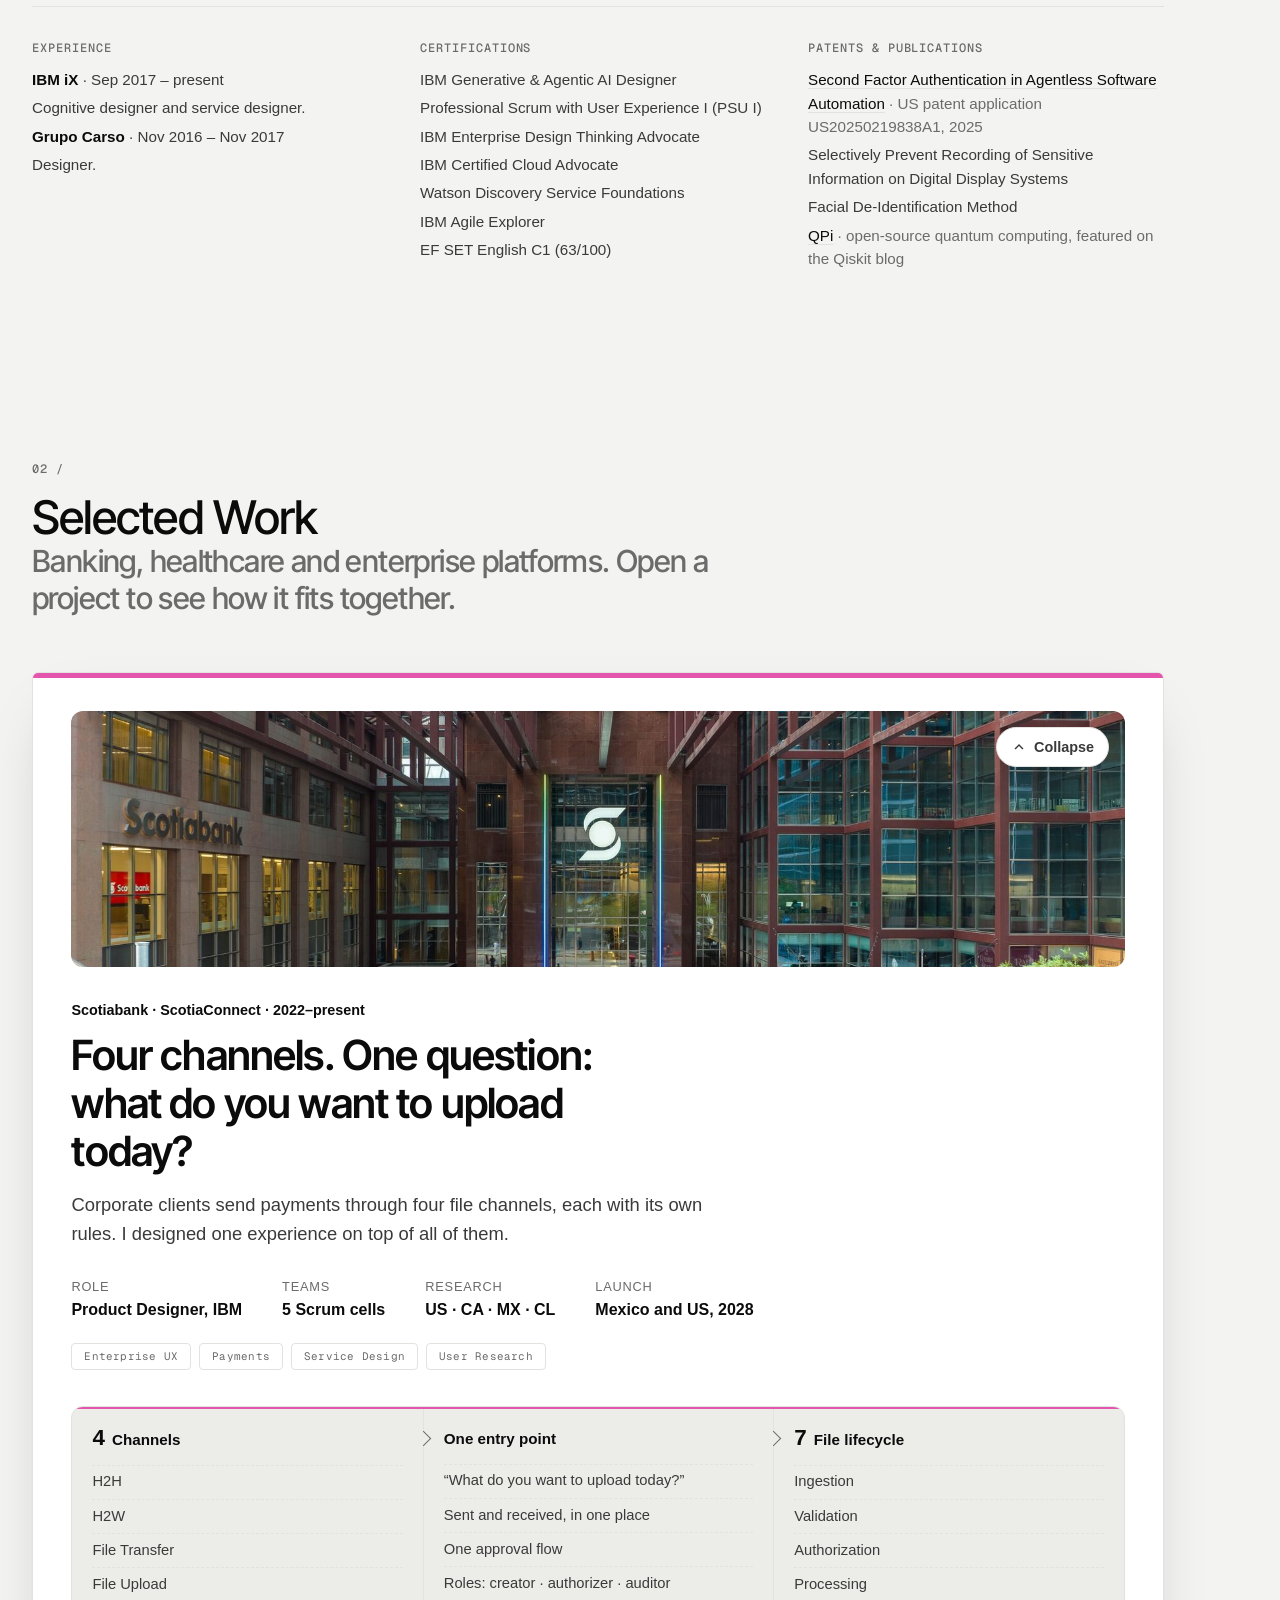
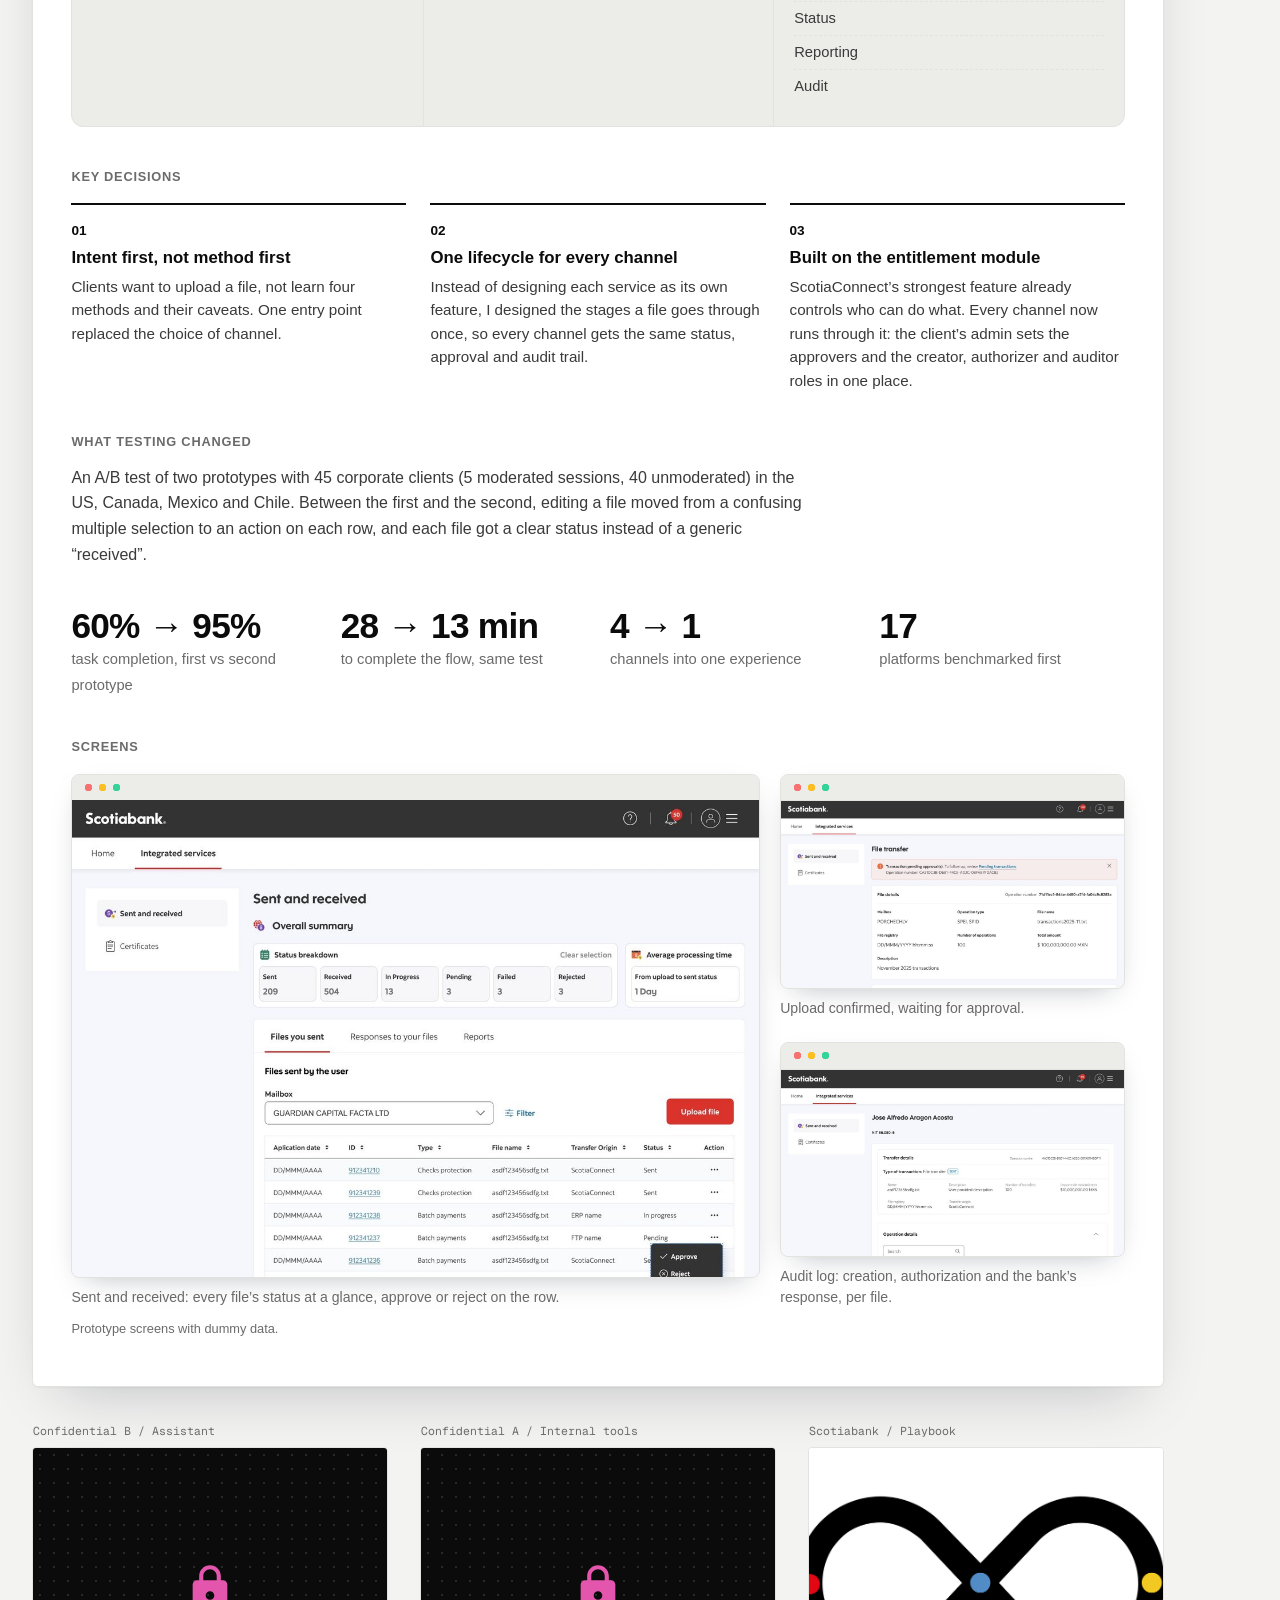
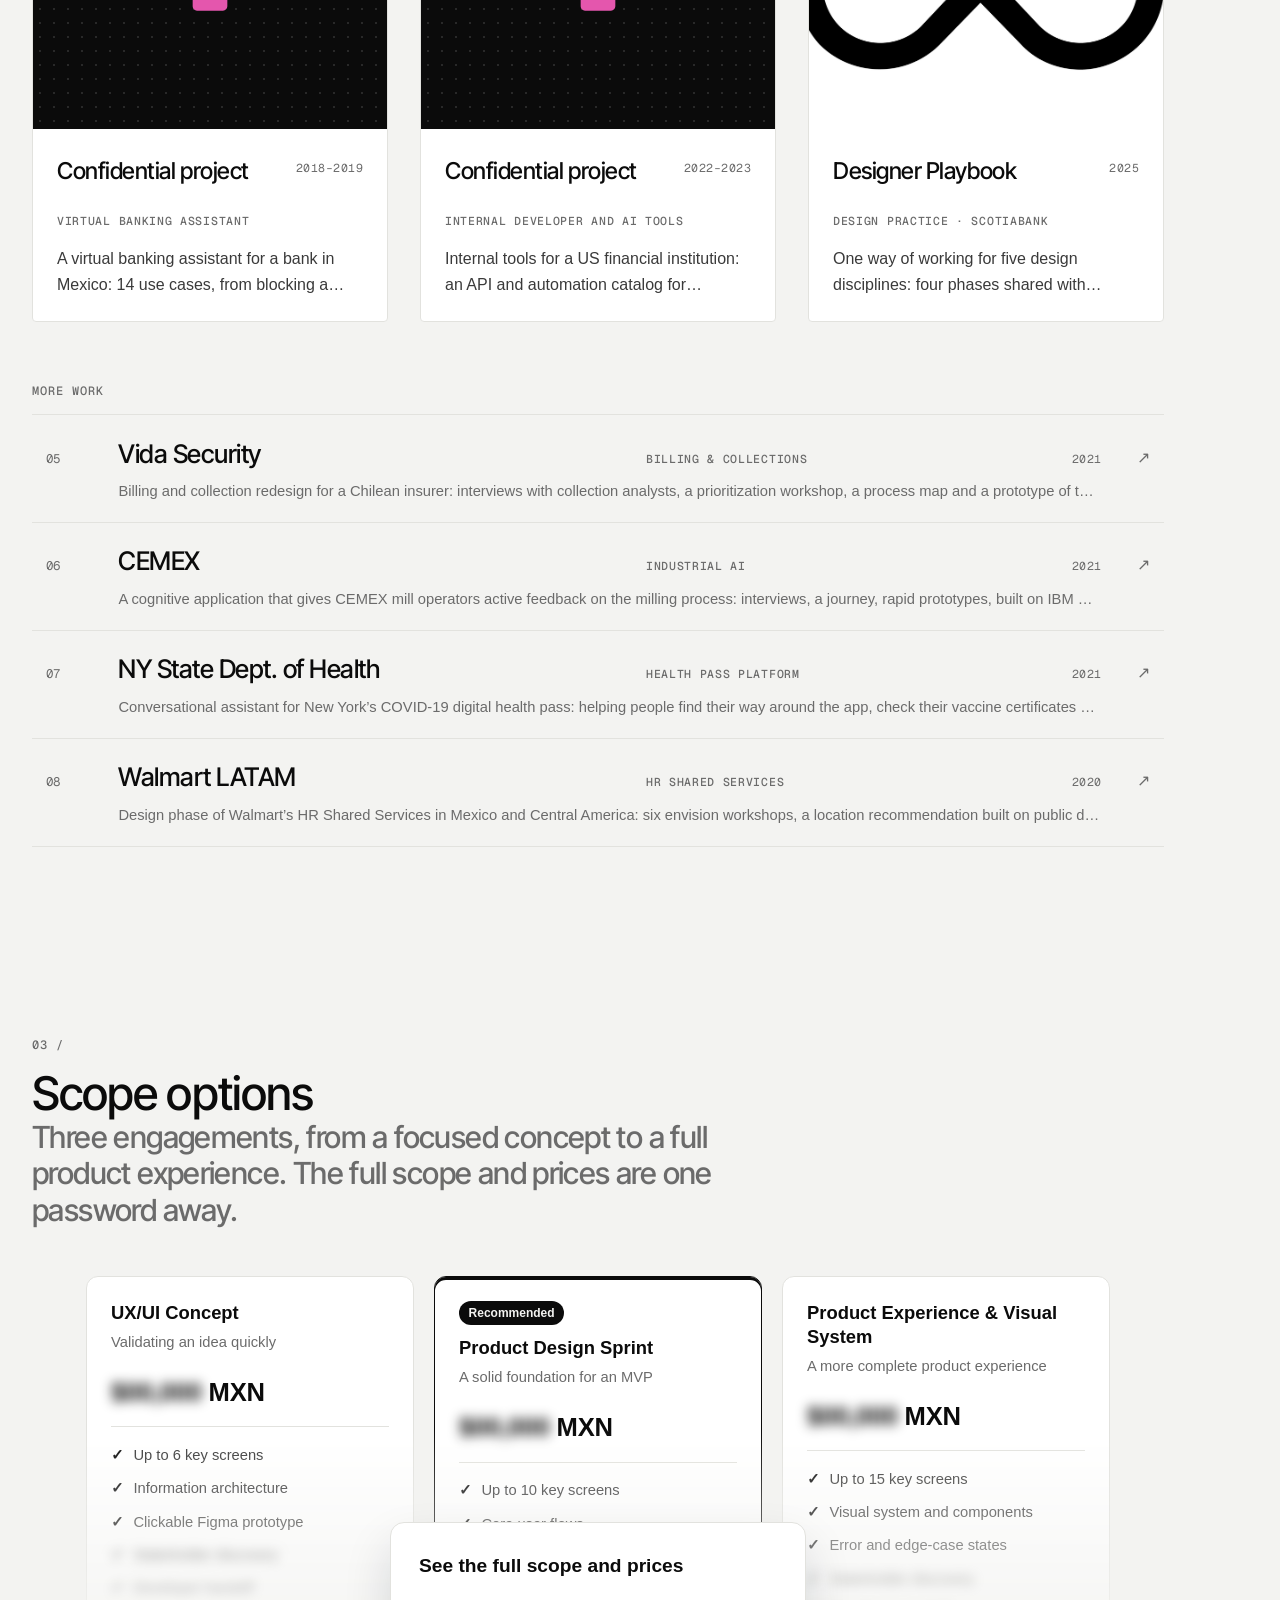
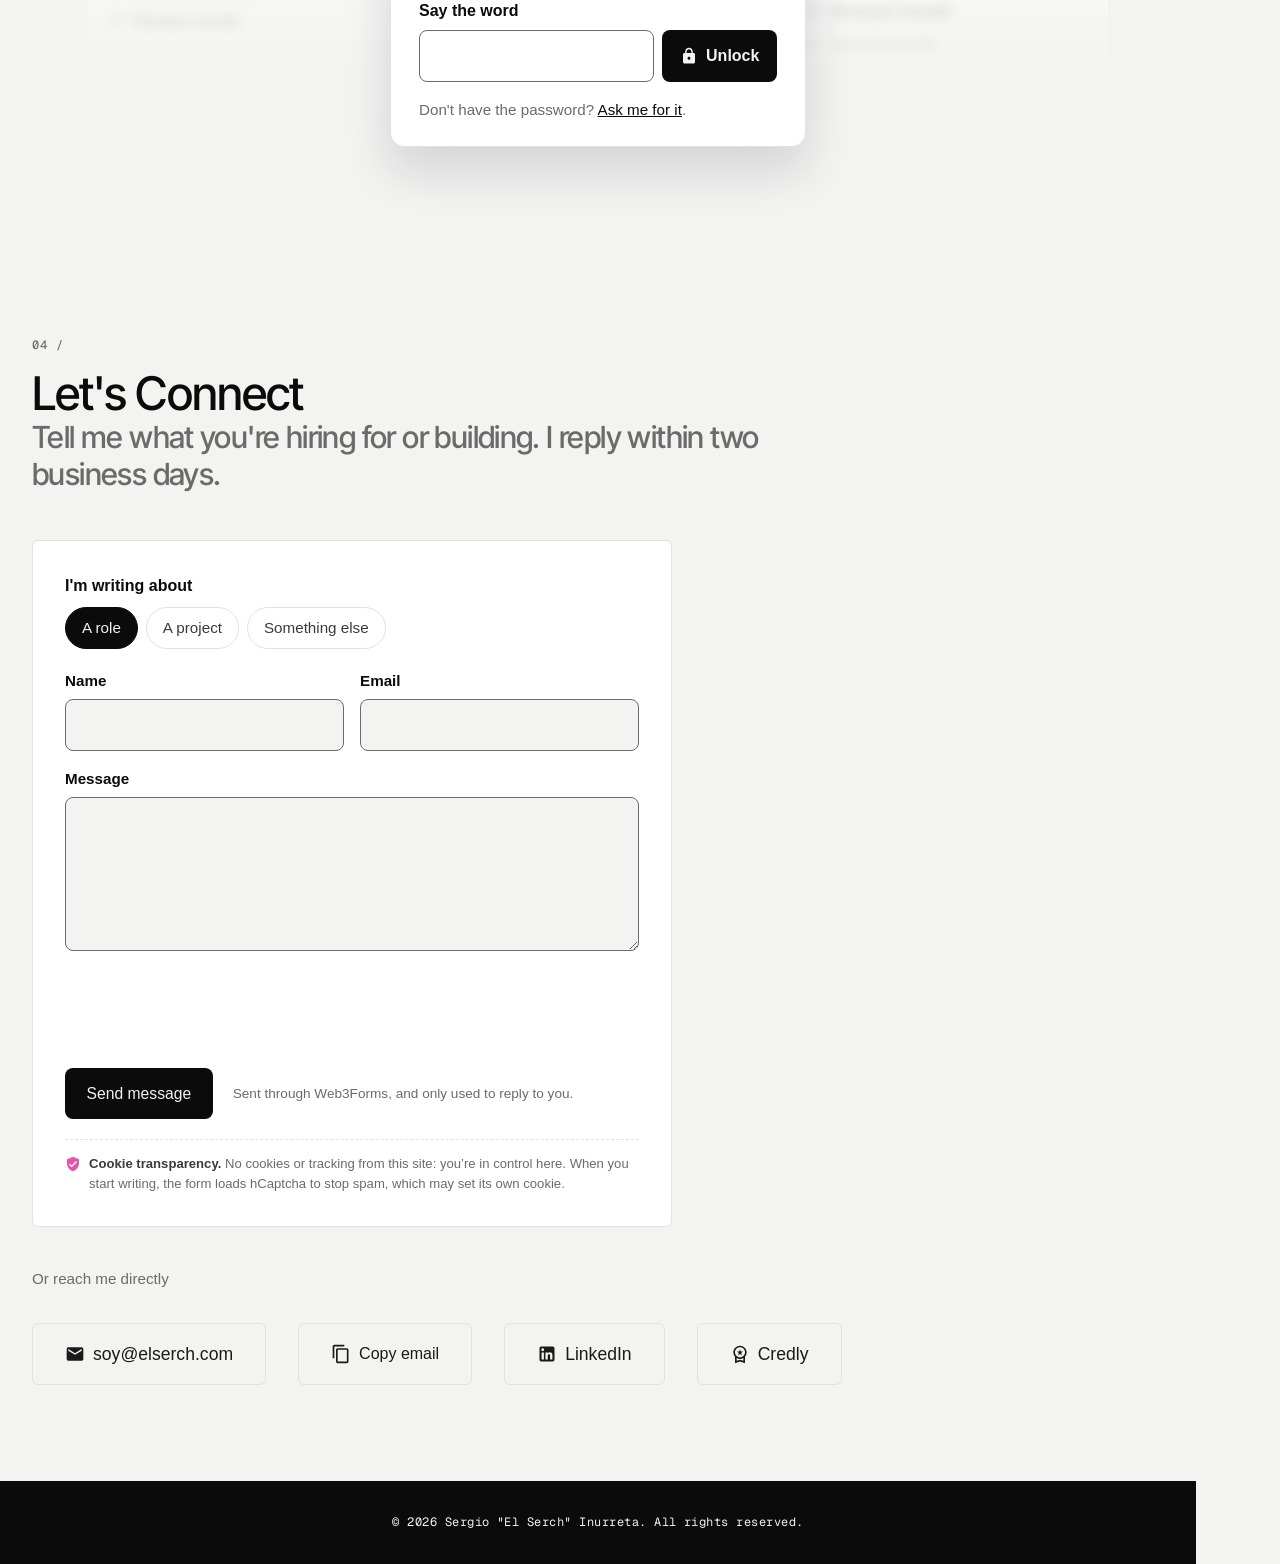
==== commit 7e331532: "Simpler link-preview image: headline, logo on the magenta circle, URL Co-Authored-By: Claude Opus 5." ====
--- a/index.html
+++ b/index.html
@@ -25,7 +25,7 @@
     <meta property="og:url" content="https://www.elserch.com/">
     <meta property="og:title" content="Sergio “El Serch” Inurreta · Product & Cognitive Designer">
     <meta property="og:description" content="I design the products nobody can explain in one sentence: corporate banking, payments and AI assistants. Designing with AI since 2016.">
-    <meta property="og:image" content="https://www.elserch.com/assets/og-image.png">
+    <meta property="og:image" content="https://www.elserch.com/assets/og-image.png?v=2">
     <meta property="og:image:width" content="1200">
     <meta property="og:image:height" content="630">
     <meta property="og:image:alt" content="Headline “I design the products nobody can explain in one sentence.” next to the El Serch logo on a magenta circle.">
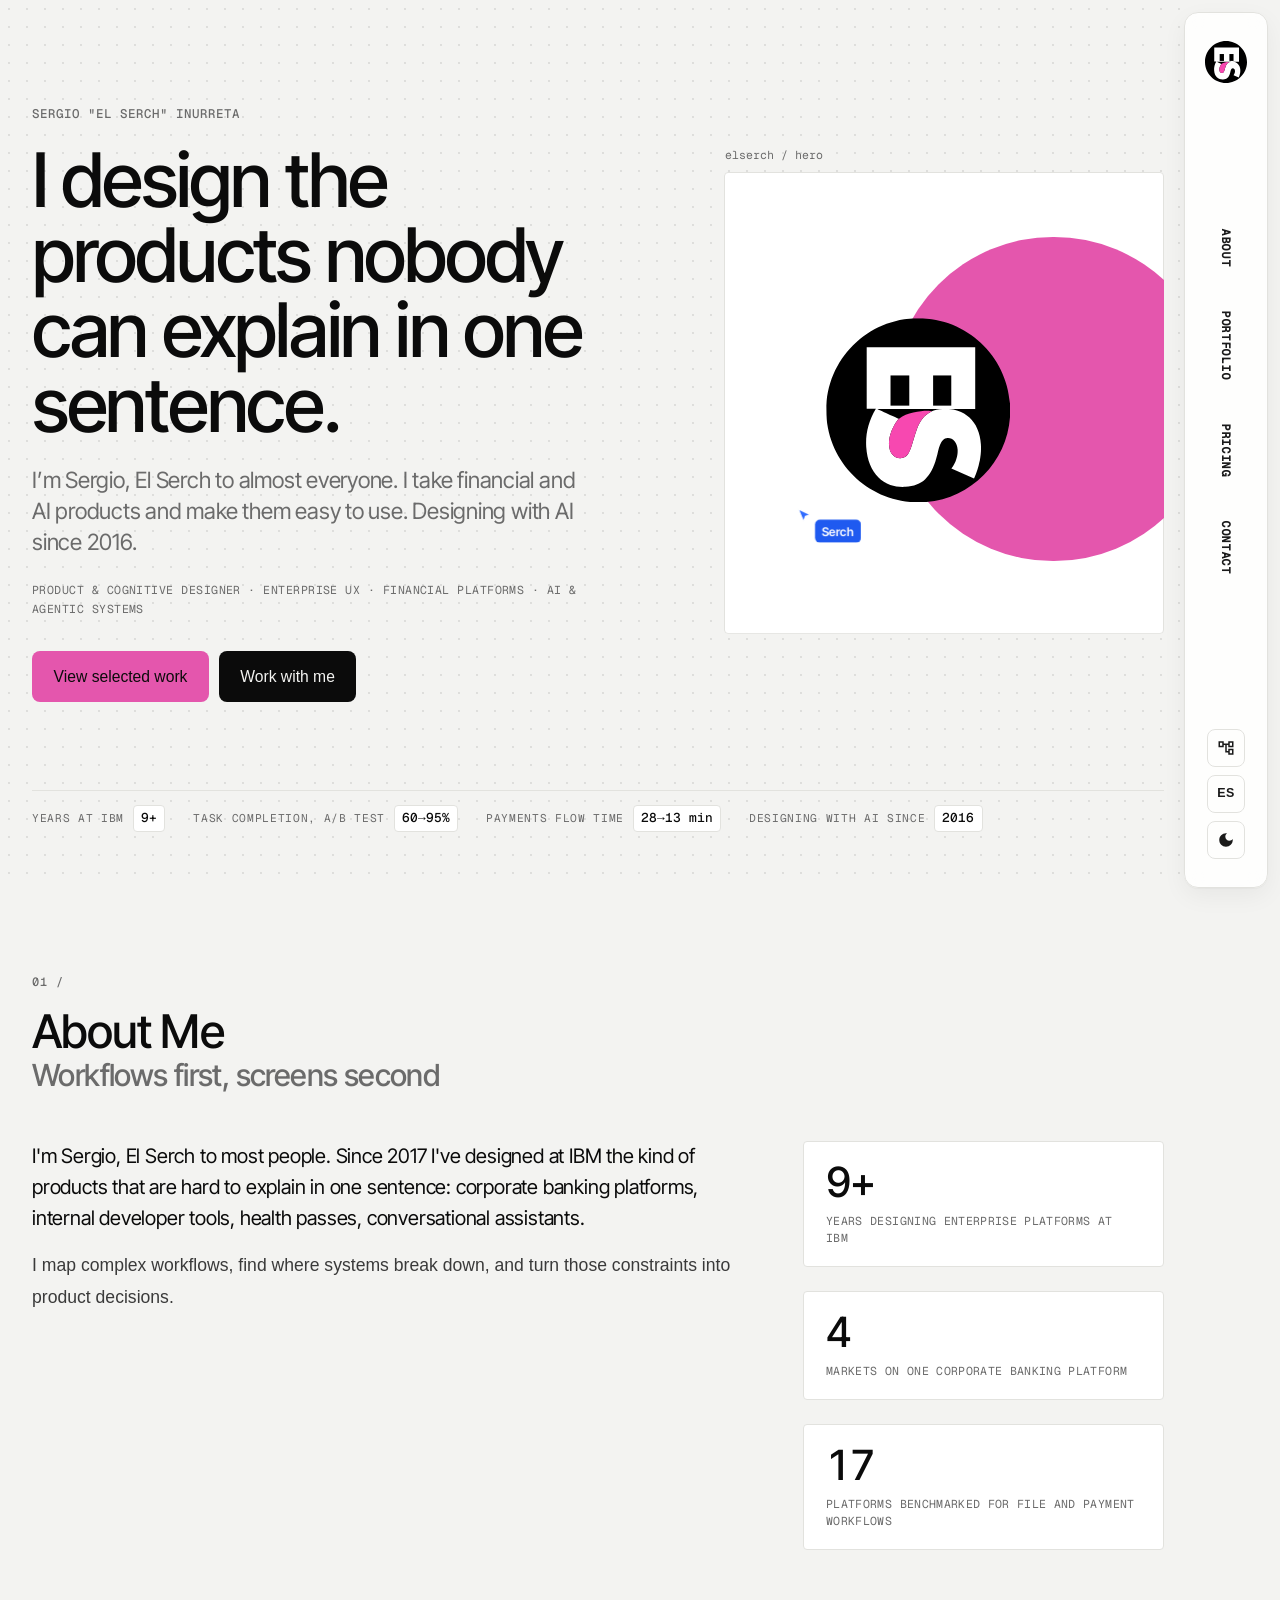
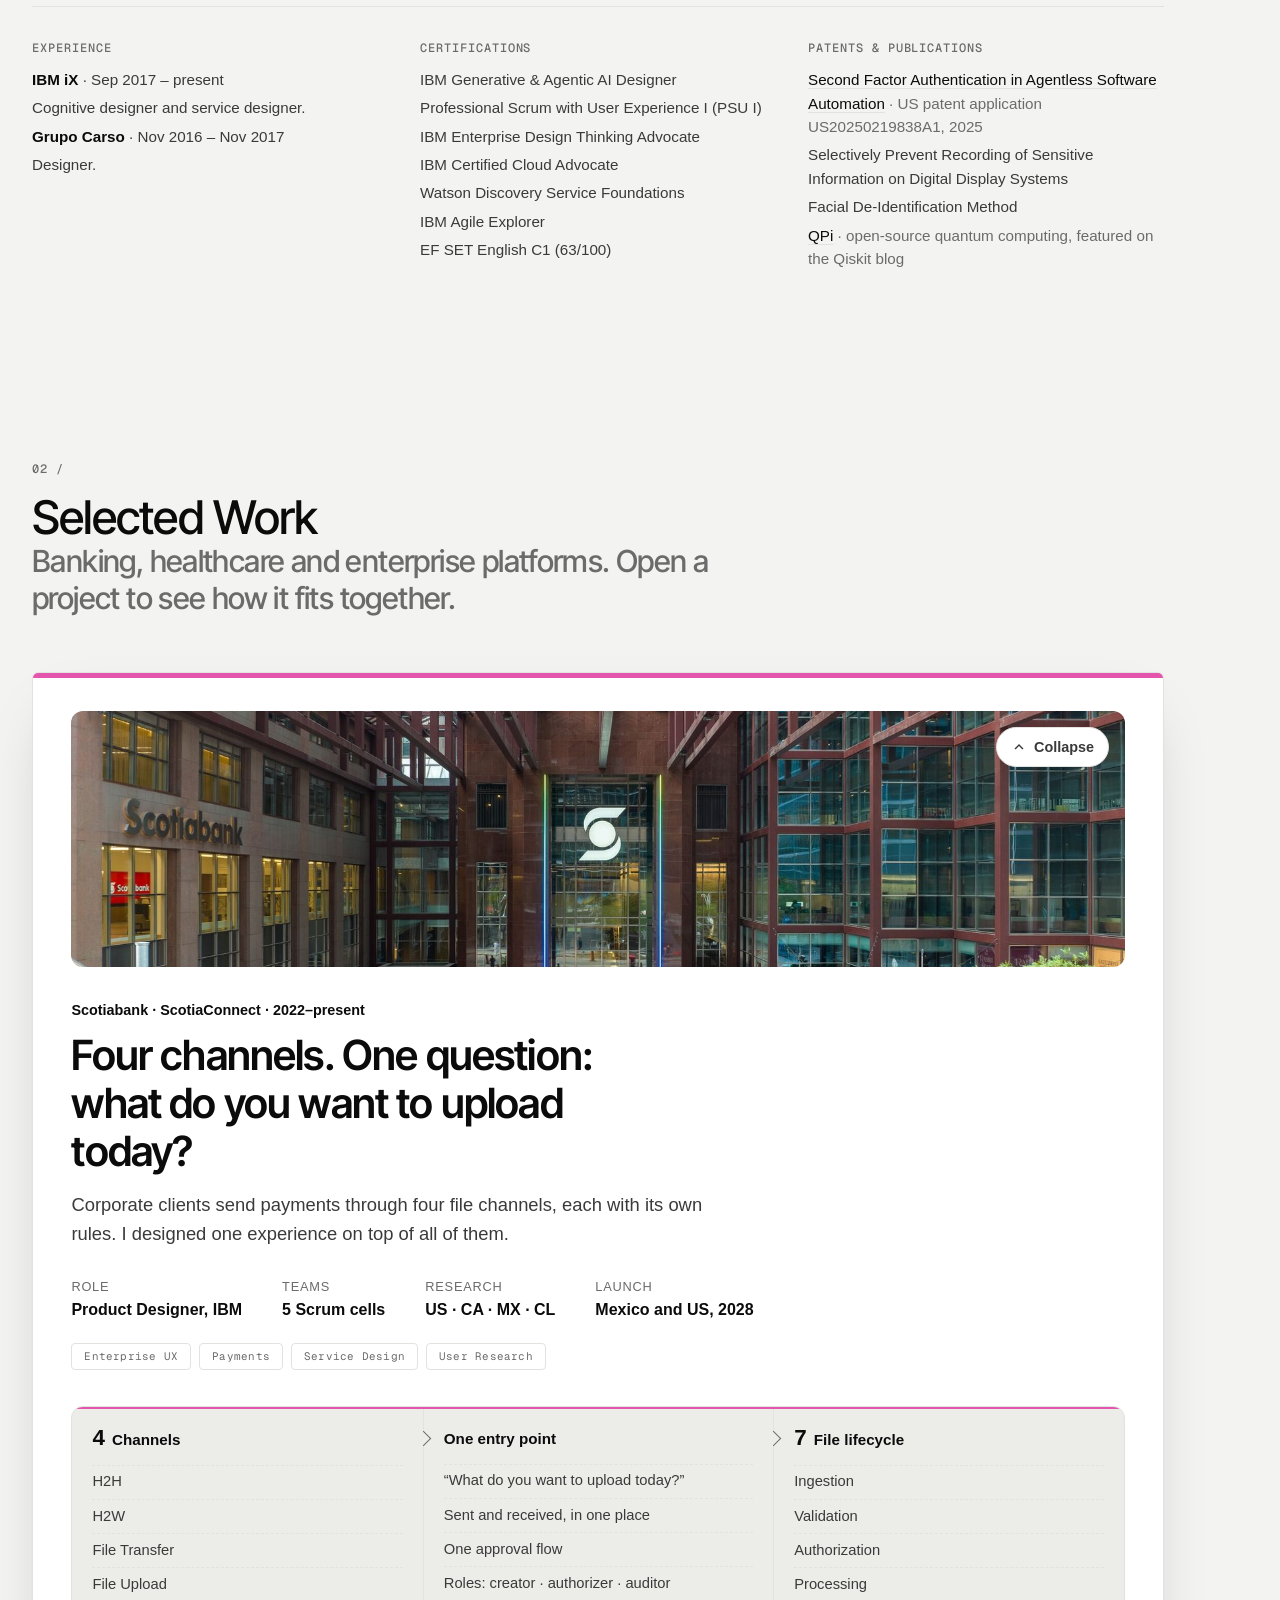
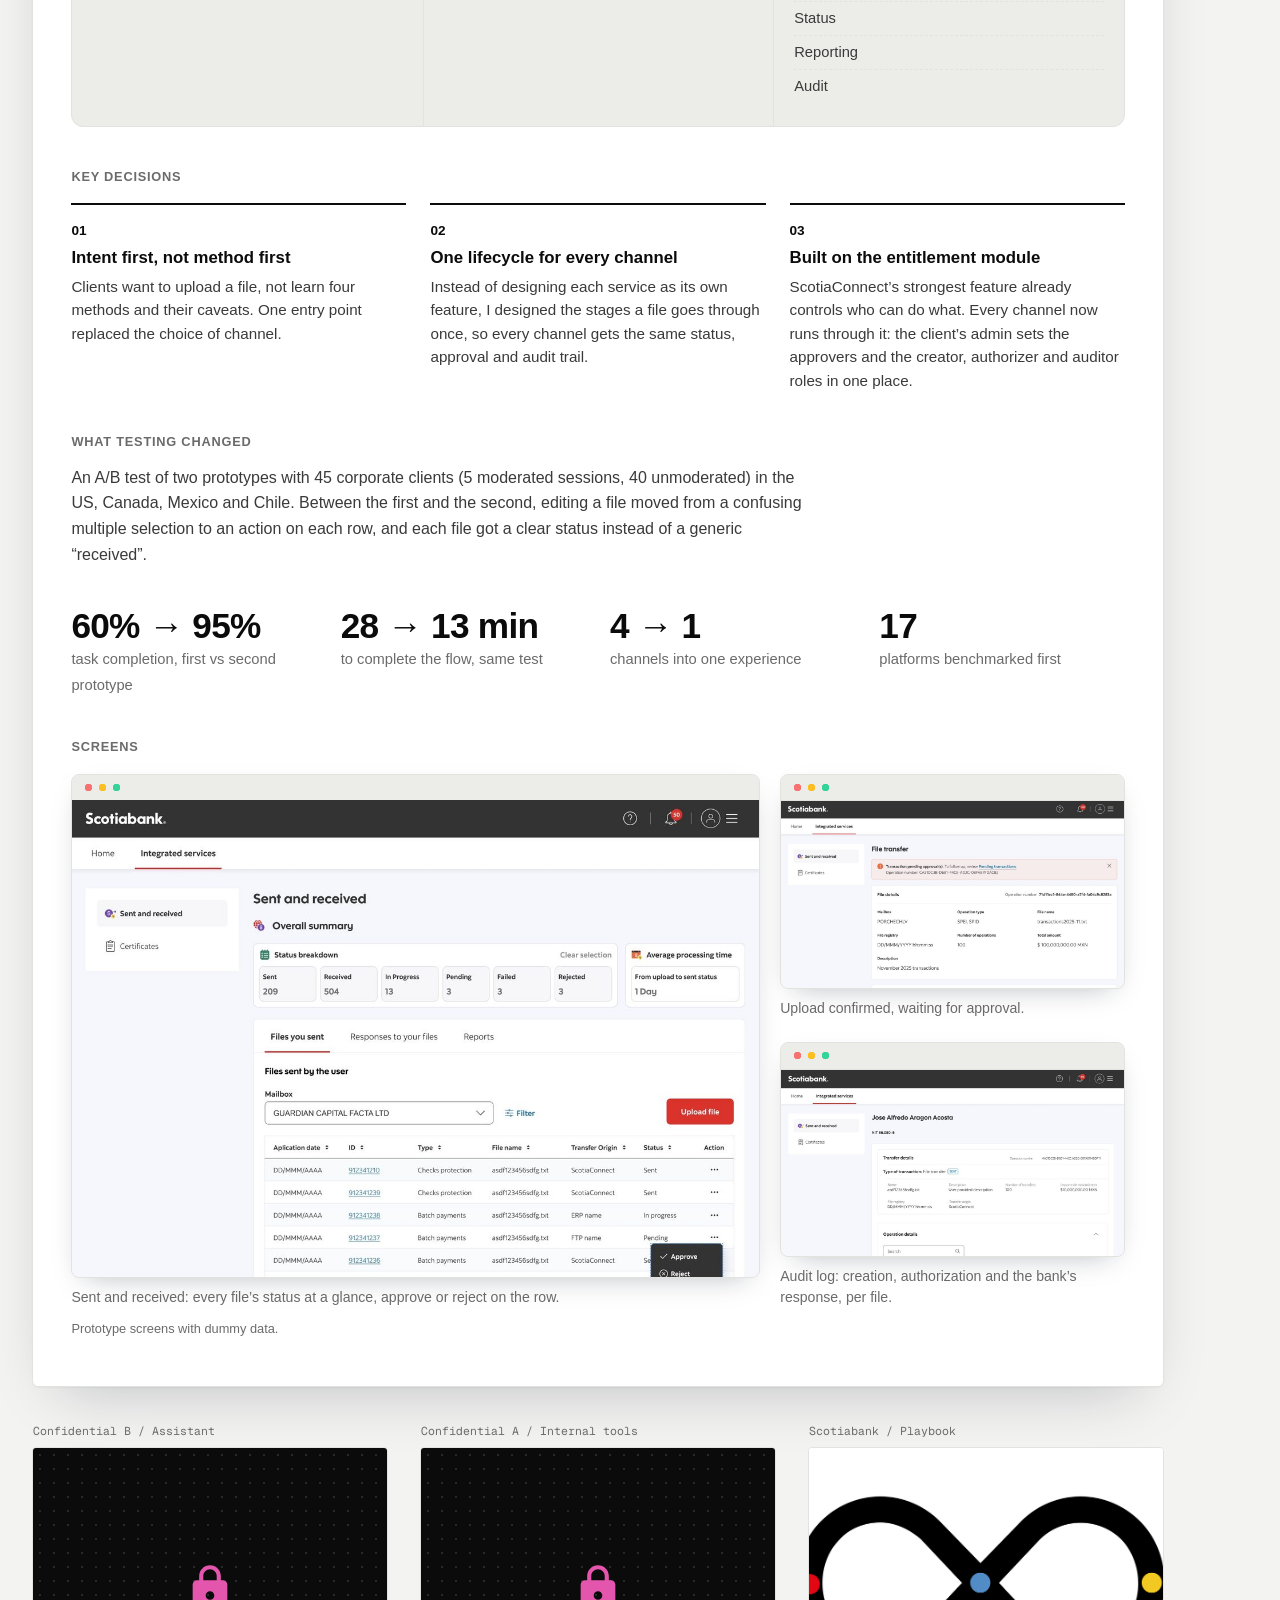
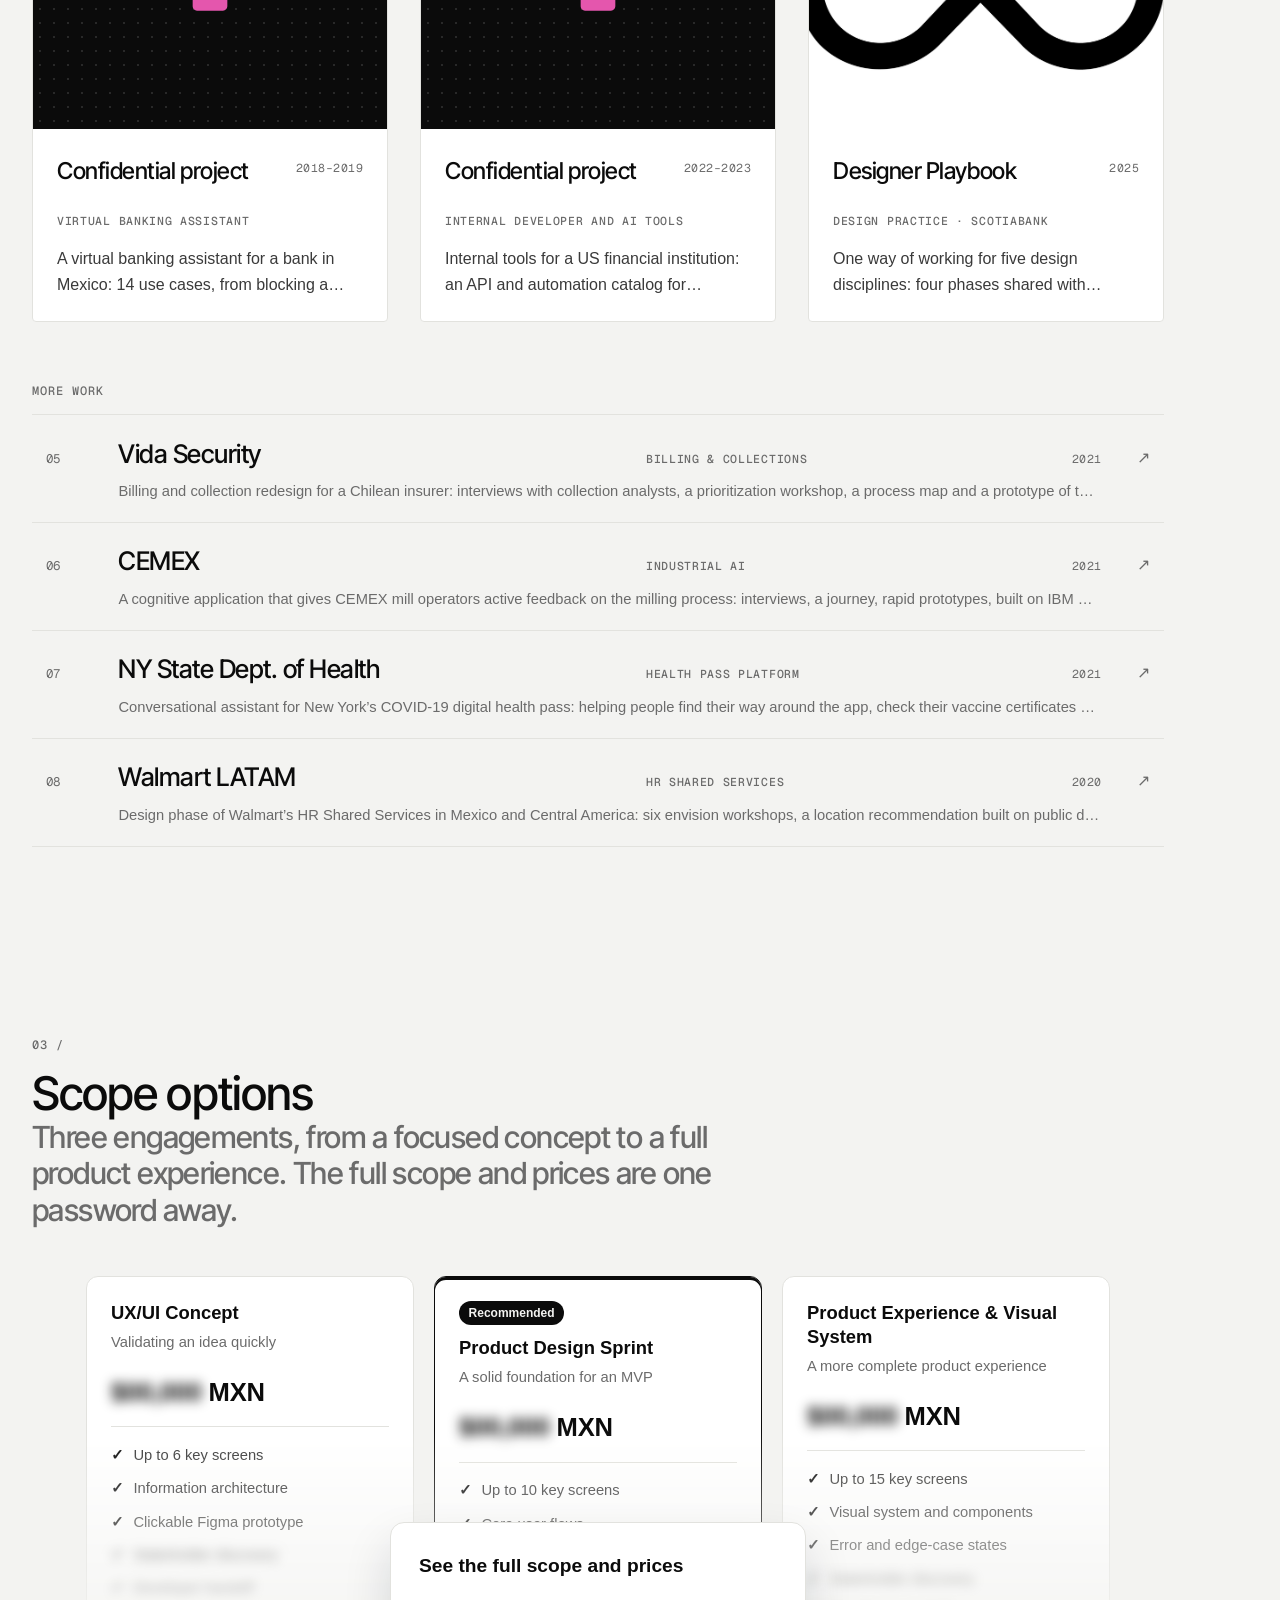
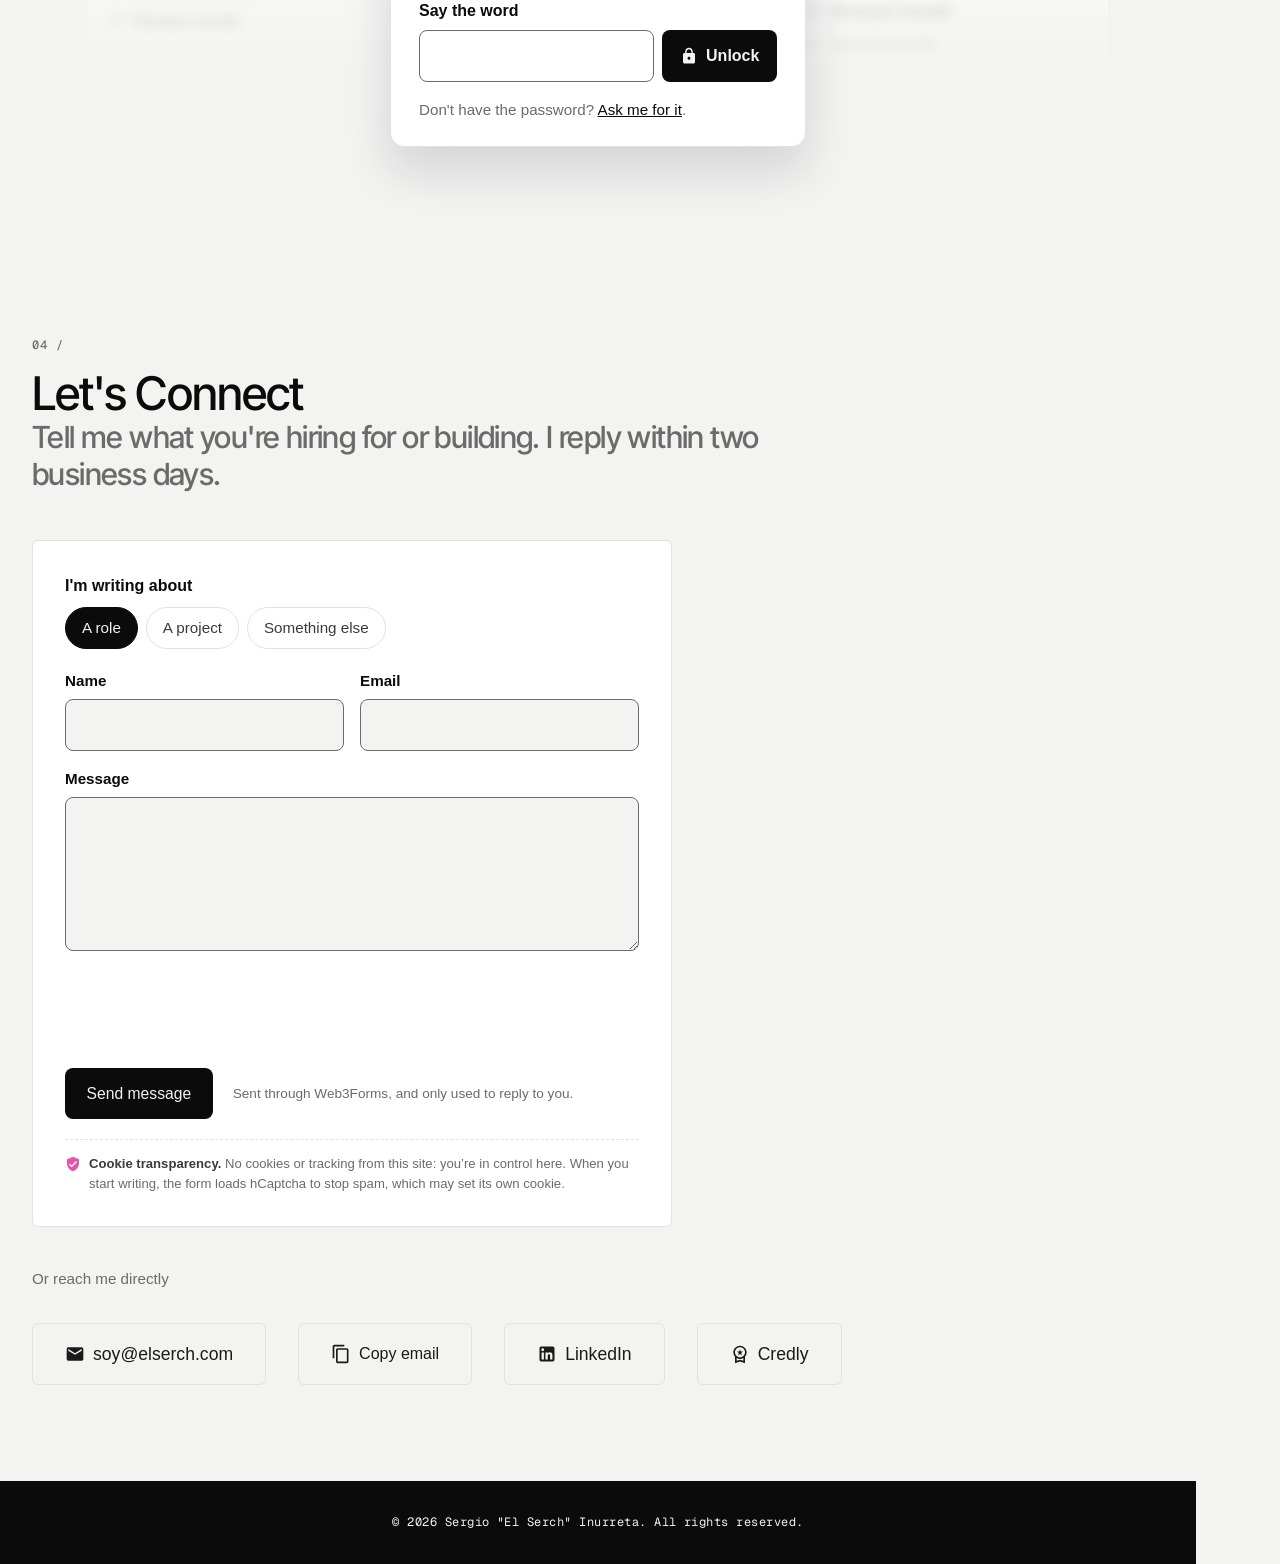
==== commit dd07c672: "Link preview: logo-led, 'El Serch / Designer' Co-Authored-By: Claude Opus 5.5 <noreply@anthropic.com" ====
--- a/index.html
+++ b/index.html
@@ -25,10 +25,10 @@
     <meta property="og:url" content="https://www.elserch.com/">
     <meta property="og:title" content="Sergio “El Serch” Inurreta · Product & Cognitive Designer">
     <meta property="og:description" content="I design the products nobody can explain in one sentence: corporate banking, payments and AI assistants. Designing with AI since 2016.">
-    <meta property="og:image" content="https://www.elserch.com/assets/og-image.png?v=2">
+    <meta property="og:image" content="https://www.elserch.com/assets/og-image.png?v=3">
     <meta property="og:image:width" content="1200">
     <meta property="og:image:height" content="630">
-    <meta property="og:image:alt" content="Headline “I design the products nobody can explain in one sentence.” next to the El Serch logo on a magenta circle.">
+    <meta property="og:image:alt" content="The El Serch logo on a magenta circle, next to the words “El Serch, Designer”.">
     <meta property="og:locale" content="en_US">
     <meta property="og:locale:alternate" content="es_MX">
     <meta name="twitter:card" content="summary_large_image">
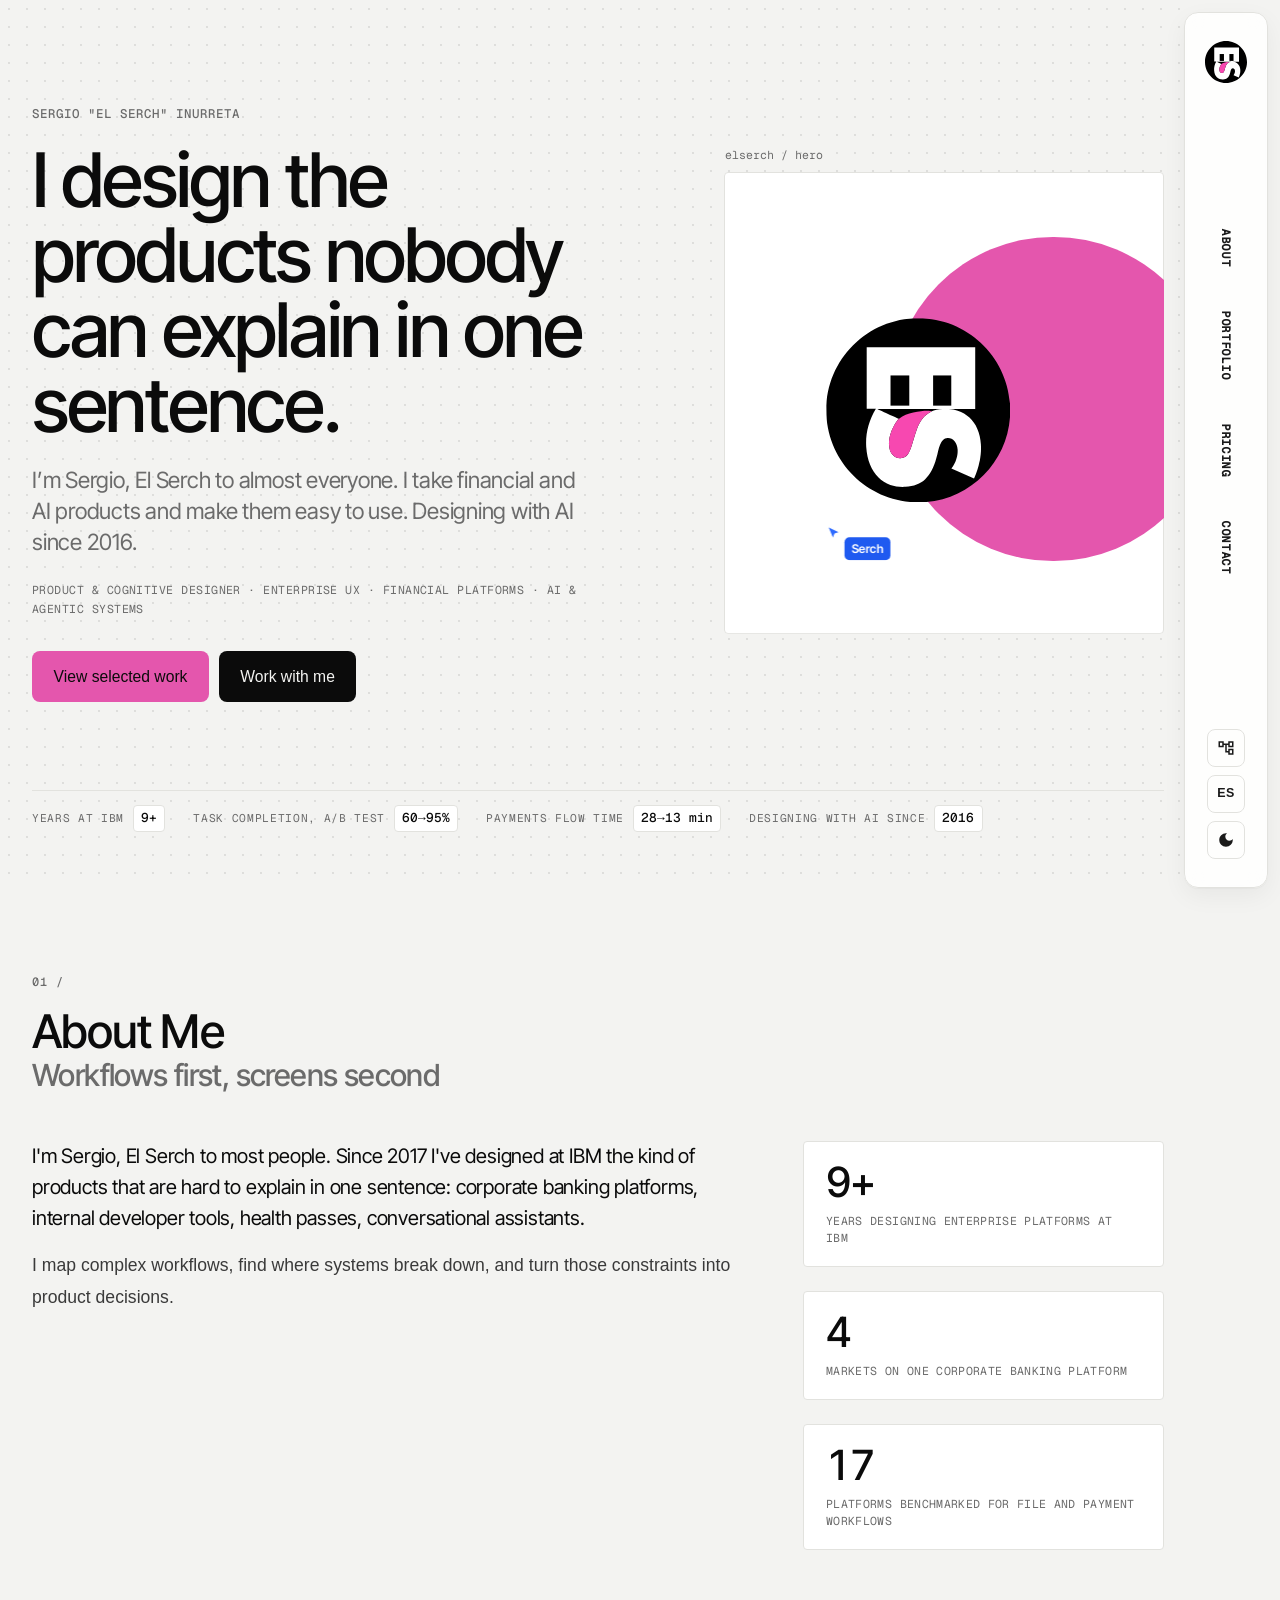
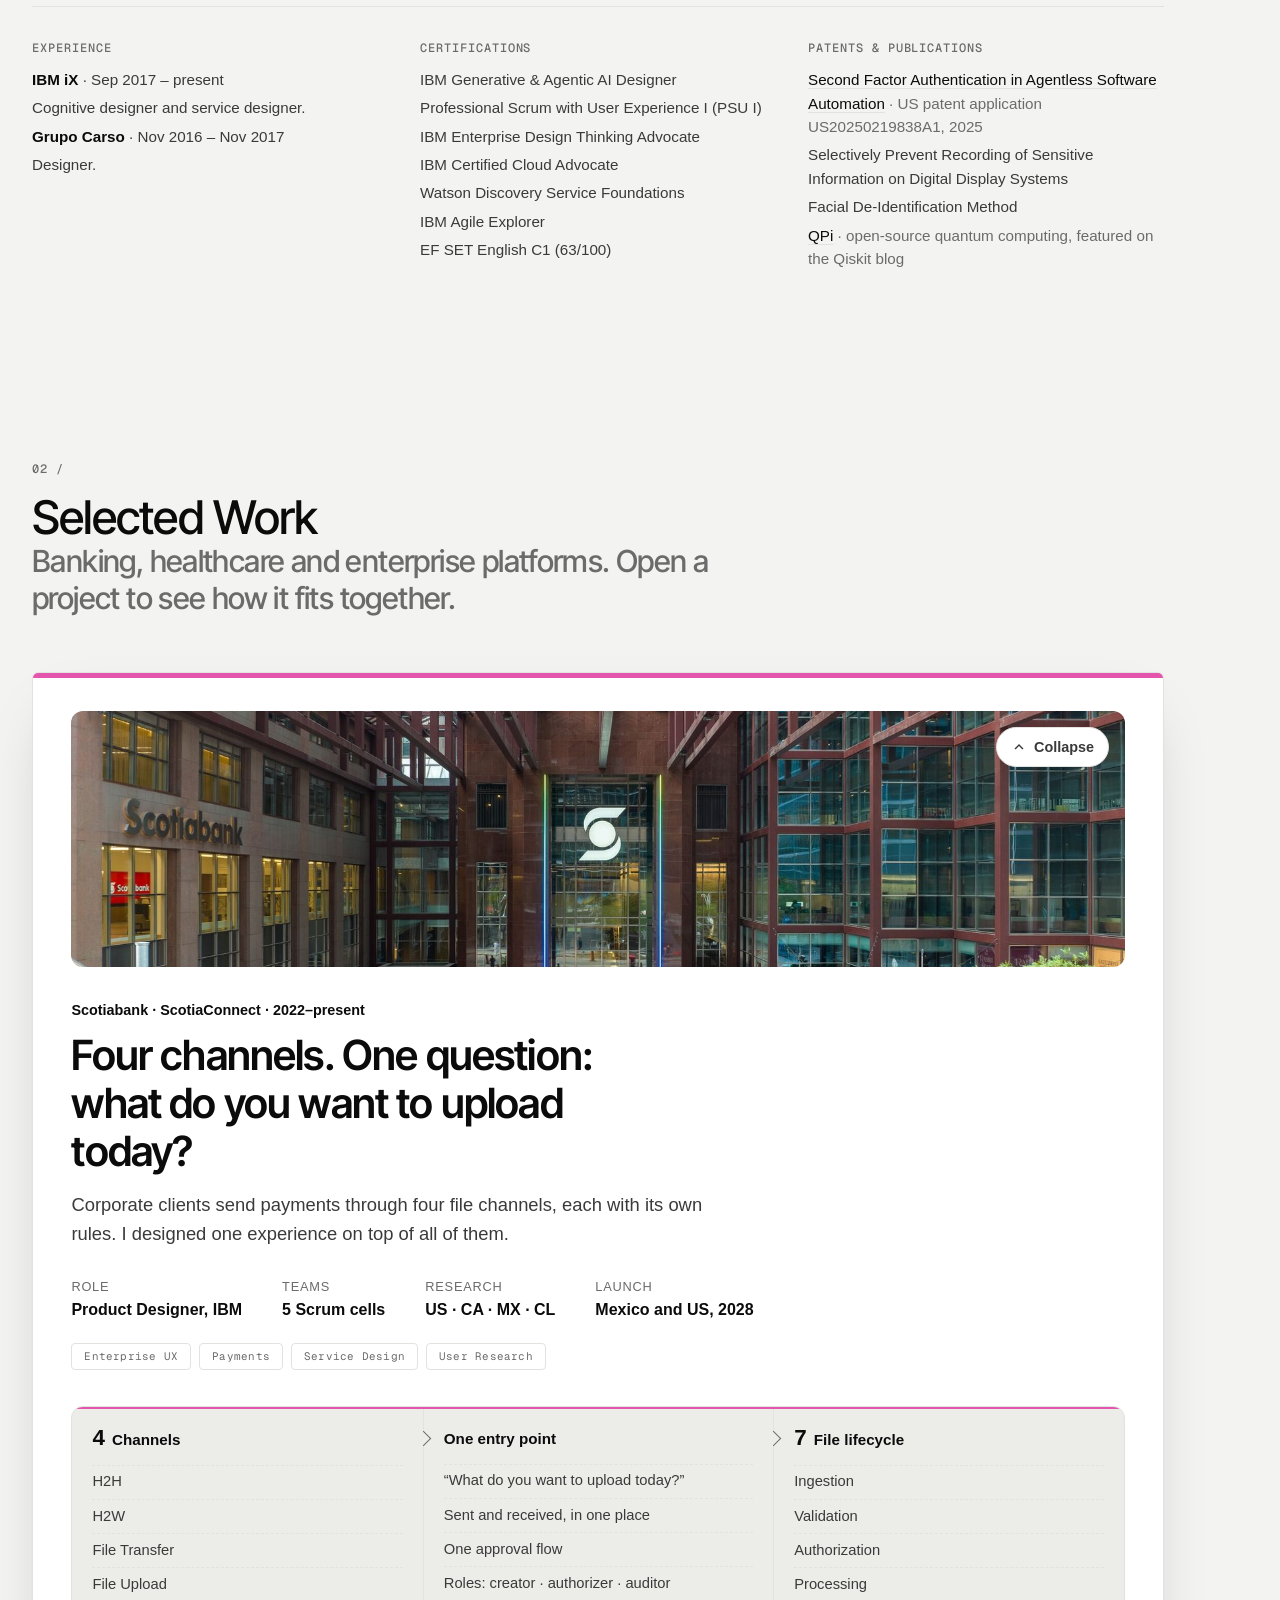
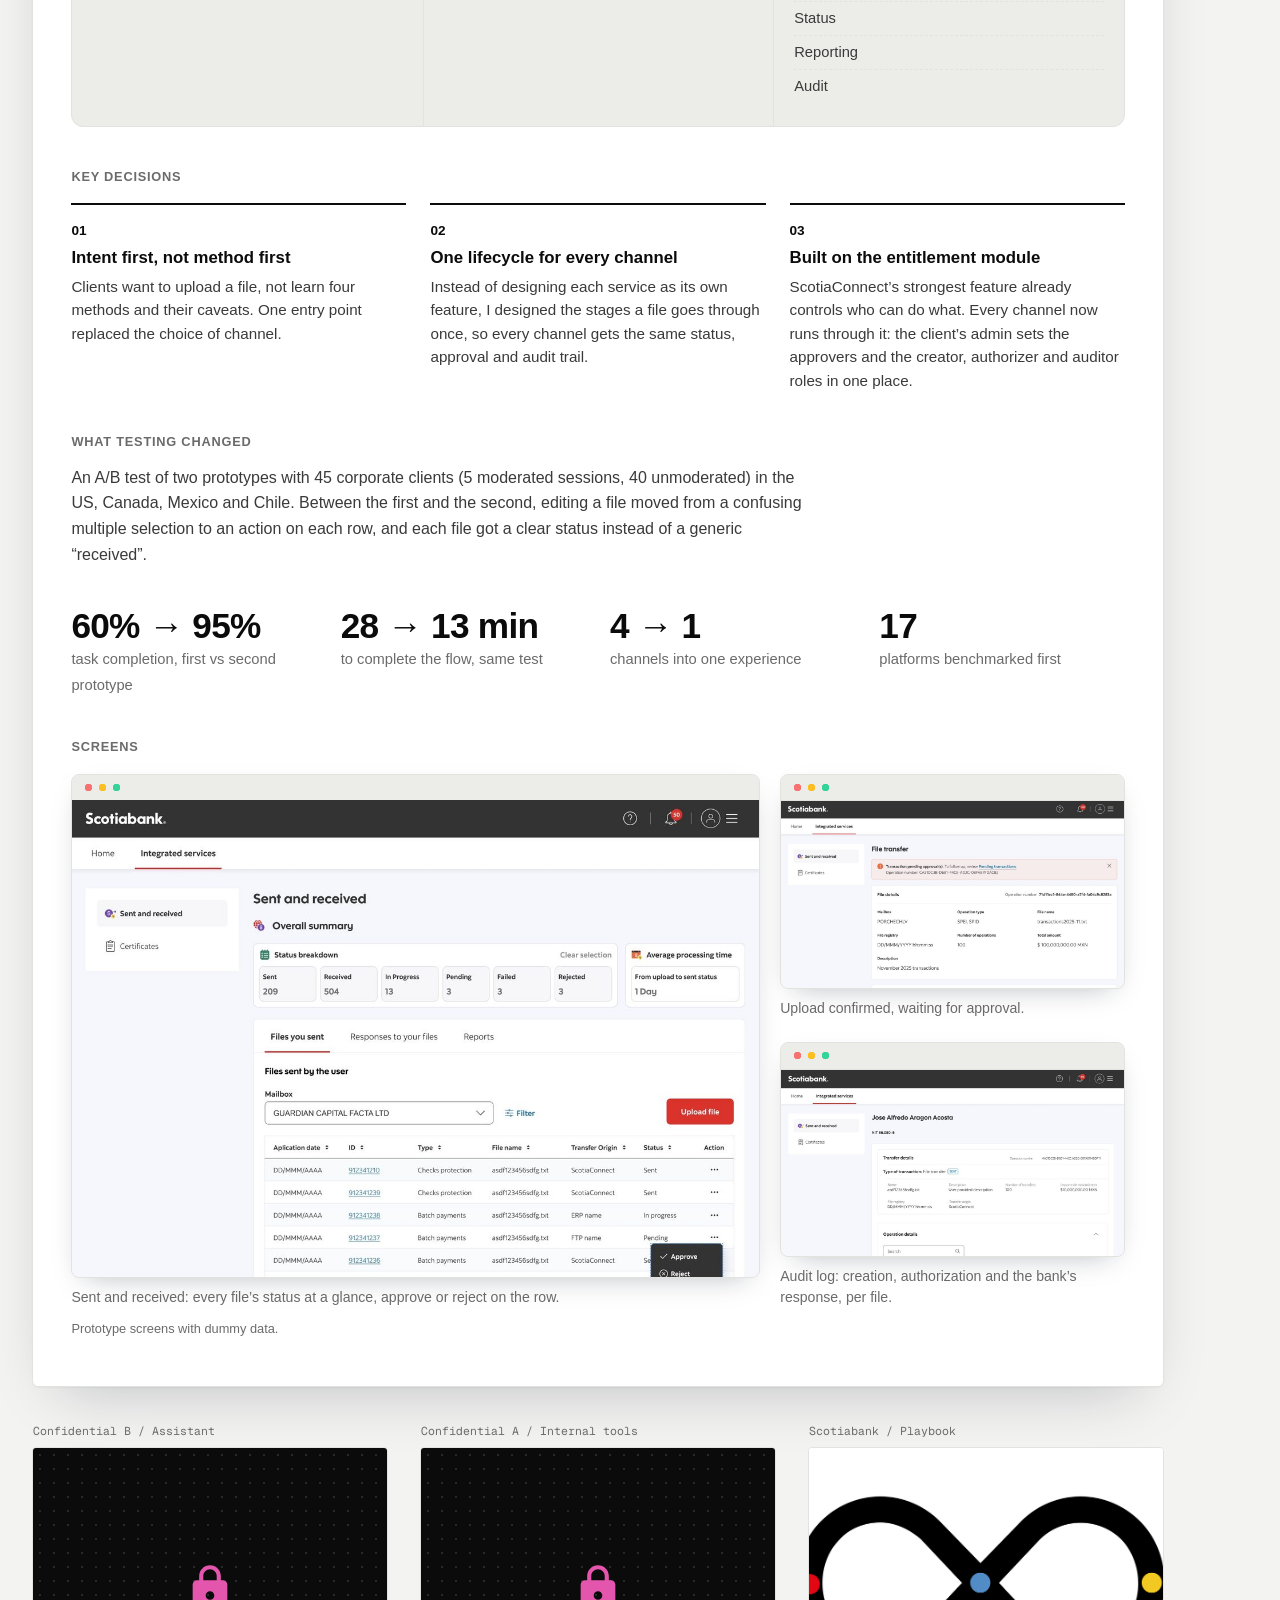
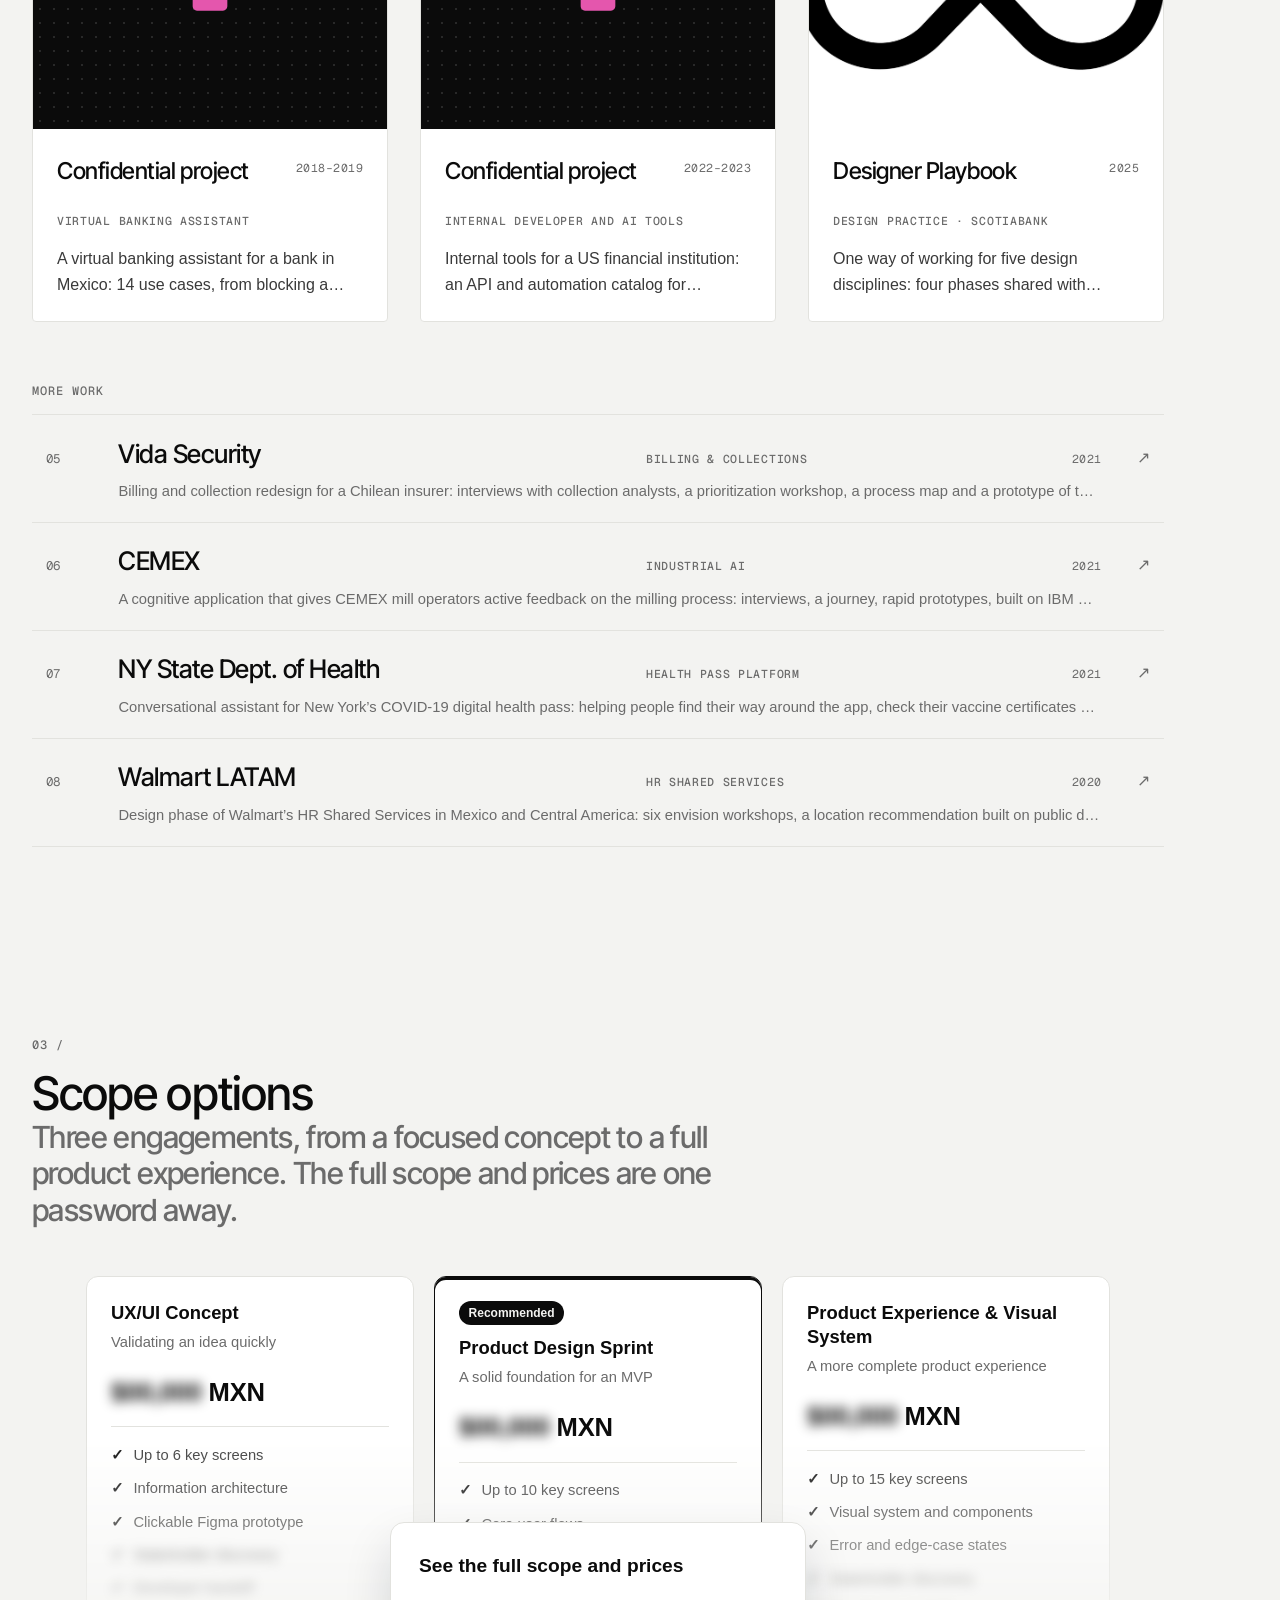
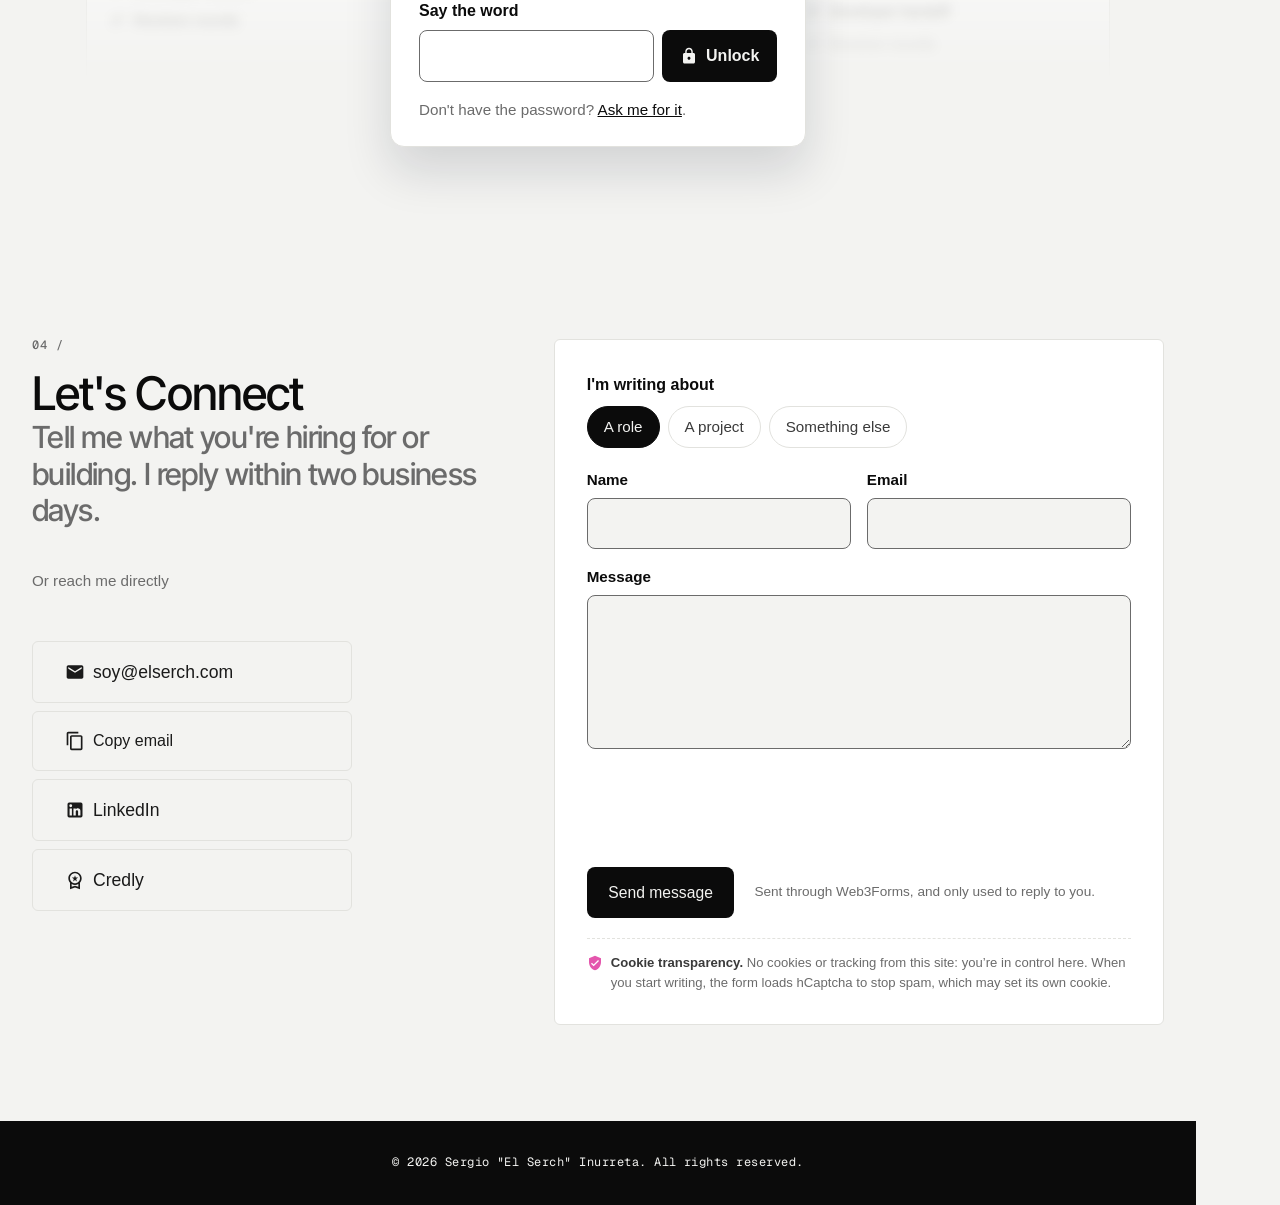
==== commit 39150f84: "Contact: two columns on wide screens (heading + direct links left, form right) Co-Authored-By: Claud" ====
--- a/index.html
+++ b/index.html
@@ -4472,6 +4472,38 @@
             .project-card--row .project-header::after { grid-row: 1; }
             .project-card--row .project-header::after { display: none; }
             .project-card--row .project-description { display: none; }
+        }
+
+        /* ---------- contact: heading + direct links on the left, form on the right ---------- */
+        @media (min-width: 1000px) {
+            .contact > .container {
+                display: grid;
+                grid-template-columns: minmax(0, 0.9fr) minmax(0, 1.2fr);
+                grid-template-rows: auto auto auto 1fr;
+                column-gap: clamp(2.5rem, 5vw, 5rem);
+                align-items: start;
+            }
+            .contact .section-title { grid-column: 1; grid-row: 1; }
+            .contact .section-subtitle { grid-column: 1; grid-row: 2; margin-bottom: 2.5rem; }
+            .contact .contact-or { grid-column: 1; grid-row: 3; margin-top: 0; }
+            .contact .contact-links {
+                grid-column: 1;
+                grid-row: 4;
+                display: flex;
+                flex-direction: column;
+                align-items: stretch;
+                gap: 0.5rem;
+                max-width: 20rem;
+            }
+            .contact .contact-links > * { justify-content: flex-start; }
+            .contact .contact-form,
+            .contact .cf-done {
+                grid-column: 2;
+                grid-row: 1 / span 4;
+                max-width: none;
+                width: 100%;
+                margin: 0;
+            }
         }
 
         /* ---------- small screens ---------- */
